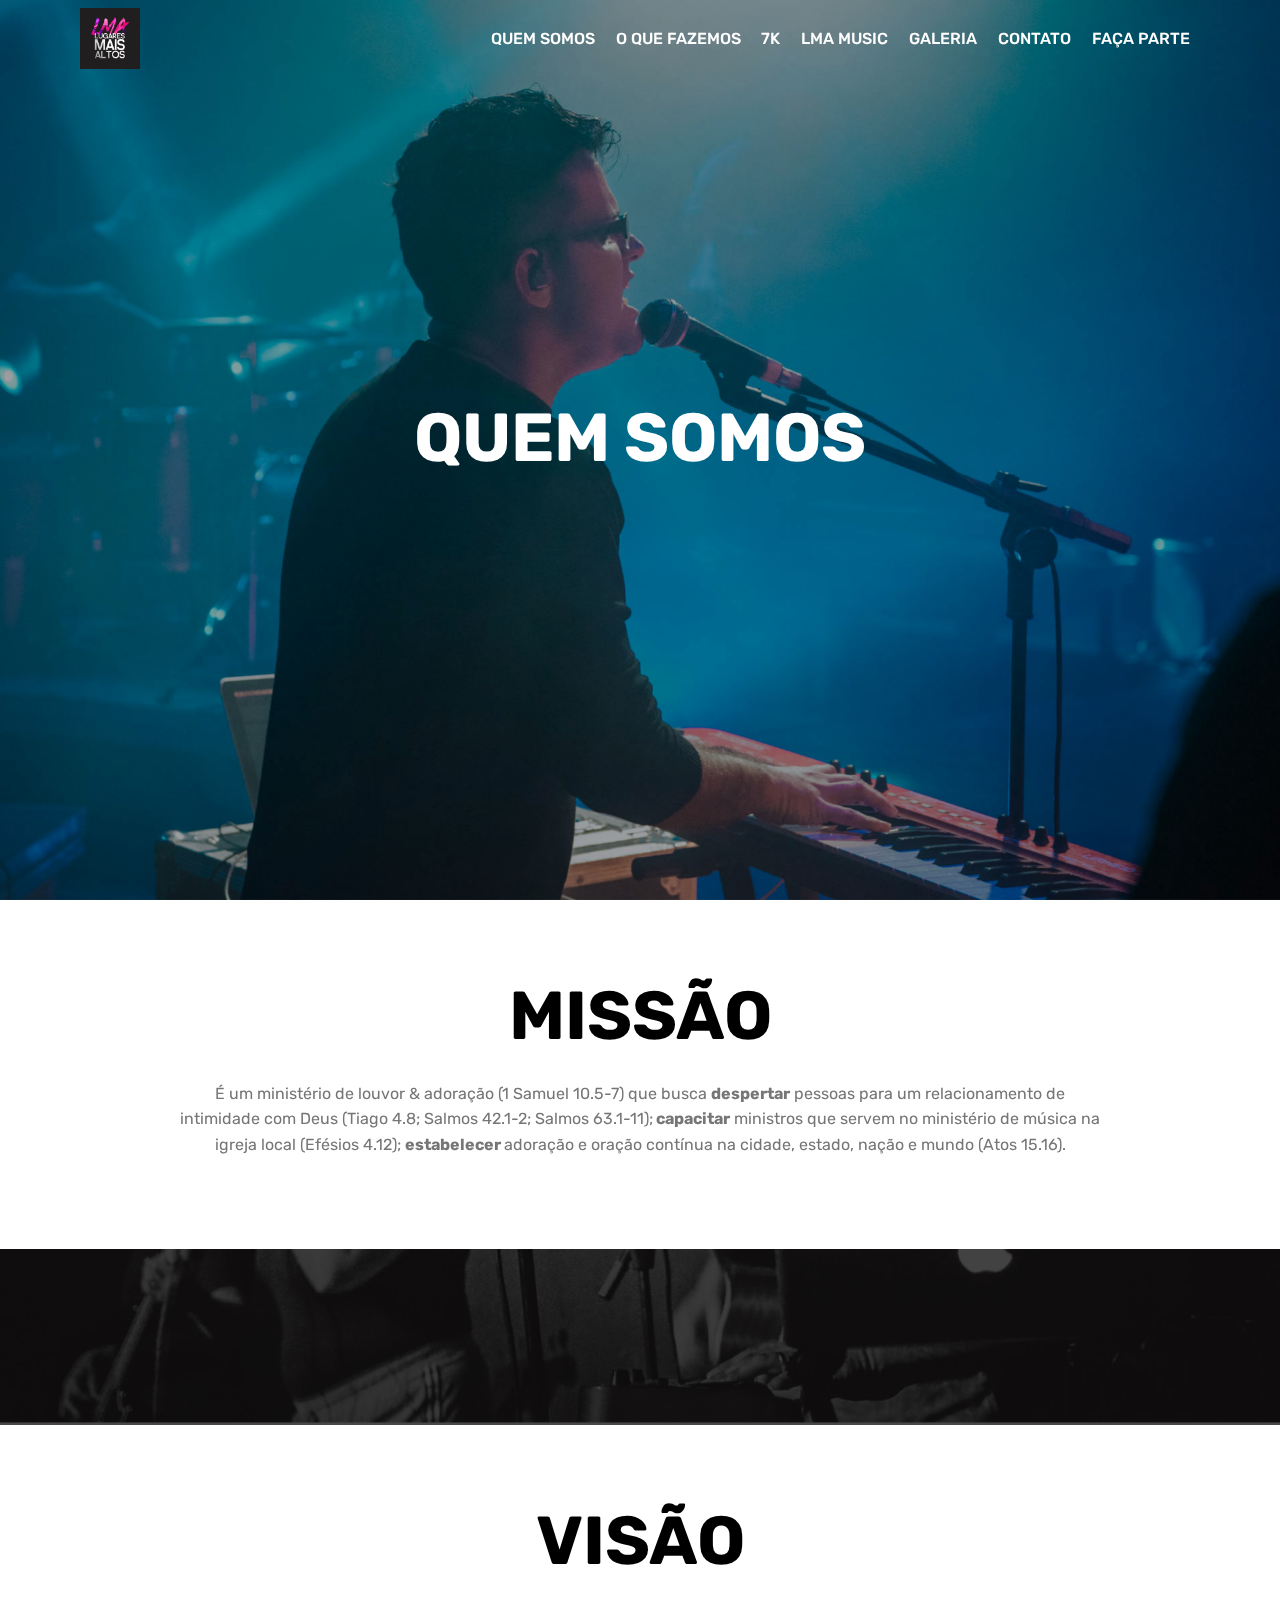
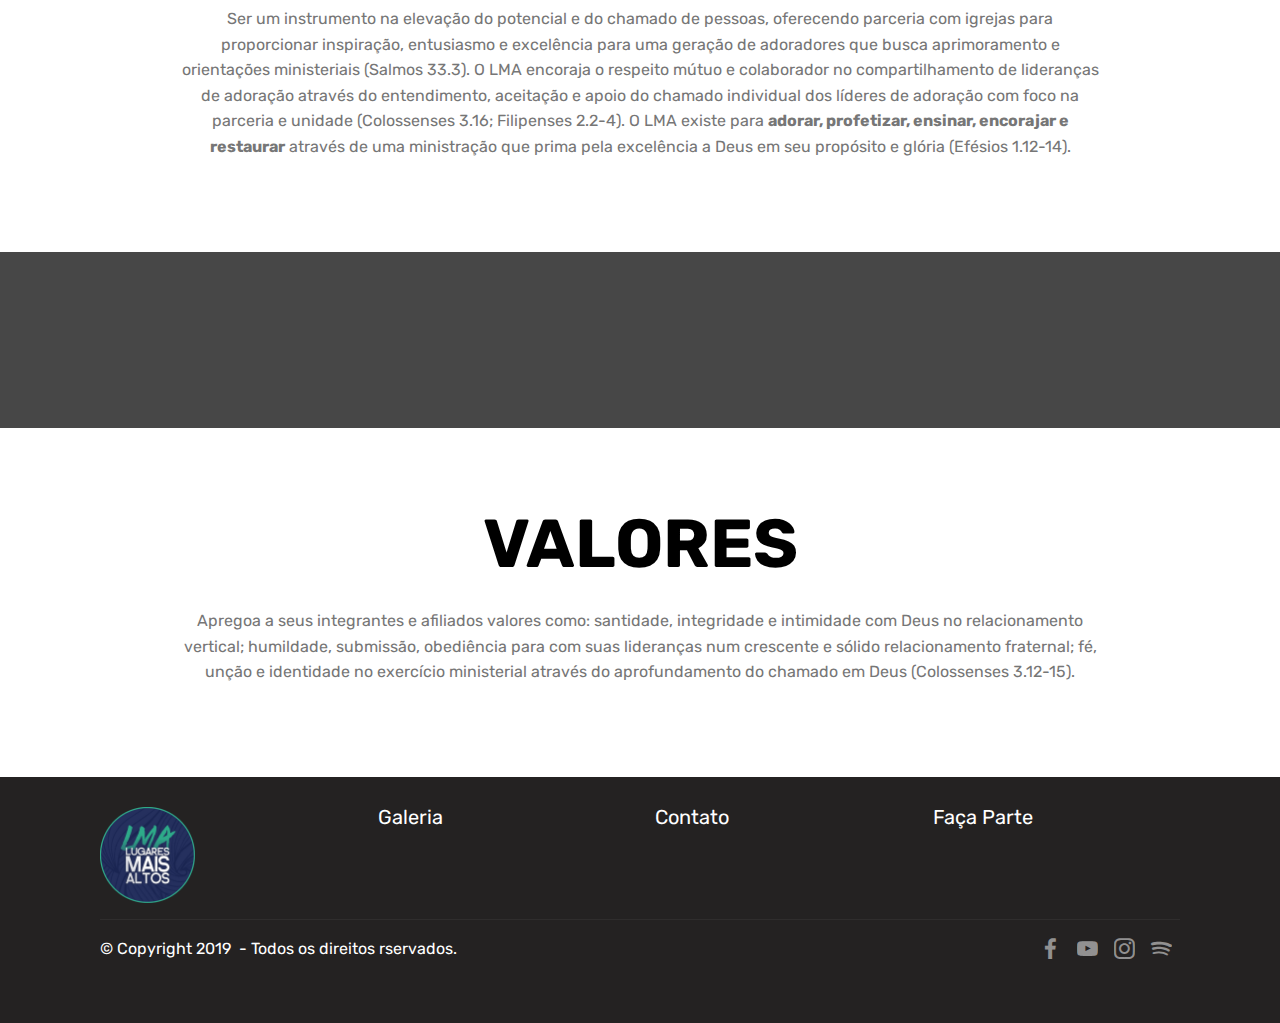
==== page1.html @ 35eae483 "create github pages" ====
<!DOCTYPE html>
<html >
<head>
  <!-- Site made with Mobirise Website Builder v4.8.6, https://mobirise.com -->
  <meta charset="UTF-8">
  <meta http-equiv="X-UA-Compatible" content="IE=edge">
  <meta name="generator" content="Mobirise v4.8.6, mobirise.com">
  <meta name="viewport" content="width=device-width, initial-scale=1, minimum-scale=1">
  <link rel="shortcut icon" href="assets/images/lma-2016-logo-96x97.png" type="image/x-icon">
  <meta name="description" content="Falando sobre o LMA.">
  <title>Quem Somos</title>
  <link rel="stylesheet" href="assets/web/assets/mobirise-icons/mobirise-icons.css">
  <link rel="stylesheet" href="assets/tether/tether.min.css">
  <link rel="stylesheet" href="assets/soundcloud-plugin/style.css">
  <link rel="stylesheet" href="assets/bootstrap/css/bootstrap.min.css">
  <link rel="stylesheet" href="assets/bootstrap/css/bootstrap-grid.min.css">
  <link rel="stylesheet" href="assets/bootstrap/css/bootstrap-reboot.min.css">
  <link rel="stylesheet" href="assets/dropdown/css/style.css">
  <link rel="stylesheet" href="assets/socicon/css/styles.css">
  <link rel="stylesheet" href="assets/theme/css/style.css">
  <link rel="stylesheet" href="assets/mobirise/css/mbr-additional.css" type="text/css">
  
  
  
</head>
<body>
  <section class="menu cid-rlL7C9WPtw" once="menu" id="menu1-f">

    

    <nav class="navbar navbar-expand beta-menu navbar-dropdown align-items-center navbar-fixed-top navbar-toggleable-sm bg-color transparent">
        <button class="navbar-toggler navbar-toggler-right" type="button" data-toggle="collapse" data-target="#navbarSupportedContent" aria-controls="navbarSupportedContent" aria-expanded="false" aria-label="Toggle navigation">
            <div class="hamburger">
                <span></span>
                <span></span>
                <span></span>
                <span></span>
            </div>
        </button>
        <div class="menu-logo">
            <div class="navbar-brand">
                <span class="navbar-logo">
                    <a href="index.html">
                         <img src="assets/images/lma-2016-logo-96x97.png" alt="Mobirise" title="" style="height: 3.8rem;">
                    </a>
                </span>
                
            </div>
        </div>
        <div class="collapse navbar-collapse" id="navbarSupportedContent">
            <ul class="navbar-nav nav-dropdown nav-right" data-app-modern-menu="true"><li class="nav-item">
                    <a class="nav-link link text-white display-4" href="page1.html">
                        
                        QUEM SOMOS</a>
                </li>
                <li class="nav-item">
                    <a class="nav-link link text-white display-4" href="page2.html">
                        
                        O QUE FAZEMOS<br></a>
                </li><li class="nav-item"><a class="nav-link link text-white display-4" href="page8.html">7K</a></li><li class="nav-item"><a class="nav-link link text-white display-4" href="page3.html">
                        
                        LMA MUSIC</a></li><li class="nav-item"><a class="nav-link link text-white display-4" href="page4.html">
                        
                        GALERIA</a></li><li class="nav-item"><a class="nav-link link text-white display-4" href="page6.html">
                        
                        CONTATO</a></li><li class="nav-item"><a class="nav-link link text-white display-4" href="page7.html">
                        
                        FAÇA PARTE</a></li></ul>
            
        </div>
    </nav>
</section>

<section class="engine"><a href="https://mobirise.info/c">site builder</a></section><section class="header1 cid-rlL8clQP1W mbr-fullscreen mbr-parallax-background" id="header1-k">

    

    <div class="mbr-overlay" style="opacity: 0.3; background-color: rgb(0, 0, 0);">
    </div>

    <div class="container">
        <div class="row justify-content-md-center">
            <div class="mbr-white col-md-10">
                <h1 class="mbr-section-title align-center mbr-bold pb-3 mbr-fonts-style display-1">
                    QUEM SOMOS</h1>
                
                
                
            </div>
        </div>
    </div>

</section>

<section class="header1 cid-rsIRTrzYFs" id="header16-2f">

    

    

    <div class="container">
        <div class="row justify-content-md-center">
            <div class="col-md-10 align-center">
                <h1 class="mbr-section-title mbr-bold pb-3 mbr-fonts-style display-1">
                    MISSÃO
                </h1>
                
                <p class="mbr-text pb-3 mbr-fonts-style display-5">É um ministério de louvor &amp; adoração (1 Samuel 10.5-7) que busca <strong>despertar</strong> pessoas para um relacionamento de intimidade com Deus (Tiago 4.8; Salmos 42.1-2; Salmos 63.1-11);<strong> capacitar</strong> ministros que servem no ministério de música na igreja local (Efésios 4.12); <strong>estabelecer </strong>adoração e oração contínua na cidade, estado, nação e mundo (Atos 15.16).
                </p>
                
            </div>
        </div>
    </div>

</section>

<section class="header9 cid-rlQyrSdmOv mbr-parallax-background" id="header9-14">

    

    <div class="mbr-overlay" style="opacity: 0.7; background-color: rgb(0, 0, 0);">
    </div>

    <div class="container">
        <div class="media-container-column mbr-white col-md-8">
            <h1 class="mbr-section-title align-left mbr-bold pb-3 mbr-fonts-style display-1"></h1>
            
            <p class="mbr-text align-left pb-3 mbr-fonts-style display-5"></p>
            
        </div>
    </div>

    
</section>

<section class="header1 cid-rsISDkRSPp" id="header16-2g">

    

    

    <div class="container">
        <div class="row justify-content-md-center">
            <div class="col-md-10 align-center">
                <h1 class="mbr-section-title mbr-bold pb-3 mbr-fonts-style display-1">
                    VISÃO
                </h1>
                
                <p class="mbr-text pb-3 mbr-fonts-style display-5">
                    Ser um instrumento na elevação do potencial e do chamado de pessoas, oferecendo parceria com igrejas para proporcionar inspiração, entusiasmo e excelência para uma geração de adoradores que busca aprimoramento e orientações ministeriais (Salmos 33.3). O LMA encoraja o respeito mútuo e colaborador no compartilhamento de lideranças de adoração através do entendimento, aceitação e apoio do chamado individual dos líderes de adoração com foco na parceria e unidade (Colossenses 3.16; Filipenses 2.2-4). O LMA existe para <strong>adorar, profetizar, ensinar, encorajar e restaurar</strong> através de uma ministração que prima pela excelência a Deus em seu propósito e glória (Efésios 1.12-14).
                </p>
                
            </div>
        </div>
    </div>

</section>

<section class="header9 cid-rsITzGrJyi mbr-parallax-background" id="header9-2h">

    

    <div class="mbr-overlay" style="opacity: 0.7; background-color: rgb(0, 0, 0);">
    </div>

    <div class="container">
        <div class="media-container-column mbr-white col-md-8">
            <h1 class="mbr-section-title align-left mbr-bold pb-3 mbr-fonts-style display-1"></h1>
            
            <p class="mbr-text align-left pb-3 mbr-fonts-style display-5"></p>
            
        </div>
    </div>

    
</section>

<section class="header1 cid-rsITAOKcMz" id="header16-2i">

    

    

    <div class="container">
        <div class="row justify-content-md-center">
            <div class="col-md-10 align-center">
                <h1 class="mbr-section-title mbr-bold pb-3 mbr-fonts-style display-1">
                    VALORES
                </h1>
                
                <p class="mbr-text pb-3 mbr-fonts-style display-5">Apregoa a seus integrantes e afiliados valores como: santidade, integridade e intimidade com Deus no relacionamento vertical; humildade, submissão, obediência para com suas lideranças num crescente e sólido relacionamento fraternal; fé, unção e identidade no exercício ministerial através do aprofundamento do chamado em Deus (Colossenses 3.12-15).
                </p>
                
            </div>
        </div>
    </div>

</section>

<section class="cid-rlL7FS3324" id="footer1-g">

    

    

    <div class="container">
        <div class="media-container-row content text-white">
            <div class="col-12 col-md-3">
                <div class="media-wrap">
                    <a href="#top">
                        <img src="assets/images/logo1-192x194.png" alt="Mobirise" title="">
                    </a>
                </div>
            </div>
            <div class="col-12 col-md-3 mbr-fonts-style display-7">
                <h5 class="pb-3"><a href="page4.html" class="text-white">Galeria</a></h5>
                <p class="mbr-text"></p>
            </div>
            <div class="col-12 col-md-3 mbr-fonts-style display-7">
                <h5 class="pb-3"><a href="page6.html" class="text-white">Contato</a></h5>
                <p class="mbr-text"></p>
            </div>
            <div class="col-12 col-md-3 mbr-fonts-style display-7">
                <h5 class="pb-3"><a href="page7.html" class="text-white">
                    Faça Parte</a></h5>
                <p class="mbr-text"></p>
            </div>
        </div>
        <div class="footer-lower">
            <div class="media-container-row">
                <div class="col-sm-12">
                    <hr>
                </div>
            </div>
            <div class="media-container-row mbr-white">
                <div class="col-sm-6 copyright">
                    <p class="mbr-text mbr-fonts-style display-7">
                        © Copyright 2019 &nbsp;- Todos os direitos rservados.</p>
                </div>
                <div class="col-md-6">
                    <div class="social-list align-right">
                        <div class="soc-item">
                            <a href="https://www.facebook.com/lugaresmaisaltos" target="_blank">
                                <span class="mbr-iconfont mbr-iconfont-social socicon-facebook socicon"></span>
                            </a>
                        </div>
                        <div class="soc-item">
                            <a href="https://www.youtube.com/channel/UCrJoLCJeQw2ZOof-l8lA-vQ" target="_blank">
                                <span class="mbr-iconfont mbr-iconfont-social socicon-youtube socicon"></span>
                            </a>
                        </div>
                        <div class="soc-item">
                            <a href="https://www.instagram.com/lugaresmaisaltos/" target="_blank">
                                <span class="mbr-iconfont mbr-iconfont-social socicon-instagram socicon"></span>
                            </a>
                        </div>
                        <div class="soc-item">
                            <a href="https://open.spotify.com/album/7Lgj5XxE2x2XbTmu85QAVK" target="_blank">
                                <span class="mbr-iconfont mbr-iconfont-social socicon-spotify socicon"></span>
                            </a>
                        </div>
                        
                        
                    </div>
                </div>
            </div>
        </div>
    </div>
</section>


  <script src="assets/web/assets/jquery/jquery.min.js"></script>
  <script src="assets/popper/popper.min.js"></script>
  <script src="assets/tether/tether.min.js"></script>
  <script src="assets/bootstrap/js/bootstrap.min.js"></script>
  <script src="assets/smoothscroll/smooth-scroll.js"></script>
  <script src="assets/dropdown/js/script.min.js"></script>
  <script src="assets/touchswipe/jquery.touch-swipe.min.js"></script>
  <script src="assets/parallax/jarallax.min.js"></script>
  <script src="assets/theme/js/script.js"></script>
  
  
 <div id="scrollToTop" class="scrollToTop mbr-arrow-up"><a style="text-align: center;"><i></i></a></div>
  </body>
</html>
---- assets/web/assets/mobirise-icons/mobirise-icons.css ----
@font-face {
  font-family: 'MobiriseIcons';
  src:  url('mobirise-icons.eot?spat4u');
  src:  url('mobirise-icons.eot?spat4u#iefix') format('embedded-opentype'),
    url('mobirise-icons.ttf?spat4u') format('truetype'),
    url('mobirise-icons.woff?spat4u') format('woff'),
    url('mobirise-icons.svg?spat4u#MobiriseIcons') format('svg');
  font-weight: normal;
  font-style: normal;
}

[class^="mbri-"], [class*=" mbri-"] {
  /* use !important to prevent issues with browser extensions that change fonts */
  font-family: MobiriseIcons !important;
  speak: none;
  font-style: normal;
  font-weight: normal;
  font-variant: normal;
  text-transform: none;
  line-height: 1;

  /* Better Font Rendering =========== */
  -webkit-font-smoothing: antialiased;
  -moz-osx-font-smoothing: grayscale;
}

.mbri-add-submenu:before {
  content: "\e900";
}
.mbri-alert:before {
  content: "\e901";
}
.mbri-align-center:before {
  content: "\e902";
}
.mbri-align-justify:before {
  content: "\e903";
}
.mbri-align-left:before {
  content: "\e904";
}
.mbri-align-right:before {
  content: "\e905";
}
.mbri-android:before {
  content: "\e906";
}
.mbri-apple:before {
  content: "\e907";
}
.mbri-arrow-down:before {
  content: "\e908";
}
.mbri-arrow-next:before {
  content: "\e909";
}
.mbri-arrow-prev:before {
  content: "\e90a";
}
.mbri-arrow-up:before {
  content: "\e90b";
}
.mbri-bold:before {
  content: "\e90c";
}
.mbri-bookmark:before {
  content: "\e90d";
}
.mbri-bootstrap:before {
  content: "\e90e";
}
.mbri-briefcase:before {
  content: "\e90f";
}
.mbri-browse:before {
  content: "\e910";
}
.mbri-bulleted-list:before {
  content: "\e911";
}
.mbri-calendar:before {
  content: "\e912";
}
.mbri-camera:before {
  content: "\e913";
}
.mbri-cart-add:before {
  content: "\e914";
}
.mbri-cart-full:before {
  content: "\e915";
}
.mbri-cash:before {
  content: "\e916";
}
.mbri-change-style:before {
  content: "\e917";
}
.mbri-chat:before {
  content: "\e918";
}
.mbri-clock:before {
  content: "\e919";
}
.mbri-close:before {
  content: "\e91a";
}
.mbri-cloud:before {
  content: "\e91b";
}
.mbri-code:before {
  content: "\e91c";
}
.mbri-contact-form:before {
  content: "\e91d";
}
.mbri-credit-card:before {
  content: "\e91e";
}
.mbri-cursor-click:before {
  content: "\e91f";
}
.mbri-cust-feedback:before {
  content: "\e920";
}
.mbri-database:before {
  content: "\e921";
}
.mbri-delivery:before {
  content: "\e922";
}
.mbri-desktop:before {
  content: "\e923";
}
.mbri-devices:before {
  content: "\e924";
}
.mbri-down:before {
  content: "\e925";
}
.mbri-download:before {
  content: "\e989";
}
.mbri-drag-n-drop:before {
  content: "\e927";
}
.mbri-drag-n-drop2:before {
  content: "\e928";
}
.mbri-edit:before {
  content: "\e929";
}
.mbri-edit2:before {
  content: "\e92a";
}
.mbri-error:before {
  content: "\e92b";
}
.mbri-extension:before {
  content: "\e92c";
}
.mbri-features:before {
  content: "\e92d";
}
.mbri-file:before {
  content: "\e92e";
}
.mbri-flag:before {
  content: "\e92f";
}
.mbri-folder:before {
  content: "\e930";
}
.mbri-gift:before {
  content: "\e931";
}
.mbri-github:before {
  content: "\e932";
}
.mbri-globe:before {
  content: "\e933";
}
.mbri-globe-2:before {
  content: "\e934";
}
.mbri-growing-chart:before {
  content: "\e935";
}
.mbri-hearth:before {
  content: "\e936";
}
.mbri-help:before {
  content: "\e937";
}
.mbri-home:before {
  content: "\e938";
}
.mbri-hot-cup:before {
  content: "\e939";
}
.mbri-idea:before {
  content: "\e93a";
}
.mbri-image-gallery:before {
  content: "\e93b";
}
.mbri-image-slider:before {
  content: "\e93c";
}
.mbri-info:before {
  content: "\e93d";
}
.mbri-italic:before {
  content: "\e93e";
}
.mbri-key:before {
  content: "\e93f";
}
.mbri-laptop:before {
  content: "\e940";
}
.mbri-layers:before {
  content: "\e941";
}
.mbri-left-right:before {
  content: "\e942";
}
.mbri-left:before {
  content: "\e943";
}
.mbri-letter:before {
  content: "\e944";
}
.mbri-like:before {
  content: "\e945";
}
.mbri-link:before {
  content: "\e946";
}
.mbri-lock:before {
  content: "\e947";
}
.mbri-login:before {
  content: "\e948";
}
.mbri-logout:before {
  content: "\e949";
}
.mbri-magic-stick:before {
  content: "\e94a";
}
.mbri-map-pin:before {
  content: "\e94b";
}
.mbri-menu:before {
  content: "\e94c";
}
.mbri-mobile:before {
  content: "\e94d";
}
.mbri-mobile2:before {
  content: "\e94e";
}
.mbri-mobirise:before {
  content: "\e94f";
}
.mbri-more-horizontal:before {
  content: "\e950";
}
.mbri-more-vertical:before {
  content: "\e951";
}
.mbri-music:before {
  content: "\e952";
}
.mbri-new-file:before {
  content: "\e953";
}
.mbri-numbered-list:before {
  content: "\e954";
}
.mbri-opened-folder:before {
  content: "\e955";
}
.mbri-pages:before {
  content: "\e956";
}
.mbri-paper-plane:before {
  content: "\e957";
}
.mbri-paperclip:before {
  content: "\e958";
}
.mbri-photo:before {
  content: "\e959";
}
.mbri-photos:before {
  content: "\e95a";
}
.mbri-pin:before {
  content: "\e95b";
}
.mbri-play:before {
  content: "\e95c";
}
.mbri-plus:before {
  content: "\e95d";
}
.mbri-preview:before {
  content: "\e95e";
}
.mbri-print:before {
  content: "\e95f";
}
.mbri-protect:before {
  content: "\e960";
}
.mbri-question:before {
  content: "\e961";
}
.mbri-quote-left:before {
  content: "\e962";
}
.mbri-quote-right:before {
  content: "\e963";
}
.mbri-refresh:before {
  content: "\e964";
}
.mbri-responsive:before {
  content: "\e965";
}
.mbri-right:before {
  content: "\e966";
}
.mbri-rocket:before {
  content: "\e967";
}
.mbri-sad-face:before {
  content: "\e968";
}
.mbri-sale:before {
  content: "\e969";
}
.mbri-save:before {
  content: "\e96a";
}
.mbri-search:before {
  content: "\e96b";
}
.mbri-setting:before {
  content: "\e96c";
}
.mbri-setting2:before {
  content: "\e96d";
}
.mbri-setting3:before {
  content: "\e96e";
}
.mbri-share:before {
  content: "\e96f";
}
.mbri-shopping-bag:before {
  content: "\e970";
}
.mbri-shopping-basket:before {
  content: "\e971";
}
.mbri-shopping-cart:before {
  content: "\e972";
}
.mbri-sites:before {
  content: "\e973";
}
.mbri-smile-face:before {
  content: "\e974";
}
.mbri-speed:before {
  content: "\e975";
}
.mbri-star:before {
  content: "\e976";
}
.mbri-success:before {
  content: "\e977";
}
.mbri-sun:before {
  content: "\e978";
}
.mbri-sun2:before {
  content: "\e979";
}
.mbri-tablet:before {
  content: "\e97a";
}
.mbri-tablet-vertical:before {
  content: "\e97b";
}
.mbri-target:before {
  content: "\e97c";
}
.mbri-timer:before {
  content: "\e97d";
}
.mbri-to-ftp:before {
  content: "\e97e";
}
.mbri-to-local-drive:before {
  content: "\e97f";
}
.mbri-touch-swipe:before {
  content: "\e980";
}
.mbri-touch:before {
  content: "\e981";
}
.mbri-trash:before {
  content: "\e982";
}
.mbri-underline:before {
  content: "\e983";
}
.mbri-unlink:before {
  content: "\e984";
}
.mbri-unlock:before {
  content: "\e985";
}
.mbri-up-down:before {
  content: "\e986";
}
.mbri-up:before {
  content: "\e987";
}
.mbri-update:before {
  content: "\e988";
}
.mbri-upload:before {
 content: "\e926"; 
}
.mbri-user:before {
  content: "\e98a";
}
.mbri-user2:before {
  content: "\e98b";
}
.mbri-users:before {
  content: "\e98c";
}
.mbri-video:before {
  content: "\e98d";
}
.mbri-video-play:before {
  content: "\e98e";
}
.mbri-watch:before {
  content: "\e98f";
}
.mbri-website-theme:before {
  content: "\e990";
}
.mbri-wifi:before {
  content: "\e991";
}
.mbri-windows:before {
  content: "\e992";
}
.mbri-zoom-out:before {
  content: "\e993";
}
.mbri-redo:before {
  content: "\e994";
}
.mbri-undo:before {
  content: "\e995";
}
---- assets/soundcloud-plugin/style.css ----
.addons-container {
  position: relative;
  margin-left: auto;
  margin-right: auto;
  padding-right: 15px;
  padding-left: 15px; }
  @media (min-width: 576px) {
    .addons-container {
      padding-right: 15px;
      padding-left: 15px; } }
  @media (min-width: 768px) {
    .addons-container {
      padding-right: 15px;
      padding-left: 15px; } }
  @media (min-width: 992px) {
    .addons-container {
      padding-right: 15px;
      padding-left: 15px; } }
  @media (min-width: 1200px) {
    .addons-container {
      padding-right: 15px;
      padding-left: 15px; } }
  @media (min-width: 576px) {
    .addons-container {
      width: 540px;
      max-width: 100%; } }
  @media (min-width: 768px) {
    .addons-container {
      width: 720px;
      max-width: 100%; } }
  @media (min-width: 992px) {
    .addons-container {
      width: 960px;
      max-width: 100%; } }
  @media (min-width: 1200px) {
    .addons-container {
      width: 1140px;
      max-width: 100%; } }

.addons-container-inner{
    position: relative;
    width: 100%;
    min-height: 1px;
    padding-right: 15px;
    padding-left: 15px;
}
@media (min-width: 567px) {
    .addons-container-inner{
        -ms-flex: 0 0 66.666667%;
        flex: 0 0 66.666667%;
        max-width: 66.666667%;
    }
}
.addons-row{
    display: flex;
    justify-content:center;
}
---- assets/dropdown/css/style.css ----
.navbar-dropdown {
  left: 0;
  padding: 0;
  position: absolute;
  right: 0;
  top: 0;
  transition: all 0.45s ease;
  z-index: 1030;
  background: #282828; }
  .navbar-dropdown .navbar-logo {
    margin-right: 0.8rem;
    transition: margin 0.3s ease-in-out;
    vertical-align: middle; }
    .navbar-dropdown .navbar-logo img {
      height: 3.125rem;
      transition: all 0.3s ease-in-out; }
    .navbar-dropdown .navbar-logo.mbr-iconfont {
      font-size: 3.125rem;
      line-height: 3.125rem; }
  .navbar-dropdown .navbar-caption {
    font-weight: 700;
    white-space: normal;
    vertical-align: -4px;
    line-height: 3.125rem !important; }
    .navbar-dropdown .navbar-caption, .navbar-dropdown .navbar-caption:hover {
      color: inherit;
      text-decoration: none; }
  .navbar-dropdown .mbr-iconfont + .navbar-caption {
    vertical-align: -1px; }
  .navbar-dropdown.navbar-fixed-top {
    position: fixed; }
  .navbar-dropdown .navbar-brand span {
    vertical-align: -4px; }
  .navbar-dropdown.bg-color.transparent {
    background: none; }
  .navbar-dropdown.navbar-short .navbar-brand {
    padding: 0.625rem 0; }
    .navbar-dropdown.navbar-short .navbar-brand span {
      vertical-align: -1px; }
  .navbar-dropdown.navbar-short .navbar-caption {
    line-height: 2.375rem !important;
    vertical-align: -2px; }
  .navbar-dropdown.navbar-short .navbar-logo {
    margin-right: 0.5rem; }
    .navbar-dropdown.navbar-short .navbar-logo img {
      height: 2.375rem; }
    .navbar-dropdown.navbar-short .navbar-logo.mbr-iconfont {
      font-size: 2.375rem;
      line-height: 2.375rem; }
  .navbar-dropdown.navbar-short .mbr-table-cell {
    height: 3.625rem; }
  .navbar-dropdown .navbar-close {
    left: 0.6875rem;
    position: fixed;
    top: 0.75rem;
    z-index: 1000; }
  .navbar-dropdown .hamburger-icon {
    content: "";
    display: inline-block;
    vertical-align: middle;
    width: 16px;
    -webkit-box-shadow: 0 -6px 0 1px #282828,0 0 0 1px #282828,0 6px 0 1px #282828;
    -moz-box-shadow: 0 -6px 0 1px #282828,0 0 0 1px #282828,0 6px 0 1px #282828;
    box-shadow: 0 -6px 0 1px #282828,0 0 0 1px #282828,0 6px 0 1px #282828; }

.dropdown-menu .dropdown-toggle[data-toggle="dropdown-submenu"]::after {
  border-bottom: 0.35em solid transparent;
  border-left: 0.35em solid;
  border-right: 0;
  border-top: 0.35em solid transparent;
  margin-left: 0.3rem; }

.dropdown-menu .dropdown-item:focus {
  outline: 0; }

.nav-dropdown {
  font-size: 0.75rem;
  font-weight: 500;
  height: auto !important; }
  .nav-dropdown .nav-btn {
    padding-left: 1rem; }
  .nav-dropdown .link {
    margin: .667em 1.667em;
    font-weight: 500;
    padding: 0;
    transition: color .2s ease-in-out; }
    .nav-dropdown .link.dropdown-toggle {
      margin-right: 2.583em; }
      .nav-dropdown .link.dropdown-toggle::after {
        margin-left: .25rem;
        border-top: 0.35em solid;
        border-right: 0.35em solid transparent;
        border-left: 0.35em solid transparent;
        border-bottom: 0; }
      .nav-dropdown .link.dropdown-toggle[aria-expanded="true"] {
        margin: 0;
        padding: 0.667em 3.263em  0.667em 1.667em; }
  .nav-dropdown .link::after,
  .nav-dropdown .dropdown-item::after {
    color: inherit; }
  .nav-dropdown .btn {
    font-size: 0.75rem;
    font-weight: 700;
    letter-spacing: 0;
    margin-bottom: 0;
    padding-left: 1.25rem;
    padding-right: 1.25rem; }
  .nav-dropdown .dropdown-menu {
    border-radius: 0;
    border: 0;
    left: 0;
    margin: 0;
    padding-bottom: 1.25rem;
    padding-top: 1.25rem;
    position: relative; }
  .nav-dropdown .dropdown-submenu {
    margin-left: 0.125rem;
    top: 0; }
  .nav-dropdown .dropdown-item {
    font-weight: 500;
    line-height: 2;
    padding: 0.3846em 4.615em 0.3846em 1.5385em;
    position: relative;
    transition: color .2s ease-in-out, background-color .2s ease-in-out; }
    .nav-dropdown .dropdown-item::after {
      margin-top: -0.3077em;
      position: absolute;
      right: 1.1538em;
      top: 50%; }
    .nav-dropdown .dropdown-item:focus, .nav-dropdown .dropdown-item:hover {
      background: none; }

@media (max-width: 767px) {
  .nav-dropdown.navbar-toggleable-sm {
    bottom: 0;
    display: none;
    left: 0;
    overflow-x: hidden;
    position: fixed;
    top: 0;
    transform: translateX(-100%);
    -ms-transform: translateX(-100%);
    -webkit-transform: translateX(-100%);
    width: 18.75rem;
    z-index: 999; } }
.nav-dropdown.navbar-toggleable-xl {
  bottom: 0;
  display: none;
  left: 0;
  overflow-x: hidden;
  position: fixed;
  top: 0;
  transform: translateX(-100%);
  -ms-transform: translateX(-100%);
  -webkit-transform: translateX(-100%);
  width: 18.75rem;
  z-index: 999; }

.nav-dropdown-sm {
  display: block !important;
  overflow-x: hidden;
  overflow: auto;
  padding-top: 3.875rem; }
  .nav-dropdown-sm::after {
    content: "";
    display: block;
    height: 3rem;
    width: 100%; }
  .nav-dropdown-sm.collapse.in ~ .navbar-close {
    display: block !important; }
  .nav-dropdown-sm.collapsing, .nav-dropdown-sm.collapse.in {
    transform: translateX(0);
    -ms-transform: translateX(0);
    -webkit-transform: translateX(0);
    transition: all 0.25s ease-out;
    -webkit-transition: all 0.25s ease-out;
    background: #282828; }
  .nav-dropdown-sm.collapsing[aria-expanded="false"] {
    transform: translateX(-100%);
    -ms-transform: translateX(-100%);
    -webkit-transform: translateX(-100%); }
  .nav-dropdown-sm .nav-item {
    display: block;
    margin-left: 0 !important;
    padding-left: 0; }
  .nav-dropdown-sm .link,
  .nav-dropdown-sm .dropdown-item {
    border-top: 1px dotted rgba(255, 255, 255, 0.1);
    font-size: 0.8125rem;
    line-height: 1.6;
    margin: 0 !important;
    padding: 0.875rem 2.4rem 0.875rem 1.5625rem !important;
    position: relative;
    white-space: normal; }
    .nav-dropdown-sm .link:focus, .nav-dropdown-sm .link:hover,
    .nav-dropdown-sm .dropdown-item:focus,
    .nav-dropdown-sm .dropdown-item:hover {
      background: rgba(0, 0, 0, 0.2) !important;
      color: #c0a375; }
  .nav-dropdown-sm .nav-btn {
    position: relative;
    padding: 1.5625rem 1.5625rem 0 1.5625rem; }
    .nav-dropdown-sm .nav-btn::before {
      border-top: 1px dotted rgba(255, 255, 255, 0.1);
      content: "";
      left: 0;
      position: absolute;
      top: 0;
      width: 100%; }
    .nav-dropdown-sm .nav-btn + .nav-btn {
      padding-top: 0.625rem; }
      .nav-dropdown-sm .nav-btn + .nav-btn::before {
        display: none; }
  .nav-dropdown-sm .btn {
    padding: 0.625rem 0; }
  .nav-dropdown-sm .dropdown-toggle[data-toggle="dropdown-submenu"]::after {
    margin-left: .25rem;
    border-top: 0.35em solid;
    border-right: 0.35em solid transparent;
    border-left: 0.35em solid transparent;
    border-bottom: 0; }
  .nav-dropdown-sm .dropdown-toggle[data-toggle="dropdown-submenu"][aria-expanded="true"]::after {
    border-top: 0;
    border-right: 0.35em solid transparent;
    border-left: 0.35em solid transparent;
    border-bottom: 0.35em solid; }
  .nav-dropdown-sm .dropdown-menu {
    margin: 0;
    padding: 0;
    position: relative;
    top: 0;
    left: 0;
    width: 100%;
    border: 0;
    float: none;
    border-radius: 0;
    background: none; }
  .nav-dropdown-sm .dropdown-submenu {
    left: 100%;
    margin-left: 0.125rem;
    margin-top: -1.25rem;
    top: 0; }

.navbar-toggleable-sm .nav-dropdown .dropdown-menu {
  position: absolute; }

.navbar-toggleable-sm .nav-dropdown .dropdown-submenu {
  left: 100%;
  margin-left: 0.125rem;
  margin-top: -1.25rem;
  top: 0; }

.navbar-toggleable-sm.opened .nav-dropdown .dropdown-menu {
  position: relative; }

.navbar-toggleable-sm.opened .nav-dropdown .dropdown-submenu {
  left: 0;
  margin-left: 00rem;
  margin-top: 0rem;
  top: 0; }

.is-builder .nav-dropdown.collapsing {
  transition: none !important; }

/*# sourceMappingURL=style.css.map */
---- assets/socicon/css/styles.css ----
@charset "UTF-8";

@font-face {
  font-family: "socicon";
  src:url("../fonts/socicon.eot");
  src:url("../fonts/socicon.eot?#iefix") format("embedded-opentype"),
    url("../fonts/socicon.woff") format("woff"),
    url("../fonts/socicon.ttf") format("truetype"),
    url("../fonts/socicon.svg#socicon") format("svg");
  font-weight: normal;
  font-style: normal;

}

[data-icon]:before {
  font-family: "socicon" !important;
  content: attr(data-icon);
  font-style: normal !important;
  font-weight: normal !important;
  font-variant: normal !important;
  text-transform: none !important;
  speak: none;
  line-height: 1;
  -webkit-font-smoothing: antialiased;
  -moz-osx-font-smoothing: grayscale;
}

[class^="socicon-"]:before,
[class*=" socicon-"]:before {
  font-family: "socicon" !important;
  font-style: normal !important;
  font-weight: normal !important;
  font-variant: normal !important;
  text-transform: none !important;
  speak: none;
  line-height: 1;
  -webkit-font-smoothing: antialiased;
  -moz-osx-font-smoothing: grayscale;
}

.socicon-modelmayhem:before {
  content: "\e000";
}
.socicon-mixcloud:before {
  content: "\e001";
}
.socicon-drupal:before {
  content: "\e002";
}
.socicon-swarm:before {
  content: "\e003";
}
.socicon-istock:before {
  content: "\e004";
}
.socicon-yammer:before {
  content: "\e005";
}
.socicon-ello:before {
  content: "\e006";
}
.socicon-stackoverflow:before {
  content: "\e007";
}
.socicon-persona:before {
  content: "\e008";
}
.socicon-triplej:before {
  content: "\e009";
}
.socicon-houzz:before {
  content: "\e00a";
}
.socicon-rss:before {
  content: "\e00b";
}
.socicon-paypal:before {
  content: "\e00c";
}
.socicon-odnoklassniki:before {
  content: "\e00d";
}
.socicon-airbnb:before {
  content: "\e00e";
}
.socicon-periscope:before {
  content: "\e00f";
}
.socicon-outlook:before {
  content: "\e010";
}
.socicon-coderwall:before {
  content: "\e011";
}
.socicon-tripadvisor:before {
  content: "\e012";
}
.socicon-appnet:before {
  content: "\e013";
}
.socicon-goodreads:before {
  content: "\e014";
}
.socicon-tripit:before {
  content: "\e015";
}
.socicon-lanyrd:before {
  content: "\e016";
}
.socicon-slideshare:before {
  content: "\e017";
}
.socicon-buffer:before {
  content: "\e018";
}
.socicon-disqus:before {
  content: "\e019";
}
.socicon-vkontakte:before {
  content: "\e01a";
}
.socicon-whatsapp:before {
  content: "\e01b";
}
.socicon-patreon:before {
  content: "\e01c";
}
.socicon-storehouse:before {
  content: "\e01d";
}
.socicon-pocket:before {
  content: "\e01e";
}
.socicon-mail:before {
  content: "\e01f";
}
.socicon-blogger:before {
  content: "\e020";
}
.socicon-technorati:before {
  content: "\e021";
}
.socicon-reddit:before {
  content: "\e022";
}
.socicon-dribbble:before {
  content: "\e023";
}
.socicon-stumbleupon:before {
  content: "\e024";
}
.socicon-digg:before {
  content: "\e025";
}
.socicon-envato:before {
  content: "\e026";
}
.socicon-behance:before {
  content: "\e027";
}
.socicon-delicious:before {
  content: "\e028";
}
.socicon-deviantart:before {
  content: "\e029";
}
.socicon-forrst:before {
  content: "\e02a";
}
.socicon-play:before {
  content: "\e02b";
}
.socicon-zerply:before {
  content: "\e02c";
}
.socicon-wikipedia:before {
  content: "\e02d";
}
.socicon-apple:before {
  content: "\e02e";
}
.socicon-flattr:before {
  content: "\e02f";
}
.socicon-github:before {
  content: "\e030";
}
.socicon-renren:before {
  content: "\e031";
}
.socicon-friendfeed:before {
  content: "\e032";
}
.socicon-newsvine:before {
  content: "\e033";
}
.socicon-identica:before {
  content: "\e034";
}
.socicon-bebo:before {
  content: "\e035";
}
.socicon-zynga:before {
  content: "\e036";
}
.socicon-steam:before {
  content: "\e037";
}
.socicon-xbox:before {
  content: "\e038";
}
.socicon-windows:before {
  content: "\e039";
}
.socicon-qq:before {
  content: "\e03a";
}
.socicon-douban:before {
  content: "\e03b";
}
.socicon-meetup:before {
  content: "\e03c";
}
.socicon-playstation:before {
  content: "\e03d";
}
.socicon-android:before {
  content: "\e03e";
}
.socicon-snapchat:before {
  content: "\e03f";
}
.socicon-twitter:before {
  content: "\e040";
}
.socicon-facebook:before {
  content: "\e041";
}
.socicon-googleplus:before {
  content: "\e042";
}
.socicon-pinterest:before {
  content: "\e043";
}
.socicon-foursquare:before {
  content: "\e044";
}
.socicon-yahoo:before {
  content: "\e045";
}
.socicon-skype:before {
  content: "\e046";
}
.socicon-yelp:before {
  content: "\e047";
}
.socicon-feedburner:before {
  content: "\e048";
}
.socicon-linkedin:before {
  content: "\e049";
}
.socicon-viadeo:before {
  content: "\e04a";
}
.socicon-xing:before {
  content: "\e04b";
}
.socicon-myspace:before {
  content: "\e04c";
}
.socicon-soundcloud:before {
  content: "\e04d";
}
.socicon-spotify:before {
  content: "\e04e";
}
.socicon-grooveshark:before {
  content: "\e04f";
}
.socicon-lastfm:before {
  content: "\e050";
}
.socicon-youtube:before {
  content: "\e051";
}
.socicon-vimeo:before {
  content: "\e052";
}
.socicon-dailymotion:before {
  content: "\e053";
}
.socicon-vine:before {
  content: "\e054";
}
.socicon-flickr:before {
  content: "\e055";
}
.socicon-500px:before {
  content: "\e056";
}
.socicon-wordpress:before {
  content: "\e058";
}
.socicon-tumblr:before {
  content: "\e059";
}
.socicon-twitch:before {
  content: "\e05a";
}
.socicon-8tracks:before {
  content: "\e05b";
}
.socicon-amazon:before {
  content: "\e05c";
}
.socicon-icq:before {
  content: "\e05d";
}
.socicon-smugmug:before {
  content: "\e05e";
}
.socicon-ravelry:before {
  content: "\e05f";
}
.socicon-weibo:before {
  content: "\e060";
}
.socicon-baidu:before {
  content: "\e061";
}
.socicon-angellist:before {
  content: "\e062";
}
.socicon-ebay:before {
  content: "\e063";
}
.socicon-imdb:before {
  content: "\e064";
}
.socicon-stayfriends:before {
  content: "\e065";
}
.socicon-residentadvisor:before {
  content: "\e066";
}
.socicon-google:before {
  content: "\e067";
}
.socicon-yandex:before {
  content: "\e068";
}
.socicon-sharethis:before {
  content: "\e069";
}
.socicon-bandcamp:before {
  content: "\e06a";
}
.socicon-itunes:before {
  content: "\e06b";
}
.socicon-deezer:before {
  content: "\e06c";
}
.socicon-telegram:before {
  content: "\e06e";
}
.socicon-openid:before {
  content: "\e06f";
}
.socicon-amplement:before {
  content: "\e070";
}
.socicon-viber:before {
  content: "\e071";
}
.socicon-zomato:before {
  content: "\e072";
}
.socicon-draugiem:before {
  content: "\e074";
}
.socicon-endomodo:before {
  content: "\e075";
}
.socicon-filmweb:before {
  content: "\e076";
}
.socicon-stackexchange:before {
  content: "\e077";
}
.socicon-wykop:before {
  content: "\e078";
}
.socicon-teamspeak:before {
  content: "\e079";
}
.socicon-teamviewer:before {
  content: "\e07a";
}
.socicon-ventrilo:before {
  content: "\e07b";
}
.socicon-younow:before {
  content: "\e07c";
}
.socicon-raidcall:before {
  content: "\e07d";
}
.socicon-mumble:before {
  content: "\e07e";
}
.socicon-medium:before {
  content: "\e06d";
}
.socicon-bebee:before {
  content: "\e07f";
}
.socicon-hitbox:before {
  content: "\e080";
}
.socicon-reverbnation:before {
  content: "\e081";
}
.socicon-formulr:before {
  content: "\e082";
}
.socicon-instagram:before {
  content: "\e057";
}
.socicon-battlenet:before {
  content: "\e083";
}
.socicon-chrome:before {
  content: "\e084";
}
.socicon-discord:before {
  content: "\e086";
}
.socicon-issuu:before {
  content: "\e087";
}
.socicon-macos:before {
  content: "\e088";
}
.socicon-firefox:before {
  content: "\e089";
}
.socicon-opera:before {
  content: "\e08d";
}
.socicon-keybase:before {
  content: "\e090";
}
.socicon-alliance:before {
  content: "\e091";
}
.socicon-livejournal:before {
  content: "\e092";
}
.socicon-googlephotos:before {
  content: "\e093";
}
.socicon-horde:before {
  content: "\e094";
}
.socicon-etsy:before {
  content: "\e095";
}
.socicon-zapier:before {
  content: "\e096";
}
.socicon-google-scholar:before {
  content: "\e097";
}
.socicon-researchgate:before {
  content: "\e098";
}
.socicon-wechat:before {
  content: "\e099";
}
.socicon-strava:before {
  content: "\e09a";
}
.socicon-line:before {
  content: "\e09b";
}
.socicon-lyft:before {
  content: "\e09c";
}
.socicon-uber:before {
  content: "\e09d";
}
.socicon-songkick:before {
  content: "\e09e";
}
.socicon-viewbug:before {
  content: "\e09f";
}
.socicon-googlegroups:before {
  content: "\e0a0";
}
.socicon-quora:before {
  content: "\e073";
}
.socicon-diablo:before {
  content: "\e085";
}
.socicon-blizzard:before {
  content: "\e0a1";
}
.socicon-hearthstone:before {
  content: "\e08b";
}
.socicon-heroes:before {
  content: "\e08a";
}
.socicon-overwatch:before {
  content: "\e08c";
}
.socicon-warcraft:before {
  content: "\e08e";
}
.socicon-starcraft:before {
  content: "\e08f";
}
.socicon-beam:before {
  content: "\e0a2";
}
.socicon-curse:before {
  content: "\e0a3";
}
.socicon-player:before {
  content: "\e0a4";
}
.socicon-streamjar:before {
  content: "\e0a5";
}
.socicon-nintendo:before {
  content: "\e0a6";
}
.socicon-hellocoton:before {
  content: "\e0a7";
}
---- assets/theme/css/style.css ----
/*!
 * Mobirise v4 theme (https://mobirise.com/)
 * Copyright 2017 Mobirise
 */section{background-color:#eeeeee}section,.container,.container-fluid{position:relative;word-wrap:break-word}a.mbr-iconfont:hover{text-decoration:none}.article .lead p,.article .lead ul,.article .lead ol,.article .lead pre,.article .lead blockquote{margin-bottom:0}a{font-style:normal;font-weight:400;cursor:pointer}a,a:hover{text-decoration:none}figure{margin-bottom:0}body{color:#232323}h1,h2,h3,h4,h5,h6,.h1,.h2,.h3,.h4,.h5,.h6,.display-1,.display-2,.display-3,.display-4{line-height:1;word-break:break-word;word-wrap:break-word}b,strong{font-weight:bold}blockquote{padding:10px 0 10px 20px;position:relative;border-left:2px solid;border-color:#ff3366}input:-webkit-autofill,input:-webkit-autofill:hover,input:-webkit-autofill:focus,input:-webkit-autofill:active{transition-delay:9999s;transition-property:background-color, color}textarea[type="hidden"]{display:none}body{position:relative}section{background-position:50% 50%;background-repeat:no-repeat;background-size:cover}section .mbr-background-video,section .mbr-background-video-preview{position:absolute;bottom:0;left:0;right:0;top:0}.hidden{visibility:hidden}.mbr-z-index20{z-index:20}/*! Base colors */.mbr-white{color:#ffffff}.mbr-black{color:#000000}.mbr-bg-white{background-color:#ffffff}.mbr-bg-black{background-color:#000000}/*! Text-aligns */.align-left{text-align:left}.align-center{text-align:center}.align-right{text-align:right}@media (max-width: 767px){.align-left,.align-center,.align-right,.mbr-section-btn,.mbr-section-title{text-align:center}}/*! Font-weight  */.mbr-light{font-weight:300}.mbr-regular{font-weight:400}.mbr-semibold{font-weight:500}.mbr-bold{font-weight:700}/*! Media  */.media-size-item{-webkit-flex:1 1 auto;-moz-flex:1 1 auto;-ms-flex:1 1 auto;-o-flex:1 1 auto;flex:1 1 auto}.media-content{-webkit-flex-basis:100%;flex-basis:100%}.media-container-row{display:-ms-flexbox;display:-webkit-flex;display:flex;-webkit-flex-direction:row;-ms-flex-direction:row;flex-direction:row;-webkit-flex-wrap:wrap;-ms-flex-wrap:wrap;flex-wrap:wrap;-webkit-justify-content:center;-ms-flex-pack:center;justify-content:center;-webkit-align-content:center;-ms-flex-line-pack:center;align-content:center;-webkit-align-items:start;-ms-flex-align:start;align-items:start}.media-container-row .media-size-item{width:400px}.media-container-column{display:-ms-flexbox;display:-webkit-flex;display:flex;-webkit-flex-direction:column;-ms-flex-direction:column;flex-direction:column;-webkit-flex-wrap:wrap;-ms-flex-wrap:wrap;flex-wrap:wrap;-webkit-justify-content:center;-ms-flex-pack:center;justify-content:center;-webkit-align-content:center;-ms-flex-line-pack:center;align-content:center;-webkit-align-items:stretch;-ms-flex-align:stretch;align-items:stretch}.media-container-column>*{width:100%}@media (min-width: 992px){.media-container-row{-webkit-flex-wrap:nowrap;-ms-flex-wrap:nowrap;flex-wrap:nowrap}}figure{overflow:hidden}figure[mbr-media-size]{transition:width 0.1s}.mbr-figure img,.mbr-figure iframe{display:block;width:100%}.card{background-color:transparent;border:none}.card-img{text-align:center;flex-shrink:0;-webkit-flex-shrink:0}.media{max-width:100%;margin:0 auto}.mbr-figure{-ms-flex-item-align:center;-ms-grid-row-align:center;-webkit-align-self:center;align-self:center}.media-container>div{max-width:100%}.mbr-figure img,.card-img img{width:100%}@media (max-width: 991px){.media-size-item{width:auto !important}.media{width:auto}.mbr-figure{width:100% !important}}/*! Buttons */.mbr-section-btn{margin-left:-.25rem;margin-right:-.25rem;font-size:0}nav .mbr-section-btn{margin-left:0rem;margin-right:0rem}/*! Btn icon margin */.btn .mbr-iconfont,.btn.btn-sm .mbr-iconfont{cursor:pointer;margin-right:0.5rem}.btn.btn-md .mbr-iconfont,.btn.btn-md .mbr-iconfont{margin-right:0.8rem}.mbr-regular{font-weight:400}.mbr-semibold{font-weight:500}.mbr-bold{font-weight:700}[type="submit"]{-webkit-appearance:none}/*! Full-screen */.mbr-fullscreen .mbr-overlay{min-height:100vh}.mbr-fullscreen{display:flex;display:-webkit-flex;display:-moz-flex;display:-ms-flex;display:-o-flex;align-items:center;-webkit-align-items:center;min-height:100vh;padding-top:3rem;padding-bottom:3rem}/*! Map */.map{height:25rem;position:relative}.map iframe{width:100%;height:100%}.form-asterisk{font-family:initial;position:absolute;top:-2px;font-weight:normal}/*! Scroll to top arrow */.mbr-arrow-up{bottom:25px;right:90px;position:fixed;text-align:right;z-index:5000;color:#ffffff;font-size:32px;transform:rotate(180deg);-webkit-transform:rotate(180deg)}.mbr-arrow-up a{background:rgba(0,0,0,0.2);border-radius:3px;color:#fff;display:inline-block;height:60px;width:60px;outline-style:none !important;position:relative;text-decoration:none;transition:all .3s ease-in-out;cursor:pointer;text-align:center}.mbr-arrow-up a:hover{background-color:rgba(0,0,0,0.4)}.mbr-arrow-up a i{line-height:60px}.mbr-arrow-up-icon{display:block;color:#fff}.mbr-arrow-up-icon::before{content:"\203a";display:inline-block;font-family:serif;font-size:32px;line-height:1;font-style:normal;position:relative;top:6px;left:-4px;-webkit-transform:rotate(-90deg);transform:rotate(-90deg)}/*! Arrow Down */.mbr-arrow{position:absolute;bottom:45px;left:50%;width:60px;height:60px;cursor:pointer;background-color:rgba(80,80,80,0.5);border-radius:50%;-webkit-transform:translateX(-50%);transform:translateX(-50%)}.mbr-arrow>a{display:inline-block;text-decoration:none;outline-style:none;-webkit-animation:arrowdown 1.7s ease-in-out infinite;animation:arrowdown 1.7s ease-in-out infinite}.mbr-arrow>a>i{position:absolute;top:-2px;left:15px;font-size:2rem}@keyframes arrowdown{0%{transform:translateY(0px);-webkit-transform:translateY(0px)}50%{transform:translateY(-5px);-webkit-transform:translateY(-5px)}100%{transform:translateY(0px);-webkit-transform:translateY(0px)}}@-webkit-keyframes arrowdown{0%{transform:translateY(0px);-webkit-transform:translateY(0px)}50%{transform:translateY(-5px);-webkit-transform:translateY(-5px)}100%{transform:translateY(0px);-webkit-transform:translateY(0px)}}@media (max-width: 500px){.mbr-arrow-up{left:50%;right:auto;transform:translateX(-50%) rotate(180deg);-webkit-transform:translateX(-50%) rotate(180deg)}}@keyframes gradient-animation{from{background-position:0% 100%;animation-timing-function:ease-in-out}to{background-position:100% 0%;animation-timing-function:ease-in-out}}@-webkit-keyframes gradient-animation{from{background-position:0% 100%;animation-timing-function:ease-in-out}to{background-position:100% 0%;animation-timing-function:ease-in-out}}.bg-gradient{background-size:200% 200%;animation:gradient-animation 5s infinite alternate;-webkit-animation:gradient-animation 5s infinite alternate}.menu .navbar-brand{display:-webkit-flex}.menu .navbar-brand span{display:flex;display:-webkit-flex}.menu .navbar-brand .navbar-caption-wrap{display:-webkit-flex}.menu .navbar-brand .navbar-logo img{display:-webkit-flex}@media (min-width: 768px) and (max-width: 991px){.menu .navbar-toggleable-sm .navbar-nav{display:-webkit-box;display:-webkit-flex;display:-ms-flexbox}}@media (min-width: 992px){.menu .navbar-nav.nav-dropdown{display:-webkit-flex}.menu .navbar-toggleable-sm .navbar-collapse{display:-webkit-flex !important}}.navbar{display:-webkit-flex;-webkit-flex-wrap:wrap;-webkit-align-items:center;-webkit-justify-content:space-between}.navbar-collapse{-webkit-flex-basis:100%;-webkit-flex-grow:1;-webkit-align-items:center}.nav-dropdown .link{padding:.667em 1.667em !important;margin:0 !important}.nav{display:-webkit-flex;-webkit-flex-wrap:wrap}.row{display:-webkit-flex;-webkit-flex-wrap:wrap}.justify-content-center{-webkit-justify-content:center}.form-inline{display:-webkit-flex;-webkit-flex-flow:row wrap;-webkit-align-items:center}.card-wrapper{flex:1;-webkit-flex:1}.carousel-control{display:-webkit-flex;-webkit-align-items:center;-webkit-justify-content:center}.carousel-controls{display:-webkit-flex}.media{display:-webkit-flex}
/*# sourceMappingURL=style.css.map */
.engine {
	position: absolute;
	text-indent: -2400px;
	text-align: center;
	padding: 0;
	top: 0;
	left: -2400px;
}
---- assets/mobirise/css/mbr-additional.css ----
@import url(https://fonts.googleapis.com/css?family=Rubik:300,300i,400,400i,500,500i,700,700i,900,900i);





body {
  font-style: normal;
  line-height: 1.5;
}
.mbr-section-title {
  font-style: normal;
  line-height: 1.2;
}
.mbr-section-subtitle {
  line-height: 1.3;
}
.mbr-text {
  font-style: normal;
  line-height: 1.6;
}
.display-1 {
  font-family: 'Rubik', sans-serif;
  font-size: 4.25rem;
}
.display-1 > .mbr-iconfont {
  font-size: 6.8rem;
}
.display-2 {
  font-family: 'Rubik', sans-serif;
  font-size: 3rem;
}
.display-2 > .mbr-iconfont {
  font-size: 4.8rem;
}
.display-4 {
  font-family: 'Rubik', sans-serif;
  font-size: 1rem;
}
.display-4 > .mbr-iconfont {
  font-size: 1.6rem;
}
.display-5 {
  font-family: 'Rubik', sans-serif;
  font-size: 1rem;
}
.display-5 > .mbr-iconfont {
  font-size: 1.6rem;
}
.display-7 {
  font-family: 'Rubik', sans-serif;
  font-size: 1rem;
}
.display-7 > .mbr-iconfont {
  font-size: 1.6rem;
}
/* ---- Fluid typography for mobile devices ---- */
/* 1.4 - font scale ratio ( bootstrap == 1.42857 ) */
/* 100vw - current viewport width */
/* (48 - 20)  48 == 48rem == 768px, 20 == 20rem == 320px(minimal supported viewport) */
/* 0.65 - min scale variable, may vary */
@media (max-width: 768px) {
  .display-1 {
    font-size: 3.4rem;
    font-size: calc( 2.1374999999999997rem + (4.25 - 2.1374999999999997) * ((100vw - 20rem) / (48 - 20)));
    line-height: calc( 1.4 * (2.1374999999999997rem + (4.25 - 2.1374999999999997) * ((100vw - 20rem) / (48 - 20))));
  }
  .display-2 {
    font-size: 2.4rem;
    font-size: calc( 1.7rem + (3 - 1.7) * ((100vw - 20rem) / (48 - 20)));
    line-height: calc( 1.4 * (1.7rem + (3 - 1.7) * ((100vw - 20rem) / (48 - 20))));
  }
  .display-4 {
    font-size: 0.8rem;
    font-size: calc( 1rem + (1 - 1) * ((100vw - 20rem) / (48 - 20)));
    line-height: calc( 1.4 * (1rem + (1 - 1) * ((100vw - 20rem) / (48 - 20))));
  }
  .display-5 {
    font-size: 0.8rem;
    font-size: calc( 1rem + (1 - 1) * ((100vw - 20rem) / (48 - 20)));
    line-height: calc( 1.4 * (1rem + (1 - 1) * ((100vw - 20rem) / (48 - 20))));
  }
}
/* Buttons */
.btn {
  font-weight: 500;
  border-width: 2px;
  font-style: normal;
  letter-spacing: 1px;
  margin: .4rem .8rem;
  white-space: normal;
  -webkit-transition: all 0.3s ease-in-out;
  -moz-transition: all 0.3s ease-in-out;
  transition: all 0.3s ease-in-out;
  display: inline-flex;
  align-items: center;
  justify-content: center;
  word-break: break-word;
  -webkit-align-items: center;
  -webkit-justify-content: center;
  display: -webkit-inline-flex;
  padding: 1rem 3rem;
  border-radius: 3px;
}
.btn-sm {
  font-weight: 500;
  letter-spacing: 1px;
  -webkit-transition: all 0.3s ease-in-out;
  -moz-transition: all 0.3s ease-in-out;
  transition: all 0.3s ease-in-out;
  padding: 0.6rem 1.5rem;
  border-radius: 3px;
}
.btn-md {
  font-weight: 500;
  letter-spacing: 1px;
  margin: .4rem .8rem !important;
  -webkit-transition: all 0.3s ease-in-out;
  -moz-transition: all 0.3s ease-in-out;
  transition: all 0.3s ease-in-out;
  padding: 1rem 3rem;
  border-radius: 3px;
}
.btn-lg {
  font-weight: 500;
  letter-spacing: 1px;
  margin: .4rem .8rem !important;
  -webkit-transition: all 0.3s ease-in-out;
  -moz-transition: all 0.3s ease-in-out;
  transition: all 0.3s ease-in-out;
  padding: 1.2rem 3.2rem;
  border-radius: 3px;
}
.bg-primary {
  background-color: #149dcc !important;
}
.bg-success {
  background-color: #f7ed4a !important;
}
.bg-info {
  background-color: #82786e !important;
}
.bg-warning {
  background-color: #879a9f !important;
}
.bg-danger {
  background-color: #b1a374 !important;
}
.btn-primary,
.btn-primary:active {
  background-color: #149dcc !important;
  border-color: #149dcc !important;
  color: #ffffff !important;
}
.btn-primary:hover,
.btn-primary:focus,
.btn-primary.focus,
.btn-primary.active {
  color: #ffffff !important;
  background-color: #0d6786 !important;
  border-color: #0d6786 !important;
}
.btn-primary.disabled,
.btn-primary:disabled {
  color: #ffffff !important;
  background-color: #0d6786 !important;
  border-color: #0d6786 !important;
}
.btn-secondary,
.btn-secondary:active {
  background-color: #ff3366 !important;
  border-color: #ff3366 !important;
  color: #ffffff !important;
}
.btn-secondary:hover,
.btn-secondary:focus,
.btn-secondary.focus,
.btn-secondary.active {
  color: #ffffff !important;
  background-color: #e50039 !important;
  border-color: #e50039 !important;
}
.btn-secondary.disabled,
.btn-secondary:disabled {
  color: #ffffff !important;
  background-color: #e50039 !important;
  border-color: #e50039 !important;
}
.btn-info,
.btn-info:active {
  background-color: #82786e !important;
  border-color: #82786e !important;
  color: #ffffff !important;
}
.btn-info:hover,
.btn-info:focus,
.btn-info.focus,
.btn-info.active {
  color: #ffffff !important;
  background-color: #59524b !important;
  border-color: #59524b !important;
}
.btn-info.disabled,
.btn-info:disabled {
  color: #ffffff !important;
  background-color: #59524b !important;
  border-color: #59524b !important;
}
.btn-success,
.btn-success:active {
  background-color: #f7ed4a !important;
  border-color: #f7ed4a !important;
  color: #3f3c03 !important;
}
.btn-success:hover,
.btn-success:focus,
.btn-success.focus,
.btn-success.active {
  color: #3f3c03 !important;
  background-color: #eadd0a !important;
  border-color: #eadd0a !important;
}
.btn-success.disabled,
.btn-success:disabled {
  color: #3f3c03 !important;
  background-color: #eadd0a !important;
  border-color: #eadd0a !important;
}
.btn-warning,
.btn-warning:active {
  background-color: #879a9f !important;
  border-color: #879a9f !important;
  color: #ffffff !important;
}
.btn-warning:hover,
.btn-warning:focus,
.btn-warning.focus,
.btn-warning.active {
  color: #ffffff !important;
  background-color: #617479 !important;
  border-color: #617479 !important;
}
.btn-warning.disabled,
.btn-warning:disabled {
  color: #ffffff !important;
  background-color: #617479 !important;
  border-color: #617479 !important;
}
.btn-danger,
.btn-danger:active {
  background-color: #b1a374 !important;
  border-color: #b1a374 !important;
  color: #ffffff !important;
}
.btn-danger:hover,
.btn-danger:focus,
.btn-danger.focus,
.btn-danger.active {
  color: #ffffff !important;
  background-color: #8b7d4e !important;
  border-color: #8b7d4e !important;
}
.btn-danger.disabled,
.btn-danger:disabled {
  color: #ffffff !important;
  background-color: #8b7d4e !important;
  border-color: #8b7d4e !important;
}
.btn-white {
  color: #333333 !important;
}
.btn-white,
.btn-white:active {
  background-color: #ffffff !important;
  border-color: #ffffff !important;
  color: #808080 !important;
}
.btn-white:hover,
.btn-white:focus,
.btn-white.focus,
.btn-white.active {
  color: #808080 !important;
  background-color: #d9d9d9 !important;
  border-color: #d9d9d9 !important;
}
.btn-white.disabled,
.btn-white:disabled {
  color: #808080 !important;
  background-color: #d9d9d9 !important;
  border-color: #d9d9d9 !important;
}
.btn-black,
.btn-black:active {
  background-color: #333333 !important;
  border-color: #333333 !important;
  color: #ffffff !important;
}
.btn-black:hover,
.btn-black:focus,
.btn-black.focus,
.btn-black.active {
  color: #ffffff !important;
  background-color: #0d0d0d !important;
  border-color: #0d0d0d !important;
}
.btn-black.disabled,
.btn-black:disabled {
  color: #ffffff !important;
  background-color: #0d0d0d !important;
  border-color: #0d0d0d !important;
}
.btn-primary-outline,
.btn-primary-outline:active {
  background: none;
  border-color: #0b566f;
  color: #0b566f;
}
.btn-primary-outline:hover,
.btn-primary-outline:focus,
.btn-primary-outline.focus,
.btn-primary-outline.active {
  color: #ffffff;
  background-color: #149dcc;
  border-color: #149dcc;
}
.btn-primary-outline.disabled,
.btn-primary-outline:disabled {
  color: #ffffff !important;
  background-color: #149dcc !important;
  border-color: #149dcc !important;
}
.btn-secondary-outline,
.btn-secondary-outline:active {
  background: none;
  border-color: #cc0033;
  color: #cc0033;
}
.btn-secondary-outline:hover,
.btn-secondary-outline:focus,
.btn-secondary-outline.focus,
.btn-secondary-outline.active {
  color: #ffffff;
  background-color: #ff3366;
  border-color: #ff3366;
}
.btn-secondary-outline.disabled,
.btn-secondary-outline:disabled {
  color: #ffffff !important;
  background-color: #ff3366 !important;
  border-color: #ff3366 !important;
}
.btn-info-outline,
.btn-info-outline:active {
  background: none;
  border-color: #4b453f;
  color: #4b453f;
}
.btn-info-outline:hover,
.btn-info-outline:focus,
.btn-info-outline.focus,
.btn-info-outline.active {
  color: #ffffff;
  background-color: #82786e;
  border-color: #82786e;
}
.btn-info-outline.disabled,
.btn-info-outline:disabled {
  color: #ffffff !important;
  background-color: #82786e !important;
  border-color: #82786e !important;
}
.btn-success-outline,
.btn-success-outline:active {
  background: none;
  border-color: #d2c609;
  color: #d2c609;
}
.btn-success-outline:hover,
.btn-success-outline:focus,
.btn-success-outline.focus,
.btn-success-outline.active {
  color: #3f3c03;
  background-color: #f7ed4a;
  border-color: #f7ed4a;
}
.btn-success-outline.disabled,
.btn-success-outline:disabled {
  color: #3f3c03 !important;
  background-color: #f7ed4a !important;
  border-color: #f7ed4a !important;
}
.btn-warning-outline,
.btn-warning-outline:active {
  background: none;
  border-color: #55666b;
  color: #55666b;
}
.btn-warning-outline:hover,
.btn-warning-outline:focus,
.btn-warning-outline.focus,
.btn-warning-outline.active {
  color: #ffffff;
  background-color: #879a9f;
  border-color: #879a9f;
}
.btn-warning-outline.disabled,
.btn-warning-outline:disabled {
  color: #ffffff !important;
  background-color: #879a9f !important;
  border-color: #879a9f !important;
}
.btn-danger-outline,
.btn-danger-outline:active {
  background: none;
  border-color: #7a6e45;
  color: #7a6e45;
}
.btn-danger-outline:hover,
.btn-danger-outline:focus,
.btn-danger-outline.focus,
.btn-danger-outline.active {
  color: #ffffff;
  background-color: #b1a374;
  border-color: #b1a374;
}
.btn-danger-outline.disabled,
.btn-danger-outline:disabled {
  color: #ffffff !important;
  background-color: #b1a374 !important;
  border-color: #b1a374 !important;
}
.btn-black-outline,
.btn-black-outline:active {
  background: none;
  border-color: #000000;
  color: #000000;
}
.btn-black-outline:hover,
.btn-black-outline:focus,
.btn-black-outline.focus,
.btn-black-outline.active {
  color: #ffffff;
  background-color: #333333;
  border-color: #333333;
}
.btn-black-outline.disabled,
.btn-black-outline:disabled {
  color: #ffffff !important;
  background-color: #333333 !important;
  border-color: #333333 !important;
}
.btn-white-outline,
.btn-white-outline:active,
.btn-white-outline.active {
  background: none;
  border-color: #ffffff;
  color: #ffffff;
}
.btn-white-outline:hover,
.btn-white-outline:focus,
.btn-white-outline.focus {
  color: #333333;
  background-color: #ffffff;
  border-color: #ffffff;
}
.text-primary {
  color: #149dcc !important;
}
.text-secondary {
  color: #ff3366 !important;
}
.text-success {
  color: #f7ed4a !important;
}
.text-info {
  color: #82786e !important;
}
.text-warning {
  color: #879a9f !important;
}
.text-danger {
  color: #b1a374 !important;
}
.text-white {
  color: #ffffff !important;
}
.text-black {
  color: #000000 !important;
}
a.text-primary:hover,
a.text-primary:focus {
  color: #0b566f !important;
}
a.text-secondary:hover,
a.text-secondary:focus {
  color: #cc0033 !important;
}
a.text-success:hover,
a.text-success:focus {
  color: #d2c609 !important;
}
a.text-info:hover,
a.text-info:focus {
  color: #4b453f !important;
}
a.text-warning:hover,
a.text-warning:focus {
  color: #55666b !important;
}
a.text-danger:hover,
a.text-danger:focus {
  color: #7a6e45 !important;
}
a.text-white:hover,
a.text-white:focus {
  color: #b3b3b3 !important;
}
a.text-black:hover,
a.text-black:focus {
  color: #4d4d4d !important;
}
.alert-success {
  background-color: #70c770;
}
.alert-info {
  background-color: #82786e;
}
.alert-warning {
  background-color: #879a9f;
}
.alert-danger {
  background-color: #b1a374;
}
.mbr-section-btn a.btn:not(.btn-form):hover,
.mbr-section-btn a.btn:not(.btn-form):focus {
  box-shadow: none !important;
}
.mbr-gallery-filter li.active .btn {
  background-color: #149dcc;
  border-color: #149dcc;
  color: #ffffff;
}
.mbr-gallery-filter li.active .btn:focus {
  box-shadow: none;
}
.btn-form {
  border-radius: 0;
}
.btn-form:hover {
  cursor: pointer;
}
a,
a:hover {
  color: #149dcc;
}
.mbr-plan-header.bg-primary .mbr-plan-subtitle,
.mbr-plan-header.bg-primary .mbr-plan-price-desc {
  color: #b4e6f8;
}
.mbr-plan-header.bg-success .mbr-plan-subtitle,
.mbr-plan-header.bg-success .mbr-plan-price-desc {
  color: #ffffff;
}
.mbr-plan-header.bg-info .mbr-plan-subtitle,
.mbr-plan-header.bg-info .mbr-plan-price-desc {
  color: #beb8b2;
}
.mbr-plan-header.bg-warning .mbr-plan-subtitle,
.mbr-plan-header.bg-warning .mbr-plan-price-desc {
  color: #ced6d8;
}
.mbr-plan-header.bg-danger .mbr-plan-subtitle,
.mbr-plan-header.bg-danger .mbr-plan-price-desc {
  color: #dfd9c6;
}
/* Scroll to top button*/
#scrollToTop a i:before {
  content: '';
  position: absolute;
  height: 40%;
  top: 25%;
  background: #fff;
  width: 2px;
  left: calc(50% - 1px);
}
#scrollToTop a i:after {
  content: '';
  position: absolute;
  display: block;
  border-top: 2px solid #fff;
  border-right: 2px solid #fff;
  width: 40%;
  height: 40%;
  left: 30%;
  bottom: 30%;
  transform: rotate(135deg);
  -webkit-transform: rotate(135deg);
}
/* Others*/
.note-check a[data-value=Rubik] {
  font-style: normal;
}
.mbr-arrow a {
  color: #ffffff;
}
@media (max-width: 767px) {
  .mbr-arrow {
    display: none;
  }
}
.form-control-label {
  position: relative;
  cursor: pointer;
  margin-bottom: .357em;
  padding: 0;
}
.alert {
  color: #ffffff;
  border-radius: 0;
  border: 0;
  font-size: .875rem;
  line-height: 1.5;
  margin-bottom: 1.875rem;
  padding: 1.25rem;
  position: relative;
}
.alert.alert-form::after {
  background-color: inherit;
  bottom: -7px;
  content: "";
  display: block;
  height: 14px;
  left: 50%;
  margin-left: -7px;
  position: absolute;
  transform: rotate(45deg);
  width: 14px;
  -webkit-transform: rotate(45deg);
}
.form-control {
  background-color: #f5f5f5;
  box-shadow: none;
  color: #565656;
  font-family: 'Rubik', sans-serif;
  font-size: 1rem;
  line-height: 1.43;
  min-height: 3.5em;
  padding: 1.07em .5em;
}
.form-control > .mbr-iconfont {
  font-size: 1.6rem;
}
.form-control,
.form-control:focus {
  border: 1px solid #e8e8e8;
}
.form-active .form-control:invalid {
  border-color: red;
}
.mbr-overlay {
  background-color: #000;
  bottom: 0;
  left: 0;
  opacity: .5;
  position: absolute;
  right: 0;
  top: 0;
  z-index: 0;
}
blockquote {
  font-style: italic;
  padding: 10px 0 10px 20px;
  font-size: 1.09rem;
  position: relative;
  border-color: #149dcc;
  border-width: 3px;
}
ul,
ol,
pre,
blockquote {
  margin-bottom: 2.3125rem;
}
pre {
  background: #f4f4f4;
  padding: 10px 24px;
  white-space: pre-wrap;
}
.inactive {
  -webkit-user-select: none;
  -moz-user-select: none;
  -ms-user-select: none;
  user-select: none;
  pointer-events: none;
  -webkit-user-drag: none;
  user-drag: none;
}
.mbr-section__comments .row {
  justify-content: center;
  -webkit-justify-content: center;
}
/* Forms */
.mbr-form .btn {
  margin: .4rem 0;
}
@media (max-width: 767px) {
  .btn {
    font-size: .75rem !important;
  }
  .btn .mbr-iconfont {
    font-size: 1rem !important;
  }
}
/* Social block */
.btn-social {
  font-size: 20px;
  border-radius: 50%;
  padding: 0;
  width: 44px;
  height: 44px;
  line-height: 44px;
  text-align: center;
  position: relative;
  border: 2px solid #c0a375;
  border-color: #149dcc;
  color: #232323;
  cursor: pointer;
}
.btn-social i {
  top: 0;
  line-height: 44px;
  width: 44px;
}
.btn-social:hover {
  color: #fff;
  background: #149dcc;
}
.btn-social + .btn {
  margin-left: .1rem;
}
/* Footer */
.mbr-footer-content li::before,
.mbr-footer .mbr-contacts li::before {
  background: #149dcc;
}
.mbr-footer-content li a:hover,
.mbr-footer .mbr-contacts li a:hover {
  color: #149dcc;
}
/* Headers*/
.offset-1 {
  margin-left: 8.33333%;
}
.offset-2 {
  margin-left: 16.66667%;
}
.offset-3 {
  margin-left: 25%;
}
.offset-4 {
  margin-left: 33.33333%;
}
.offset-5 {
  margin-left: 41.66667%;
}
.offset-6 {
  margin-left: 50%;
}
.offset-7 {
  margin-left: 58.33333%;
}
.offset-8 {
  margin-left: 66.66667%;
}
.offset-9 {
  margin-left: 75%;
}
.offset-10 {
  margin-left: 83.33333%;
}
.offset-11 {
  margin-left: 91.66667%;
}
@media (min-width: 576px) {
  .offset-sm-0 {
    margin-left: 0%;
  }
  .offset-sm-1 {
    margin-left: 8.33333%;
  }
  .offset-sm-2 {
    margin-left: 16.66667%;
  }
  .offset-sm-3 {
    margin-left: 25%;
  }
  .offset-sm-4 {
    margin-left: 33.33333%;
  }
  .offset-sm-5 {
    margin-left: 41.66667%;
  }
  .offset-sm-6 {
    margin-left: 50%;
  }
  .offset-sm-7 {
    margin-left: 58.33333%;
  }
  .offset-sm-8 {
    margin-left: 66.66667%;
  }
  .offset-sm-9 {
    margin-left: 75%;
  }
  .offset-sm-10 {
    margin-left: 83.33333%;
  }
  .offset-sm-11 {
    margin-left: 91.66667%;
  }
}
@media (min-width: 768px) {
  .offset-md-0 {
    margin-left: 0%;
  }
  .offset-md-1 {
    margin-left: 8.33333%;
  }
  .offset-md-2 {
    margin-left: 16.66667%;
  }
  .offset-md-3 {
    margin-left: 25%;
  }
  .offset-md-4 {
    margin-left: 33.33333%;
  }
  .offset-md-5 {
    margin-left: 41.66667%;
  }
  .offset-md-6 {
    margin-left: 50%;
  }
  .offset-md-7 {
    margin-left: 58.33333%;
  }
  .offset-md-8 {
    margin-left: 66.66667%;
  }
  .offset-md-9 {
    margin-left: 75%;
  }
  .offset-md-10 {
    margin-left: 83.33333%;
  }
  .offset-md-11 {
    margin-left: 91.66667%;
  }
}
@media (min-width: 992px) {
  .offset-lg-0 {
    margin-left: 0%;
  }
  .offset-lg-1 {
    margin-left: 8.33333%;
  }
  .offset-lg-2 {
    margin-left: 16.66667%;
  }
  .offset-lg-3 {
    margin-left: 25%;
  }
  .offset-lg-4 {
    margin-left: 33.33333%;
  }
  .offset-lg-5 {
    margin-left: 41.66667%;
  }
  .offset-lg-6 {
    margin-left: 50%;
  }
  .offset-lg-7 {
    margin-left: 58.33333%;
  }
  .offset-lg-8 {
    margin-left: 66.66667%;
  }
  .offset-lg-9 {
    margin-left: 75%;
  }
  .offset-lg-10 {
    margin-left: 83.33333%;
  }
  .offset-lg-11 {
    margin-left: 91.66667%;
  }
}
@media (min-width: 1200px) {
  .offset-xl-0 {
    margin-left: 0%;
  }
  .offset-xl-1 {
    margin-left: 8.33333%;
  }
  .offset-xl-2 {
    margin-left: 16.66667%;
  }
  .offset-xl-3 {
    margin-left: 25%;
  }
  .offset-xl-4 {
    margin-left: 33.33333%;
  }
  .offset-xl-5 {
    margin-left: 41.66667%;
  }
  .offset-xl-6 {
    margin-left: 50%;
  }
  .offset-xl-7 {
    margin-left: 58.33333%;
  }
  .offset-xl-8 {
    margin-left: 66.66667%;
  }
  .offset-xl-9 {
    margin-left: 75%;
  }
  .offset-xl-10 {
    margin-left: 83.33333%;
  }
  .offset-xl-11 {
    margin-left: 91.66667%;
  }
}
.navbar-toggler {
  -webkit-align-self: flex-start;
  -ms-flex-item-align: start;
  align-self: flex-start;
  padding: 0.25rem 0.75rem;
  font-size: 1.25rem;
  line-height: 1;
  background: transparent;
  border: 1px solid transparent;
  -webkit-border-radius: 0.25rem;
  border-radius: 0.25rem;
}
.navbar-toggler:focus,
.navbar-toggler:hover {
  text-decoration: none;
}
.navbar-toggler-icon {
  display: inline-block;
  width: 1.5em;
  height: 1.5em;
  vertical-align: middle;
  content: "";
  background: no-repeat center center;
  -webkit-background-size: 100% 100%;
  -o-background-size: 100% 100%;
  background-size: 100% 100%;
}
.navbar-toggler-left {
  position: absolute;
  left: 1rem;
}
.navbar-toggler-right {
  position: absolute;
  right: 1rem;
}
@media (max-width: 575px) {
  .navbar-toggleable .navbar-nav .dropdown-menu {
    position: static;
    float: none;
  }
  .navbar-toggleable > .container {
    padding-right: 0;
    padding-left: 0;
  }
}
@media (min-width: 576px) {
  .navbar-toggleable {
    -webkit-box-orient: horizontal;
    -webkit-box-direction: normal;
    -webkit-flex-direction: row;
    -ms-flex-direction: row;
    flex-direction: row;
    -webkit-flex-wrap: nowrap;
    -ms-flex-wrap: nowrap;
    flex-wrap: nowrap;
    -webkit-box-align: center;
    -webkit-align-items: center;
    -ms-flex-align: center;
    align-items: center;
  }
  .navbar-toggleable .navbar-nav {
    -webkit-box-orient: horizontal;
    -webkit-box-direction: normal;
    -webkit-flex-direction: row;
    -ms-flex-direction: row;
    flex-direction: row;
  }
  .navbar-toggleable .navbar-nav .nav-link {
    padding-right: .5rem;
    padding-left: .5rem;
  }
  .navbar-toggleable > .container {
    display: -webkit-box;
    display: -webkit-flex;
    display: -ms-flexbox;
    display: flex;
    -webkit-flex-wrap: nowrap;
    -ms-flex-wrap: nowrap;
    flex-wrap: nowrap;
    -webkit-box-align: center;
    -webkit-align-items: center;
    -ms-flex-align: center;
    align-items: center;
  }
  .navbar-toggleable .navbar-collapse {
    display: -webkit-box !important;
    display: -webkit-flex !important;
    display: -ms-flexbox !important;
    display: flex !important;
    width: 100%;
  }
  .navbar-toggleable .navbar-toggler {
    display: none;
  }
}
@media (max-width: 767px) {
  .navbar-toggleable-sm .navbar-nav .dropdown-menu {
    position: static;
    float: none;
  }
  .navbar-toggleable-sm > .container {
    padding-right: 0;
    padding-left: 0;
  }
}
@media (min-width: 768px) {
  .navbar-toggleable-sm {
    -webkit-box-orient: horizontal;
    -webkit-box-direction: normal;
    -webkit-flex-direction: row;
    -ms-flex-direction: row;
    flex-direction: row;
    -webkit-flex-wrap: nowrap;
    -ms-flex-wrap: nowrap;
    flex-wrap: nowrap;
    -webkit-box-align: center;
    -webkit-align-items: center;
    -ms-flex-align: center;
    align-items: center;
  }
  .navbar-toggleable-sm .navbar-nav {
    -webkit-box-orient: horizontal;
    -webkit-box-direction: normal;
    -webkit-flex-direction: row;
    -ms-flex-direction: row;
    flex-direction: row;
  }
  .navbar-toggleable-sm .navbar-nav .nav-link {
    padding-right: .5rem;
    padding-left: .5rem;
  }
  .navbar-toggleable-sm > .container {
    display: -webkit-box;
    display: -webkit-flex;
    display: -ms-flexbox;
    display: flex;
    -webkit-flex-wrap: nowrap;
    -ms-flex-wrap: nowrap;
    flex-wrap: nowrap;
    -webkit-box-align: center;
    -webkit-align-items: center;
    -ms-flex-align: center;
    align-items: center;
  }
  .navbar-toggleable-sm .navbar-collapse {
    display: none;
    width: 100%;
  }
  .navbar-toggleable-sm .navbar-toggler {
    display: none;
  }
}
@media (max-width: 991px) {
  .navbar-toggleable-md .navbar-nav .dropdown-menu {
    position: static;
    float: none;
  }
  .navbar-toggleable-md > .container {
    padding-right: 0;
    padding-left: 0;
  }
}
@media (min-width: 992px) {
  .navbar-toggleable-md {
    -webkit-box-orient: horizontal;
    -webkit-box-direction: normal;
    -webkit-flex-direction: row;
    -ms-flex-direction: row;
    flex-direction: row;
    -webkit-flex-wrap: nowrap;
    -ms-flex-wrap: nowrap;
    flex-wrap: nowrap;
    -webkit-box-align: center;
    -webkit-align-items: center;
    -ms-flex-align: center;
    align-items: center;
  }
  .navbar-toggleable-md .navbar-nav {
    -webkit-box-orient: horizontal;
    -webkit-box-direction: normal;
    -webkit-flex-direction: row;
    -ms-flex-direction: row;
    flex-direction: row;
  }
  .navbar-toggleable-md .navbar-nav .nav-link {
    padding-right: .5rem;
    padding-left: .5rem;
  }
  .navbar-toggleable-md > .container {
    display: -webkit-box;
    display: -webkit-flex;
    display: -ms-flexbox;
    display: flex;
    -webkit-flex-wrap: nowrap;
    -ms-flex-wrap: nowrap;
    flex-wrap: nowrap;
    -webkit-box-align: center;
    -webkit-align-items: center;
    -ms-flex-align: center;
    align-items: center;
  }
  .navbar-toggleable-md .navbar-collapse {
    display: -webkit-box !important;
    display: -webkit-flex !important;
    display: -ms-flexbox !important;
    display: flex !important;
    width: 100%;
  }
  .navbar-toggleable-md .navbar-toggler {
    display: none;
  }
}
@media (max-width: 1199px) {
  .navbar-toggleable-lg .navbar-nav .dropdown-menu {
    position: static;
    float: none;
  }
  .navbar-toggleable-lg > .container {
    padding-right: 0;
    padding-left: 0;
  }
}
@media (min-width: 1200px) {
  .navbar-toggleable-lg {
    -webkit-box-orient: horizontal;
    -webkit-box-direction: normal;
    -webkit-flex-direction: row;
    -ms-flex-direction: row;
    flex-direction: row;
    -webkit-flex-wrap: nowrap;
    -ms-flex-wrap: nowrap;
    flex-wrap: nowrap;
    -webkit-box-align: center;
    -webkit-align-items: center;
    -ms-flex-align: center;
    align-items: center;
  }
  .navbar-toggleable-lg .navbar-nav {
    -webkit-box-orient: horizontal;
    -webkit-box-direction: normal;
    -webkit-flex-direction: row;
    -ms-flex-direction: row;
    flex-direction: row;
  }
  .navbar-toggleable-lg .navbar-nav .nav-link {
    padding-right: .5rem;
    padding-left: .5rem;
  }
  .navbar-toggleable-lg > .container {
    display: -webkit-box;
    display: -webkit-flex;
    display: -ms-flexbox;
    display: flex;
    -webkit-flex-wrap: nowrap;
    -ms-flex-wrap: nowrap;
    flex-wrap: nowrap;
    -webkit-box-align: center;
    -webkit-align-items: center;
    -ms-flex-align: center;
    align-items: center;
  }
  .navbar-toggleable-lg .navbar-collapse {
    display: -webkit-box !important;
    display: -webkit-flex !important;
    display: -ms-flexbox !important;
    display: flex !important;
    width: 100%;
  }
  .navbar-toggleable-lg .navbar-toggler {
    display: none;
  }
}
.navbar-toggleable-xl {
  -webkit-box-orient: horizontal;
  -webkit-box-direction: normal;
  -webkit-flex-direction: row;
  -ms-flex-direction: row;
  flex-direction: row;
  -webkit-flex-wrap: nowrap;
  -ms-flex-wrap: nowrap;
  flex-wrap: nowrap;
  -webkit-box-align: center;
  -webkit-align-items: center;
  -ms-flex-align: center;
  align-items: center;
}
.navbar-toggleable-xl .navbar-nav .dropdown-menu {
  position: static;
  float: none;
}
.navbar-toggleable-xl > .container {
  padding-right: 0;
  padding-left: 0;
}
.navbar-toggleable-xl .navbar-nav {
  -webkit-box-orient: horizontal;
  -webkit-box-direction: normal;
  -webkit-flex-direction: row;
  -ms-flex-direction: row;
  flex-direction: row;
}
.navbar-toggleable-xl .navbar-nav .nav-link {
  padding-right: .5rem;
  padding-left: .5rem;
}
.navbar-toggleable-xl > .container {
  display: -webkit-box;
  display: -webkit-flex;
  display: -ms-flexbox;
  display: flex;
  -webkit-flex-wrap: nowrap;
  -ms-flex-wrap: nowrap;
  flex-wrap: nowrap;
  -webkit-box-align: center;
  -webkit-align-items: center;
  -ms-flex-align: center;
  align-items: center;
}
.navbar-toggleable-xl .navbar-collapse {
  display: -webkit-box !important;
  display: -webkit-flex !important;
  display: -ms-flexbox !important;
  display: flex !important;
  width: 100%;
}
.navbar-toggleable-xl .navbar-toggler {
  display: none;
}
.card-img {
  width: auto;
}
.menu .navbar.collapsed:not(.beta-menu) {
  flex-direction: column;
  -webkit-flex-direction: column;
}
.carousel-item.active,
.carousel-item-next,
.carousel-item-prev {
  display: -webkit-box;
  display: -webkit-flex;
  display: -ms-flexbox;
  display: flex;
}
.note-air-layout .dropup .dropdown-menu,
.note-air-layout .navbar-fixed-bottom .dropdown .dropdown-menu {
  bottom: initial !important;
}
html,
body {
  height: auto;
  min-height: 100vh;
}
.dropup .dropdown-toggle::after {
  display: none;
}
.cid-qTkzRZLJNu .navbar {
  padding: .5rem 0;
  background: #333333;
  transition: none;
  min-height: 77px;
}
.cid-qTkzRZLJNu .navbar-dropdown.bg-color.transparent.opened {
  background: #333333;
}
.cid-qTkzRZLJNu a {
  font-style: normal;
}
.cid-qTkzRZLJNu .nav-item span {
  padding-right: 0.4em;
  line-height: 0.5em;
  vertical-align: text-bottom;
  position: relative;
  text-decoration: none;
}
.cid-qTkzRZLJNu .nav-item a {
  display: flex;
  align-items: center;
  justify-content: center;
  padding: 0.7rem 0 !important;
  margin: 0rem .65rem !important;
}
.cid-qTkzRZLJNu .nav-item:focus,
.cid-qTkzRZLJNu .nav-link:focus {
  outline: none;
}
.cid-qTkzRZLJNu .btn {
  padding: 0.4rem 1.5rem;
  display: inline-flex;
  align-items: center;
}
.cid-qTkzRZLJNu .btn .mbr-iconfont {
  font-size: 1.6rem;
}
.cid-qTkzRZLJNu .menu-logo {
  margin-right: auto;
}
.cid-qTkzRZLJNu .menu-logo .navbar-brand {
  display: flex;
  margin-left: 5rem;
  padding: 0;
  transition: padding .2s;
  min-height: 3.8rem;
  align-items: center;
}
.cid-qTkzRZLJNu .menu-logo .navbar-brand .navbar-caption-wrap {
  display: -webkit-flex;
  -webkit-align-items: center;
  align-items: center;
  word-break: break-word;
  min-width: 7rem;
  margin: .3rem 0;
}
.cid-qTkzRZLJNu .menu-logo .navbar-brand .navbar-caption-wrap .navbar-caption {
  line-height: 1.2rem !important;
  padding-right: 2rem;
}
.cid-qTkzRZLJNu .menu-logo .navbar-brand .navbar-logo {
  font-size: 4rem;
  transition: font-size 0.25s;
}
.cid-qTkzRZLJNu .menu-logo .navbar-brand .navbar-logo img {
  display: flex;
}
.cid-qTkzRZLJNu .menu-logo .navbar-brand .navbar-logo .mbr-iconfont {
  transition: font-size 0.25s;
}
.cid-qTkzRZLJNu .navbar-toggleable-sm .navbar-collapse {
  justify-content: flex-end;
  -webkit-justify-content: flex-end;
  padding-right: 5rem;
  width: auto;
}
.cid-qTkzRZLJNu .navbar-toggleable-sm .navbar-collapse .navbar-nav {
  flex-wrap: wrap;
  -webkit-flex-wrap: wrap;
  padding-left: 0;
}
.cid-qTkzRZLJNu .navbar-toggleable-sm .navbar-collapse .navbar-nav .nav-item {
  -webkit-align-self: center;
  align-self: center;
}
.cid-qTkzRZLJNu .navbar-toggleable-sm .navbar-collapse .navbar-buttons {
  padding-left: 0;
  padding-bottom: 0;
}
.cid-qTkzRZLJNu .dropdown .dropdown-menu {
  background: #333333;
  display: none;
  position: absolute;
  min-width: 5rem;
  padding-top: 1.4rem;
  padding-bottom: 1.4rem;
  text-align: left;
}
.cid-qTkzRZLJNu .dropdown .dropdown-menu .dropdown-item {
  width: auto;
  padding: 0.235em 1.5385em 0.235em 1.5385em !important;
}
.cid-qTkzRZLJNu .dropdown .dropdown-menu .dropdown-item::after {
  right: 0.5rem;
}
.cid-qTkzRZLJNu .dropdown .dropdown-menu .dropdown-submenu {
  margin: 0;
}
.cid-qTkzRZLJNu .dropdown.open > .dropdown-menu {
  display: block;
}
.cid-qTkzRZLJNu .navbar-toggleable-sm.opened:after {
  position: absolute;
  width: 100vw;
  height: 100vh;
  content: '';
  background-color: rgba(0, 0, 0, 0.1);
  left: 0;
  bottom: 0;
  transform: translateY(100%);
  -webkit-transform: translateY(100%);
  z-index: 1000;
}
.cid-qTkzRZLJNu .navbar.navbar-short {
  min-height: 60px;
  transition: all .2s;
}
.cid-qTkzRZLJNu .navbar.navbar-short .navbar-toggler-right {
  top: 20px;
}
.cid-qTkzRZLJNu .navbar.navbar-short .navbar-logo a {
  font-size: 2.5rem !important;
  line-height: 2.5rem;
  transition: font-size 0.25s;
}
.cid-qTkzRZLJNu .navbar.navbar-short .navbar-logo a .mbr-iconfont {
  font-size: 2.5rem !important;
}
.cid-qTkzRZLJNu .navbar.navbar-short .navbar-logo a img {
  height: 3rem !important;
}
.cid-qTkzRZLJNu .navbar.navbar-short .navbar-brand {
  min-height: 3rem;
}
.cid-qTkzRZLJNu button.navbar-toggler {
  width: 31px;
  height: 18px;
  cursor: pointer;
  transition: all .2s;
  top: 1.5rem;
  right: 1rem;
}
.cid-qTkzRZLJNu button.navbar-toggler:focus {
  outline: none;
}
.cid-qTkzRZLJNu button.navbar-toggler .hamburger span {
  position: absolute;
  right: 0;
  width: 30px;
  height: 2px;
  border-right: 5px;
  background-color: #ffffff;
}
.cid-qTkzRZLJNu button.navbar-toggler .hamburger span:nth-child(1) {
  top: 0;
  transition: all .2s;
}
.cid-qTkzRZLJNu button.navbar-toggler .hamburger span:nth-child(2) {
  top: 8px;
  transition: all .15s;
}
.cid-qTkzRZLJNu button.navbar-toggler .hamburger span:nth-child(3) {
  top: 8px;
  transition: all .15s;
}
.cid-qTkzRZLJNu button.navbar-toggler .hamburger span:nth-child(4) {
  top: 16px;
  transition: all .2s;
}
.cid-qTkzRZLJNu nav.opened .hamburger span:nth-child(1) {
  top: 8px;
  width: 0;
  opacity: 0;
  right: 50%;
  transition: all .2s;
}
.cid-qTkzRZLJNu nav.opened .hamburger span:nth-child(2) {
  -webkit-transform: rotate(45deg);
  transform: rotate(45deg);
  transition: all .25s;
}
.cid-qTkzRZLJNu nav.opened .hamburger span:nth-child(3) {
  -webkit-transform: rotate(-45deg);
  transform: rotate(-45deg);
  transition: all .25s;
}
.cid-qTkzRZLJNu nav.opened .hamburger span:nth-child(4) {
  top: 8px;
  width: 0;
  opacity: 0;
  right: 50%;
  transition: all .2s;
}
.cid-qTkzRZLJNu .collapsed.navbar-expand {
  flex-direction: column;
}
.cid-qTkzRZLJNu .collapsed .btn {
  display: flex;
}
.cid-qTkzRZLJNu .collapsed .navbar-collapse {
  display: none !important;
  padding-right: 0 !important;
}
.cid-qTkzRZLJNu .collapsed .navbar-collapse.collapsing,
.cid-qTkzRZLJNu .collapsed .navbar-collapse.show {
  display: block !important;
}
.cid-qTkzRZLJNu .collapsed .navbar-collapse.collapsing .navbar-nav,
.cid-qTkzRZLJNu .collapsed .navbar-collapse.show .navbar-nav {
  display: block;
  text-align: center;
}
.cid-qTkzRZLJNu .collapsed .navbar-collapse.collapsing .navbar-nav .nav-item,
.cid-qTkzRZLJNu .collapsed .navbar-collapse.show .navbar-nav .nav-item {
  clear: both;
}
.cid-qTkzRZLJNu .collapsed .navbar-collapse.collapsing .navbar-nav .nav-item:last-child,
.cid-qTkzRZLJNu .collapsed .navbar-collapse.show .navbar-nav .nav-item:last-child {
  margin-bottom: 1rem;
}
.cid-qTkzRZLJNu .collapsed .navbar-collapse.collapsing .navbar-buttons,
.cid-qTkzRZLJNu .collapsed .navbar-collapse.show .navbar-buttons {
  text-align: center;
}
.cid-qTkzRZLJNu .collapsed .navbar-collapse.collapsing .navbar-buttons:last-child,
.cid-qTkzRZLJNu .collapsed .navbar-collapse.show .navbar-buttons:last-child {
  margin-bottom: 1rem;
}
.cid-qTkzRZLJNu .collapsed button.navbar-toggler {
  display: block;
}
.cid-qTkzRZLJNu .collapsed .navbar-brand {
  margin-left: 1rem !important;
}
.cid-qTkzRZLJNu .collapsed .navbar-toggleable-sm {
  flex-direction: column;
  -webkit-flex-direction: column;
}
.cid-qTkzRZLJNu .collapsed .dropdown .dropdown-menu {
  width: 100%;
  text-align: center;
  position: relative;
  opacity: 0;
  display: block;
  height: 0;
  visibility: hidden;
  padding: 0;
  transition-duration: .5s;
  transition-property: opacity,padding,height;
}
.cid-qTkzRZLJNu .collapsed .dropdown.open > .dropdown-menu {
  position: relative;
  opacity: 1;
  height: auto;
  padding: 1.4rem 0;
  visibility: visible;
}
.cid-qTkzRZLJNu .collapsed .dropdown .dropdown-submenu {
  left: 0;
  text-align: center;
  width: 100%;
}
.cid-qTkzRZLJNu .collapsed .dropdown .dropdown-toggle[data-toggle="dropdown-submenu"]::after {
  margin-top: 0;
  position: inherit;
  right: 0;
  top: 50%;
  display: inline-block;
  width: 0;
  height: 0;
  margin-left: .3em;
  vertical-align: middle;
  content: "";
  border-top: .30em solid;
  border-right: .30em solid transparent;
  border-left: .30em solid transparent;
}
@media (max-width: 991px) {
  .cid-qTkzRZLJNu .navbar-expand {
    flex-direction: column;
  }
  .cid-qTkzRZLJNu img {
    height: 3.8rem !important;
  }
  .cid-qTkzRZLJNu .btn {
    display: flex;
  }
  .cid-qTkzRZLJNu button.navbar-toggler {
    display: block;
  }
  .cid-qTkzRZLJNu .navbar-brand {
    margin-left: 1rem !important;
  }
  .cid-qTkzRZLJNu .navbar-toggleable-sm {
    flex-direction: column;
    -webkit-flex-direction: column;
  }
  .cid-qTkzRZLJNu .navbar-collapse {
    display: none !important;
    padding-right: 0 !important;
  }
  .cid-qTkzRZLJNu .navbar-collapse.collapsing,
  .cid-qTkzRZLJNu .navbar-collapse.show {
    display: block !important;
  }
  .cid-qTkzRZLJNu .navbar-collapse.collapsing .navbar-nav,
  .cid-qTkzRZLJNu .navbar-collapse.show .navbar-nav {
    display: block;
    text-align: center;
  }
  .cid-qTkzRZLJNu .navbar-collapse.collapsing .navbar-nav .nav-item,
  .cid-qTkzRZLJNu .navbar-collapse.show .navbar-nav .nav-item {
    clear: both;
  }
  .cid-qTkzRZLJNu .navbar-collapse.collapsing .navbar-nav .nav-item:last-child,
  .cid-qTkzRZLJNu .navbar-collapse.show .navbar-nav .nav-item:last-child {
    margin-bottom: 1rem;
  }
  .cid-qTkzRZLJNu .navbar-collapse.collapsing .navbar-buttons,
  .cid-qTkzRZLJNu .navbar-collapse.show .navbar-buttons {
    text-align: center;
  }
  .cid-qTkzRZLJNu .navbar-collapse.collapsing .navbar-buttons:last-child,
  .cid-qTkzRZLJNu .navbar-collapse.show .navbar-buttons:last-child {
    margin-bottom: 1rem;
  }
  .cid-qTkzRZLJNu .dropdown .dropdown-menu {
    width: 100%;
    text-align: center;
    position: relative;
    opacity: 0;
    display: block;
    height: 0;
    visibility: hidden;
    padding: 0;
    transition-duration: .5s;
    transition-property: opacity,padding,height;
  }
  .cid-qTkzRZLJNu .dropdown.open > .dropdown-menu {
    position: relative;
    opacity: 1;
    height: auto;
    padding: 1.4rem 0;
    visibility: visible;
  }
  .cid-qTkzRZLJNu .dropdown .dropdown-submenu {
    left: 0;
    text-align: center;
    width: 100%;
  }
  .cid-qTkzRZLJNu .dropdown .dropdown-toggle[data-toggle="dropdown-submenu"]::after {
    margin-top: 0;
    position: inherit;
    right: 0;
    top: 50%;
    display: inline-block;
    width: 0;
    height: 0;
    margin-left: .3em;
    vertical-align: middle;
    content: "";
    border-top: .30em solid;
    border-right: .30em solid transparent;
    border-left: .30em solid transparent;
  }
}
@media (min-width: 767px) {
  .cid-qTkzRZLJNu .menu-logo {
    flex-shrink: 0;
  }
}
.cid-qTkzRZLJNu .navbar-collapse {
  flex-basis: auto;
}
.cid-qTkzRZLJNu .nav-link:hover,
.cid-qTkzRZLJNu .dropdown-item:hover {
  color: #c1c1c1 !important;
}
.cid-rsJAoOtQws {
  padding-top: 60px;
  padding-bottom: 45px;
  background-color: #ffffff;
}
.cid-rsJAoOtQws P {
  color: #767676;
}
.cid-rsJAoOtQws .mbr-text,
.cid-rsJAoOtQws .mbr-section-btn {
  color: #000000;
}
.cid-rsIJt8bteF {
  padding-top: 60px;
  padding-bottom: 30px;
  background-color: #000000;
}
.cid-rsIJt8bteF H2 {
  color: #ffffff;
}
.cid-rsJyzVpB35 {
  background: #149dcc;
  background: linear-gradient(0deg, #149dcc, #ffffff);
}
.cid-rsJyzVpB35 .video-block {
  margin: auto;
  width: 100% !important;
}
@media (max-width: 768px) {
  .cid-rsJyzVpB35 .video-block {
    width: 100% !important;
  }
}
.cid-rsJyCt2bXz {
  padding-top: 45px;
  padding-bottom: 45px;
  background-image: url("../../../assets/images/axf1655-2000x1335.jpg");
}
.cid-rsJyCt2bXz .mbr-section-subtitle {
  color: #767676;
}
.cid-rsJyCt2bXz .mbr-text {
  color: #767676;
}
.cid-rsJyCt2bXz .card {
  display: -webkit-flex;
  position: relative;
  justify-content: center;
  -webkit-justify-content: center;
}
.cid-rsJyCt2bXz .card-wrapper {
  height: 100%;
  box-shadow: 0px 0px 0px 0px rgba(0, 0, 0, 0);
  transition: box-shadow 0.3s;
}
.cid-rsJyCt2bXz .card-wrapper .card-img {
  display: -webkit-flex;
  flex-direction: column;
  align-items: center;
  justify-content: center;
  position: relative;
  overflow: hidden;
  border-bottom-right-radius: 0;
  border-bottom-left-radius: 0;
  -webkit-flex-direction: column;
  -webkit-align-items: center;
  -webkit-justify-content: center;
}
.cid-rsJyCt2bXz .card-wrapper .card-img .mbr-overlay {
  background-color: #efefef;
  display: none;
  transition: opacity .3s;
}
.cid-rsJyCt2bXz .card-wrapper .card-img .mbr-section-btn {
  display: -webkit-flex;
  position: absolute;
  transition: opacity .3s;
  width: 100%;
  margin: auto;
  left: 0;
  justify-content: center;
  align-items: center;
  -webkit-justify-content: center;
  -webkit-align-items: center;
}
.cid-rsJyCt2bXz .card-wrapper .card-img img {
  width: 100%;
}
.cid-rsJyCt2bXz .card-wrapper .card-box {
  background-color: #232323;
  padding: 0 2rem 2rem 2rem;
  border-bottom-left-radius: 0;
  border-bottom-right-radius: 0;
}
.cid-rsJyCt2bXz .card-wrapper .card-box h4 {
  font-weight: 500;
  margin-bottom: 0;
  padding-top: 2rem;
}
.cid-rsJyCt2bXz .card-wrapper .card-box p {
  margin-bottom: 0;
  padding-top: 1.5rem;
  padding-top: 2rem;
}
.cid-rsJyCt2bXz .card-wrapper:hover {
  box-shadow: 0px 0px 30px 0px rgba(0, 0, 0, 0.05);
  transition: box-shadow 0.3s;
}
.cid-rsJyCt2bXz .popup-btn .mbr-overlay {
  display: block !important;
  opacity: 0;
}
.cid-rsJyCt2bXz .popup-btn .mbr-section-btn {
  height: 100%;
  display: -webkit-flex !important;
  opacity: 0;
}
.cid-rsJyCt2bXz .popup-btn:hover .mbr-overlay {
  opacity: .5;
}
.cid-rsJyCt2bXz .popup-btn:hover .mbr-section-btn {
  opacity: 1;
}
.cid-rsJyCt2bXz .mbr-section-title {
  color: #ffffff;
}
.cid-qTkAaeaxX5 {
  padding-top: 30px;
  padding-bottom: 0px;
  background-color: #000000;
}
@media (max-width: 767px) {
  .cid-qTkAaeaxX5 .content {
    text-align: center;
  }
  .cid-qTkAaeaxX5 .content > div:not(:last-child) {
    margin-bottom: 2rem;
  }
}
@media (max-width: 767px) {
  .cid-qTkAaeaxX5 .media-wrap {
    margin-bottom: 1rem;
  }
}
.cid-qTkAaeaxX5 .media-wrap .mbr-iconfont-logo {
  font-size: 7.5rem;
  color: #f36;
}
.cid-qTkAaeaxX5 .media-wrap img {
  height: 6rem;
}
@media (max-width: 767px) {
  .cid-qTkAaeaxX5 .footer-lower .copyright {
    margin-bottom: 1rem;
    text-align: center;
  }
}
.cid-qTkAaeaxX5 .footer-lower hr {
  margin: 1rem 0;
  border-color: #fff;
  opacity: .05;
}
.cid-qTkAaeaxX5 .footer-lower .social-list {
  padding-left: 0;
  margin-bottom: 0;
  list-style: none;
  display: flex;
  flex-wrap: wrap;
  justify-content: flex-end;
  -webkit-justify-content: flex-end;
}
.cid-qTkAaeaxX5 .footer-lower .social-list .mbr-iconfont-social {
  font-size: 1.3rem;
  color: #fff;
}
.cid-qTkAaeaxX5 .footer-lower .social-list .soc-item {
  margin: 0 .5rem;
}
.cid-qTkAaeaxX5 .footer-lower .social-list a {
  margin: 0;
  opacity: .5;
  -webkit-transition: .2s linear;
  transition: .2s linear;
}
.cid-qTkAaeaxX5 .footer-lower .social-list a:hover {
  opacity: 1;
}
@media (max-width: 767px) {
  .cid-qTkAaeaxX5 .footer-lower .social-list {
    justify-content: center;
    -webkit-justify-content: center;
  }
}
.cid-rlL7C9WPtw .navbar {
  padding: .5rem 0;
  background: #333333;
  transition: none;
  min-height: 77px;
}
.cid-rlL7C9WPtw .navbar-dropdown.bg-color.transparent.opened {
  background: #333333;
}
.cid-rlL7C9WPtw a {
  font-style: normal;
}
.cid-rlL7C9WPtw .nav-item span {
  padding-right: 0.4em;
  line-height: 0.5em;
  vertical-align: text-bottom;
  position: relative;
  text-decoration: none;
}
.cid-rlL7C9WPtw .nav-item a {
  display: flex;
  align-items: center;
  justify-content: center;
  padding: 0.7rem 0 !important;
  margin: 0rem .65rem !important;
}
.cid-rlL7C9WPtw .nav-item:focus,
.cid-rlL7C9WPtw .nav-link:focus {
  outline: none;
}
.cid-rlL7C9WPtw .btn {
  padding: 0.4rem 1.5rem;
  display: inline-flex;
  align-items: center;
}
.cid-rlL7C9WPtw .btn .mbr-iconfont {
  font-size: 1.6rem;
}
.cid-rlL7C9WPtw .menu-logo {
  margin-right: auto;
}
.cid-rlL7C9WPtw .menu-logo .navbar-brand {
  display: flex;
  margin-left: 5rem;
  padding: 0;
  transition: padding .2s;
  min-height: 3.8rem;
  align-items: center;
}
.cid-rlL7C9WPtw .menu-logo .navbar-brand .navbar-caption-wrap {
  display: -webkit-flex;
  -webkit-align-items: center;
  align-items: center;
  word-break: break-word;
  min-width: 7rem;
  margin: .3rem 0;
}
.cid-rlL7C9WPtw .menu-logo .navbar-brand .navbar-caption-wrap .navbar-caption {
  line-height: 1.2rem !important;
  padding-right: 2rem;
}
.cid-rlL7C9WPtw .menu-logo .navbar-brand .navbar-logo {
  font-size: 4rem;
  transition: font-size 0.25s;
}
.cid-rlL7C9WPtw .menu-logo .navbar-brand .navbar-logo img {
  display: flex;
}
.cid-rlL7C9WPtw .menu-logo .navbar-brand .navbar-logo .mbr-iconfont {
  transition: font-size 0.25s;
}
.cid-rlL7C9WPtw .navbar-toggleable-sm .navbar-collapse {
  justify-content: flex-end;
  -webkit-justify-content: flex-end;
  padding-right: 5rem;
  width: auto;
}
.cid-rlL7C9WPtw .navbar-toggleable-sm .navbar-collapse .navbar-nav {
  flex-wrap: wrap;
  -webkit-flex-wrap: wrap;
  padding-left: 0;
}
.cid-rlL7C9WPtw .navbar-toggleable-sm .navbar-collapse .navbar-nav .nav-item {
  -webkit-align-self: center;
  align-self: center;
}
.cid-rlL7C9WPtw .navbar-toggleable-sm .navbar-collapse .navbar-buttons {
  padding-left: 0;
  padding-bottom: 0;
}
.cid-rlL7C9WPtw .dropdown .dropdown-menu {
  background: #333333;
  display: none;
  position: absolute;
  min-width: 5rem;
  padding-top: 1.4rem;
  padding-bottom: 1.4rem;
  text-align: left;
}
.cid-rlL7C9WPtw .dropdown .dropdown-menu .dropdown-item {
  width: auto;
  padding: 0.235em 1.5385em 0.235em 1.5385em !important;
}
.cid-rlL7C9WPtw .dropdown .dropdown-menu .dropdown-item::after {
  right: 0.5rem;
}
.cid-rlL7C9WPtw .dropdown .dropdown-menu .dropdown-submenu {
  margin: 0;
}
.cid-rlL7C9WPtw .dropdown.open > .dropdown-menu {
  display: block;
}
.cid-rlL7C9WPtw .navbar-toggleable-sm.opened:after {
  position: absolute;
  width: 100vw;
  height: 100vh;
  content: '';
  background-color: rgba(0, 0, 0, 0.1);
  left: 0;
  bottom: 0;
  transform: translateY(100%);
  -webkit-transform: translateY(100%);
  z-index: 1000;
}
.cid-rlL7C9WPtw .navbar.navbar-short {
  min-height: 60px;
  transition: all .2s;
}
.cid-rlL7C9WPtw .navbar.navbar-short .navbar-toggler-right {
  top: 20px;
}
.cid-rlL7C9WPtw .navbar.navbar-short .navbar-logo a {
  font-size: 2.5rem !important;
  line-height: 2.5rem;
  transition: font-size 0.25s;
}
.cid-rlL7C9WPtw .navbar.navbar-short .navbar-logo a .mbr-iconfont {
  font-size: 2.5rem !important;
}
.cid-rlL7C9WPtw .navbar.navbar-short .navbar-logo a img {
  height: 3rem !important;
}
.cid-rlL7C9WPtw .navbar.navbar-short .navbar-brand {
  min-height: 3rem;
}
.cid-rlL7C9WPtw button.navbar-toggler {
  width: 31px;
  height: 18px;
  cursor: pointer;
  transition: all .2s;
  top: 1.5rem;
  right: 1rem;
}
.cid-rlL7C9WPtw button.navbar-toggler:focus {
  outline: none;
}
.cid-rlL7C9WPtw button.navbar-toggler .hamburger span {
  position: absolute;
  right: 0;
  width: 30px;
  height: 2px;
  border-right: 5px;
  background-color: #ffffff;
}
.cid-rlL7C9WPtw button.navbar-toggler .hamburger span:nth-child(1) {
  top: 0;
  transition: all .2s;
}
.cid-rlL7C9WPtw button.navbar-toggler .hamburger span:nth-child(2) {
  top: 8px;
  transition: all .15s;
}
.cid-rlL7C9WPtw button.navbar-toggler .hamburger span:nth-child(3) {
  top: 8px;
  transition: all .15s;
}
.cid-rlL7C9WPtw button.navbar-toggler .hamburger span:nth-child(4) {
  top: 16px;
  transition: all .2s;
}
.cid-rlL7C9WPtw nav.opened .hamburger span:nth-child(1) {
  top: 8px;
  width: 0;
  opacity: 0;
  right: 50%;
  transition: all .2s;
}
.cid-rlL7C9WPtw nav.opened .hamburger span:nth-child(2) {
  -webkit-transform: rotate(45deg);
  transform: rotate(45deg);
  transition: all .25s;
}
.cid-rlL7C9WPtw nav.opened .hamburger span:nth-child(3) {
  -webkit-transform: rotate(-45deg);
  transform: rotate(-45deg);
  transition: all .25s;
}
.cid-rlL7C9WPtw nav.opened .hamburger span:nth-child(4) {
  top: 8px;
  width: 0;
  opacity: 0;
  right: 50%;
  transition: all .2s;
}
.cid-rlL7C9WPtw .collapsed.navbar-expand {
  flex-direction: column;
}
.cid-rlL7C9WPtw .collapsed .btn {
  display: flex;
}
.cid-rlL7C9WPtw .collapsed .navbar-collapse {
  display: none !important;
  padding-right: 0 !important;
}
.cid-rlL7C9WPtw .collapsed .navbar-collapse.collapsing,
.cid-rlL7C9WPtw .collapsed .navbar-collapse.show {
  display: block !important;
}
.cid-rlL7C9WPtw .collapsed .navbar-collapse.collapsing .navbar-nav,
.cid-rlL7C9WPtw .collapsed .navbar-collapse.show .navbar-nav {
  display: block;
  text-align: center;
}
.cid-rlL7C9WPtw .collapsed .navbar-collapse.collapsing .navbar-nav .nav-item,
.cid-rlL7C9WPtw .collapsed .navbar-collapse.show .navbar-nav .nav-item {
  clear: both;
}
.cid-rlL7C9WPtw .collapsed .navbar-collapse.collapsing .navbar-nav .nav-item:last-child,
.cid-rlL7C9WPtw .collapsed .navbar-collapse.show .navbar-nav .nav-item:last-child {
  margin-bottom: 1rem;
}
.cid-rlL7C9WPtw .collapsed .navbar-collapse.collapsing .navbar-buttons,
.cid-rlL7C9WPtw .collapsed .navbar-collapse.show .navbar-buttons {
  text-align: center;
}
.cid-rlL7C9WPtw .collapsed .navbar-collapse.collapsing .navbar-buttons:last-child,
.cid-rlL7C9WPtw .collapsed .navbar-collapse.show .navbar-buttons:last-child {
  margin-bottom: 1rem;
}
.cid-rlL7C9WPtw .collapsed button.navbar-toggler {
  display: block;
}
.cid-rlL7C9WPtw .collapsed .navbar-brand {
  margin-left: 1rem !important;
}
.cid-rlL7C9WPtw .collapsed .navbar-toggleable-sm {
  flex-direction: column;
  -webkit-flex-direction: column;
}
.cid-rlL7C9WPtw .collapsed .dropdown .dropdown-menu {
  width: 100%;
  text-align: center;
  position: relative;
  opacity: 0;
  display: block;
  height: 0;
  visibility: hidden;
  padding: 0;
  transition-duration: .5s;
  transition-property: opacity,padding,height;
}
.cid-rlL7C9WPtw .collapsed .dropdown.open > .dropdown-menu {
  position: relative;
  opacity: 1;
  height: auto;
  padding: 1.4rem 0;
  visibility: visible;
}
.cid-rlL7C9WPtw .collapsed .dropdown .dropdown-submenu {
  left: 0;
  text-align: center;
  width: 100%;
}
.cid-rlL7C9WPtw .collapsed .dropdown .dropdown-toggle[data-toggle="dropdown-submenu"]::after {
  margin-top: 0;
  position: inherit;
  right: 0;
  top: 50%;
  display: inline-block;
  width: 0;
  height: 0;
  margin-left: .3em;
  vertical-align: middle;
  content: "";
  border-top: .30em solid;
  border-right: .30em solid transparent;
  border-left: .30em solid transparent;
}
@media (max-width: 991px) {
  .cid-rlL7C9WPtw .navbar-expand {
    flex-direction: column;
  }
  .cid-rlL7C9WPtw img {
    height: 3.8rem !important;
  }
  .cid-rlL7C9WPtw .btn {
    display: flex;
  }
  .cid-rlL7C9WPtw button.navbar-toggler {
    display: block;
  }
  .cid-rlL7C9WPtw .navbar-brand {
    margin-left: 1rem !important;
  }
  .cid-rlL7C9WPtw .navbar-toggleable-sm {
    flex-direction: column;
    -webkit-flex-direction: column;
  }
  .cid-rlL7C9WPtw .navbar-collapse {
    display: none !important;
    padding-right: 0 !important;
  }
  .cid-rlL7C9WPtw .navbar-collapse.collapsing,
  .cid-rlL7C9WPtw .navbar-collapse.show {
    display: block !important;
  }
  .cid-rlL7C9WPtw .navbar-collapse.collapsing .navbar-nav,
  .cid-rlL7C9WPtw .navbar-collapse.show .navbar-nav {
    display: block;
    text-align: center;
  }
  .cid-rlL7C9WPtw .navbar-collapse.collapsing .navbar-nav .nav-item,
  .cid-rlL7C9WPtw .navbar-collapse.show .navbar-nav .nav-item {
    clear: both;
  }
  .cid-rlL7C9WPtw .navbar-collapse.collapsing .navbar-nav .nav-item:last-child,
  .cid-rlL7C9WPtw .navbar-collapse.show .navbar-nav .nav-item:last-child {
    margin-bottom: 1rem;
  }
  .cid-rlL7C9WPtw .navbar-collapse.collapsing .navbar-buttons,
  .cid-rlL7C9WPtw .navbar-collapse.show .navbar-buttons {
    text-align: center;
  }
  .cid-rlL7C9WPtw .navbar-collapse.collapsing .navbar-buttons:last-child,
  .cid-rlL7C9WPtw .navbar-collapse.show .navbar-buttons:last-child {
    margin-bottom: 1rem;
  }
  .cid-rlL7C9WPtw .dropdown .dropdown-menu {
    width: 100%;
    text-align: center;
    position: relative;
    opacity: 0;
    display: block;
    height: 0;
    visibility: hidden;
    padding: 0;
    transition-duration: .5s;
    transition-property: opacity,padding,height;
  }
  .cid-rlL7C9WPtw .dropdown.open > .dropdown-menu {
    position: relative;
    opacity: 1;
    height: auto;
    padding: 1.4rem 0;
    visibility: visible;
  }
  .cid-rlL7C9WPtw .dropdown .dropdown-submenu {
    left: 0;
    text-align: center;
    width: 100%;
  }
  .cid-rlL7C9WPtw .dropdown .dropdown-toggle[data-toggle="dropdown-submenu"]::after {
    margin-top: 0;
    position: inherit;
    right: 0;
    top: 50%;
    display: inline-block;
    width: 0;
    height: 0;
    margin-left: .3em;
    vertical-align: middle;
    content: "";
    border-top: .30em solid;
    border-right: .30em solid transparent;
    border-left: .30em solid transparent;
  }
}
@media (min-width: 767px) {
  .cid-rlL7C9WPtw .menu-logo {
    flex-shrink: 0;
  }
}
.cid-rlL7C9WPtw .navbar-collapse {
  flex-basis: auto;
}
.cid-rlL7C9WPtw .nav-link:hover,
.cid-rlL7C9WPtw .dropdown-item:hover {
  color: #c1c1c1 !important;
}
.cid-rlL8clQP1W {
  background-image: url("../../../assets/images/axf1610-2000x13350.jpg");
}
.cid-rsIRTrzYFs {
  padding-top: 75px;
  padding-bottom: 60px;
  background-color: #ffffff;
}
.cid-rsIRTrzYFs P {
  color: #767676;
}
.cid-rsIRTrzYFs H1 {
  color: #000000;
}
.cid-rlQyrSdmOv {
  padding-top: 60px;
  padding-bottom: 60px;
  background-image: url("../../../assets/images/2019-02-12-23.01.02-2000x1376.jpg");
}
.cid-rlQyrSdmOv h1 {
  color: #616161;
}
.cid-rlQyrSdmOv h2,
.cid-rlQyrSdmOv h3,
.cid-rlQyrSdmOv p {
  color: #767676;
}
.cid-rlQyrSdmOv .mbr-section-subtitle {
  font-style: italic;
}
.cid-rlQyrSdmOv P {
  color: #ffffff;
}
.cid-rlQyrSdmOv H1 {
  color: #ffffff;
}
.cid-rsISDkRSPp {
  padding-top: 75px;
  padding-bottom: 60px;
  background-color: #ffffff;
}
.cid-rsISDkRSPp P {
  color: #767676;
}
.cid-rsISDkRSPp H1 {
  color: #000000;
}
.cid-rsITzGrJyi {
  padding-top: 60px;
  padding-bottom: 60px;
  background-image: url("../../../assets/images/2018-10-23-12.30.35-1334x890.jpg");
}
.cid-rsITzGrJyi h1 {
  color: #616161;
}
.cid-rsITzGrJyi h2,
.cid-rsITzGrJyi h3,
.cid-rsITzGrJyi p {
  color: #767676;
}
.cid-rsITzGrJyi .mbr-section-subtitle {
  font-style: italic;
}
.cid-rsITzGrJyi P {
  color: #ffffff;
}
.cid-rsITzGrJyi H1 {
  color: #ffffff;
}
.cid-rsITAOKcMz {
  padding-top: 75px;
  padding-bottom: 60px;
  background-color: #ffffff;
}
.cid-rsITAOKcMz P {
  color: #767676;
}
.cid-rsITAOKcMz H1 {
  color: #000000;
}
.cid-rlL7FS3324 {
  padding-top: 30px;
  padding-bottom: 45px;
  background-color: #242222;
}
@media (max-width: 767px) {
  .cid-rlL7FS3324 .content {
    text-align: center;
  }
  .cid-rlL7FS3324 .content > div:not(:last-child) {
    margin-bottom: 2rem;
  }
}
@media (max-width: 767px) {
  .cid-rlL7FS3324 .media-wrap {
    margin-bottom: 1rem;
  }
}
.cid-rlL7FS3324 .media-wrap .mbr-iconfont-logo {
  font-size: 7.5rem;
  color: #f36;
}
.cid-rlL7FS3324 .media-wrap img {
  height: 6rem;
}
@media (max-width: 767px) {
  .cid-rlL7FS3324 .footer-lower .copyright {
    margin-bottom: 1rem;
    text-align: center;
  }
}
.cid-rlL7FS3324 .footer-lower hr {
  margin: 1rem 0;
  border-color: #fff;
  opacity: .05;
}
.cid-rlL7FS3324 .footer-lower .social-list {
  padding-left: 0;
  margin-bottom: 0;
  list-style: none;
  display: flex;
  flex-wrap: wrap;
  justify-content: flex-end;
  -webkit-justify-content: flex-end;
}
.cid-rlL7FS3324 .footer-lower .social-list .mbr-iconfont-social {
  font-size: 1.3rem;
  color: #fff;
}
.cid-rlL7FS3324 .footer-lower .social-list .soc-item {
  margin: 0 .5rem;
}
.cid-rlL7FS3324 .footer-lower .social-list a {
  margin: 0;
  opacity: .5;
  -webkit-transition: .2s linear;
  transition: .2s linear;
}
.cid-rlL7FS3324 .footer-lower .social-list a:hover {
  opacity: 1;
}
@media (max-width: 767px) {
  .cid-rlL7FS3324 .footer-lower .social-list {
    justify-content: center;
    -webkit-justify-content: center;
  }
}
.cid-rlQCru3ZbL .navbar {
  padding: .5rem 0;
  background: #333333;
  transition: none;
  min-height: 77px;
}
.cid-rlQCru3ZbL .navbar-dropdown.bg-color.transparent.opened {
  background: #333333;
}
.cid-rlQCru3ZbL a {
  font-style: normal;
}
.cid-rlQCru3ZbL .nav-item span {
  padding-right: 0.4em;
  line-height: 0.5em;
  vertical-align: text-bottom;
  position: relative;
  text-decoration: none;
}
.cid-rlQCru3ZbL .nav-item a {
  display: flex;
  align-items: center;
  justify-content: center;
  padding: 0.7rem 0 !important;
  margin: 0rem .65rem !important;
}
.cid-rlQCru3ZbL .nav-item:focus,
.cid-rlQCru3ZbL .nav-link:focus {
  outline: none;
}
.cid-rlQCru3ZbL .btn {
  padding: 0.4rem 1.5rem;
  display: inline-flex;
  align-items: center;
}
.cid-rlQCru3ZbL .btn .mbr-iconfont {
  font-size: 1.6rem;
}
.cid-rlQCru3ZbL .menu-logo {
  margin-right: auto;
}
.cid-rlQCru3ZbL .menu-logo .navbar-brand {
  display: flex;
  margin-left: 5rem;
  padding: 0;
  transition: padding .2s;
  min-height: 3.8rem;
  align-items: center;
}
.cid-rlQCru3ZbL .menu-logo .navbar-brand .navbar-caption-wrap {
  display: -webkit-flex;
  -webkit-align-items: center;
  align-items: center;
  word-break: break-word;
  min-width: 7rem;
  margin: .3rem 0;
}
.cid-rlQCru3ZbL .menu-logo .navbar-brand .navbar-caption-wrap .navbar-caption {
  line-height: 1.2rem !important;
  padding-right: 2rem;
}
.cid-rlQCru3ZbL .menu-logo .navbar-brand .navbar-logo {
  font-size: 4rem;
  transition: font-size 0.25s;
}
.cid-rlQCru3ZbL .menu-logo .navbar-brand .navbar-logo img {
  display: flex;
}
.cid-rlQCru3ZbL .menu-logo .navbar-brand .navbar-logo .mbr-iconfont {
  transition: font-size 0.25s;
}
.cid-rlQCru3ZbL .navbar-toggleable-sm .navbar-collapse {
  justify-content: flex-end;
  -webkit-justify-content: flex-end;
  padding-right: 5rem;
  width: auto;
}
.cid-rlQCru3ZbL .navbar-toggleable-sm .navbar-collapse .navbar-nav {
  flex-wrap: wrap;
  -webkit-flex-wrap: wrap;
  padding-left: 0;
}
.cid-rlQCru3ZbL .navbar-toggleable-sm .navbar-collapse .navbar-nav .nav-item {
  -webkit-align-self: center;
  align-self: center;
}
.cid-rlQCru3ZbL .navbar-toggleable-sm .navbar-collapse .navbar-buttons {
  padding-left: 0;
  padding-bottom: 0;
}
.cid-rlQCru3ZbL .dropdown .dropdown-menu {
  background: #333333;
  display: none;
  position: absolute;
  min-width: 5rem;
  padding-top: 1.4rem;
  padding-bottom: 1.4rem;
  text-align: left;
}
.cid-rlQCru3ZbL .dropdown .dropdown-menu .dropdown-item {
  width: auto;
  padding: 0.235em 1.5385em 0.235em 1.5385em !important;
}
.cid-rlQCru3ZbL .dropdown .dropdown-menu .dropdown-item::after {
  right: 0.5rem;
}
.cid-rlQCru3ZbL .dropdown .dropdown-menu .dropdown-submenu {
  margin: 0;
}
.cid-rlQCru3ZbL .dropdown.open > .dropdown-menu {
  display: block;
}
.cid-rlQCru3ZbL .navbar-toggleable-sm.opened:after {
  position: absolute;
  width: 100vw;
  height: 100vh;
  content: '';
  background-color: rgba(0, 0, 0, 0.1);
  left: 0;
  bottom: 0;
  transform: translateY(100%);
  -webkit-transform: translateY(100%);
  z-index: 1000;
}
.cid-rlQCru3ZbL .navbar.navbar-short {
  min-height: 60px;
  transition: all .2s;
}
.cid-rlQCru3ZbL .navbar.navbar-short .navbar-toggler-right {
  top: 20px;
}
.cid-rlQCru3ZbL .navbar.navbar-short .navbar-logo a {
  font-size: 2.5rem !important;
  line-height: 2.5rem;
  transition: font-size 0.25s;
}
.cid-rlQCru3ZbL .navbar.navbar-short .navbar-logo a .mbr-iconfont {
  font-size: 2.5rem !important;
}
.cid-rlQCru3ZbL .navbar.navbar-short .navbar-logo a img {
  height: 3rem !important;
}
.cid-rlQCru3ZbL .navbar.navbar-short .navbar-brand {
  min-height: 3rem;
}
.cid-rlQCru3ZbL button.navbar-toggler {
  width: 31px;
  height: 18px;
  cursor: pointer;
  transition: all .2s;
  top: 1.5rem;
  right: 1rem;
}
.cid-rlQCru3ZbL button.navbar-toggler:focus {
  outline: none;
}
.cid-rlQCru3ZbL button.navbar-toggler .hamburger span {
  position: absolute;
  right: 0;
  width: 30px;
  height: 2px;
  border-right: 5px;
  background-color: #ffffff;
}
.cid-rlQCru3ZbL button.navbar-toggler .hamburger span:nth-child(1) {
  top: 0;
  transition: all .2s;
}
.cid-rlQCru3ZbL button.navbar-toggler .hamburger span:nth-child(2) {
  top: 8px;
  transition: all .15s;
}
.cid-rlQCru3ZbL button.navbar-toggler .hamburger span:nth-child(3) {
  top: 8px;
  transition: all .15s;
}
.cid-rlQCru3ZbL button.navbar-toggler .hamburger span:nth-child(4) {
  top: 16px;
  transition: all .2s;
}
.cid-rlQCru3ZbL nav.opened .hamburger span:nth-child(1) {
  top: 8px;
  width: 0;
  opacity: 0;
  right: 50%;
  transition: all .2s;
}
.cid-rlQCru3ZbL nav.opened .hamburger span:nth-child(2) {
  -webkit-transform: rotate(45deg);
  transform: rotate(45deg);
  transition: all .25s;
}
.cid-rlQCru3ZbL nav.opened .hamburger span:nth-child(3) {
  -webkit-transform: rotate(-45deg);
  transform: rotate(-45deg);
  transition: all .25s;
}
.cid-rlQCru3ZbL nav.opened .hamburger span:nth-child(4) {
  top: 8px;
  width: 0;
  opacity: 0;
  right: 50%;
  transition: all .2s;
}
.cid-rlQCru3ZbL .collapsed.navbar-expand {
  flex-direction: column;
}
.cid-rlQCru3ZbL .collapsed .btn {
  display: flex;
}
.cid-rlQCru3ZbL .collapsed .navbar-collapse {
  display: none !important;
  padding-right: 0 !important;
}
.cid-rlQCru3ZbL .collapsed .navbar-collapse.collapsing,
.cid-rlQCru3ZbL .collapsed .navbar-collapse.show {
  display: block !important;
}
.cid-rlQCru3ZbL .collapsed .navbar-collapse.collapsing .navbar-nav,
.cid-rlQCru3ZbL .collapsed .navbar-collapse.show .navbar-nav {
  display: block;
  text-align: center;
}
.cid-rlQCru3ZbL .collapsed .navbar-collapse.collapsing .navbar-nav .nav-item,
.cid-rlQCru3ZbL .collapsed .navbar-collapse.show .navbar-nav .nav-item {
  clear: both;
}
.cid-rlQCru3ZbL .collapsed .navbar-collapse.collapsing .navbar-nav .nav-item:last-child,
.cid-rlQCru3ZbL .collapsed .navbar-collapse.show .navbar-nav .nav-item:last-child {
  margin-bottom: 1rem;
}
.cid-rlQCru3ZbL .collapsed .navbar-collapse.collapsing .navbar-buttons,
.cid-rlQCru3ZbL .collapsed .navbar-collapse.show .navbar-buttons {
  text-align: center;
}
.cid-rlQCru3ZbL .collapsed .navbar-collapse.collapsing .navbar-buttons:last-child,
.cid-rlQCru3ZbL .collapsed .navbar-collapse.show .navbar-buttons:last-child {
  margin-bottom: 1rem;
}
.cid-rlQCru3ZbL .collapsed button.navbar-toggler {
  display: block;
}
.cid-rlQCru3ZbL .collapsed .navbar-brand {
  margin-left: 1rem !important;
}
.cid-rlQCru3ZbL .collapsed .navbar-toggleable-sm {
  flex-direction: column;
  -webkit-flex-direction: column;
}
.cid-rlQCru3ZbL .collapsed .dropdown .dropdown-menu {
  width: 100%;
  text-align: center;
  position: relative;
  opacity: 0;
  display: block;
  height: 0;
  visibility: hidden;
  padding: 0;
  transition-duration: .5s;
  transition-property: opacity,padding,height;
}
.cid-rlQCru3ZbL .collapsed .dropdown.open > .dropdown-menu {
  position: relative;
  opacity: 1;
  height: auto;
  padding: 1.4rem 0;
  visibility: visible;
}
.cid-rlQCru3ZbL .collapsed .dropdown .dropdown-submenu {
  left: 0;
  text-align: center;
  width: 100%;
}
.cid-rlQCru3ZbL .collapsed .dropdown .dropdown-toggle[data-toggle="dropdown-submenu"]::after {
  margin-top: 0;
  position: inherit;
  right: 0;
  top: 50%;
  display: inline-block;
  width: 0;
  height: 0;
  margin-left: .3em;
  vertical-align: middle;
  content: "";
  border-top: .30em solid;
  border-right: .30em solid transparent;
  border-left: .30em solid transparent;
}
@media (max-width: 991px) {
  .cid-rlQCru3ZbL .navbar-expand {
    flex-direction: column;
  }
  .cid-rlQCru3ZbL img {
    height: 3.8rem !important;
  }
  .cid-rlQCru3ZbL .btn {
    display: flex;
  }
  .cid-rlQCru3ZbL button.navbar-toggler {
    display: block;
  }
  .cid-rlQCru3ZbL .navbar-brand {
    margin-left: 1rem !important;
  }
  .cid-rlQCru3ZbL .navbar-toggleable-sm {
    flex-direction: column;
    -webkit-flex-direction: column;
  }
  .cid-rlQCru3ZbL .navbar-collapse {
    display: none !important;
    padding-right: 0 !important;
  }
  .cid-rlQCru3ZbL .navbar-collapse.collapsing,
  .cid-rlQCru3ZbL .navbar-collapse.show {
    display: block !important;
  }
  .cid-rlQCru3ZbL .navbar-collapse.collapsing .navbar-nav,
  .cid-rlQCru3ZbL .navbar-collapse.show .navbar-nav {
    display: block;
    text-align: center;
  }
  .cid-rlQCru3ZbL .navbar-collapse.collapsing .navbar-nav .nav-item,
  .cid-rlQCru3ZbL .navbar-collapse.show .navbar-nav .nav-item {
    clear: both;
  }
  .cid-rlQCru3ZbL .navbar-collapse.collapsing .navbar-nav .nav-item:last-child,
  .cid-rlQCru3ZbL .navbar-collapse.show .navbar-nav .nav-item:last-child {
    margin-bottom: 1rem;
  }
  .cid-rlQCru3ZbL .navbar-collapse.collapsing .navbar-buttons,
  .cid-rlQCru3ZbL .navbar-collapse.show .navbar-buttons {
    text-align: center;
  }
  .cid-rlQCru3ZbL .navbar-collapse.collapsing .navbar-buttons:last-child,
  .cid-rlQCru3ZbL .navbar-collapse.show .navbar-buttons:last-child {
    margin-bottom: 1rem;
  }
  .cid-rlQCru3ZbL .dropdown .dropdown-menu {
    width: 100%;
    text-align: center;
    position: relative;
    opacity: 0;
    display: block;
    height: 0;
    visibility: hidden;
    padding: 0;
    transition-duration: .5s;
    transition-property: opacity,padding,height;
  }
  .cid-rlQCru3ZbL .dropdown.open > .dropdown-menu {
    position: relative;
    opacity: 1;
    height: auto;
    padding: 1.4rem 0;
    visibility: visible;
  }
  .cid-rlQCru3ZbL .dropdown .dropdown-submenu {
    left: 0;
    text-align: center;
    width: 100%;
  }
  .cid-rlQCru3ZbL .dropdown .dropdown-toggle[data-toggle="dropdown-submenu"]::after {
    margin-top: 0;
    position: inherit;
    right: 0;
    top: 50%;
    display: inline-block;
    width: 0;
    height: 0;
    margin-left: .3em;
    vertical-align: middle;
    content: "";
    border-top: .30em solid;
    border-right: .30em solid transparent;
    border-left: .30em solid transparent;
  }
}
@media (min-width: 767px) {
  .cid-rlQCru3ZbL .menu-logo {
    flex-shrink: 0;
  }
}
.cid-rlQCru3ZbL .navbar-collapse {
  flex-basis: auto;
}
.cid-rlQCru3ZbL .nav-link:hover,
.cid-rlQCru3ZbL .dropdown-item:hover {
  color: #c1c1c1 !important;
}
.cid-rlQNfkQNvh {
  background-image: url("../../../assets/images/2019-02-12-23.00.48-2000x138911.jpg");
}
.cid-rsJrdO9PIB {
  padding-top: 75px;
  padding-bottom: 60px;
  background-color: #ffffff;
}
.cid-rsJrdO9PIB P {
  color: #767676;
}
.cid-rsJrdO9PIB H1 {
  color: #000000;
}
.cid-rsJrYhwQdn {
  padding-top: 75px;
  padding-bottom: 75px;
  background-image: url("../../../assets/images/2016-06-08-12.16.39-640x640.jpg");
}
.cid-rsJrYhwQdn h1 {
  color: #616161;
}
.cid-rsJrYhwQdn h2,
.cid-rsJrYhwQdn h3,
.cid-rsJrYhwQdn p {
  color: #767676;
}
.cid-rsJrYhwQdn .mbr-section-subtitle {
  font-style: italic;
}
.cid-rsJrYhwQdn P {
  color: #ffffff;
}
.cid-rsJrYhwQdn H1 {
  color: #ffffff;
}
.cid-rsJreGTFt2 {
  padding-top: 75px;
  padding-bottom: 60px;
  background-color: #ffffff;
}
.cid-rsJreGTFt2 P {
  color: #767676;
}
.cid-rsJreGTFt2 H1 {
  color: #000000;
}
.cid-rlQNkByway {
  padding-top: 90px;
  padding-bottom: 90px;
  background-color: #262222;
}
@media (min-width: 992px) {
  .cid-rlQNkByway .mbr-figure {
    padding-right: 4rem;
  }
}
@media (max-width: 991px) {
  .cid-rlQNkByway .mbr-figure {
    padding-bottom: 3rem;
  }
}
@media (max-width: 767px) {
  .cid-rlQNkByway .mbr-text {
    text-align: center;
  }
}
.cid-rlQNj4NvJe {
  padding-top: 90px;
  padding-bottom: 90px;
  background-color: #262222;
}
.cid-rlQNj4NvJe .media-container-row {
  flex-direction: row-reverse;
  -webkit-flex-direction: row-reverse;
}
@media (min-width: 992px) {
  .cid-rlQNj4NvJe .mbr-figure {
    padding-right: 4rem;
    padding-right: 0;
    padding-left: 4rem;
  }
}
@media (max-width: 991px) {
  .cid-rlQNj4NvJe .mbr-figure {
    padding-bottom: 3rem;
  }
}
@media (max-width: 767px) {
  .cid-rlQNj4NvJe .mbr-text {
    text-align: center;
  }
}
.cid-rsJrfuBxMH {
  padding-top: 75px;
  padding-bottom: 60px;
  background-color: #ffffff;
}
.cid-rsJrfuBxMH P {
  color: #767676;
}
.cid-rsJrfuBxMH H1 {
  color: #000000;
}
.cid-rlQXVFgIPX {
  padding-top: 90px;
  padding-bottom: 90px;
  background-color: #262222;
}
.cid-rlQXVFgIPX .media-container-row {
  flex-direction: row-reverse;
  -webkit-flex-direction: row-reverse;
}
@media (min-width: 992px) {
  .cid-rlQXVFgIPX .mbr-figure {
    padding-right: 4rem;
    padding-right: 0;
    padding-left: 4rem;
  }
}
@media (max-width: 991px) {
  .cid-rlQXVFgIPX .mbr-figure {
    padding-bottom: 3rem;
  }
}
@media (max-width: 767px) {
  .cid-rlQXVFgIPX .mbr-text {
    text-align: center;
  }
}
.cid-rsIX7D0Q6j {
  padding-top: 60px;
  padding-bottom: 60px;
  background-color: #000000;
}
@media (max-width: 767px) {
  .cid-rsIX7D0Q6j .content {
    text-align: center;
  }
  .cid-rsIX7D0Q6j .content > div:not(:last-child) {
    margin-bottom: 2rem;
  }
}
@media (max-width: 767px) {
  .cid-rsIX7D0Q6j .media-wrap {
    margin-bottom: 1rem;
  }
}
.cid-rsIX7D0Q6j .media-wrap .mbr-iconfont-logo {
  font-size: 7.5rem;
  color: #f36;
}
.cid-rsIX7D0Q6j .media-wrap img {
  height: 6rem;
}
@media (max-width: 767px) {
  .cid-rsIX7D0Q6j .footer-lower .copyright {
    margin-bottom: 1rem;
    text-align: center;
  }
}
.cid-rsIX7D0Q6j .footer-lower hr {
  margin: 1rem 0;
  border-color: #fff;
  opacity: .05;
}
.cid-rsIX7D0Q6j .footer-lower .social-list {
  padding-left: 0;
  margin-bottom: 0;
  list-style: none;
  display: flex;
  -webkit-flex-wrap: wrap;
  flex-wrap: wrap;
  -webkit-justify-content: flex-end;
  justify-content: flex-end;
}
.cid-rsIX7D0Q6j .footer-lower .social-list .mbr-iconfont-social {
  font-size: 1.3rem;
  color: #fff;
}
.cid-rsIX7D0Q6j .footer-lower .social-list .soc-item {
  margin: 0 .5rem;
}
.cid-rsIX7D0Q6j .footer-lower .social-list a {
  margin: 0;
  opacity: .5;
  -webkit-transition: .2s linear;
  transition: .2s linear;
}
.cid-rsIX7D0Q6j .footer-lower .social-list a:hover {
  opacity: 1;
}
@media (max-width: 767px) {
  .cid-rsIX7D0Q6j .footer-lower .social-list {
    -webkit-justify-content: center;
    justify-content: center;
  }
}
.cid-rlLgAjOTc4 .navbar {
  padding: .5rem 0;
  background: #333333;
  transition: none;
  min-height: 77px;
}
.cid-rlLgAjOTc4 .navbar-dropdown.bg-color.transparent.opened {
  background: #333333;
}
.cid-rlLgAjOTc4 a {
  font-style: normal;
}
.cid-rlLgAjOTc4 .nav-item span {
  padding-right: 0.4em;
  line-height: 0.5em;
  vertical-align: text-bottom;
  position: relative;
  text-decoration: none;
}
.cid-rlLgAjOTc4 .nav-item a {
  display: flex;
  align-items: center;
  justify-content: center;
  padding: 0.7rem 0 !important;
  margin: 0rem .65rem !important;
}
.cid-rlLgAjOTc4 .nav-item:focus,
.cid-rlLgAjOTc4 .nav-link:focus {
  outline: none;
}
.cid-rlLgAjOTc4 .btn {
  padding: 0.4rem 1.5rem;
  display: inline-flex;
  align-items: center;
}
.cid-rlLgAjOTc4 .btn .mbr-iconfont {
  font-size: 1.6rem;
}
.cid-rlLgAjOTc4 .menu-logo {
  margin-right: auto;
}
.cid-rlLgAjOTc4 .menu-logo .navbar-brand {
  display: flex;
  margin-left: 5rem;
  padding: 0;
  transition: padding .2s;
  min-height: 3.8rem;
  align-items: center;
}
.cid-rlLgAjOTc4 .menu-logo .navbar-brand .navbar-caption-wrap {
  display: -webkit-flex;
  -webkit-align-items: center;
  align-items: center;
  word-break: break-word;
  min-width: 7rem;
  margin: .3rem 0;
}
.cid-rlLgAjOTc4 .menu-logo .navbar-brand .navbar-caption-wrap .navbar-caption {
  line-height: 1.2rem !important;
  padding-right: 2rem;
}
.cid-rlLgAjOTc4 .menu-logo .navbar-brand .navbar-logo {
  font-size: 4rem;
  transition: font-size 0.25s;
}
.cid-rlLgAjOTc4 .menu-logo .navbar-brand .navbar-logo img {
  display: flex;
}
.cid-rlLgAjOTc4 .menu-logo .navbar-brand .navbar-logo .mbr-iconfont {
  transition: font-size 0.25s;
}
.cid-rlLgAjOTc4 .navbar-toggleable-sm .navbar-collapse {
  justify-content: flex-end;
  -webkit-justify-content: flex-end;
  padding-right: 5rem;
  width: auto;
}
.cid-rlLgAjOTc4 .navbar-toggleable-sm .navbar-collapse .navbar-nav {
  flex-wrap: wrap;
  -webkit-flex-wrap: wrap;
  padding-left: 0;
}
.cid-rlLgAjOTc4 .navbar-toggleable-sm .navbar-collapse .navbar-nav .nav-item {
  -webkit-align-self: center;
  align-self: center;
}
.cid-rlLgAjOTc4 .navbar-toggleable-sm .navbar-collapse .navbar-buttons {
  padding-left: 0;
  padding-bottom: 0;
}
.cid-rlLgAjOTc4 .dropdown .dropdown-menu {
  background: #333333;
  display: none;
  position: absolute;
  min-width: 5rem;
  padding-top: 1.4rem;
  padding-bottom: 1.4rem;
  text-align: left;
}
.cid-rlLgAjOTc4 .dropdown .dropdown-menu .dropdown-item {
  width: auto;
  padding: 0.235em 1.5385em 0.235em 1.5385em !important;
}
.cid-rlLgAjOTc4 .dropdown .dropdown-menu .dropdown-item::after {
  right: 0.5rem;
}
.cid-rlLgAjOTc4 .dropdown .dropdown-menu .dropdown-submenu {
  margin: 0;
}
.cid-rlLgAjOTc4 .dropdown.open > .dropdown-menu {
  display: block;
}
.cid-rlLgAjOTc4 .navbar-toggleable-sm.opened:after {
  position: absolute;
  width: 100vw;
  height: 100vh;
  content: '';
  background-color: rgba(0, 0, 0, 0.1);
  left: 0;
  bottom: 0;
  transform: translateY(100%);
  -webkit-transform: translateY(100%);
  z-index: 1000;
}
.cid-rlLgAjOTc4 .navbar.navbar-short {
  min-height: 60px;
  transition: all .2s;
}
.cid-rlLgAjOTc4 .navbar.navbar-short .navbar-toggler-right {
  top: 20px;
}
.cid-rlLgAjOTc4 .navbar.navbar-short .navbar-logo a {
  font-size: 2.5rem !important;
  line-height: 2.5rem;
  transition: font-size 0.25s;
}
.cid-rlLgAjOTc4 .navbar.navbar-short .navbar-logo a .mbr-iconfont {
  font-size: 2.5rem !important;
}
.cid-rlLgAjOTc4 .navbar.navbar-short .navbar-logo a img {
  height: 3rem !important;
}
.cid-rlLgAjOTc4 .navbar.navbar-short .navbar-brand {
  min-height: 3rem;
}
.cid-rlLgAjOTc4 button.navbar-toggler {
  width: 31px;
  height: 18px;
  cursor: pointer;
  transition: all .2s;
  top: 1.5rem;
  right: 1rem;
}
.cid-rlLgAjOTc4 button.navbar-toggler:focus {
  outline: none;
}
.cid-rlLgAjOTc4 button.navbar-toggler .hamburger span {
  position: absolute;
  right: 0;
  width: 30px;
  height: 2px;
  border-right: 5px;
  background-color: #ffffff;
}
.cid-rlLgAjOTc4 button.navbar-toggler .hamburger span:nth-child(1) {
  top: 0;
  transition: all .2s;
}
.cid-rlLgAjOTc4 button.navbar-toggler .hamburger span:nth-child(2) {
  top: 8px;
  transition: all .15s;
}
.cid-rlLgAjOTc4 button.navbar-toggler .hamburger span:nth-child(3) {
  top: 8px;
  transition: all .15s;
}
.cid-rlLgAjOTc4 button.navbar-toggler .hamburger span:nth-child(4) {
  top: 16px;
  transition: all .2s;
}
.cid-rlLgAjOTc4 nav.opened .hamburger span:nth-child(1) {
  top: 8px;
  width: 0;
  opacity: 0;
  right: 50%;
  transition: all .2s;
}
.cid-rlLgAjOTc4 nav.opened .hamburger span:nth-child(2) {
  -webkit-transform: rotate(45deg);
  transform: rotate(45deg);
  transition: all .25s;
}
.cid-rlLgAjOTc4 nav.opened .hamburger span:nth-child(3) {
  -webkit-transform: rotate(-45deg);
  transform: rotate(-45deg);
  transition: all .25s;
}
.cid-rlLgAjOTc4 nav.opened .hamburger span:nth-child(4) {
  top: 8px;
  width: 0;
  opacity: 0;
  right: 50%;
  transition: all .2s;
}
.cid-rlLgAjOTc4 .collapsed.navbar-expand {
  flex-direction: column;
}
.cid-rlLgAjOTc4 .collapsed .btn {
  display: flex;
}
.cid-rlLgAjOTc4 .collapsed .navbar-collapse {
  display: none !important;
  padding-right: 0 !important;
}
.cid-rlLgAjOTc4 .collapsed .navbar-collapse.collapsing,
.cid-rlLgAjOTc4 .collapsed .navbar-collapse.show {
  display: block !important;
}
.cid-rlLgAjOTc4 .collapsed .navbar-collapse.collapsing .navbar-nav,
.cid-rlLgAjOTc4 .collapsed .navbar-collapse.show .navbar-nav {
  display: block;
  text-align: center;
}
.cid-rlLgAjOTc4 .collapsed .navbar-collapse.collapsing .navbar-nav .nav-item,
.cid-rlLgAjOTc4 .collapsed .navbar-collapse.show .navbar-nav .nav-item {
  clear: both;
}
.cid-rlLgAjOTc4 .collapsed .navbar-collapse.collapsing .navbar-nav .nav-item:last-child,
.cid-rlLgAjOTc4 .collapsed .navbar-collapse.show .navbar-nav .nav-item:last-child {
  margin-bottom: 1rem;
}
.cid-rlLgAjOTc4 .collapsed .navbar-collapse.collapsing .navbar-buttons,
.cid-rlLgAjOTc4 .collapsed .navbar-collapse.show .navbar-buttons {
  text-align: center;
}
.cid-rlLgAjOTc4 .collapsed .navbar-collapse.collapsing .navbar-buttons:last-child,
.cid-rlLgAjOTc4 .collapsed .navbar-collapse.show .navbar-buttons:last-child {
  margin-bottom: 1rem;
}
.cid-rlLgAjOTc4 .collapsed button.navbar-toggler {
  display: block;
}
.cid-rlLgAjOTc4 .collapsed .navbar-brand {
  margin-left: 1rem !important;
}
.cid-rlLgAjOTc4 .collapsed .navbar-toggleable-sm {
  flex-direction: column;
  -webkit-flex-direction: column;
}
.cid-rlLgAjOTc4 .collapsed .dropdown .dropdown-menu {
  width: 100%;
  text-align: center;
  position: relative;
  opacity: 0;
  display: block;
  height: 0;
  visibility: hidden;
  padding: 0;
  transition-duration: .5s;
  transition-property: opacity,padding,height;
}
.cid-rlLgAjOTc4 .collapsed .dropdown.open > .dropdown-menu {
  position: relative;
  opacity: 1;
  height: auto;
  padding: 1.4rem 0;
  visibility: visible;
}
.cid-rlLgAjOTc4 .collapsed .dropdown .dropdown-submenu {
  left: 0;
  text-align: center;
  width: 100%;
}
.cid-rlLgAjOTc4 .collapsed .dropdown .dropdown-toggle[data-toggle="dropdown-submenu"]::after {
  margin-top: 0;
  position: inherit;
  right: 0;
  top: 50%;
  display: inline-block;
  width: 0;
  height: 0;
  margin-left: .3em;
  vertical-align: middle;
  content: "";
  border-top: .30em solid;
  border-right: .30em solid transparent;
  border-left: .30em solid transparent;
}
@media (max-width: 991px) {
  .cid-rlLgAjOTc4 .navbar-expand {
    flex-direction: column;
  }
  .cid-rlLgAjOTc4 img {
    height: 3.8rem !important;
  }
  .cid-rlLgAjOTc4 .btn {
    display: flex;
  }
  .cid-rlLgAjOTc4 button.navbar-toggler {
    display: block;
  }
  .cid-rlLgAjOTc4 .navbar-brand {
    margin-left: 1rem !important;
  }
  .cid-rlLgAjOTc4 .navbar-toggleable-sm {
    flex-direction: column;
    -webkit-flex-direction: column;
  }
  .cid-rlLgAjOTc4 .navbar-collapse {
    display: none !important;
    padding-right: 0 !important;
  }
  .cid-rlLgAjOTc4 .navbar-collapse.collapsing,
  .cid-rlLgAjOTc4 .navbar-collapse.show {
    display: block !important;
  }
  .cid-rlLgAjOTc4 .navbar-collapse.collapsing .navbar-nav,
  .cid-rlLgAjOTc4 .navbar-collapse.show .navbar-nav {
    display: block;
    text-align: center;
  }
  .cid-rlLgAjOTc4 .navbar-collapse.collapsing .navbar-nav .nav-item,
  .cid-rlLgAjOTc4 .navbar-collapse.show .navbar-nav .nav-item {
    clear: both;
  }
  .cid-rlLgAjOTc4 .navbar-collapse.collapsing .navbar-nav .nav-item:last-child,
  .cid-rlLgAjOTc4 .navbar-collapse.show .navbar-nav .nav-item:last-child {
    margin-bottom: 1rem;
  }
  .cid-rlLgAjOTc4 .navbar-collapse.collapsing .navbar-buttons,
  .cid-rlLgAjOTc4 .navbar-collapse.show .navbar-buttons {
    text-align: center;
  }
  .cid-rlLgAjOTc4 .navbar-collapse.collapsing .navbar-buttons:last-child,
  .cid-rlLgAjOTc4 .navbar-collapse.show .navbar-buttons:last-child {
    margin-bottom: 1rem;
  }
  .cid-rlLgAjOTc4 .dropdown .dropdown-menu {
    width: 100%;
    text-align: center;
    position: relative;
    opacity: 0;
    display: block;
    height: 0;
    visibility: hidden;
    padding: 0;
    transition-duration: .5s;
    transition-property: opacity,padding,height;
  }
  .cid-rlLgAjOTc4 .dropdown.open > .dropdown-menu {
    position: relative;
    opacity: 1;
    height: auto;
    padding: 1.4rem 0;
    visibility: visible;
  }
  .cid-rlLgAjOTc4 .dropdown .dropdown-submenu {
    left: 0;
    text-align: center;
    width: 100%;
  }
  .cid-rlLgAjOTc4 .dropdown .dropdown-toggle[data-toggle="dropdown-submenu"]::after {
    margin-top: 0;
    position: inherit;
    right: 0;
    top: 50%;
    display: inline-block;
    width: 0;
    height: 0;
    margin-left: .3em;
    vertical-align: middle;
    content: "";
    border-top: .30em solid;
    border-right: .30em solid transparent;
    border-left: .30em solid transparent;
  }
}
@media (min-width: 767px) {
  .cid-rlLgAjOTc4 .menu-logo {
    flex-shrink: 0;
  }
}
.cid-rlLgAjOTc4 .navbar-collapse {
  flex-basis: auto;
}
.cid-rlLgAjOTc4 .nav-link:hover,
.cid-rlLgAjOTc4 .dropdown-item:hover {
  color: #c1c1c1 !important;
}
.cid-rlR1q091Ts .modal-body .close {
  background: #1b1b1b;
}
.cid-rlR1q091Ts .modal-body .close span {
  font-style: normal;
}
.cid-rlR1q091Ts .carousel-inner > .active,
.cid-rlR1q091Ts .carousel-inner > .next,
.cid-rlR1q091Ts .carousel-inner > .prev {
  display: table;
}
.cid-rlR1q091Ts .carousel-control .icon-next,
.cid-rlR1q091Ts .carousel-control .icon-prev {
  margin-top: -18px;
  font-size: 40px;
  line-height: 27px;
}
.cid-rlR1q091Ts .carousel-control:hover {
  background: #1b1b1b;
  color: #fff;
  opacity: 1;
}
@media (max-width: 767px) {
  .cid-rlR1q091Ts .container .carousel-control {
    margin-bottom: 0;
  }
}
.cid-rlR1q091Ts .boxed-slider {
  position: relative;
  padding: 93px 0;
}
.cid-rlR1q091Ts .boxed-slider > div {
  position: relative;
}
.cid-rlR1q091Ts .container img {
  width: 100%;
}
.cid-rlR1q091Ts .container img + .row {
  position: absolute;
  top: 50%;
  left: 0;
  right: 0;
  -webkit-transform: translateY(-50%);
  -moz-transform: translateY(-50%);
  transform: translateY(-50%);
  z-index: 2;
}
.cid-rlR1q091Ts .mbr-section {
  padding: 0;
  background-attachment: scroll;
}
.cid-rlR1q091Ts .mbr-table-cell {
  padding: 0;
}
.cid-rlR1q091Ts .container .carousel-indicators {
  margin-bottom: 3px;
}
.cid-rlR1q091Ts .carousel-caption {
  top: 50%;
  right: 0;
  bottom: auto;
  left: 0;
  display: -webkit-flex;
  align-items: center;
  -webkit-transform: translateY(-50%);
  transform: translateY(-50%);
  -webkit-align-items: center;
}
.cid-rlR1q091Ts .mbr-overlay {
  z-index: 1;
}
.cid-rlR1q091Ts .container-slide.container {
  min-width: 100%;
  min-height: 100vh;
  padding: 0;
}
.cid-rlR1q091Ts .carousel-item {
  background-position: 50% 50%;
  background-repeat: no-repeat;
  background-size: cover;
  -o-transition: -o-transform 0.6s ease-in-out;
  -webkit-transition: -webkit-transform 0.6s ease-in-out;
  transition: transform 0.6s ease-in-out, -webkit-transform 0.6s ease-in-out, -o-transform 0.6s ease-in-out;
  -webkit-backface-visibility: hidden;
  backface-visibility: hidden;
  -webkit-perspective: 1000px;
  perspective: 1000px;
}
@media (max-width: 576px) {
  .cid-rlR1q091Ts .carousel-item .container {
    width: 100%;
  }
}
.cid-rlR1q091Ts .carousel-item-next.carousel-item-left,
.cid-rlR1q091Ts .carousel-item-prev.carousel-item-right {
  -webkit-transform: translate3d(0, 0, 0);
  transform: translate3d(0, 0, 0);
}
.cid-rlR1q091Ts .active.carousel-item-right,
.cid-rlR1q091Ts .carousel-item-next {
  -webkit-transform: translate3d(100%, 0, 0);
  transform: translate3d(100%, 0, 0);
}
.cid-rlR1q091Ts .active.carousel-item-left,
.cid-rlR1q091Ts .carousel-item-prev {
  -webkit-transform: translate3d(-100%, 0, 0);
  transform: translate3d(-100%, 0, 0);
}
.cid-rlR1q091Ts .mbr-slider .carousel-control {
  top: 50%;
  width: 70px;
  height: 70px;
  margin-top: -1.5rem;
  font-size: 35px;
  background-color: rgba(0, 0, 0, 0.5);
  border: 2px solid #fff;
  border-radius: 50%;
  transition: all .3s;
}
.cid-rlR1q091Ts .mbr-slider .carousel-control.carousel-control-prev {
  left: 0;
  margin-left: 2.5rem;
}
.cid-rlR1q091Ts .mbr-slider .carousel-control.carousel-control-next {
  right: 0;
  margin-right: 2.5rem;
}
.cid-rlR1q091Ts .mbr-slider .carousel-control .mbr-iconfont {
  font-size: 2rem;
}
@media (max-width: 767px) {
  .cid-rlR1q091Ts .mbr-slider .carousel-control {
    top: auto;
    bottom: 1rem;
  }
}
.cid-rlR1q091Ts .mbr-slider .carousel-indicators {
  position: absolute;
  bottom: 0;
  margin-bottom: 1.5rem !important;
}
.cid-rlR1q091Ts .mbr-slider .carousel-indicators li {
  max-width: 20px;
  width: 20px;
  height: 20px;
  max-height: 20px;
  margin: 3px;
  background-color: rgba(0, 0, 0, 0.5);
  border: 2px solid #fff;
  border-radius: 50%;
  opacity: .5;
  transition: all .3s;
}
.cid-rlR1q091Ts .mbr-slider .carousel-indicators li.active,
.cid-rlR1q091Ts .mbr-slider .carousel-indicators li:hover {
  opacity: .9;
}
.cid-rlR1q091Ts .mbr-slider .carousel-indicators li::after,
.cid-rlR1q091Ts .mbr-slider .carousel-indicators li::before {
  content: none;
}
.cid-rlR1q091Ts .mbr-slider .carousel-indicators.ie-fix {
  left: 50%;
  display: block;
  width: 60%;
  margin-left: -30%;
  text-align: center;
}
@media (max-width: 576px) {
  .cid-rlR1q091Ts .mbr-slider .carousel-indicators {
    display: none !important;
  }
}
.cid-rlR1q091Ts .mbr-slider > .container img {
  width: 100%;
}
.cid-rlR1q091Ts .mbr-slider > .container img + .row {
  position: absolute;
  top: 50%;
  right: 0;
  left: 0;
  z-index: 2;
  -moz-transform: translateY(-50%);
  -webkit-transform: translateY(-50%);
  transform: translateY(-50%);
}
.cid-rlR1q091Ts .mbr-slider > .container .carousel-indicators {
  margin-bottom: 3px;
}
@media (max-width: 576px) {
  .cid-rlR1q091Ts .mbr-slider > .container .carousel-control {
    margin-bottom: 0;
  }
}
.cid-rlR1q091Ts .mbr-slider .mbr-section {
  padding: 0;
  background-attachment: scroll;
}
.cid-rlR1q091Ts .mbr-slider .mbr-table-cell {
  padding: 0;
}
.cid-rlR1q091Ts .carousel-item .container.container-slide {
  position: initial;
  width: auto;
  min-height: 0;
}
.cid-rlR1q091Ts .full-screen .slider-fullscreen-image {
  min-height: 100vh;
  background-repeat: no-repeat;
  background-position: 50% 50%;
  background-size: cover;
}
.cid-rlR1q091Ts .full-screen .slider-fullscreen-image.active {
  display: -o-flex;
}
.cid-rlR1q091Ts .full-screen .container {
  width: auto;
  padding-right: 0;
  padding-left: 0;
}
.cid-rlR1q091Ts .full-screen .carousel-item .container.container-slide {
  width: 100%;
  min-height: 100vh;
  padding: 0;
}
.cid-rlR1q091Ts .full-screen .carousel-item .container.container-slide img {
  display: none;
}
.cid-rlR1q091Ts .mbr-background-video-preview {
  position: absolute;
  top: 0;
  right: 0;
  bottom: 0;
  left: 0;
}
.cid-rlR1q091Ts .mbr-overlay ~ .container-slide {
  z-index: auto;
}
.cid-rsJUhfqYRl {
  padding-top: 90px;
  padding-bottom: 90px;
  background-color: #ffffff;
}
.cid-rsJUhfqYRl h4 {
  font-weight: 500;
  margin-bottom: 0;
  text-align: left;
  padding-top: 2rem;
}
.cid-rsJUhfqYRl p {
  margin-bottom: 0;
  text-align: left;
  padding-top: 1.5rem;
}
.cid-rsJUhfqYRl .mbr-section-btn {
  padding-top: 2.5rem;
}
.cid-rsJUhfqYRl .mbr-section-btn a {
  margin: 0;
}
.cid-rsJUhfqYRl .mbr-text {
  color: #767676;
}
.cid-rsJUhfqYRl .card-wrapper {
  height: 100%;
}
@media (max-width: 767px) {
  .cid-rsJUhfqYRl .card:not(.last-child) {
    padding-bottom: 2rem;
  }
}
.cid-rsJUhfqYRl H2 {
  text-align: center;
}
.cid-rsJUhfqYRl .mbr-section-subtitle {
  text-align: center;
}
.cid-rsJYc7O8Jw {
  padding-top: 45px;
  padding-bottom: 45px;
  background-color: #2e2e2e;
}
@media (max-width: 767px) {
  .cid-rsJYc7O8Jw .content {
    text-align: center;
  }
  .cid-rsJYc7O8Jw .content > div:not(:last-child) {
    margin-bottom: 2rem;
  }
}
.cid-rsJYc7O8Jw .img-logo img {
  height: 6rem;
}
.cid-rsJYc7O8Jw .form-group,
.cid-rsJYc7O8Jw .input-group-btn {
  padding: 0;
}
.cid-rsJYc7O8Jw .form-control {
  font-size: .75rem;
  text-align: center;
  min-width: 150px;
}
.cid-rsJYc7O8Jw .input-group-btn .btn {
  padding: .75rem 1.5625rem !important;
  margin-left: .625rem;
  text-transform: none;
  color: #fff;
  text-align: center;
}
.cid-rsJYc7O8Jw .social-list {
  padding-left: 0;
  margin-bottom: 0;
  list-style: none;
  display: flex;
  -webkit-flex-wrap: wrap;
  flex-wrap: wrap;
}
.cid-rsJYc7O8Jw .social-list .mbr-iconfont-social {
  font-size: 1.3rem;
  color: #fff;
}
.cid-rsJYc7O8Jw .social-list .soc-item {
  margin: 0 .5rem;
}
.cid-rsJYc7O8Jw .social-list a {
  margin: 0;
  opacity: .5;
  -webkit-transition: .2s linear;
  transition: .2s linear;
}
.cid-rsJYc7O8Jw .social-list a:hover {
  opacity: 1;
}
@media (max-width: 767px) {
  .cid-rsJYc7O8Jw .social-list {
    -webkit-justify-content: center;
    justify-content: center;
  }
}
@media (max-width: 767px) {
  .cid-rsJYc7O8Jw .footer-lower .copyright {
    margin-bottom: 1rem;
    text-align: center;
  }
}
.cid-rsJYc7O8Jw .footer-lower hr {
  margin: 1rem 0;
  border-color: #fff;
  opacity: .05;
}
.cid-rsJYc7O8Jw .form-group {
  margin: 0;
}
@media (max-width: 767px) {
  .cid-rsJYc7O8Jw .foot-logo {
    text-align: center !important;
  }
  .cid-rsJYc7O8Jw .foot-title {
    text-align: center !important;
  }
  .cid-rsJYc7O8Jw .mbr-text {
    text-align: center !important;
  }
  .cid-rsJYc7O8Jw .form-group {
    margin: 0;
  }
}
.cid-rlRcHbQtvB .navbar {
  padding: .5rem 0;
  background: #333333;
  transition: none;
  min-height: 77px;
}
.cid-rlRcHbQtvB .navbar-dropdown.bg-color.transparent.opened {
  background: #333333;
}
.cid-rlRcHbQtvB a {
  font-style: normal;
}
.cid-rlRcHbQtvB .nav-item span {
  padding-right: 0.4em;
  line-height: 0.5em;
  vertical-align: text-bottom;
  position: relative;
  text-decoration: none;
}
.cid-rlRcHbQtvB .nav-item a {
  display: flex;
  align-items: center;
  justify-content: center;
  padding: 0.7rem 0 !important;
  margin: 0rem .65rem !important;
}
.cid-rlRcHbQtvB .nav-item:focus,
.cid-rlRcHbQtvB .nav-link:focus {
  outline: none;
}
.cid-rlRcHbQtvB .btn {
  padding: 0.4rem 1.5rem;
  display: inline-flex;
  align-items: center;
}
.cid-rlRcHbQtvB .btn .mbr-iconfont {
  font-size: 1.6rem;
}
.cid-rlRcHbQtvB .menu-logo {
  margin-right: auto;
}
.cid-rlRcHbQtvB .menu-logo .navbar-brand {
  display: flex;
  margin-left: 5rem;
  padding: 0;
  transition: padding .2s;
  min-height: 3.8rem;
  align-items: center;
}
.cid-rlRcHbQtvB .menu-logo .navbar-brand .navbar-caption-wrap {
  display: -webkit-flex;
  -webkit-align-items: center;
  align-items: center;
  word-break: break-word;
  min-width: 7rem;
  margin: .3rem 0;
}
.cid-rlRcHbQtvB .menu-logo .navbar-brand .navbar-caption-wrap .navbar-caption {
  line-height: 1.2rem !important;
  padding-right: 2rem;
}
.cid-rlRcHbQtvB .menu-logo .navbar-brand .navbar-logo {
  font-size: 4rem;
  transition: font-size 0.25s;
}
.cid-rlRcHbQtvB .menu-logo .navbar-brand .navbar-logo img {
  display: flex;
}
.cid-rlRcHbQtvB .menu-logo .navbar-brand .navbar-logo .mbr-iconfont {
  transition: font-size 0.25s;
}
.cid-rlRcHbQtvB .navbar-toggleable-sm .navbar-collapse {
  justify-content: flex-end;
  -webkit-justify-content: flex-end;
  padding-right: 5rem;
  width: auto;
}
.cid-rlRcHbQtvB .navbar-toggleable-sm .navbar-collapse .navbar-nav {
  flex-wrap: wrap;
  -webkit-flex-wrap: wrap;
  padding-left: 0;
}
.cid-rlRcHbQtvB .navbar-toggleable-sm .navbar-collapse .navbar-nav .nav-item {
  -webkit-align-self: center;
  align-self: center;
}
.cid-rlRcHbQtvB .navbar-toggleable-sm .navbar-collapse .navbar-buttons {
  padding-left: 0;
  padding-bottom: 0;
}
.cid-rlRcHbQtvB .dropdown .dropdown-menu {
  background: #333333;
  display: none;
  position: absolute;
  min-width: 5rem;
  padding-top: 1.4rem;
  padding-bottom: 1.4rem;
  text-align: left;
}
.cid-rlRcHbQtvB .dropdown .dropdown-menu .dropdown-item {
  width: auto;
  padding: 0.235em 1.5385em 0.235em 1.5385em !important;
}
.cid-rlRcHbQtvB .dropdown .dropdown-menu .dropdown-item::after {
  right: 0.5rem;
}
.cid-rlRcHbQtvB .dropdown .dropdown-menu .dropdown-submenu {
  margin: 0;
}
.cid-rlRcHbQtvB .dropdown.open > .dropdown-menu {
  display: block;
}
.cid-rlRcHbQtvB .navbar-toggleable-sm.opened:after {
  position: absolute;
  width: 100vw;
  height: 100vh;
  content: '';
  background-color: rgba(0, 0, 0, 0.1);
  left: 0;
  bottom: 0;
  transform: translateY(100%);
  -webkit-transform: translateY(100%);
  z-index: 1000;
}
.cid-rlRcHbQtvB .navbar.navbar-short {
  min-height: 60px;
  transition: all .2s;
}
.cid-rlRcHbQtvB .navbar.navbar-short .navbar-toggler-right {
  top: 20px;
}
.cid-rlRcHbQtvB .navbar.navbar-short .navbar-logo a {
  font-size: 2.5rem !important;
  line-height: 2.5rem;
  transition: font-size 0.25s;
}
.cid-rlRcHbQtvB .navbar.navbar-short .navbar-logo a .mbr-iconfont {
  font-size: 2.5rem !important;
}
.cid-rlRcHbQtvB .navbar.navbar-short .navbar-logo a img {
  height: 3rem !important;
}
.cid-rlRcHbQtvB .navbar.navbar-short .navbar-brand {
  min-height: 3rem;
}
.cid-rlRcHbQtvB button.navbar-toggler {
  width: 31px;
  height: 18px;
  cursor: pointer;
  transition: all .2s;
  top: 1.5rem;
  right: 1rem;
}
.cid-rlRcHbQtvB button.navbar-toggler:focus {
  outline: none;
}
.cid-rlRcHbQtvB button.navbar-toggler .hamburger span {
  position: absolute;
  right: 0;
  width: 30px;
  height: 2px;
  border-right: 5px;
  background-color: #ffffff;
}
.cid-rlRcHbQtvB button.navbar-toggler .hamburger span:nth-child(1) {
  top: 0;
  transition: all .2s;
}
.cid-rlRcHbQtvB button.navbar-toggler .hamburger span:nth-child(2) {
  top: 8px;
  transition: all .15s;
}
.cid-rlRcHbQtvB button.navbar-toggler .hamburger span:nth-child(3) {
  top: 8px;
  transition: all .15s;
}
.cid-rlRcHbQtvB button.navbar-toggler .hamburger span:nth-child(4) {
  top: 16px;
  transition: all .2s;
}
.cid-rlRcHbQtvB nav.opened .hamburger span:nth-child(1) {
  top: 8px;
  width: 0;
  opacity: 0;
  right: 50%;
  transition: all .2s;
}
.cid-rlRcHbQtvB nav.opened .hamburger span:nth-child(2) {
  -webkit-transform: rotate(45deg);
  transform: rotate(45deg);
  transition: all .25s;
}
.cid-rlRcHbQtvB nav.opened .hamburger span:nth-child(3) {
  -webkit-transform: rotate(-45deg);
  transform: rotate(-45deg);
  transition: all .25s;
}
.cid-rlRcHbQtvB nav.opened .hamburger span:nth-child(4) {
  top: 8px;
  width: 0;
  opacity: 0;
  right: 50%;
  transition: all .2s;
}
.cid-rlRcHbQtvB .collapsed.navbar-expand {
  flex-direction: column;
}
.cid-rlRcHbQtvB .collapsed .btn {
  display: flex;
}
.cid-rlRcHbQtvB .collapsed .navbar-collapse {
  display: none !important;
  padding-right: 0 !important;
}
.cid-rlRcHbQtvB .collapsed .navbar-collapse.collapsing,
.cid-rlRcHbQtvB .collapsed .navbar-collapse.show {
  display: block !important;
}
.cid-rlRcHbQtvB .collapsed .navbar-collapse.collapsing .navbar-nav,
.cid-rlRcHbQtvB .collapsed .navbar-collapse.show .navbar-nav {
  display: block;
  text-align: center;
}
.cid-rlRcHbQtvB .collapsed .navbar-collapse.collapsing .navbar-nav .nav-item,
.cid-rlRcHbQtvB .collapsed .navbar-collapse.show .navbar-nav .nav-item {
  clear: both;
}
.cid-rlRcHbQtvB .collapsed .navbar-collapse.collapsing .navbar-nav .nav-item:last-child,
.cid-rlRcHbQtvB .collapsed .navbar-collapse.show .navbar-nav .nav-item:last-child {
  margin-bottom: 1rem;
}
.cid-rlRcHbQtvB .collapsed .navbar-collapse.collapsing .navbar-buttons,
.cid-rlRcHbQtvB .collapsed .navbar-collapse.show .navbar-buttons {
  text-align: center;
}
.cid-rlRcHbQtvB .collapsed .navbar-collapse.collapsing .navbar-buttons:last-child,
.cid-rlRcHbQtvB .collapsed .navbar-collapse.show .navbar-buttons:last-child {
  margin-bottom: 1rem;
}
.cid-rlRcHbQtvB .collapsed button.navbar-toggler {
  display: block;
}
.cid-rlRcHbQtvB .collapsed .navbar-brand {
  margin-left: 1rem !important;
}
.cid-rlRcHbQtvB .collapsed .navbar-toggleable-sm {
  flex-direction: column;
  -webkit-flex-direction: column;
}
.cid-rlRcHbQtvB .collapsed .dropdown .dropdown-menu {
  width: 100%;
  text-align: center;
  position: relative;
  opacity: 0;
  display: block;
  height: 0;
  visibility: hidden;
  padding: 0;
  transition-duration: .5s;
  transition-property: opacity,padding,height;
}
.cid-rlRcHbQtvB .collapsed .dropdown.open > .dropdown-menu {
  position: relative;
  opacity: 1;
  height: auto;
  padding: 1.4rem 0;
  visibility: visible;
}
.cid-rlRcHbQtvB .collapsed .dropdown .dropdown-submenu {
  left: 0;
  text-align: center;
  width: 100%;
}
.cid-rlRcHbQtvB .collapsed .dropdown .dropdown-toggle[data-toggle="dropdown-submenu"]::after {
  margin-top: 0;
  position: inherit;
  right: 0;
  top: 50%;
  display: inline-block;
  width: 0;
  height: 0;
  margin-left: .3em;
  vertical-align: middle;
  content: "";
  border-top: .30em solid;
  border-right: .30em solid transparent;
  border-left: .30em solid transparent;
}
@media (max-width: 991px) {
  .cid-rlRcHbQtvB .navbar-expand {
    flex-direction: column;
  }
  .cid-rlRcHbQtvB img {
    height: 3.8rem !important;
  }
  .cid-rlRcHbQtvB .btn {
    display: flex;
  }
  .cid-rlRcHbQtvB button.navbar-toggler {
    display: block;
  }
  .cid-rlRcHbQtvB .navbar-brand {
    margin-left: 1rem !important;
  }
  .cid-rlRcHbQtvB .navbar-toggleable-sm {
    flex-direction: column;
    -webkit-flex-direction: column;
  }
  .cid-rlRcHbQtvB .navbar-collapse {
    display: none !important;
    padding-right: 0 !important;
  }
  .cid-rlRcHbQtvB .navbar-collapse.collapsing,
  .cid-rlRcHbQtvB .navbar-collapse.show {
    display: block !important;
  }
  .cid-rlRcHbQtvB .navbar-collapse.collapsing .navbar-nav,
  .cid-rlRcHbQtvB .navbar-collapse.show .navbar-nav {
    display: block;
    text-align: center;
  }
  .cid-rlRcHbQtvB .navbar-collapse.collapsing .navbar-nav .nav-item,
  .cid-rlRcHbQtvB .navbar-collapse.show .navbar-nav .nav-item {
    clear: both;
  }
  .cid-rlRcHbQtvB .navbar-collapse.collapsing .navbar-nav .nav-item:last-child,
  .cid-rlRcHbQtvB .navbar-collapse.show .navbar-nav .nav-item:last-child {
    margin-bottom: 1rem;
  }
  .cid-rlRcHbQtvB .navbar-collapse.collapsing .navbar-buttons,
  .cid-rlRcHbQtvB .navbar-collapse.show .navbar-buttons {
    text-align: center;
  }
  .cid-rlRcHbQtvB .navbar-collapse.collapsing .navbar-buttons:last-child,
  .cid-rlRcHbQtvB .navbar-collapse.show .navbar-buttons:last-child {
    margin-bottom: 1rem;
  }
  .cid-rlRcHbQtvB .dropdown .dropdown-menu {
    width: 100%;
    text-align: center;
    position: relative;
    opacity: 0;
    display: block;
    height: 0;
    visibility: hidden;
    padding: 0;
    transition-duration: .5s;
    transition-property: opacity,padding,height;
  }
  .cid-rlRcHbQtvB .dropdown.open > .dropdown-menu {
    position: relative;
    opacity: 1;
    height: auto;
    padding: 1.4rem 0;
    visibility: visible;
  }
  .cid-rlRcHbQtvB .dropdown .dropdown-submenu {
    left: 0;
    text-align: center;
    width: 100%;
  }
  .cid-rlRcHbQtvB .dropdown .dropdown-toggle[data-toggle="dropdown-submenu"]::after {
    margin-top: 0;
    position: inherit;
    right: 0;
    top: 50%;
    display: inline-block;
    width: 0;
    height: 0;
    margin-left: .3em;
    vertical-align: middle;
    content: "";
    border-top: .30em solid;
    border-right: .30em solid transparent;
    border-left: .30em solid transparent;
  }
}
@media (min-width: 767px) {
  .cid-rlRcHbQtvB .menu-logo {
    flex-shrink: 0;
  }
}
.cid-rlRcHbQtvB .navbar-collapse {
  flex-basis: auto;
}
.cid-rlRcHbQtvB .nav-link:hover,
.cid-rlRcHbQtvB .dropdown-item:hover {
  color: #c1c1c1 !important;
}
.cid-rlLhl58ZqL {
  background-image: url("../../../assets/images/axf1631-2000x1335.jpg");
}
.cid-rlLhwf3yCN {
  padding-top: 90px;
  padding-bottom: 90px;
  background-color: #000000;
}
.cid-rlLhwf3yCN .mbr-slider .carousel-control {
  background: #1b1b1b;
}
.cid-rlLhwf3yCN .mbr-slider .carousel-control-prev {
  left: 0;
  margin-left: 2.5rem;
}
.cid-rlLhwf3yCN .mbr-slider .carousel-control-next {
  right: 0;
  margin-right: 2.5rem;
}
.cid-rlLhwf3yCN .mbr-slider .modal-body .close {
  background: #1b1b1b;
}
.cid-rlLhwf3yCN .mbr-gallery-item > div::before {
  content: '';
  position: absolute;
  left: 0;
  top: 0;
  width: 100%;
  height: 100%;
  background: #615858;
  opacity: 0;
  -webkit-transition: 0.2s opacity ease-in-out;
  transition: 0.2s opacity ease-in-out;
  background: linear-gradient(to left, #615858, #000000) !important;
}
.cid-rlLhwf3yCN .mbr-gallery-item > div:hover .mbr-gallery-title::before {
  background: transparent !important;
}
.cid-rlLhwf3yCN .mbr-gallery-item > div:hover:before {
  opacity: 0.4 !important;
}
.cid-rlLhwf3yCN .mbr-gallery-title {
  font-size: .9em;
  position: absolute;
  display: block;
  width: 100%;
  bottom: 0;
  padding: 1rem;
  color: #fff;
  z-index: 2;
}
.cid-rlLhwf3yCN .mbr-gallery-title:before {
  content: " ";
  width: 100%;
  height: 100%;
  top: 0;
  left: 0;
  z-index: -1;
  position: absolute;
  background: #615858 !important;
  opacity: 0.4;
  -webkit-transition: 0.2s background ease-in-out;
  transition: 0.2s background ease-in-out;
  background: linear-gradient(to left, #615858, #000000) !important;
}
.cid-rlLhyAlqnS {
  padding-top: 30px;
  padding-bottom: 0px;
  background-color: #2e2e2e;
}
@media (max-width: 767px) {
  .cid-rlLhyAlqnS .content {
    text-align: center;
  }
  .cid-rlLhyAlqnS .content > div:not(:last-child) {
    margin-bottom: 2rem;
  }
}
@media (max-width: 767px) {
  .cid-rlLhyAlqnS .media-wrap {
    margin-bottom: 1rem;
  }
}
.cid-rlLhyAlqnS .media-wrap .mbr-iconfont-logo {
  font-size: 7.5rem;
  color: #f36;
}
.cid-rlLhyAlqnS .media-wrap img {
  height: 6rem;
}
@media (max-width: 767px) {
  .cid-rlLhyAlqnS .footer-lower .copyright {
    margin-bottom: 1rem;
    text-align: center;
  }
}
.cid-rlLhyAlqnS .footer-lower hr {
  margin: 1rem 0;
  border-color: #fff;
  opacity: .05;
}
.cid-rlLhyAlqnS .footer-lower .social-list {
  padding-left: 0;
  margin-bottom: 0;
  list-style: none;
  display: flex;
  flex-wrap: wrap;
  justify-content: flex-end;
  -webkit-justify-content: flex-end;
}
.cid-rlLhyAlqnS .footer-lower .social-list .mbr-iconfont-social {
  font-size: 1.3rem;
  color: #fff;
}
.cid-rlLhyAlqnS .footer-lower .social-list .soc-item {
  margin: 0 .5rem;
}
.cid-rlLhyAlqnS .footer-lower .social-list a {
  margin: 0;
  opacity: .5;
  -webkit-transition: .2s linear;
  transition: .2s linear;
}
.cid-rlLhyAlqnS .footer-lower .social-list a:hover {
  opacity: 1;
}
@media (max-width: 767px) {
  .cid-rlLhyAlqnS .footer-lower .social-list {
    justify-content: center;
    -webkit-justify-content: center;
  }
}
.cid-qTkzRZLJNu .navbar {
  padding: .5rem 0;
  background: #333333;
  transition: none;
  min-height: 77px;
}
.cid-qTkzRZLJNu .navbar-dropdown.bg-color.transparent.opened {
  background: #333333;
}
.cid-qTkzRZLJNu a {
  font-style: normal;
}
.cid-qTkzRZLJNu .nav-item span {
  padding-right: 0.4em;
  line-height: 0.5em;
  vertical-align: text-bottom;
  position: relative;
  text-decoration: none;
}
.cid-qTkzRZLJNu .nav-item a {
  display: flex;
  align-items: center;
  justify-content: center;
  padding: 0.7rem 0 !important;
  margin: 0rem .65rem !important;
}
.cid-qTkzRZLJNu .nav-item:focus,
.cid-qTkzRZLJNu .nav-link:focus {
  outline: none;
}
.cid-qTkzRZLJNu .btn {
  padding: 0.4rem 1.5rem;
  display: inline-flex;
  align-items: center;
}
.cid-qTkzRZLJNu .btn .mbr-iconfont {
  font-size: 1.6rem;
}
.cid-qTkzRZLJNu .menu-logo {
  margin-right: auto;
}
.cid-qTkzRZLJNu .menu-logo .navbar-brand {
  display: flex;
  margin-left: 5rem;
  padding: 0;
  transition: padding .2s;
  min-height: 3.8rem;
  align-items: center;
}
.cid-qTkzRZLJNu .menu-logo .navbar-brand .navbar-caption-wrap {
  display: -webkit-flex;
  -webkit-align-items: center;
  align-items: center;
  word-break: break-word;
  min-width: 7rem;
  margin: .3rem 0;
}
.cid-qTkzRZLJNu .menu-logo .navbar-brand .navbar-caption-wrap .navbar-caption {
  line-height: 1.2rem !important;
  padding-right: 2rem;
}
.cid-qTkzRZLJNu .menu-logo .navbar-brand .navbar-logo {
  font-size: 4rem;
  transition: font-size 0.25s;
}
.cid-qTkzRZLJNu .menu-logo .navbar-brand .navbar-logo img {
  display: flex;
}
.cid-qTkzRZLJNu .menu-logo .navbar-brand .navbar-logo .mbr-iconfont {
  transition: font-size 0.25s;
}
.cid-qTkzRZLJNu .navbar-toggleable-sm .navbar-collapse {
  justify-content: flex-end;
  -webkit-justify-content: flex-end;
  padding-right: 5rem;
  width: auto;
}
.cid-qTkzRZLJNu .navbar-toggleable-sm .navbar-collapse .navbar-nav {
  flex-wrap: wrap;
  -webkit-flex-wrap: wrap;
  padding-left: 0;
}
.cid-qTkzRZLJNu .navbar-toggleable-sm .navbar-collapse .navbar-nav .nav-item {
  -webkit-align-self: center;
  align-self: center;
}
.cid-qTkzRZLJNu .navbar-toggleable-sm .navbar-collapse .navbar-buttons {
  padding-left: 0;
  padding-bottom: 0;
}
.cid-qTkzRZLJNu .dropdown .dropdown-menu {
  background: #333333;
  display: none;
  position: absolute;
  min-width: 5rem;
  padding-top: 1.4rem;
  padding-bottom: 1.4rem;
  text-align: left;
}
.cid-qTkzRZLJNu .dropdown .dropdown-menu .dropdown-item {
  width: auto;
  padding: 0.235em 1.5385em 0.235em 1.5385em !important;
}
.cid-qTkzRZLJNu .dropdown .dropdown-menu .dropdown-item::after {
  right: 0.5rem;
}
.cid-qTkzRZLJNu .dropdown .dropdown-menu .dropdown-submenu {
  margin: 0;
}
.cid-qTkzRZLJNu .dropdown.open > .dropdown-menu {
  display: block;
}
.cid-qTkzRZLJNu .navbar-toggleable-sm.opened:after {
  position: absolute;
  width: 100vw;
  height: 100vh;
  content: '';
  background-color: rgba(0, 0, 0, 0.1);
  left: 0;
  bottom: 0;
  transform: translateY(100%);
  -webkit-transform: translateY(100%);
  z-index: 1000;
}
.cid-qTkzRZLJNu .navbar.navbar-short {
  min-height: 60px;
  transition: all .2s;
}
.cid-qTkzRZLJNu .navbar.navbar-short .navbar-toggler-right {
  top: 20px;
}
.cid-qTkzRZLJNu .navbar.navbar-short .navbar-logo a {
  font-size: 2.5rem !important;
  line-height: 2.5rem;
  transition: font-size 0.25s;
}
.cid-qTkzRZLJNu .navbar.navbar-short .navbar-logo a .mbr-iconfont {
  font-size: 2.5rem !important;
}
.cid-qTkzRZLJNu .navbar.navbar-short .navbar-logo a img {
  height: 3rem !important;
}
.cid-qTkzRZLJNu .navbar.navbar-short .navbar-brand {
  min-height: 3rem;
}
.cid-qTkzRZLJNu button.navbar-toggler {
  width: 31px;
  height: 18px;
  cursor: pointer;
  transition: all .2s;
  top: 1.5rem;
  right: 1rem;
}
.cid-qTkzRZLJNu button.navbar-toggler:focus {
  outline: none;
}
.cid-qTkzRZLJNu button.navbar-toggler .hamburger span {
  position: absolute;
  right: 0;
  width: 30px;
  height: 2px;
  border-right: 5px;
  background-color: #ffffff;
}
.cid-qTkzRZLJNu button.navbar-toggler .hamburger span:nth-child(1) {
  top: 0;
  transition: all .2s;
}
.cid-qTkzRZLJNu button.navbar-toggler .hamburger span:nth-child(2) {
  top: 8px;
  transition: all .15s;
}
.cid-qTkzRZLJNu button.navbar-toggler .hamburger span:nth-child(3) {
  top: 8px;
  transition: all .15s;
}
.cid-qTkzRZLJNu button.navbar-toggler .hamburger span:nth-child(4) {
  top: 16px;
  transition: all .2s;
}
.cid-qTkzRZLJNu nav.opened .hamburger span:nth-child(1) {
  top: 8px;
  width: 0;
  opacity: 0;
  right: 50%;
  transition: all .2s;
}
.cid-qTkzRZLJNu nav.opened .hamburger span:nth-child(2) {
  -webkit-transform: rotate(45deg);
  transform: rotate(45deg);
  transition: all .25s;
}
.cid-qTkzRZLJNu nav.opened .hamburger span:nth-child(3) {
  -webkit-transform: rotate(-45deg);
  transform: rotate(-45deg);
  transition: all .25s;
}
.cid-qTkzRZLJNu nav.opened .hamburger span:nth-child(4) {
  top: 8px;
  width: 0;
  opacity: 0;
  right: 50%;
  transition: all .2s;
}
.cid-qTkzRZLJNu .collapsed.navbar-expand {
  flex-direction: column;
}
.cid-qTkzRZLJNu .collapsed .btn {
  display: flex;
}
.cid-qTkzRZLJNu .collapsed .navbar-collapse {
  display: none !important;
  padding-right: 0 !important;
}
.cid-qTkzRZLJNu .collapsed .navbar-collapse.collapsing,
.cid-qTkzRZLJNu .collapsed .navbar-collapse.show {
  display: block !important;
}
.cid-qTkzRZLJNu .collapsed .navbar-collapse.collapsing .navbar-nav,
.cid-qTkzRZLJNu .collapsed .navbar-collapse.show .navbar-nav {
  display: block;
  text-align: center;
}
.cid-qTkzRZLJNu .collapsed .navbar-collapse.collapsing .navbar-nav .nav-item,
.cid-qTkzRZLJNu .collapsed .navbar-collapse.show .navbar-nav .nav-item {
  clear: both;
}
.cid-qTkzRZLJNu .collapsed .navbar-collapse.collapsing .navbar-nav .nav-item:last-child,
.cid-qTkzRZLJNu .collapsed .navbar-collapse.show .navbar-nav .nav-item:last-child {
  margin-bottom: 1rem;
}
.cid-qTkzRZLJNu .collapsed .navbar-collapse.collapsing .navbar-buttons,
.cid-qTkzRZLJNu .collapsed .navbar-collapse.show .navbar-buttons {
  text-align: center;
}
.cid-qTkzRZLJNu .collapsed .navbar-collapse.collapsing .navbar-buttons:last-child,
.cid-qTkzRZLJNu .collapsed .navbar-collapse.show .navbar-buttons:last-child {
  margin-bottom: 1rem;
}
.cid-qTkzRZLJNu .collapsed button.navbar-toggler {
  display: block;
}
.cid-qTkzRZLJNu .collapsed .navbar-brand {
  margin-left: 1rem !important;
}
.cid-qTkzRZLJNu .collapsed .navbar-toggleable-sm {
  flex-direction: column;
  -webkit-flex-direction: column;
}
.cid-qTkzRZLJNu .collapsed .dropdown .dropdown-menu {
  width: 100%;
  text-align: center;
  position: relative;
  opacity: 0;
  display: block;
  height: 0;
  visibility: hidden;
  padding: 0;
  transition-duration: .5s;
  transition-property: opacity,padding,height;
}
.cid-qTkzRZLJNu .collapsed .dropdown.open > .dropdown-menu {
  position: relative;
  opacity: 1;
  height: auto;
  padding: 1.4rem 0;
  visibility: visible;
}
.cid-qTkzRZLJNu .collapsed .dropdown .dropdown-submenu {
  left: 0;
  text-align: center;
  width: 100%;
}
.cid-qTkzRZLJNu .collapsed .dropdown .dropdown-toggle[data-toggle="dropdown-submenu"]::after {
  margin-top: 0;
  position: inherit;
  right: 0;
  top: 50%;
  display: inline-block;
  width: 0;
  height: 0;
  margin-left: .3em;
  vertical-align: middle;
  content: "";
  border-top: .30em solid;
  border-right: .30em solid transparent;
  border-left: .30em solid transparent;
}
@media (max-width: 991px) {
  .cid-qTkzRZLJNu .navbar-expand {
    flex-direction: column;
  }
  .cid-qTkzRZLJNu img {
    height: 3.8rem !important;
  }
  .cid-qTkzRZLJNu .btn {
    display: flex;
  }
  .cid-qTkzRZLJNu button.navbar-toggler {
    display: block;
  }
  .cid-qTkzRZLJNu .navbar-brand {
    margin-left: 1rem !important;
  }
  .cid-qTkzRZLJNu .navbar-toggleable-sm {
    flex-direction: column;
    -webkit-flex-direction: column;
  }
  .cid-qTkzRZLJNu .navbar-collapse {
    display: none !important;
    padding-right: 0 !important;
  }
  .cid-qTkzRZLJNu .navbar-collapse.collapsing,
  .cid-qTkzRZLJNu .navbar-collapse.show {
    display: block !important;
  }
  .cid-qTkzRZLJNu .navbar-collapse.collapsing .navbar-nav,
  .cid-qTkzRZLJNu .navbar-collapse.show .navbar-nav {
    display: block;
    text-align: center;
  }
  .cid-qTkzRZLJNu .navbar-collapse.collapsing .navbar-nav .nav-item,
  .cid-qTkzRZLJNu .navbar-collapse.show .navbar-nav .nav-item {
    clear: both;
  }
  .cid-qTkzRZLJNu .navbar-collapse.collapsing .navbar-nav .nav-item:last-child,
  .cid-qTkzRZLJNu .navbar-collapse.show .navbar-nav .nav-item:last-child {
    margin-bottom: 1rem;
  }
  .cid-qTkzRZLJNu .navbar-collapse.collapsing .navbar-buttons,
  .cid-qTkzRZLJNu .navbar-collapse.show .navbar-buttons {
    text-align: center;
  }
  .cid-qTkzRZLJNu .navbar-collapse.collapsing .navbar-buttons:last-child,
  .cid-qTkzRZLJNu .navbar-collapse.show .navbar-buttons:last-child {
    margin-bottom: 1rem;
  }
  .cid-qTkzRZLJNu .dropdown .dropdown-menu {
    width: 100%;
    text-align: center;
    position: relative;
    opacity: 0;
    display: block;
    height: 0;
    visibility: hidden;
    padding: 0;
    transition-duration: .5s;
    transition-property: opacity,padding,height;
  }
  .cid-qTkzRZLJNu .dropdown.open > .dropdown-menu {
    position: relative;
    opacity: 1;
    height: auto;
    padding: 1.4rem 0;
    visibility: visible;
  }
  .cid-qTkzRZLJNu .dropdown .dropdown-submenu {
    left: 0;
    text-align: center;
    width: 100%;
  }
  .cid-qTkzRZLJNu .dropdown .dropdown-toggle[data-toggle="dropdown-submenu"]::after {
    margin-top: 0;
    position: inherit;
    right: 0;
    top: 50%;
    display: inline-block;
    width: 0;
    height: 0;
    margin-left: .3em;
    vertical-align: middle;
    content: "";
    border-top: .30em solid;
    border-right: .30em solid transparent;
    border-left: .30em solid transparent;
  }
}
@media (min-width: 767px) {
  .cid-qTkzRZLJNu .menu-logo {
    flex-shrink: 0;
  }
}
.cid-qTkzRZLJNu .navbar-collapse {
  flex-basis: auto;
}
.cid-qTkzRZLJNu .nav-link:hover,
.cid-qTkzRZLJNu .dropdown-item:hover {
  color: #c1c1c1 !important;
}
.cid-rlRoIc0dNv {
  background-image: url("../../../assets/images/img-2534-2000x1333.jpg");
}
.cid-rsK0TC8bqg {
  padding-top: 90px;
  padding-bottom: 90px;
  background-color: #ffffff;
}
.cid-rsK0TC8bqg .title {
  margin-bottom: 2rem;
}
.cid-rsK0TC8bqg .mbr-section-subtitle {
  color: #767676;
}
.cid-rsK0TC8bqg a:not([href]):not([tabindex]) {
  color: #fff;
  border-radius: 3px;
}
.cid-rsK0TC8bqg a.btn-white:not([href]):not([tabindex]) {
  color: #333;
}
.cid-rsK0TC8bqg textarea.form-control {
  min-height: 188px;
}
.cid-rlRqOErZ35 {
  padding-top: 30px;
  padding-bottom: 45px;
  background-color: #242222;
}
@media (max-width: 767px) {
  .cid-rlRqOErZ35 .content {
    text-align: center;
  }
  .cid-rlRqOErZ35 .content > div:not(:last-child) {
    margin-bottom: 2rem;
  }
}
@media (max-width: 767px) {
  .cid-rlRqOErZ35 .media-wrap {
    margin-bottom: 1rem;
  }
}
.cid-rlRqOErZ35 .media-wrap .mbr-iconfont-logo {
  font-size: 7.5rem;
  color: #f36;
}
.cid-rlRqOErZ35 .media-wrap img {
  height: 6rem;
}
@media (max-width: 767px) {
  .cid-rlRqOErZ35 .footer-lower .copyright {
    margin-bottom: 1rem;
    text-align: center;
  }
}
.cid-rlRqOErZ35 .footer-lower hr {
  margin: 1rem 0;
  border-color: #fff;
  opacity: .05;
}
.cid-rlRqOErZ35 .footer-lower .social-list {
  padding-left: 0;
  margin-bottom: 0;
  list-style: none;
  display: flex;
  flex-wrap: wrap;
  justify-content: flex-end;
  -webkit-justify-content: flex-end;
}
.cid-rlRqOErZ35 .footer-lower .social-list .mbr-iconfont-social {
  font-size: 1.3rem;
  color: #fff;
}
.cid-rlRqOErZ35 .footer-lower .social-list .soc-item {
  margin: 0 .5rem;
}
.cid-rlRqOErZ35 .footer-lower .social-list a {
  margin: 0;
  opacity: .5;
  -webkit-transition: .2s linear;
  transition: .2s linear;
}
.cid-rlRqOErZ35 .footer-lower .social-list a:hover {
  opacity: 1;
}
@media (max-width: 767px) {
  .cid-rlRqOErZ35 .footer-lower .social-list {
    justify-content: center;
    -webkit-justify-content: center;
  }
}
.cid-rlRrPa6UGP .navbar {
  padding: .5rem 0;
  background: #333333;
  transition: none;
  min-height: 77px;
}
.cid-rlRrPa6UGP .navbar-dropdown.bg-color.transparent.opened {
  background: #333333;
}
.cid-rlRrPa6UGP a {
  font-style: normal;
}
.cid-rlRrPa6UGP .nav-item span {
  padding-right: 0.4em;
  line-height: 0.5em;
  vertical-align: text-bottom;
  position: relative;
  text-decoration: none;
}
.cid-rlRrPa6UGP .nav-item a {
  display: flex;
  align-items: center;
  justify-content: center;
  padding: 0.7rem 0 !important;
  margin: 0rem .65rem !important;
}
.cid-rlRrPa6UGP .nav-item:focus,
.cid-rlRrPa6UGP .nav-link:focus {
  outline: none;
}
.cid-rlRrPa6UGP .btn {
  padding: 0.4rem 1.5rem;
  display: inline-flex;
  align-items: center;
}
.cid-rlRrPa6UGP .btn .mbr-iconfont {
  font-size: 1.6rem;
}
.cid-rlRrPa6UGP .menu-logo {
  margin-right: auto;
}
.cid-rlRrPa6UGP .menu-logo .navbar-brand {
  display: flex;
  margin-left: 5rem;
  padding: 0;
  transition: padding .2s;
  min-height: 3.8rem;
  align-items: center;
}
.cid-rlRrPa6UGP .menu-logo .navbar-brand .navbar-caption-wrap {
  display: -webkit-flex;
  -webkit-align-items: center;
  align-items: center;
  word-break: break-word;
  min-width: 7rem;
  margin: .3rem 0;
}
.cid-rlRrPa6UGP .menu-logo .navbar-brand .navbar-caption-wrap .navbar-caption {
  line-height: 1.2rem !important;
  padding-right: 2rem;
}
.cid-rlRrPa6UGP .menu-logo .navbar-brand .navbar-logo {
  font-size: 4rem;
  transition: font-size 0.25s;
}
.cid-rlRrPa6UGP .menu-logo .navbar-brand .navbar-logo img {
  display: flex;
}
.cid-rlRrPa6UGP .menu-logo .navbar-brand .navbar-logo .mbr-iconfont {
  transition: font-size 0.25s;
}
.cid-rlRrPa6UGP .navbar-toggleable-sm .navbar-collapse {
  justify-content: flex-end;
  -webkit-justify-content: flex-end;
  padding-right: 5rem;
  width: auto;
}
.cid-rlRrPa6UGP .navbar-toggleable-sm .navbar-collapse .navbar-nav {
  flex-wrap: wrap;
  -webkit-flex-wrap: wrap;
  padding-left: 0;
}
.cid-rlRrPa6UGP .navbar-toggleable-sm .navbar-collapse .navbar-nav .nav-item {
  -webkit-align-self: center;
  align-self: center;
}
.cid-rlRrPa6UGP .navbar-toggleable-sm .navbar-collapse .navbar-buttons {
  padding-left: 0;
  padding-bottom: 0;
}
.cid-rlRrPa6UGP .dropdown .dropdown-menu {
  background: #333333;
  display: none;
  position: absolute;
  min-width: 5rem;
  padding-top: 1.4rem;
  padding-bottom: 1.4rem;
  text-align: left;
}
.cid-rlRrPa6UGP .dropdown .dropdown-menu .dropdown-item {
  width: auto;
  padding: 0.235em 1.5385em 0.235em 1.5385em !important;
}
.cid-rlRrPa6UGP .dropdown .dropdown-menu .dropdown-item::after {
  right: 0.5rem;
}
.cid-rlRrPa6UGP .dropdown .dropdown-menu .dropdown-submenu {
  margin: 0;
}
.cid-rlRrPa6UGP .dropdown.open > .dropdown-menu {
  display: block;
}
.cid-rlRrPa6UGP .navbar-toggleable-sm.opened:after {
  position: absolute;
  width: 100vw;
  height: 100vh;
  content: '';
  background-color: rgba(0, 0, 0, 0.1);
  left: 0;
  bottom: 0;
  transform: translateY(100%);
  -webkit-transform: translateY(100%);
  z-index: 1000;
}
.cid-rlRrPa6UGP .navbar.navbar-short {
  min-height: 60px;
  transition: all .2s;
}
.cid-rlRrPa6UGP .navbar.navbar-short .navbar-toggler-right {
  top: 20px;
}
.cid-rlRrPa6UGP .navbar.navbar-short .navbar-logo a {
  font-size: 2.5rem !important;
  line-height: 2.5rem;
  transition: font-size 0.25s;
}
.cid-rlRrPa6UGP .navbar.navbar-short .navbar-logo a .mbr-iconfont {
  font-size: 2.5rem !important;
}
.cid-rlRrPa6UGP .navbar.navbar-short .navbar-logo a img {
  height: 3rem !important;
}
.cid-rlRrPa6UGP .navbar.navbar-short .navbar-brand {
  min-height: 3rem;
}
.cid-rlRrPa6UGP button.navbar-toggler {
  width: 31px;
  height: 18px;
  cursor: pointer;
  transition: all .2s;
  top: 1.5rem;
  right: 1rem;
}
.cid-rlRrPa6UGP button.navbar-toggler:focus {
  outline: none;
}
.cid-rlRrPa6UGP button.navbar-toggler .hamburger span {
  position: absolute;
  right: 0;
  width: 30px;
  height: 2px;
  border-right: 5px;
  background-color: #ffffff;
}
.cid-rlRrPa6UGP button.navbar-toggler .hamburger span:nth-child(1) {
  top: 0;
  transition: all .2s;
}
.cid-rlRrPa6UGP button.navbar-toggler .hamburger span:nth-child(2) {
  top: 8px;
  transition: all .15s;
}
.cid-rlRrPa6UGP button.navbar-toggler .hamburger span:nth-child(3) {
  top: 8px;
  transition: all .15s;
}
.cid-rlRrPa6UGP button.navbar-toggler .hamburger span:nth-child(4) {
  top: 16px;
  transition: all .2s;
}
.cid-rlRrPa6UGP nav.opened .hamburger span:nth-child(1) {
  top: 8px;
  width: 0;
  opacity: 0;
  right: 50%;
  transition: all .2s;
}
.cid-rlRrPa6UGP nav.opened .hamburger span:nth-child(2) {
  -webkit-transform: rotate(45deg);
  transform: rotate(45deg);
  transition: all .25s;
}
.cid-rlRrPa6UGP nav.opened .hamburger span:nth-child(3) {
  -webkit-transform: rotate(-45deg);
  transform: rotate(-45deg);
  transition: all .25s;
}
.cid-rlRrPa6UGP nav.opened .hamburger span:nth-child(4) {
  top: 8px;
  width: 0;
  opacity: 0;
  right: 50%;
  transition: all .2s;
}
.cid-rlRrPa6UGP .collapsed.navbar-expand {
  flex-direction: column;
}
.cid-rlRrPa6UGP .collapsed .btn {
  display: flex;
}
.cid-rlRrPa6UGP .collapsed .navbar-collapse {
  display: none !important;
  padding-right: 0 !important;
}
.cid-rlRrPa6UGP .collapsed .navbar-collapse.collapsing,
.cid-rlRrPa6UGP .collapsed .navbar-collapse.show {
  display: block !important;
}
.cid-rlRrPa6UGP .collapsed .navbar-collapse.collapsing .navbar-nav,
.cid-rlRrPa6UGP .collapsed .navbar-collapse.show .navbar-nav {
  display: block;
  text-align: center;
}
.cid-rlRrPa6UGP .collapsed .navbar-collapse.collapsing .navbar-nav .nav-item,
.cid-rlRrPa6UGP .collapsed .navbar-collapse.show .navbar-nav .nav-item {
  clear: both;
}
.cid-rlRrPa6UGP .collapsed .navbar-collapse.collapsing .navbar-nav .nav-item:last-child,
.cid-rlRrPa6UGP .collapsed .navbar-collapse.show .navbar-nav .nav-item:last-child {
  margin-bottom: 1rem;
}
.cid-rlRrPa6UGP .collapsed .navbar-collapse.collapsing .navbar-buttons,
.cid-rlRrPa6UGP .collapsed .navbar-collapse.show .navbar-buttons {
  text-align: center;
}
.cid-rlRrPa6UGP .collapsed .navbar-collapse.collapsing .navbar-buttons:last-child,
.cid-rlRrPa6UGP .collapsed .navbar-collapse.show .navbar-buttons:last-child {
  margin-bottom: 1rem;
}
.cid-rlRrPa6UGP .collapsed button.navbar-toggler {
  display: block;
}
.cid-rlRrPa6UGP .collapsed .navbar-brand {
  margin-left: 1rem !important;
}
.cid-rlRrPa6UGP .collapsed .navbar-toggleable-sm {
  flex-direction: column;
  -webkit-flex-direction: column;
}
.cid-rlRrPa6UGP .collapsed .dropdown .dropdown-menu {
  width: 100%;
  text-align: center;
  position: relative;
  opacity: 0;
  display: block;
  height: 0;
  visibility: hidden;
  padding: 0;
  transition-duration: .5s;
  transition-property: opacity,padding,height;
}
.cid-rlRrPa6UGP .collapsed .dropdown.open > .dropdown-menu {
  position: relative;
  opacity: 1;
  height: auto;
  padding: 1.4rem 0;
  visibility: visible;
}
.cid-rlRrPa6UGP .collapsed .dropdown .dropdown-submenu {
  left: 0;
  text-align: center;
  width: 100%;
}
.cid-rlRrPa6UGP .collapsed .dropdown .dropdown-toggle[data-toggle="dropdown-submenu"]::after {
  margin-top: 0;
  position: inherit;
  right: 0;
  top: 50%;
  display: inline-block;
  width: 0;
  height: 0;
  margin-left: .3em;
  vertical-align: middle;
  content: "";
  border-top: .30em solid;
  border-right: .30em solid transparent;
  border-left: .30em solid transparent;
}
@media (max-width: 991px) {
  .cid-rlRrPa6UGP .navbar-expand {
    flex-direction: column;
  }
  .cid-rlRrPa6UGP img {
    height: 3.8rem !important;
  }
  .cid-rlRrPa6UGP .btn {
    display: flex;
  }
  .cid-rlRrPa6UGP button.navbar-toggler {
    display: block;
  }
  .cid-rlRrPa6UGP .navbar-brand {
    margin-left: 1rem !important;
  }
  .cid-rlRrPa6UGP .navbar-toggleable-sm {
    flex-direction: column;
    -webkit-flex-direction: column;
  }
  .cid-rlRrPa6UGP .navbar-collapse {
    display: none !important;
    padding-right: 0 !important;
  }
  .cid-rlRrPa6UGP .navbar-collapse.collapsing,
  .cid-rlRrPa6UGP .navbar-collapse.show {
    display: block !important;
  }
  .cid-rlRrPa6UGP .navbar-collapse.collapsing .navbar-nav,
  .cid-rlRrPa6UGP .navbar-collapse.show .navbar-nav {
    display: block;
    text-align: center;
  }
  .cid-rlRrPa6UGP .navbar-collapse.collapsing .navbar-nav .nav-item,
  .cid-rlRrPa6UGP .navbar-collapse.show .navbar-nav .nav-item {
    clear: both;
  }
  .cid-rlRrPa6UGP .navbar-collapse.collapsing .navbar-nav .nav-item:last-child,
  .cid-rlRrPa6UGP .navbar-collapse.show .navbar-nav .nav-item:last-child {
    margin-bottom: 1rem;
  }
  .cid-rlRrPa6UGP .navbar-collapse.collapsing .navbar-buttons,
  .cid-rlRrPa6UGP .navbar-collapse.show .navbar-buttons {
    text-align: center;
  }
  .cid-rlRrPa6UGP .navbar-collapse.collapsing .navbar-buttons:last-child,
  .cid-rlRrPa6UGP .navbar-collapse.show .navbar-buttons:last-child {
    margin-bottom: 1rem;
  }
  .cid-rlRrPa6UGP .dropdown .dropdown-menu {
    width: 100%;
    text-align: center;
    position: relative;
    opacity: 0;
    display: block;
    height: 0;
    visibility: hidden;
    padding: 0;
    transition-duration: .5s;
    transition-property: opacity,padding,height;
  }
  .cid-rlRrPa6UGP .dropdown.open > .dropdown-menu {
    position: relative;
    opacity: 1;
    height: auto;
    padding: 1.4rem 0;
    visibility: visible;
  }
  .cid-rlRrPa6UGP .dropdown .dropdown-submenu {
    left: 0;
    text-align: center;
    width: 100%;
  }
  .cid-rlRrPa6UGP .dropdown .dropdown-toggle[data-toggle="dropdown-submenu"]::after {
    margin-top: 0;
    position: inherit;
    right: 0;
    top: 50%;
    display: inline-block;
    width: 0;
    height: 0;
    margin-left: .3em;
    vertical-align: middle;
    content: "";
    border-top: .30em solid;
    border-right: .30em solid transparent;
    border-left: .30em solid transparent;
  }
}
@media (min-width: 767px) {
  .cid-rlRrPa6UGP .menu-logo {
    flex-shrink: 0;
  }
}
.cid-rlRrPa6UGP .navbar-collapse {
  flex-basis: auto;
}
.cid-rlRrPa6UGP .nav-link:hover,
.cid-rlRrPa6UGP .dropdown-item:hover {
  color: #c1c1c1 !important;
}
.cid-rlRrTbHyMz {
  background-image: url("../../../assets/images/2019-02-12-23.01.12-2000x1460.jpg");
}
.cid-rlRvz2xgA7 {
  padding-top: 90px;
  padding-bottom: 90px;
  background-image: url("../../../assets/images/2019-02-12-23.01.12-2000x1460.jpg");
}
.cid-rlRvz2xgA7 .mbr-text {
  color: #232323;
}
.cid-rlRvz2xgA7 h4 {
  text-align: center;
}
.cid-rlRvz2xgA7 p {
  text-align: center;
}
.cid-rlRvz2xgA7 .card-img span {
  font-size: 96px;
  color: #149dcc;
}
.cid-rlRrQQiNqd {
  padding-top: 30px;
  padding-bottom: 45px;
  background-color: #242222;
}
@media (max-width: 767px) {
  .cid-rlRrQQiNqd .content {
    text-align: center;
  }
  .cid-rlRrQQiNqd .content > div:not(:last-child) {
    margin-bottom: 2rem;
  }
}
@media (max-width: 767px) {
  .cid-rlRrQQiNqd .media-wrap {
    margin-bottom: 1rem;
  }
}
.cid-rlRrQQiNqd .media-wrap .mbr-iconfont-logo {
  font-size: 7.5rem;
  color: #f36;
}
.cid-rlRrQQiNqd .media-wrap img {
  height: 6rem;
}
@media (max-width: 767px) {
  .cid-rlRrQQiNqd .footer-lower .copyright {
    margin-bottom: 1rem;
    text-align: center;
  }
}
.cid-rlRrQQiNqd .footer-lower hr {
  margin: 1rem 0;
  border-color: #fff;
  opacity: .05;
}
.cid-rlRrQQiNqd .footer-lower .social-list {
  padding-left: 0;
  margin-bottom: 0;
  list-style: none;
  display: flex;
  flex-wrap: wrap;
  justify-content: flex-end;
  -webkit-justify-content: flex-end;
}
.cid-rlRrQQiNqd .footer-lower .social-list .mbr-iconfont-social {
  font-size: 1.3rem;
  color: #fff;
}
.cid-rlRrQQiNqd .footer-lower .social-list .soc-item {
  margin: 0 .5rem;
}
.cid-rlRrQQiNqd .footer-lower .social-list a {
  margin: 0;
  opacity: .5;
  -webkit-transition: .2s linear;
  transition: .2s linear;
}
.cid-rlRrQQiNqd .footer-lower .social-list a:hover {
  opacity: 1;
}
@media (max-width: 767px) {
  .cid-rlRrQQiNqd .footer-lower .social-list {
    justify-content: center;
    -webkit-justify-content: center;
  }
}
.cid-rlRjx7uJ1o .navbar {
  padding: .5rem 0;
  background: #333333;
  transition: none;
  min-height: 77px;
}
.cid-rlRjx7uJ1o .navbar-dropdown.bg-color.transparent.opened {
  background: #333333;
}
.cid-rlRjx7uJ1o a {
  font-style: normal;
}
.cid-rlRjx7uJ1o .nav-item span {
  padding-right: 0.4em;
  line-height: 0.5em;
  vertical-align: text-bottom;
  position: relative;
  text-decoration: none;
}
.cid-rlRjx7uJ1o .nav-item a {
  display: flex;
  align-items: center;
  justify-content: center;
  padding: 0.7rem 0 !important;
  margin: 0rem .65rem !important;
}
.cid-rlRjx7uJ1o .nav-item:focus,
.cid-rlRjx7uJ1o .nav-link:focus {
  outline: none;
}
.cid-rlRjx7uJ1o .btn {
  padding: 0.4rem 1.5rem;
  display: inline-flex;
  align-items: center;
}
.cid-rlRjx7uJ1o .btn .mbr-iconfont {
  font-size: 1.6rem;
}
.cid-rlRjx7uJ1o .menu-logo {
  margin-right: auto;
}
.cid-rlRjx7uJ1o .menu-logo .navbar-brand {
  display: flex;
  margin-left: 5rem;
  padding: 0;
  transition: padding .2s;
  min-height: 3.8rem;
  align-items: center;
}
.cid-rlRjx7uJ1o .menu-logo .navbar-brand .navbar-caption-wrap {
  display: -webkit-flex;
  -webkit-align-items: center;
  align-items: center;
  word-break: break-word;
  min-width: 7rem;
  margin: .3rem 0;
}
.cid-rlRjx7uJ1o .menu-logo .navbar-brand .navbar-caption-wrap .navbar-caption {
  line-height: 1.2rem !important;
  padding-right: 2rem;
}
.cid-rlRjx7uJ1o .menu-logo .navbar-brand .navbar-logo {
  font-size: 4rem;
  transition: font-size 0.25s;
}
.cid-rlRjx7uJ1o .menu-logo .navbar-brand .navbar-logo img {
  display: flex;
}
.cid-rlRjx7uJ1o .menu-logo .navbar-brand .navbar-logo .mbr-iconfont {
  transition: font-size 0.25s;
}
.cid-rlRjx7uJ1o .navbar-toggleable-sm .navbar-collapse {
  justify-content: flex-end;
  -webkit-justify-content: flex-end;
  padding-right: 5rem;
  width: auto;
}
.cid-rlRjx7uJ1o .navbar-toggleable-sm .navbar-collapse .navbar-nav {
  flex-wrap: wrap;
  -webkit-flex-wrap: wrap;
  padding-left: 0;
}
.cid-rlRjx7uJ1o .navbar-toggleable-sm .navbar-collapse .navbar-nav .nav-item {
  -webkit-align-self: center;
  align-self: center;
}
.cid-rlRjx7uJ1o .navbar-toggleable-sm .navbar-collapse .navbar-buttons {
  padding-left: 0;
  padding-bottom: 0;
}
.cid-rlRjx7uJ1o .dropdown .dropdown-menu {
  background: #333333;
  display: none;
  position: absolute;
  min-width: 5rem;
  padding-top: 1.4rem;
  padding-bottom: 1.4rem;
  text-align: left;
}
.cid-rlRjx7uJ1o .dropdown .dropdown-menu .dropdown-item {
  width: auto;
  padding: 0.235em 1.5385em 0.235em 1.5385em !important;
}
.cid-rlRjx7uJ1o .dropdown .dropdown-menu .dropdown-item::after {
  right: 0.5rem;
}
.cid-rlRjx7uJ1o .dropdown .dropdown-menu .dropdown-submenu {
  margin: 0;
}
.cid-rlRjx7uJ1o .dropdown.open > .dropdown-menu {
  display: block;
}
.cid-rlRjx7uJ1o .navbar-toggleable-sm.opened:after {
  position: absolute;
  width: 100vw;
  height: 100vh;
  content: '';
  background-color: rgba(0, 0, 0, 0.1);
  left: 0;
  bottom: 0;
  transform: translateY(100%);
  -webkit-transform: translateY(100%);
  z-index: 1000;
}
.cid-rlRjx7uJ1o .navbar.navbar-short {
  min-height: 60px;
  transition: all .2s;
}
.cid-rlRjx7uJ1o .navbar.navbar-short .navbar-toggler-right {
  top: 20px;
}
.cid-rlRjx7uJ1o .navbar.navbar-short .navbar-logo a {
  font-size: 2.5rem !important;
  line-height: 2.5rem;
  transition: font-size 0.25s;
}
.cid-rlRjx7uJ1o .navbar.navbar-short .navbar-logo a .mbr-iconfont {
  font-size: 2.5rem !important;
}
.cid-rlRjx7uJ1o .navbar.navbar-short .navbar-logo a img {
  height: 3rem !important;
}
.cid-rlRjx7uJ1o .navbar.navbar-short .navbar-brand {
  min-height: 3rem;
}
.cid-rlRjx7uJ1o button.navbar-toggler {
  width: 31px;
  height: 18px;
  cursor: pointer;
  transition: all .2s;
  top: 1.5rem;
  right: 1rem;
}
.cid-rlRjx7uJ1o button.navbar-toggler:focus {
  outline: none;
}
.cid-rlRjx7uJ1o button.navbar-toggler .hamburger span {
  position: absolute;
  right: 0;
  width: 30px;
  height: 2px;
  border-right: 5px;
  background-color: #ffffff;
}
.cid-rlRjx7uJ1o button.navbar-toggler .hamburger span:nth-child(1) {
  top: 0;
  transition: all .2s;
}
.cid-rlRjx7uJ1o button.navbar-toggler .hamburger span:nth-child(2) {
  top: 8px;
  transition: all .15s;
}
.cid-rlRjx7uJ1o button.navbar-toggler .hamburger span:nth-child(3) {
  top: 8px;
  transition: all .15s;
}
.cid-rlRjx7uJ1o button.navbar-toggler .hamburger span:nth-child(4) {
  top: 16px;
  transition: all .2s;
}
.cid-rlRjx7uJ1o nav.opened .hamburger span:nth-child(1) {
  top: 8px;
  width: 0;
  opacity: 0;
  right: 50%;
  transition: all .2s;
}
.cid-rlRjx7uJ1o nav.opened .hamburger span:nth-child(2) {
  -webkit-transform: rotate(45deg);
  transform: rotate(45deg);
  transition: all .25s;
}
.cid-rlRjx7uJ1o nav.opened .hamburger span:nth-child(3) {
  -webkit-transform: rotate(-45deg);
  transform: rotate(-45deg);
  transition: all .25s;
}
.cid-rlRjx7uJ1o nav.opened .hamburger span:nth-child(4) {
  top: 8px;
  width: 0;
  opacity: 0;
  right: 50%;
  transition: all .2s;
}
.cid-rlRjx7uJ1o .collapsed.navbar-expand {
  flex-direction: column;
}
.cid-rlRjx7uJ1o .collapsed .btn {
  display: flex;
}
.cid-rlRjx7uJ1o .collapsed .navbar-collapse {
  display: none !important;
  padding-right: 0 !important;
}
.cid-rlRjx7uJ1o .collapsed .navbar-collapse.collapsing,
.cid-rlRjx7uJ1o .collapsed .navbar-collapse.show {
  display: block !important;
}
.cid-rlRjx7uJ1o .collapsed .navbar-collapse.collapsing .navbar-nav,
.cid-rlRjx7uJ1o .collapsed .navbar-collapse.show .navbar-nav {
  display: block;
  text-align: center;
}
.cid-rlRjx7uJ1o .collapsed .navbar-collapse.collapsing .navbar-nav .nav-item,
.cid-rlRjx7uJ1o .collapsed .navbar-collapse.show .navbar-nav .nav-item {
  clear: both;
}
.cid-rlRjx7uJ1o .collapsed .navbar-collapse.collapsing .navbar-nav .nav-item:last-child,
.cid-rlRjx7uJ1o .collapsed .navbar-collapse.show .navbar-nav .nav-item:last-child {
  margin-bottom: 1rem;
}
.cid-rlRjx7uJ1o .collapsed .navbar-collapse.collapsing .navbar-buttons,
.cid-rlRjx7uJ1o .collapsed .navbar-collapse.show .navbar-buttons {
  text-align: center;
}
.cid-rlRjx7uJ1o .collapsed .navbar-collapse.collapsing .navbar-buttons:last-child,
.cid-rlRjx7uJ1o .collapsed .navbar-collapse.show .navbar-buttons:last-child {
  margin-bottom: 1rem;
}
.cid-rlRjx7uJ1o .collapsed button.navbar-toggler {
  display: block;
}
.cid-rlRjx7uJ1o .collapsed .navbar-brand {
  margin-left: 1rem !important;
}
.cid-rlRjx7uJ1o .collapsed .navbar-toggleable-sm {
  flex-direction: column;
  -webkit-flex-direction: column;
}
.cid-rlRjx7uJ1o .collapsed .dropdown .dropdown-menu {
  width: 100%;
  text-align: center;
  position: relative;
  opacity: 0;
  display: block;
  height: 0;
  visibility: hidden;
  padding: 0;
  transition-duration: .5s;
  transition-property: opacity,padding,height;
}
.cid-rlRjx7uJ1o .collapsed .dropdown.open > .dropdown-menu {
  position: relative;
  opacity: 1;
  height: auto;
  padding: 1.4rem 0;
  visibility: visible;
}
.cid-rlRjx7uJ1o .collapsed .dropdown .dropdown-submenu {
  left: 0;
  text-align: center;
  width: 100%;
}
.cid-rlRjx7uJ1o .collapsed .dropdown .dropdown-toggle[data-toggle="dropdown-submenu"]::after {
  margin-top: 0;
  position: inherit;
  right: 0;
  top: 50%;
  display: inline-block;
  width: 0;
  height: 0;
  margin-left: .3em;
  vertical-align: middle;
  content: "";
  border-top: .30em solid;
  border-right: .30em solid transparent;
  border-left: .30em solid transparent;
}
@media (max-width: 991px) {
  .cid-rlRjx7uJ1o .navbar-expand {
    flex-direction: column;
  }
  .cid-rlRjx7uJ1o img {
    height: 3.8rem !important;
  }
  .cid-rlRjx7uJ1o .btn {
    display: flex;
  }
  .cid-rlRjx7uJ1o button.navbar-toggler {
    display: block;
  }
  .cid-rlRjx7uJ1o .navbar-brand {
    margin-left: 1rem !important;
  }
  .cid-rlRjx7uJ1o .navbar-toggleable-sm {
    flex-direction: column;
    -webkit-flex-direction: column;
  }
  .cid-rlRjx7uJ1o .navbar-collapse {
    display: none !important;
    padding-right: 0 !important;
  }
  .cid-rlRjx7uJ1o .navbar-collapse.collapsing,
  .cid-rlRjx7uJ1o .navbar-collapse.show {
    display: block !important;
  }
  .cid-rlRjx7uJ1o .navbar-collapse.collapsing .navbar-nav,
  .cid-rlRjx7uJ1o .navbar-collapse.show .navbar-nav {
    display: block;
    text-align: center;
  }
  .cid-rlRjx7uJ1o .navbar-collapse.collapsing .navbar-nav .nav-item,
  .cid-rlRjx7uJ1o .navbar-collapse.show .navbar-nav .nav-item {
    clear: both;
  }
  .cid-rlRjx7uJ1o .navbar-collapse.collapsing .navbar-nav .nav-item:last-child,
  .cid-rlRjx7uJ1o .navbar-collapse.show .navbar-nav .nav-item:last-child {
    margin-bottom: 1rem;
  }
  .cid-rlRjx7uJ1o .navbar-collapse.collapsing .navbar-buttons,
  .cid-rlRjx7uJ1o .navbar-collapse.show .navbar-buttons {
    text-align: center;
  }
  .cid-rlRjx7uJ1o .navbar-collapse.collapsing .navbar-buttons:last-child,
  .cid-rlRjx7uJ1o .navbar-collapse.show .navbar-buttons:last-child {
    margin-bottom: 1rem;
  }
  .cid-rlRjx7uJ1o .dropdown .dropdown-menu {
    width: 100%;
    text-align: center;
    position: relative;
    opacity: 0;
    display: block;
    height: 0;
    visibility: hidden;
    padding: 0;
    transition-duration: .5s;
    transition-property: opacity,padding,height;
  }
  .cid-rlRjx7uJ1o .dropdown.open > .dropdown-menu {
    position: relative;
    opacity: 1;
    height: auto;
    padding: 1.4rem 0;
    visibility: visible;
  }
  .cid-rlRjx7uJ1o .dropdown .dropdown-submenu {
    left: 0;
    text-align: center;
    width: 100%;
  }
  .cid-rlRjx7uJ1o .dropdown .dropdown-toggle[data-toggle="dropdown-submenu"]::after {
    margin-top: 0;
    position: inherit;
    right: 0;
    top: 50%;
    display: inline-block;
    width: 0;
    height: 0;
    margin-left: .3em;
    vertical-align: middle;
    content: "";
    border-top: .30em solid;
    border-right: .30em solid transparent;
    border-left: .30em solid transparent;
  }
}
@media (min-width: 767px) {
  .cid-rlRjx7uJ1o .menu-logo {
    flex-shrink: 0;
  }
}
.cid-rlRjx7uJ1o .navbar-collapse {
  flex-basis: auto;
}
.cid-rlRjx7uJ1o .nav-link:hover,
.cid-rlRjx7uJ1o .dropdown-item:hover {
  color: #c1c1c1 !important;
}
.cid-rsJhzkSLjv {
  background-image: url("../../../assets/images/axf1667-3-2000x1335.jpg");
}
.cid-rsJkwMoHTK {
  padding-top: 90px;
  padding-bottom: 60px;
  background-color: #ffffff;
}
.cid-rsJkwMoHTK P {
  color: #767676;
}
.cid-rsJkwMoHTK H1 {
  color: #000000;
}
.cid-rlRiSOzc7W {
  padding-top: 120px;
  padding-bottom: 120px;
  background-image: url("../../../assets/images/2018-07-21-14.40.39-1280x8531.jpg");
}
.cid-rlRiSOzc7W .mbr-section-subtitle {
  letter-spacing: .2rem;
}
.cid-rlRiSOzc7W H1 {
  text-align: center;
}
.cid-rlRiSOzc7W .mbr-text,
.cid-rlRiSOzc7W .mbr-section-btn {
  text-align: right;
}
.cid-rlRlo22uAb {
  padding-top: 90px;
  padding-bottom: 90px;
  background-color: #ffffff;
}
.cid-rlRlo22uAb .card-box {
  background-color: #efefef;
  padding: 2rem;
}
.cid-rlRlo22uAb h4 {
  font-weight: 500;
  margin-bottom: 0;
  text-align: left;
}
.cid-rlRlo22uAb p {
  color: #767676;
  text-align: left;
}
.cid-rlRlo22uAb .card-wrapper {
  position: relative;
  box-shadow: 0px 0px 0px 0px rgba(0, 0, 0, 0);
  transition: box-shadow 0.3s;
}
.cid-rlRlo22uAb .card-wrapper:hover {
  box-shadow: 0px 0px 30px 0px rgba(0, 0, 0, 0.05);
  transition: box-shadow 0.3s;
}
.cid-rlRlo22uAb .card-img {
  position: absolute;
  top: 0;
  left: 0;
  width: 100%;
  overflow: hidden;
}
.cid-rlRlTLn54r {
  background: linear-gradient(45deg, #465052, #000000);
}
.cid-rlRlTLn54r .mbr-text,
.cid-rlRlTLn54r .mbr-section-btn {
  text-align: left;
}
.cid-rlRjKvnRY1 {
  padding-top: 30px;
  padding-bottom: 45px;
  background-color: #242222;
}
@media (max-width: 767px) {
  .cid-rlRjKvnRY1 .content {
    text-align: center;
  }
  .cid-rlRjKvnRY1 .content > div:not(:last-child) {
    margin-bottom: 2rem;
  }
}
@media (max-width: 767px) {
  .cid-rlRjKvnRY1 .media-wrap {
    margin-bottom: 1rem;
  }
}
.cid-rlRjKvnRY1 .media-wrap .mbr-iconfont-logo {
  font-size: 7.5rem;
  color: #f36;
}
.cid-rlRjKvnRY1 .media-wrap img {
  height: 6rem;
}
@media (max-width: 767px) {
  .cid-rlRjKvnRY1 .footer-lower .copyright {
    margin-bottom: 1rem;
    text-align: center;
  }
}
.cid-rlRjKvnRY1 .footer-lower hr {
  margin: 1rem 0;
  border-color: #fff;
  opacity: .05;
}
.cid-rlRjKvnRY1 .footer-lower .social-list {
  padding-left: 0;
  margin-bottom: 0;
  list-style: none;
  display: flex;
  flex-wrap: wrap;
  justify-content: flex-end;
  -webkit-justify-content: flex-end;
}
.cid-rlRjKvnRY1 .footer-lower .social-list .mbr-iconfont-social {
  font-size: 1.3rem;
  color: #fff;
}
.cid-rlRjKvnRY1 .footer-lower .social-list .soc-item {
  margin: 0 .5rem;
}
.cid-rlRjKvnRY1 .footer-lower .social-list a {
  margin: 0;
  opacity: .5;
  -webkit-transition: .2s linear;
  transition: .2s linear;
}
.cid-rlRjKvnRY1 .footer-lower .social-list a:hover {
  opacity: 1;
}
@media (max-width: 767px) {
  .cid-rlRjKvnRY1 .footer-lower .social-list {
    justify-content: center;
    -webkit-justify-content: center;
  }
}
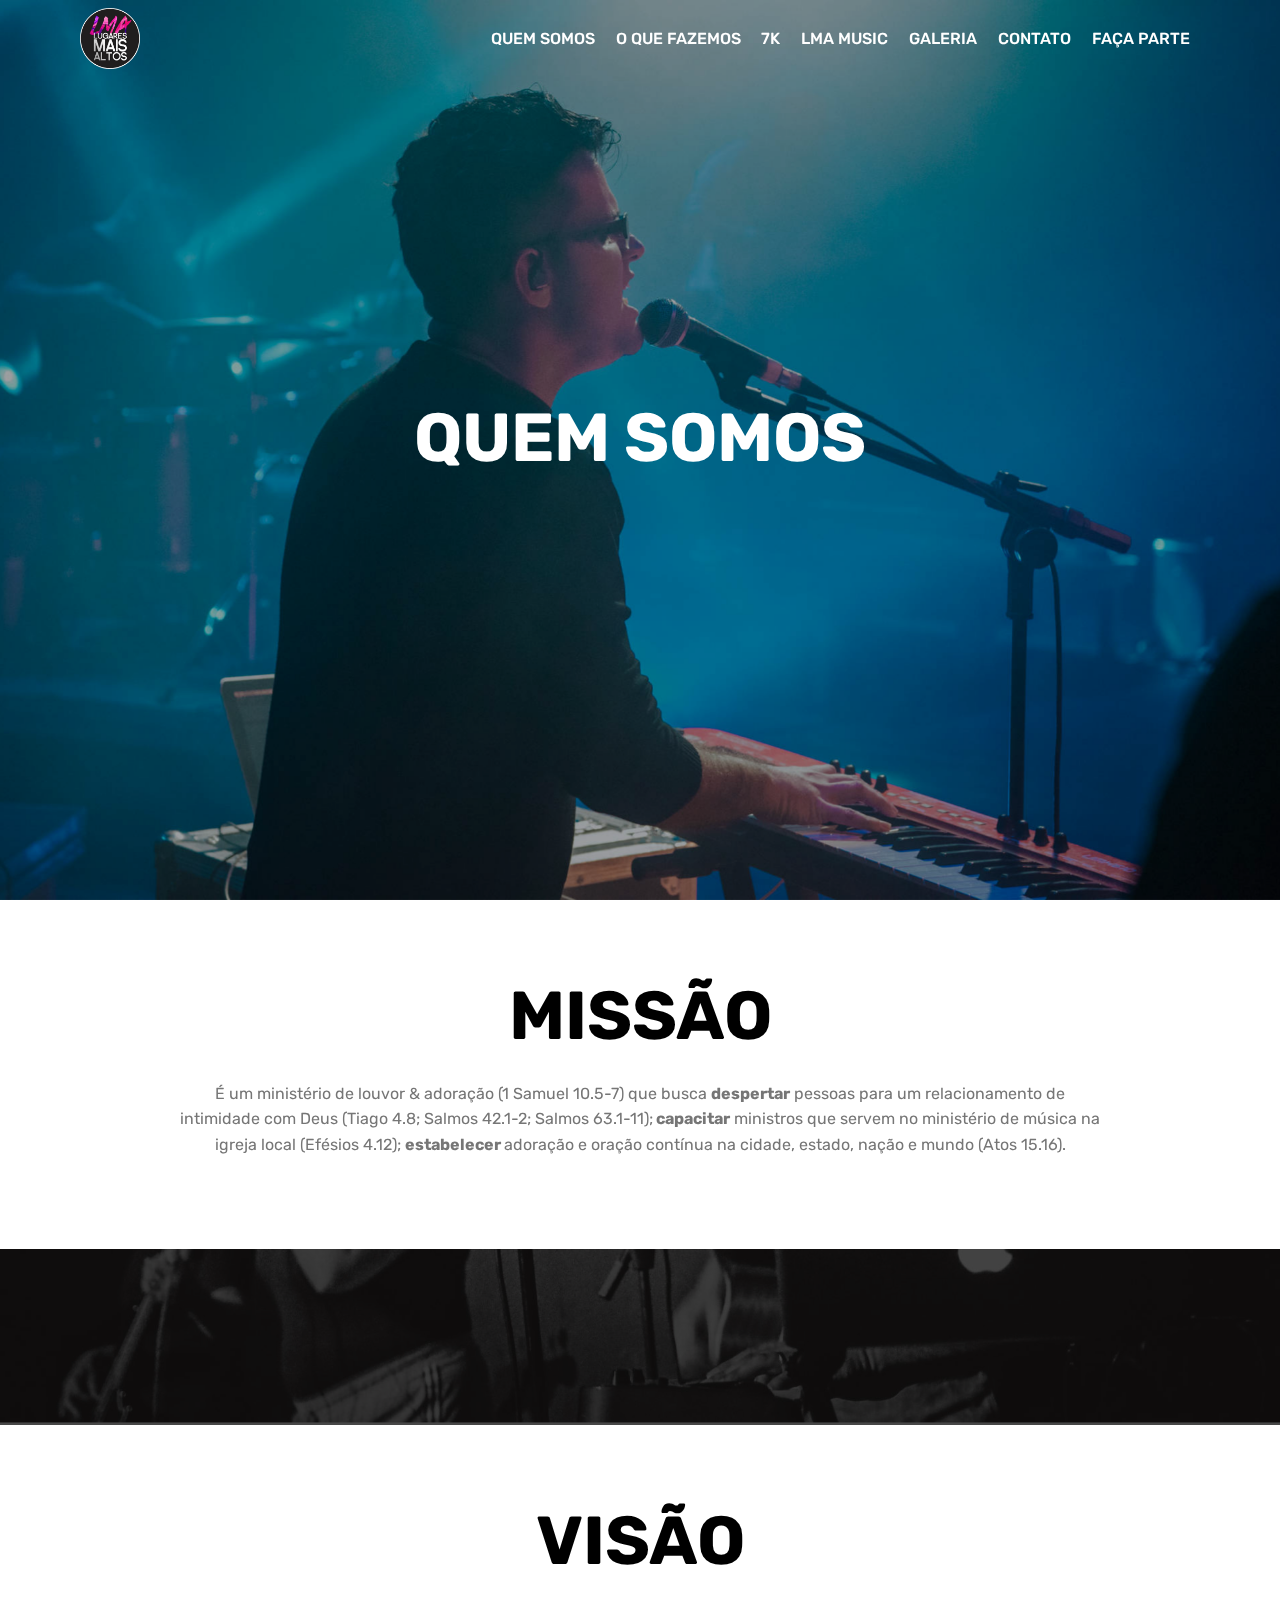
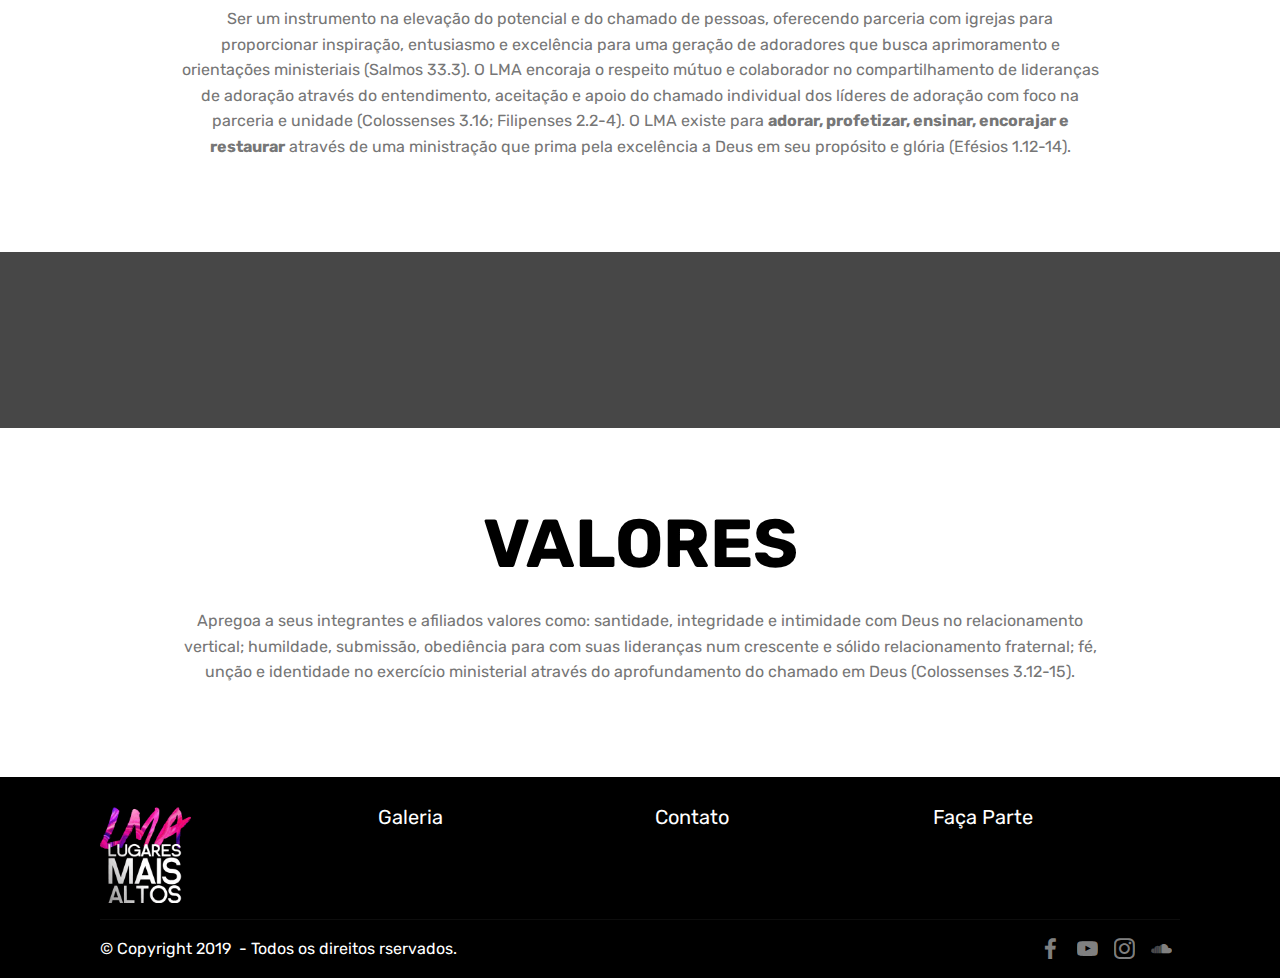
==== commit b8c3e239: "create github pages" ====
--- a/page1.html
+++ b/page1.html
@@ -6,7 +6,7 @@
   <meta http-equiv="X-UA-Compatible" content="IE=edge">
   <meta name="generator" content="Mobirise v4.8.6, mobirise.com">
   <meta name="viewport" content="width=device-width, initial-scale=1, minimum-scale=1">
-  <link rel="shortcut icon" href="assets/images/lma-2016-logo-96x97.png" type="image/x-icon">
+  <link rel="shortcut icon" href="assets/images/logo-114x115.png" type="image/x-icon">
   <meta name="description" content="Falando sobre o LMA.">
   <title>Quem Somos</title>
   <link rel="stylesheet" href="assets/web/assets/mobirise-icons/mobirise-icons.css">
@@ -24,7 +24,7 @@
   
 </head>
 <body>
-  <section class="menu cid-rlL7C9WPtw" once="menu" id="menu1-f">
+  <section class="menu cid-rtgoYfyivD" once="menu" id="menu1-38">
 
     
 
@@ -41,7 +41,7 @@
             <div class="navbar-brand">
                 <span class="navbar-logo">
                     <a href="index.html">
-                         <img src="assets/images/lma-2016-logo-96x97.png" alt="Mobirise" title="" style="height: 3.8rem;">
+                         <img src="assets/images/logo-114x115.png" alt="Mobirise" title="" style="height: 3.8rem;">
                     </a>
                 </span>
                 
@@ -71,7 +71,7 @@
     </nav>
 </section>
 
-<section class="engine"><a href="https://mobirise.info/c">site builder</a></section><section class="header1 cid-rlL8clQP1W mbr-fullscreen mbr-parallax-background" id="header1-k">
+<section class="engine"><a href="https://mobirise.info/x">free css templates</a></section><section class="header1 cid-rlL8clQP1W mbr-fullscreen mbr-parallax-background" id="header1-k">
 
     
 
@@ -197,7 +197,7 @@
 
 </section>
 
-<section class="cid-rlL7FS3324" id="footer1-g">
+<section class="cid-rtgp1ESZuG" id="footer1-39">
 
     
 
@@ -208,7 +208,7 @@
             <div class="col-12 col-md-3">
                 <div class="media-wrap">
                     <a href="#top">
-                        <img src="assets/images/logo1-192x194.png" alt="Mobirise" title="">
+                        <img src="assets/images/lma-logo-132x140.png" alt="Mobirise" title="">
                     </a>
                 </div>
             </div>
@@ -255,8 +255,8 @@
                             </a>
                         </div>
                         <div class="soc-item">
-                            <a href="https://open.spotify.com/album/7Lgj5XxE2x2XbTmu85QAVK" target="_blank">
-                                <span class="mbr-iconfont mbr-iconfont-social socicon-spotify socicon"></span>
+                            <a href="https://soundcloud.com/lma-lugaresmaisaltos" target="_blank">
+                                <span class="mbr-iconfont mbr-iconfont-social socicon-soundcloud socicon"></span>
                             </a>
                         </div>
                         
--- a/assets/mobirise/css/mbr-additional.css
+++ b/assets/mobirise/css/mbr-additional.css
@@ -1290,12 +1290,12 @@
 }
 .cid-qTkzRZLJNu .navbar {
   padding: .5rem 0;
-  background: #333333;
+  background: #000000;
   transition: none;
   min-height: 77px;
 }
 .cid-qTkzRZLJNu .navbar-dropdown.bg-color.transparent.opened {
-  background: #333333;
+  background: #000000;
 }
 .cid-qTkzRZLJNu a {
   font-style: normal;
@@ -1379,7 +1379,7 @@
   padding-bottom: 0;
 }
 .cid-qTkzRZLJNu .dropdown .dropdown-menu {
-  background: #333333;
+  background: #000000;
   display: none;
   position: absolute;
   min-width: 5rem;
@@ -1766,7 +1766,7 @@
   width: 100%;
 }
 .cid-rsJyCt2bXz .card-wrapper .card-box {
-  background-color: #232323;
+  background-color: #212531;
   padding: 0 2rem 2rem 2rem;
   border-bottom-left-radius: 0;
   border-bottom-right-radius: 0;
@@ -1870,48 +1870,48 @@
     -webkit-justify-content: center;
   }
 }
-.cid-rlL7C9WPtw .navbar {
+.cid-rtgp7wep13 .navbar {
   padding: .5rem 0;
-  background: #333333;
+  background: #000000;
   transition: none;
   min-height: 77px;
 }
-.cid-rlL7C9WPtw .navbar-dropdown.bg-color.transparent.opened {
-  background: #333333;
-}
-.cid-rlL7C9WPtw a {
+.cid-rtgp7wep13 .navbar-dropdown.bg-color.transparent.opened {
+  background: #000000;
+}
+.cid-rtgp7wep13 a {
   font-style: normal;
 }
-.cid-rlL7C9WPtw .nav-item span {
+.cid-rtgp7wep13 .nav-item span {
   padding-right: 0.4em;
   line-height: 0.5em;
   vertical-align: text-bottom;
   position: relative;
   text-decoration: none;
 }
-.cid-rlL7C9WPtw .nav-item a {
+.cid-rtgp7wep13 .nav-item a {
   display: flex;
   align-items: center;
   justify-content: center;
   padding: 0.7rem 0 !important;
   margin: 0rem .65rem !important;
 }
-.cid-rlL7C9WPtw .nav-item:focus,
-.cid-rlL7C9WPtw .nav-link:focus {
+.cid-rtgp7wep13 .nav-item:focus,
+.cid-rtgp7wep13 .nav-link:focus {
   outline: none;
 }
-.cid-rlL7C9WPtw .btn {
+.cid-rtgp7wep13 .btn {
   padding: 0.4rem 1.5rem;
   display: inline-flex;
   align-items: center;
 }
-.cid-rlL7C9WPtw .btn .mbr-iconfont {
+.cid-rtgp7wep13 .btn .mbr-iconfont {
   font-size: 1.6rem;
 }
-.cid-rlL7C9WPtw .menu-logo {
+.cid-rtgp7wep13 .menu-logo {
   margin-right: auto;
 }
-.cid-rlL7C9WPtw .menu-logo .navbar-brand {
+.cid-rtgp7wep13 .menu-logo .navbar-brand {
   display: flex;
   margin-left: 5rem;
   padding: 0;
@@ -1919,7 +1919,7 @@
   min-height: 3.8rem;
   align-items: center;
 }
-.cid-rlL7C9WPtw .menu-logo .navbar-brand .navbar-caption-wrap {
+.cid-rtgp7wep13 .menu-logo .navbar-brand .navbar-caption-wrap {
   display: -webkit-flex;
   -webkit-align-items: center;
   align-items: center;
@@ -1927,41 +1927,41 @@
   min-width: 7rem;
   margin: .3rem 0;
 }
-.cid-rlL7C9WPtw .menu-logo .navbar-brand .navbar-caption-wrap .navbar-caption {
+.cid-rtgp7wep13 .menu-logo .navbar-brand .navbar-caption-wrap .navbar-caption {
   line-height: 1.2rem !important;
   padding-right: 2rem;
 }
-.cid-rlL7C9WPtw .menu-logo .navbar-brand .navbar-logo {
+.cid-rtgp7wep13 .menu-logo .navbar-brand .navbar-logo {
   font-size: 4rem;
   transition: font-size 0.25s;
 }
-.cid-rlL7C9WPtw .menu-logo .navbar-brand .navbar-logo img {
+.cid-rtgp7wep13 .menu-logo .navbar-brand .navbar-logo img {
   display: flex;
 }
-.cid-rlL7C9WPtw .menu-logo .navbar-brand .navbar-logo .mbr-iconfont {
+.cid-rtgp7wep13 .menu-logo .navbar-brand .navbar-logo .mbr-iconfont {
   transition: font-size 0.25s;
 }
-.cid-rlL7C9WPtw .navbar-toggleable-sm .navbar-collapse {
+.cid-rtgp7wep13 .navbar-toggleable-sm .navbar-collapse {
   justify-content: flex-end;
   -webkit-justify-content: flex-end;
   padding-right: 5rem;
   width: auto;
 }
-.cid-rlL7C9WPtw .navbar-toggleable-sm .navbar-collapse .navbar-nav {
+.cid-rtgp7wep13 .navbar-toggleable-sm .navbar-collapse .navbar-nav {
   flex-wrap: wrap;
   -webkit-flex-wrap: wrap;
   padding-left: 0;
 }
-.cid-rlL7C9WPtw .navbar-toggleable-sm .navbar-collapse .navbar-nav .nav-item {
+.cid-rtgp7wep13 .navbar-toggleable-sm .navbar-collapse .navbar-nav .nav-item {
   -webkit-align-self: center;
   align-self: center;
 }
-.cid-rlL7C9WPtw .navbar-toggleable-sm .navbar-collapse .navbar-buttons {
+.cid-rtgp7wep13 .navbar-toggleable-sm .navbar-collapse .navbar-buttons {
   padding-left: 0;
   padding-bottom: 0;
 }
-.cid-rlL7C9WPtw .dropdown .dropdown-menu {
-  background: #333333;
+.cid-rtgp7wep13 .dropdown .dropdown-menu {
+  background: #000000;
   display: none;
   position: absolute;
   min-width: 5rem;
@@ -1969,20 +1969,20 @@
   padding-bottom: 1.4rem;
   text-align: left;
 }
-.cid-rlL7C9WPtw .dropdown .dropdown-menu .dropdown-item {
+.cid-rtgp7wep13 .dropdown .dropdown-menu .dropdown-item {
   width: auto;
   padding: 0.235em 1.5385em 0.235em 1.5385em !important;
 }
-.cid-rlL7C9WPtw .dropdown .dropdown-menu .dropdown-item::after {
+.cid-rtgp7wep13 .dropdown .dropdown-menu .dropdown-item::after {
   right: 0.5rem;
 }
-.cid-rlL7C9WPtw .dropdown .dropdown-menu .dropdown-submenu {
+.cid-rtgp7wep13 .dropdown .dropdown-menu .dropdown-submenu {
   margin: 0;
 }
-.cid-rlL7C9WPtw .dropdown.open > .dropdown-menu {
+.cid-rtgp7wep13 .dropdown.open > .dropdown-menu {
   display: block;
 }
-.cid-rlL7C9WPtw .navbar-toggleable-sm.opened:after {
+.cid-rtgp7wep13 .navbar-toggleable-sm.opened:after {
   position: absolute;
   width: 100vw;
   height: 100vh;
@@ -1994,28 +1994,28 @@
   -webkit-transform: translateY(100%);
   z-index: 1000;
 }
-.cid-rlL7C9WPtw .navbar.navbar-short {
+.cid-rtgp7wep13 .navbar.navbar-short {
   min-height: 60px;
   transition: all .2s;
 }
-.cid-rlL7C9WPtw .navbar.navbar-short .navbar-toggler-right {
+.cid-rtgp7wep13 .navbar.navbar-short .navbar-toggler-right {
   top: 20px;
 }
-.cid-rlL7C9WPtw .navbar.navbar-short .navbar-logo a {
+.cid-rtgp7wep13 .navbar.navbar-short .navbar-logo a {
   font-size: 2.5rem !important;
   line-height: 2.5rem;
   transition: font-size 0.25s;
 }
-.cid-rlL7C9WPtw .navbar.navbar-short .navbar-logo a .mbr-iconfont {
+.cid-rtgp7wep13 .navbar.navbar-short .navbar-logo a .mbr-iconfont {
   font-size: 2.5rem !important;
 }
-.cid-rlL7C9WPtw .navbar.navbar-short .navbar-logo a img {
+.cid-rtgp7wep13 .navbar.navbar-short .navbar-logo a img {
   height: 3rem !important;
 }
-.cid-rlL7C9WPtw .navbar.navbar-short .navbar-brand {
+.cid-rtgp7wep13 .navbar.navbar-short .navbar-brand {
   min-height: 3rem;
 }
-.cid-rlL7C9WPtw button.navbar-toggler {
+.cid-rtgp7wep13 button.navbar-toggler {
   width: 31px;
   height: 18px;
   cursor: pointer;
@@ -2023,10 +2023,10 @@
   top: 1.5rem;
   right: 1rem;
 }
-.cid-rlL7C9WPtw button.navbar-toggler:focus {
+.cid-rtgp7wep13 button.navbar-toggler:focus {
   outline: none;
 }
-.cid-rlL7C9WPtw button.navbar-toggler .hamburger span {
+.cid-rtgp7wep13 button.navbar-toggler .hamburger span {
   position: absolute;
   right: 0;
   width: 30px;
@@ -2034,92 +2034,92 @@
   border-right: 5px;
   background-color: #ffffff;
 }
-.cid-rlL7C9WPtw button.navbar-toggler .hamburger span:nth-child(1) {
+.cid-rtgp7wep13 button.navbar-toggler .hamburger span:nth-child(1) {
   top: 0;
   transition: all .2s;
 }
-.cid-rlL7C9WPtw button.navbar-toggler .hamburger span:nth-child(2) {
+.cid-rtgp7wep13 button.navbar-toggler .hamburger span:nth-child(2) {
   top: 8px;
   transition: all .15s;
 }
-.cid-rlL7C9WPtw button.navbar-toggler .hamburger span:nth-child(3) {
+.cid-rtgp7wep13 button.navbar-toggler .hamburger span:nth-child(3) {
   top: 8px;
   transition: all .15s;
 }
-.cid-rlL7C9WPtw button.navbar-toggler .hamburger span:nth-child(4) {
+.cid-rtgp7wep13 button.navbar-toggler .hamburger span:nth-child(4) {
   top: 16px;
   transition: all .2s;
 }
-.cid-rlL7C9WPtw nav.opened .hamburger span:nth-child(1) {
+.cid-rtgp7wep13 nav.opened .hamburger span:nth-child(1) {
   top: 8px;
   width: 0;
   opacity: 0;
   right: 50%;
   transition: all .2s;
 }
-.cid-rlL7C9WPtw nav.opened .hamburger span:nth-child(2) {
+.cid-rtgp7wep13 nav.opened .hamburger span:nth-child(2) {
   -webkit-transform: rotate(45deg);
   transform: rotate(45deg);
   transition: all .25s;
 }
-.cid-rlL7C9WPtw nav.opened .hamburger span:nth-child(3) {
+.cid-rtgp7wep13 nav.opened .hamburger span:nth-child(3) {
   -webkit-transform: rotate(-45deg);
   transform: rotate(-45deg);
   transition: all .25s;
 }
-.cid-rlL7C9WPtw nav.opened .hamburger span:nth-child(4) {
+.cid-rtgp7wep13 nav.opened .hamburger span:nth-child(4) {
   top: 8px;
   width: 0;
   opacity: 0;
   right: 50%;
   transition: all .2s;
 }
-.cid-rlL7C9WPtw .collapsed.navbar-expand {
+.cid-rtgp7wep13 .collapsed.navbar-expand {
   flex-direction: column;
 }
-.cid-rlL7C9WPtw .collapsed .btn {
+.cid-rtgp7wep13 .collapsed .btn {
   display: flex;
 }
-.cid-rlL7C9WPtw .collapsed .navbar-collapse {
+.cid-rtgp7wep13 .collapsed .navbar-collapse {
   display: none !important;
   padding-right: 0 !important;
 }
-.cid-rlL7C9WPtw .collapsed .navbar-collapse.collapsing,
-.cid-rlL7C9WPtw .collapsed .navbar-collapse.show {
+.cid-rtgp7wep13 .collapsed .navbar-collapse.collapsing,
+.cid-rtgp7wep13 .collapsed .navbar-collapse.show {
   display: block !important;
 }
-.cid-rlL7C9WPtw .collapsed .navbar-collapse.collapsing .navbar-nav,
-.cid-rlL7C9WPtw .collapsed .navbar-collapse.show .navbar-nav {
+.cid-rtgp7wep13 .collapsed .navbar-collapse.collapsing .navbar-nav,
+.cid-rtgp7wep13 .collapsed .navbar-collapse.show .navbar-nav {
   display: block;
   text-align: center;
 }
-.cid-rlL7C9WPtw .collapsed .navbar-collapse.collapsing .navbar-nav .nav-item,
-.cid-rlL7C9WPtw .collapsed .navbar-collapse.show .navbar-nav .nav-item {
+.cid-rtgp7wep13 .collapsed .navbar-collapse.collapsing .navbar-nav .nav-item,
+.cid-rtgp7wep13 .collapsed .navbar-collapse.show .navbar-nav .nav-item {
   clear: both;
 }
-.cid-rlL7C9WPtw .collapsed .navbar-collapse.collapsing .navbar-nav .nav-item:last-child,
-.cid-rlL7C9WPtw .collapsed .navbar-collapse.show .navbar-nav .nav-item:last-child {
+.cid-rtgp7wep13 .collapsed .navbar-collapse.collapsing .navbar-nav .nav-item:last-child,
+.cid-rtgp7wep13 .collapsed .navbar-collapse.show .navbar-nav .nav-item:last-child {
   margin-bottom: 1rem;
 }
-.cid-rlL7C9WPtw .collapsed .navbar-collapse.collapsing .navbar-buttons,
-.cid-rlL7C9WPtw .collapsed .navbar-collapse.show .navbar-buttons {
+.cid-rtgp7wep13 .collapsed .navbar-collapse.collapsing .navbar-buttons,
+.cid-rtgp7wep13 .collapsed .navbar-collapse.show .navbar-buttons {
   text-align: center;
 }
-.cid-rlL7C9WPtw .collapsed .navbar-collapse.collapsing .navbar-buttons:last-child,
-.cid-rlL7C9WPtw .collapsed .navbar-collapse.show .navbar-buttons:last-child {
+.cid-rtgp7wep13 .collapsed .navbar-collapse.collapsing .navbar-buttons:last-child,
+.cid-rtgp7wep13 .collapsed .navbar-collapse.show .navbar-buttons:last-child {
   margin-bottom: 1rem;
 }
-.cid-rlL7C9WPtw .collapsed button.navbar-toggler {
+.cid-rtgp7wep13 .collapsed button.navbar-toggler {
   display: block;
 }
-.cid-rlL7C9WPtw .collapsed .navbar-brand {
+.cid-rtgp7wep13 .collapsed .navbar-brand {
   margin-left: 1rem !important;
 }
-.cid-rlL7C9WPtw .collapsed .navbar-toggleable-sm {
+.cid-rtgp7wep13 .collapsed .navbar-toggleable-sm {
   flex-direction: column;
   -webkit-flex-direction: column;
 }
-.cid-rlL7C9WPtw .collapsed .dropdown .dropdown-menu {
+.cid-rtgp7wep13 .collapsed .dropdown .dropdown-menu {
   width: 100%;
   text-align: center;
   position: relative;
@@ -2131,19 +2131,19 @@
   transition-duration: .5s;
   transition-property: opacity,padding,height;
 }
-.cid-rlL7C9WPtw .collapsed .dropdown.open > .dropdown-menu {
+.cid-rtgp7wep13 .collapsed .dropdown.open > .dropdown-menu {
   position: relative;
   opacity: 1;
   height: auto;
   padding: 1.4rem 0;
   visibility: visible;
 }
-.cid-rlL7C9WPtw .collapsed .dropdown .dropdown-submenu {
+.cid-rtgp7wep13 .collapsed .dropdown .dropdown-submenu {
   left: 0;
   text-align: center;
   width: 100%;
 }
-.cid-rlL7C9WPtw .collapsed .dropdown .dropdown-toggle[data-toggle="dropdown-submenu"]::after {
+.cid-rtgp7wep13 .collapsed .dropdown .dropdown-toggle[data-toggle="dropdown-submenu"]::after {
   margin-top: 0;
   position: inherit;
   right: 0;
@@ -2159,55 +2159,55 @@
   border-left: .30em solid transparent;
 }
 @media (max-width: 991px) {
-  .cid-rlL7C9WPtw .navbar-expand {
+  .cid-rtgp7wep13 .navbar-expand {
     flex-direction: column;
   }
-  .cid-rlL7C9WPtw img {
+  .cid-rtgp7wep13 img {
     height: 3.8rem !important;
   }
-  .cid-rlL7C9WPtw .btn {
+  .cid-rtgp7wep13 .btn {
     display: flex;
   }
-  .cid-rlL7C9WPtw button.navbar-toggler {
+  .cid-rtgp7wep13 button.navbar-toggler {
     display: block;
   }
-  .cid-rlL7C9WPtw .navbar-brand {
+  .cid-rtgp7wep13 .navbar-brand {
     margin-left: 1rem !important;
   }
-  .cid-rlL7C9WPtw .navbar-toggleable-sm {
+  .cid-rtgp7wep13 .navbar-toggleable-sm {
     flex-direction: column;
     -webkit-flex-direction: column;
   }
-  .cid-rlL7C9WPtw .navbar-collapse {
+  .cid-rtgp7wep13 .navbar-collapse {
     display: none !important;
     padding-right: 0 !important;
   }
-  .cid-rlL7C9WPtw .navbar-collapse.collapsing,
-  .cid-rlL7C9WPtw .navbar-collapse.show {
+  .cid-rtgp7wep13 .navbar-collapse.collapsing,
+  .cid-rtgp7wep13 .navbar-collapse.show {
     display: block !important;
   }
-  .cid-rlL7C9WPtw .navbar-collapse.collapsing .navbar-nav,
-  .cid-rlL7C9WPtw .navbar-collapse.show .navbar-nav {
+  .cid-rtgp7wep13 .navbar-collapse.collapsing .navbar-nav,
+  .cid-rtgp7wep13 .navbar-collapse.show .navbar-nav {
     display: block;
     text-align: center;
   }
-  .cid-rlL7C9WPtw .navbar-collapse.collapsing .navbar-nav .nav-item,
-  .cid-rlL7C9WPtw .navbar-collapse.show .navbar-nav .nav-item {
+  .cid-rtgp7wep13 .navbar-collapse.collapsing .navbar-nav .nav-item,
+  .cid-rtgp7wep13 .navbar-collapse.show .navbar-nav .nav-item {
     clear: both;
   }
-  .cid-rlL7C9WPtw .navbar-collapse.collapsing .navbar-nav .nav-item:last-child,
-  .cid-rlL7C9WPtw .navbar-collapse.show .navbar-nav .nav-item:last-child {
+  .cid-rtgp7wep13 .navbar-collapse.collapsing .navbar-nav .nav-item:last-child,
+  .cid-rtgp7wep13 .navbar-collapse.show .navbar-nav .nav-item:last-child {
     margin-bottom: 1rem;
   }
-  .cid-rlL7C9WPtw .navbar-collapse.collapsing .navbar-buttons,
-  .cid-rlL7C9WPtw .navbar-collapse.show .navbar-buttons {
+  .cid-rtgp7wep13 .navbar-collapse.collapsing .navbar-buttons,
+  .cid-rtgp7wep13 .navbar-collapse.show .navbar-buttons {
     text-align: center;
   }
-  .cid-rlL7C9WPtw .navbar-collapse.collapsing .navbar-buttons:last-child,
-  .cid-rlL7C9WPtw .navbar-collapse.show .navbar-buttons:last-child {
+  .cid-rtgp7wep13 .navbar-collapse.collapsing .navbar-buttons:last-child,
+  .cid-rtgp7wep13 .navbar-collapse.show .navbar-buttons:last-child {
     margin-bottom: 1rem;
   }
-  .cid-rlL7C9WPtw .dropdown .dropdown-menu {
+  .cid-rtgp7wep13 .dropdown .dropdown-menu {
     width: 100%;
     text-align: center;
     position: relative;
@@ -2219,19 +2219,19 @@
     transition-duration: .5s;
     transition-property: opacity,padding,height;
   }
-  .cid-rlL7C9WPtw .dropdown.open > .dropdown-menu {
+  .cid-rtgp7wep13 .dropdown.open > .dropdown-menu {
     position: relative;
     opacity: 1;
     height: auto;
     padding: 1.4rem 0;
     visibility: visible;
   }
-  .cid-rlL7C9WPtw .dropdown .dropdown-submenu {
+  .cid-rtgp7wep13 .dropdown .dropdown-submenu {
     left: 0;
     text-align: center;
     width: 100%;
   }
-  .cid-rlL7C9WPtw .dropdown .dropdown-toggle[data-toggle="dropdown-submenu"]::after {
+  .cid-rtgp7wep13 .dropdown .dropdown-toggle[data-toggle="dropdown-submenu"]::after {
     margin-top: 0;
     position: inherit;
     right: 0;
@@ -2248,134 +2248,184 @@
   }
 }
 @media (min-width: 767px) {
-  .cid-rlL7C9WPtw .menu-logo {
+  .cid-rtgp7wep13 .menu-logo {
     flex-shrink: 0;
   }
 }
-.cid-rlL7C9WPtw .navbar-collapse {
+.cid-rtgp7wep13 .navbar-collapse {
   flex-basis: auto;
 }
-.cid-rlL7C9WPtw .nav-link:hover,
-.cid-rlL7C9WPtw .dropdown-item:hover {
+.cid-rtgp7wep13 .nav-link:hover,
+.cid-rtgp7wep13 .dropdown-item:hover {
   color: #c1c1c1 !important;
 }
-.cid-rlL8clQP1W {
-  background-image: url("../../../assets/images/axf1610-2000x13350.jpg");
-}
-.cid-rsIRTrzYFs {
+.cid-rlQNfkQNvh {
+  background-image: url("../../../assets/images/2019-02-12-23.00.48-2000x138911.jpg");
+}
+.cid-rsJrdO9PIB {
   padding-top: 75px;
   padding-bottom: 60px;
   background-color: #ffffff;
 }
-.cid-rsIRTrzYFs P {
+.cid-rsJrdO9PIB P {
   color: #767676;
 }
-.cid-rsIRTrzYFs H1 {
+.cid-rsJrdO9PIB H1 {
   color: #000000;
 }
-.cid-rlQyrSdmOv {
-  padding-top: 60px;
-  padding-bottom: 60px;
-  background-image: url("../../../assets/images/2019-02-12-23.01.02-2000x1376.jpg");
-}
-.cid-rlQyrSdmOv h1 {
+.cid-rsJrYhwQdn {
+  padding-top: 75px;
+  padding-bottom: 75px;
+  background-image: url("../../../assets/images/2016-06-08-12.16.39-640x640.jpg");
+}
+.cid-rsJrYhwQdn h1 {
   color: #616161;
 }
-.cid-rlQyrSdmOv h2,
-.cid-rlQyrSdmOv h3,
-.cid-rlQyrSdmOv p {
+.cid-rsJrYhwQdn h2,
+.cid-rsJrYhwQdn h3,
+.cid-rsJrYhwQdn p {
   color: #767676;
 }
-.cid-rlQyrSdmOv .mbr-section-subtitle {
+.cid-rsJrYhwQdn .mbr-section-subtitle {
   font-style: italic;
 }
-.cid-rlQyrSdmOv P {
+.cid-rsJrYhwQdn P {
   color: #ffffff;
 }
-.cid-rlQyrSdmOv H1 {
+.cid-rsJrYhwQdn H1 {
   color: #ffffff;
 }
-.cid-rsISDkRSPp {
+.cid-rsJreGTFt2 {
   padding-top: 75px;
   padding-bottom: 60px;
   background-color: #ffffff;
 }
-.cid-rsISDkRSPp P {
+.cid-rsJreGTFt2 P {
   color: #767676;
 }
-.cid-rsISDkRSPp H1 {
+.cid-rsJreGTFt2 H1 {
   color: #000000;
 }
-.cid-rsITzGrJyi {
-  padding-top: 60px;
-  padding-bottom: 60px;
-  background-image: url("../../../assets/images/2018-10-23-12.30.35-1334x890.jpg");
-}
-.cid-rsITzGrJyi h1 {
-  color: #616161;
-}
-.cid-rsITzGrJyi h2,
-.cid-rsITzGrJyi h3,
-.cid-rsITzGrJyi p {
-  color: #767676;
-}
-.cid-rsITzGrJyi .mbr-section-subtitle {
-  font-style: italic;
-}
-.cid-rsITzGrJyi P {
-  color: #ffffff;
-}
-.cid-rsITzGrJyi H1 {
-  color: #ffffff;
-}
-.cid-rsITAOKcMz {
+.cid-rlQNkByway {
+  padding-top: 90px;
+  padding-bottom: 90px;
+  background-color: #262222;
+}
+@media (min-width: 992px) {
+  .cid-rlQNkByway .mbr-figure {
+    padding-right: 4rem;
+  }
+}
+@media (max-width: 991px) {
+  .cid-rlQNkByway .mbr-figure {
+    padding-bottom: 3rem;
+  }
+}
+@media (max-width: 767px) {
+  .cid-rlQNkByway .mbr-text {
+    text-align: center;
+  }
+}
+.cid-rlQNj4NvJe {
+  padding-top: 90px;
+  padding-bottom: 90px;
+  background-color: #262222;
+}
+.cid-rlQNj4NvJe .media-container-row {
+  flex-direction: row-reverse;
+  -webkit-flex-direction: row-reverse;
+}
+@media (min-width: 992px) {
+  .cid-rlQNj4NvJe .mbr-figure {
+    padding-right: 4rem;
+    padding-right: 0;
+    padding-left: 4rem;
+  }
+}
+@media (max-width: 991px) {
+  .cid-rlQNj4NvJe .mbr-figure {
+    padding-bottom: 3rem;
+  }
+}
+@media (max-width: 767px) {
+  .cid-rlQNj4NvJe .mbr-text {
+    text-align: center;
+  }
+}
+.cid-rsJrfuBxMH {
   padding-top: 75px;
   padding-bottom: 60px;
   background-color: #ffffff;
 }
-.cid-rsITAOKcMz P {
+.cid-rsJrfuBxMH P {
   color: #767676;
 }
-.cid-rsITAOKcMz H1 {
+.cid-rsJrfuBxMH H1 {
   color: #000000;
 }
-.cid-rlL7FS3324 {
+.cid-rlQXVFgIPX {
+  padding-top: 90px;
+  padding-bottom: 90px;
+  background-color: #262222;
+}
+.cid-rlQXVFgIPX .media-container-row {
+  flex-direction: row-reverse;
+  -webkit-flex-direction: row-reverse;
+}
+@media (min-width: 992px) {
+  .cid-rlQXVFgIPX .mbr-figure {
+    padding-right: 4rem;
+    padding-right: 0;
+    padding-left: 4rem;
+  }
+}
+@media (max-width: 991px) {
+  .cid-rlQXVFgIPX .mbr-figure {
+    padding-bottom: 3rem;
+  }
+}
+@media (max-width: 767px) {
+  .cid-rlQXVFgIPX .mbr-text {
+    text-align: center;
+  }
+}
+.cid-rtgpaSoGpB {
   padding-top: 30px;
-  padding-bottom: 45px;
-  background-color: #242222;
+  padding-bottom: 0px;
+  background-color: #000000;
 }
 @media (max-width: 767px) {
-  .cid-rlL7FS3324 .content {
+  .cid-rtgpaSoGpB .content {
     text-align: center;
   }
-  .cid-rlL7FS3324 .content > div:not(:last-child) {
+  .cid-rtgpaSoGpB .content > div:not(:last-child) {
     margin-bottom: 2rem;
   }
 }
 @media (max-width: 767px) {
-  .cid-rlL7FS3324 .media-wrap {
+  .cid-rtgpaSoGpB .media-wrap {
     margin-bottom: 1rem;
   }
 }
-.cid-rlL7FS3324 .media-wrap .mbr-iconfont-logo {
+.cid-rtgpaSoGpB .media-wrap .mbr-iconfont-logo {
   font-size: 7.5rem;
   color: #f36;
 }
-.cid-rlL7FS3324 .media-wrap img {
+.cid-rtgpaSoGpB .media-wrap img {
   height: 6rem;
 }
 @media (max-width: 767px) {
-  .cid-rlL7FS3324 .footer-lower .copyright {
+  .cid-rtgpaSoGpB .footer-lower .copyright {
     margin-bottom: 1rem;
     text-align: center;
   }
 }
-.cid-rlL7FS3324 .footer-lower hr {
+.cid-rtgpaSoGpB .footer-lower hr {
   margin: 1rem 0;
   border-color: #fff;
   opacity: .05;
 }
-.cid-rlL7FS3324 .footer-lower .social-list {
+.cid-rtgpaSoGpB .footer-lower .social-list {
   padding-left: 0;
   margin-bottom: 0;
   list-style: none;
@@ -2384,623 +2434,36 @@
   justify-content: flex-end;
   -webkit-justify-content: flex-end;
 }
-.cid-rlL7FS3324 .footer-lower .social-list .mbr-iconfont-social {
+.cid-rtgpaSoGpB .footer-lower .social-list .mbr-iconfont-social {
   font-size: 1.3rem;
   color: #fff;
 }
-.cid-rlL7FS3324 .footer-lower .social-list .soc-item {
+.cid-rtgpaSoGpB .footer-lower .social-list .soc-item {
   margin: 0 .5rem;
 }
-.cid-rlL7FS3324 .footer-lower .social-list a {
+.cid-rtgpaSoGpB .footer-lower .social-list a {
   margin: 0;
   opacity: .5;
   -webkit-transition: .2s linear;
   transition: .2s linear;
 }
-.cid-rlL7FS3324 .footer-lower .social-list a:hover {
+.cid-rtgpaSoGpB .footer-lower .social-list a:hover {
   opacity: 1;
 }
 @media (max-width: 767px) {
-  .cid-rlL7FS3324 .footer-lower .social-list {
+  .cid-rtgpaSoGpB .footer-lower .social-list {
     justify-content: center;
     -webkit-justify-content: center;
   }
 }
-.cid-rlQCru3ZbL .navbar {
+.cid-rlLgAjOTc4 .navbar {
   padding: .5rem 0;
-  background: #333333;
+  background: #000000;
   transition: none;
   min-height: 77px;
 }
-.cid-rlQCru3ZbL .navbar-dropdown.bg-color.transparent.opened {
-  background: #333333;
-}
-.cid-rlQCru3ZbL a {
-  font-style: normal;
-}
-.cid-rlQCru3ZbL .nav-item span {
-  padding-right: 0.4em;
-  line-height: 0.5em;
-  vertical-align: text-bottom;
-  position: relative;
-  text-decoration: none;
-}
-.cid-rlQCru3ZbL .nav-item a {
-  display: flex;
-  align-items: center;
-  justify-content: center;
-  padding: 0.7rem 0 !important;
-  margin: 0rem .65rem !important;
-}
-.cid-rlQCru3ZbL .nav-item:focus,
-.cid-rlQCru3ZbL .nav-link:focus {
-  outline: none;
-}
-.cid-rlQCru3ZbL .btn {
-  padding: 0.4rem 1.5rem;
-  display: inline-flex;
-  align-items: center;
-}
-.cid-rlQCru3ZbL .btn .mbr-iconfont {
-  font-size: 1.6rem;
-}
-.cid-rlQCru3ZbL .menu-logo {
-  margin-right: auto;
-}
-.cid-rlQCru3ZbL .menu-logo .navbar-brand {
-  display: flex;
-  margin-left: 5rem;
-  padding: 0;
-  transition: padding .2s;
-  min-height: 3.8rem;
-  align-items: center;
-}
-.cid-rlQCru3ZbL .menu-logo .navbar-brand .navbar-caption-wrap {
-  display: -webkit-flex;
-  -webkit-align-items: center;
-  align-items: center;
-  word-break: break-word;
-  min-width: 7rem;
-  margin: .3rem 0;
-}
-.cid-rlQCru3ZbL .menu-logo .navbar-brand .navbar-caption-wrap .navbar-caption {
-  line-height: 1.2rem !important;
-  padding-right: 2rem;
-}
-.cid-rlQCru3ZbL .menu-logo .navbar-brand .navbar-logo {
-  font-size: 4rem;
-  transition: font-size 0.25s;
-}
-.cid-rlQCru3ZbL .menu-logo .navbar-brand .navbar-logo img {
-  display: flex;
-}
-.cid-rlQCru3ZbL .menu-logo .navbar-brand .navbar-logo .mbr-iconfont {
-  transition: font-size 0.25s;
-}
-.cid-rlQCru3ZbL .navbar-toggleable-sm .navbar-collapse {
-  justify-content: flex-end;
-  -webkit-justify-content: flex-end;
-  padding-right: 5rem;
-  width: auto;
-}
-.cid-rlQCru3ZbL .navbar-toggleable-sm .navbar-collapse .navbar-nav {
-  flex-wrap: wrap;
-  -webkit-flex-wrap: wrap;
-  padding-left: 0;
-}
-.cid-rlQCru3ZbL .navbar-toggleable-sm .navbar-collapse .navbar-nav .nav-item {
-  -webkit-align-self: center;
-  align-self: center;
-}
-.cid-rlQCru3ZbL .navbar-toggleable-sm .navbar-collapse .navbar-buttons {
-  padding-left: 0;
-  padding-bottom: 0;
-}
-.cid-rlQCru3ZbL .dropdown .dropdown-menu {
-  background: #333333;
-  display: none;
-  position: absolute;
-  min-width: 5rem;
-  padding-top: 1.4rem;
-  padding-bottom: 1.4rem;
-  text-align: left;
-}
-.cid-rlQCru3ZbL .dropdown .dropdown-menu .dropdown-item {
-  width: auto;
-  padding: 0.235em 1.5385em 0.235em 1.5385em !important;
-}
-.cid-rlQCru3ZbL .dropdown .dropdown-menu .dropdown-item::after {
-  right: 0.5rem;
-}
-.cid-rlQCru3ZbL .dropdown .dropdown-menu .dropdown-submenu {
-  margin: 0;
-}
-.cid-rlQCru3ZbL .dropdown.open > .dropdown-menu {
-  display: block;
-}
-.cid-rlQCru3ZbL .navbar-toggleable-sm.opened:after {
-  position: absolute;
-  width: 100vw;
-  height: 100vh;
-  content: '';
-  background-color: rgba(0, 0, 0, 0.1);
-  left: 0;
-  bottom: 0;
-  transform: translateY(100%);
-  -webkit-transform: translateY(100%);
-  z-index: 1000;
-}
-.cid-rlQCru3ZbL .navbar.navbar-short {
-  min-height: 60px;
-  transition: all .2s;
-}
-.cid-rlQCru3ZbL .navbar.navbar-short .navbar-toggler-right {
-  top: 20px;
-}
-.cid-rlQCru3ZbL .navbar.navbar-short .navbar-logo a {
-  font-size: 2.5rem !important;
-  line-height: 2.5rem;
-  transition: font-size 0.25s;
-}
-.cid-rlQCru3ZbL .navbar.navbar-short .navbar-logo a .mbr-iconfont {
-  font-size: 2.5rem !important;
-}
-.cid-rlQCru3ZbL .navbar.navbar-short .navbar-logo a img {
-  height: 3rem !important;
-}
-.cid-rlQCru3ZbL .navbar.navbar-short .navbar-brand {
-  min-height: 3rem;
-}
-.cid-rlQCru3ZbL button.navbar-toggler {
-  width: 31px;
-  height: 18px;
-  cursor: pointer;
-  transition: all .2s;
-  top: 1.5rem;
-  right: 1rem;
-}
-.cid-rlQCru3ZbL button.navbar-toggler:focus {
-  outline: none;
-}
-.cid-rlQCru3ZbL button.navbar-toggler .hamburger span {
-  position: absolute;
-  right: 0;
-  width: 30px;
-  height: 2px;
-  border-right: 5px;
-  background-color: #ffffff;
-}
-.cid-rlQCru3ZbL button.navbar-toggler .hamburger span:nth-child(1) {
-  top: 0;
-  transition: all .2s;
-}
-.cid-rlQCru3ZbL button.navbar-toggler .hamburger span:nth-child(2) {
-  top: 8px;
-  transition: all .15s;
-}
-.cid-rlQCru3ZbL button.navbar-toggler .hamburger span:nth-child(3) {
-  top: 8px;
-  transition: all .15s;
-}
-.cid-rlQCru3ZbL button.navbar-toggler .hamburger span:nth-child(4) {
-  top: 16px;
-  transition: all .2s;
-}
-.cid-rlQCru3ZbL nav.opened .hamburger span:nth-child(1) {
-  top: 8px;
-  width: 0;
-  opacity: 0;
-  right: 50%;
-  transition: all .2s;
-}
-.cid-rlQCru3ZbL nav.opened .hamburger span:nth-child(2) {
-  -webkit-transform: rotate(45deg);
-  transform: rotate(45deg);
-  transition: all .25s;
-}
-.cid-rlQCru3ZbL nav.opened .hamburger span:nth-child(3) {
-  -webkit-transform: rotate(-45deg);
-  transform: rotate(-45deg);
-  transition: all .25s;
-}
-.cid-rlQCru3ZbL nav.opened .hamburger span:nth-child(4) {
-  top: 8px;
-  width: 0;
-  opacity: 0;
-  right: 50%;
-  transition: all .2s;
-}
-.cid-rlQCru3ZbL .collapsed.navbar-expand {
-  flex-direction: column;
-}
-.cid-rlQCru3ZbL .collapsed .btn {
-  display: flex;
-}
-.cid-rlQCru3ZbL .collapsed .navbar-collapse {
-  display: none !important;
-  padding-right: 0 !important;
-}
-.cid-rlQCru3ZbL .collapsed .navbar-collapse.collapsing,
-.cid-rlQCru3ZbL .collapsed .navbar-collapse.show {
-  display: block !important;
-}
-.cid-rlQCru3ZbL .collapsed .navbar-collapse.collapsing .navbar-nav,
-.cid-rlQCru3ZbL .collapsed .navbar-collapse.show .navbar-nav {
-  display: block;
-  text-align: center;
-}
-.cid-rlQCru3ZbL .collapsed .navbar-collapse.collapsing .navbar-nav .nav-item,
-.cid-rlQCru3ZbL .collapsed .navbar-collapse.show .navbar-nav .nav-item {
-  clear: both;
-}
-.cid-rlQCru3ZbL .collapsed .navbar-collapse.collapsing .navbar-nav .nav-item:last-child,
-.cid-rlQCru3ZbL .collapsed .navbar-collapse.show .navbar-nav .nav-item:last-child {
-  margin-bottom: 1rem;
-}
-.cid-rlQCru3ZbL .collapsed .navbar-collapse.collapsing .navbar-buttons,
-.cid-rlQCru3ZbL .collapsed .navbar-collapse.show .navbar-buttons {
-  text-align: center;
-}
-.cid-rlQCru3ZbL .collapsed .navbar-collapse.collapsing .navbar-buttons:last-child,
-.cid-rlQCru3ZbL .collapsed .navbar-collapse.show .navbar-buttons:last-child {
-  margin-bottom: 1rem;
-}
-.cid-rlQCru3ZbL .collapsed button.navbar-toggler {
-  display: block;
-}
-.cid-rlQCru3ZbL .collapsed .navbar-brand {
-  margin-left: 1rem !important;
-}
-.cid-rlQCru3ZbL .collapsed .navbar-toggleable-sm {
-  flex-direction: column;
-  -webkit-flex-direction: column;
-}
-.cid-rlQCru3ZbL .collapsed .dropdown .dropdown-menu {
-  width: 100%;
-  text-align: center;
-  position: relative;
-  opacity: 0;
-  display: block;
-  height: 0;
-  visibility: hidden;
-  padding: 0;
-  transition-duration: .5s;
-  transition-property: opacity,padding,height;
-}
-.cid-rlQCru3ZbL .collapsed .dropdown.open > .dropdown-menu {
-  position: relative;
-  opacity: 1;
-  height: auto;
-  padding: 1.4rem 0;
-  visibility: visible;
-}
-.cid-rlQCru3ZbL .collapsed .dropdown .dropdown-submenu {
-  left: 0;
-  text-align: center;
-  width: 100%;
-}
-.cid-rlQCru3ZbL .collapsed .dropdown .dropdown-toggle[data-toggle="dropdown-submenu"]::after {
-  margin-top: 0;
-  position: inherit;
-  right: 0;
-  top: 50%;
-  display: inline-block;
-  width: 0;
-  height: 0;
-  margin-left: .3em;
-  vertical-align: middle;
-  content: "";
-  border-top: .30em solid;
-  border-right: .30em solid transparent;
-  border-left: .30em solid transparent;
-}
-@media (max-width: 991px) {
-  .cid-rlQCru3ZbL .navbar-expand {
-    flex-direction: column;
-  }
-  .cid-rlQCru3ZbL img {
-    height: 3.8rem !important;
-  }
-  .cid-rlQCru3ZbL .btn {
-    display: flex;
-  }
-  .cid-rlQCru3ZbL button.navbar-toggler {
-    display: block;
-  }
-  .cid-rlQCru3ZbL .navbar-brand {
-    margin-left: 1rem !important;
-  }
-  .cid-rlQCru3ZbL .navbar-toggleable-sm {
-    flex-direction: column;
-    -webkit-flex-direction: column;
-  }
-  .cid-rlQCru3ZbL .navbar-collapse {
-    display: none !important;
-    padding-right: 0 !important;
-  }
-  .cid-rlQCru3ZbL .navbar-collapse.collapsing,
-  .cid-rlQCru3ZbL .navbar-collapse.show {
-    display: block !important;
-  }
-  .cid-rlQCru3ZbL .navbar-collapse.collapsing .navbar-nav,
-  .cid-rlQCru3ZbL .navbar-collapse.show .navbar-nav {
-    display: block;
-    text-align: center;
-  }
-  .cid-rlQCru3ZbL .navbar-collapse.collapsing .navbar-nav .nav-item,
-  .cid-rlQCru3ZbL .navbar-collapse.show .navbar-nav .nav-item {
-    clear: both;
-  }
-  .cid-rlQCru3ZbL .navbar-collapse.collapsing .navbar-nav .nav-item:last-child,
-  .cid-rlQCru3ZbL .navbar-collapse.show .navbar-nav .nav-item:last-child {
-    margin-bottom: 1rem;
-  }
-  .cid-rlQCru3ZbL .navbar-collapse.collapsing .navbar-buttons,
-  .cid-rlQCru3ZbL .navbar-collapse.show .navbar-buttons {
-    text-align: center;
-  }
-  .cid-rlQCru3ZbL .navbar-collapse.collapsing .navbar-buttons:last-child,
-  .cid-rlQCru3ZbL .navbar-collapse.show .navbar-buttons:last-child {
-    margin-bottom: 1rem;
-  }
-  .cid-rlQCru3ZbL .dropdown .dropdown-menu {
-    width: 100%;
-    text-align: center;
-    position: relative;
-    opacity: 0;
-    display: block;
-    height: 0;
-    visibility: hidden;
-    padding: 0;
-    transition-duration: .5s;
-    transition-property: opacity,padding,height;
-  }
-  .cid-rlQCru3ZbL .dropdown.open > .dropdown-menu {
-    position: relative;
-    opacity: 1;
-    height: auto;
-    padding: 1.4rem 0;
-    visibility: visible;
-  }
-  .cid-rlQCru3ZbL .dropdown .dropdown-submenu {
-    left: 0;
-    text-align: center;
-    width: 100%;
-  }
-  .cid-rlQCru3ZbL .dropdown .dropdown-toggle[data-toggle="dropdown-submenu"]::after {
-    margin-top: 0;
-    position: inherit;
-    right: 0;
-    top: 50%;
-    display: inline-block;
-    width: 0;
-    height: 0;
-    margin-left: .3em;
-    vertical-align: middle;
-    content: "";
-    border-top: .30em solid;
-    border-right: .30em solid transparent;
-    border-left: .30em solid transparent;
-  }
-}
-@media (min-width: 767px) {
-  .cid-rlQCru3ZbL .menu-logo {
-    flex-shrink: 0;
-  }
-}
-.cid-rlQCru3ZbL .navbar-collapse {
-  flex-basis: auto;
-}
-.cid-rlQCru3ZbL .nav-link:hover,
-.cid-rlQCru3ZbL .dropdown-item:hover {
-  color: #c1c1c1 !important;
-}
-.cid-rlQNfkQNvh {
-  background-image: url("../../../assets/images/2019-02-12-23.00.48-2000x138911.jpg");
-}
-.cid-rsJrdO9PIB {
-  padding-top: 75px;
-  padding-bottom: 60px;
-  background-color: #ffffff;
-}
-.cid-rsJrdO9PIB P {
-  color: #767676;
-}
-.cid-rsJrdO9PIB H1 {
-  color: #000000;
-}
-.cid-rsJrYhwQdn {
-  padding-top: 75px;
-  padding-bottom: 75px;
-  background-image: url("../../../assets/images/2016-06-08-12.16.39-640x640.jpg");
-}
-.cid-rsJrYhwQdn h1 {
-  color: #616161;
-}
-.cid-rsJrYhwQdn h2,
-.cid-rsJrYhwQdn h3,
-.cid-rsJrYhwQdn p {
-  color: #767676;
-}
-.cid-rsJrYhwQdn .mbr-section-subtitle {
-  font-style: italic;
-}
-.cid-rsJrYhwQdn P {
-  color: #ffffff;
-}
-.cid-rsJrYhwQdn H1 {
-  color: #ffffff;
-}
-.cid-rsJreGTFt2 {
-  padding-top: 75px;
-  padding-bottom: 60px;
-  background-color: #ffffff;
-}
-.cid-rsJreGTFt2 P {
-  color: #767676;
-}
-.cid-rsJreGTFt2 H1 {
-  color: #000000;
-}
-.cid-rlQNkByway {
-  padding-top: 90px;
-  padding-bottom: 90px;
-  background-color: #262222;
-}
-@media (min-width: 992px) {
-  .cid-rlQNkByway .mbr-figure {
-    padding-right: 4rem;
-  }
-}
-@media (max-width: 991px) {
-  .cid-rlQNkByway .mbr-figure {
-    padding-bottom: 3rem;
-  }
-}
-@media (max-width: 767px) {
-  .cid-rlQNkByway .mbr-text {
-    text-align: center;
-  }
-}
-.cid-rlQNj4NvJe {
-  padding-top: 90px;
-  padding-bottom: 90px;
-  background-color: #262222;
-}
-.cid-rlQNj4NvJe .media-container-row {
-  flex-direction: row-reverse;
-  -webkit-flex-direction: row-reverse;
-}
-@media (min-width: 992px) {
-  .cid-rlQNj4NvJe .mbr-figure {
-    padding-right: 4rem;
-    padding-right: 0;
-    padding-left: 4rem;
-  }
-}
-@media (max-width: 991px) {
-  .cid-rlQNj4NvJe .mbr-figure {
-    padding-bottom: 3rem;
-  }
-}
-@media (max-width: 767px) {
-  .cid-rlQNj4NvJe .mbr-text {
-    text-align: center;
-  }
-}
-.cid-rsJrfuBxMH {
-  padding-top: 75px;
-  padding-bottom: 60px;
-  background-color: #ffffff;
-}
-.cid-rsJrfuBxMH P {
-  color: #767676;
-}
-.cid-rsJrfuBxMH H1 {
-  color: #000000;
-}
-.cid-rlQXVFgIPX {
-  padding-top: 90px;
-  padding-bottom: 90px;
-  background-color: #262222;
-}
-.cid-rlQXVFgIPX .media-container-row {
-  flex-direction: row-reverse;
-  -webkit-flex-direction: row-reverse;
-}
-@media (min-width: 992px) {
-  .cid-rlQXVFgIPX .mbr-figure {
-    padding-right: 4rem;
-    padding-right: 0;
-    padding-left: 4rem;
-  }
-}
-@media (max-width: 991px) {
-  .cid-rlQXVFgIPX .mbr-figure {
-    padding-bottom: 3rem;
-  }
-}
-@media (max-width: 767px) {
-  .cid-rlQXVFgIPX .mbr-text {
-    text-align: center;
-  }
-}
-.cid-rsIX7D0Q6j {
-  padding-top: 60px;
-  padding-bottom: 60px;
-  background-color: #000000;
-}
-@media (max-width: 767px) {
-  .cid-rsIX7D0Q6j .content {
-    text-align: center;
-  }
-  .cid-rsIX7D0Q6j .content > div:not(:last-child) {
-    margin-bottom: 2rem;
-  }
-}
-@media (max-width: 767px) {
-  .cid-rsIX7D0Q6j .media-wrap {
-    margin-bottom: 1rem;
-  }
-}
-.cid-rsIX7D0Q6j .media-wrap .mbr-iconfont-logo {
-  font-size: 7.5rem;
-  color: #f36;
-}
-.cid-rsIX7D0Q6j .media-wrap img {
-  height: 6rem;
-}
-@media (max-width: 767px) {
-  .cid-rsIX7D0Q6j .footer-lower .copyright {
-    margin-bottom: 1rem;
-    text-align: center;
-  }
-}
-.cid-rsIX7D0Q6j .footer-lower hr {
-  margin: 1rem 0;
-  border-color: #fff;
-  opacity: .05;
-}
-.cid-rsIX7D0Q6j .footer-lower .social-list {
-  padding-left: 0;
-  margin-bottom: 0;
-  list-style: none;
-  display: flex;
-  -webkit-flex-wrap: wrap;
-  flex-wrap: wrap;
-  -webkit-justify-content: flex-end;
-  justify-content: flex-end;
-}
-.cid-rsIX7D0Q6j .footer-lower .social-list .mbr-iconfont-social {
-  font-size: 1.3rem;
-  color: #fff;
-}
-.cid-rsIX7D0Q6j .footer-lower .social-list .soc-item {
-  margin: 0 .5rem;
-}
-.cid-rsIX7D0Q6j .footer-lower .social-list a {
-  margin: 0;
-  opacity: .5;
-  -webkit-transition: .2s linear;
-  transition: .2s linear;
-}
-.cid-rsIX7D0Q6j .footer-lower .social-list a:hover {
-  opacity: 1;
-}
-@media (max-width: 767px) {
-  .cid-rsIX7D0Q6j .footer-lower .social-list {
-    -webkit-justify-content: center;
-    justify-content: center;
-  }
-}
-.cid-rlLgAjOTc4 .navbar {
-  padding: .5rem 0;
-  background: #333333;
-  transition: none;
-  min-height: 77px;
-}
 .cid-rlLgAjOTc4 .navbar-dropdown.bg-color.transparent.opened {
-  background: #333333;
+  background: #000000;
 }
 .cid-rlLgAjOTc4 a {
   font-style: normal;
@@ -3084,7 +2547,7 @@
   padding-bottom: 0;
 }
 .cid-rlLgAjOTc4 .dropdown .dropdown-menu {
-  background: #333333;
+  background: #000000;
   display: none;
   position: absolute;
   min-width: 5rem;
@@ -3659,138 +3122,115 @@
 .cid-rsJUhfqYRl .mbr-section-subtitle {
   text-align: center;
 }
-.cid-rsJYc7O8Jw {
-  padding-top: 45px;
-  padding-bottom: 45px;
-  background-color: #2e2e2e;
+.cid-rtfRHCK0QW {
+  padding-top: 30px;
+  padding-bottom: 0px;
+  background-color: #000000;
 }
 @media (max-width: 767px) {
-  .cid-rsJYc7O8Jw .content {
+  .cid-rtfRHCK0QW .content {
     text-align: center;
   }
-  .cid-rsJYc7O8Jw .content > div:not(:last-child) {
+  .cid-rtfRHCK0QW .content > div:not(:last-child) {
     margin-bottom: 2rem;
   }
 }
-.cid-rsJYc7O8Jw .img-logo img {
+@media (max-width: 767px) {
+  .cid-rtfRHCK0QW .media-wrap {
+    margin-bottom: 1rem;
+  }
+}
+.cid-rtfRHCK0QW .media-wrap .mbr-iconfont-logo {
+  font-size: 7.5rem;
+  color: #f36;
+}
+.cid-rtfRHCK0QW .media-wrap img {
   height: 6rem;
 }
-.cid-rsJYc7O8Jw .form-group,
-.cid-rsJYc7O8Jw .input-group-btn {
-  padding: 0;
-}
-.cid-rsJYc7O8Jw .form-control {
-  font-size: .75rem;
-  text-align: center;
-  min-width: 150px;
-}
-.cid-rsJYc7O8Jw .input-group-btn .btn {
-  padding: .75rem 1.5625rem !important;
-  margin-left: .625rem;
-  text-transform: none;
-  color: #fff;
-  text-align: center;
-}
-.cid-rsJYc7O8Jw .social-list {
+@media (max-width: 767px) {
+  .cid-rtfRHCK0QW .footer-lower .copyright {
+    margin-bottom: 1rem;
+    text-align: center;
+  }
+}
+.cid-rtfRHCK0QW .footer-lower hr {
+  margin: 1rem 0;
+  border-color: #fff;
+  opacity: .05;
+}
+.cid-rtfRHCK0QW .footer-lower .social-list {
   padding-left: 0;
   margin-bottom: 0;
   list-style: none;
   display: flex;
-  -webkit-flex-wrap: wrap;
   flex-wrap: wrap;
-}
-.cid-rsJYc7O8Jw .social-list .mbr-iconfont-social {
+  justify-content: flex-end;
+  -webkit-justify-content: flex-end;
+}
+.cid-rtfRHCK0QW .footer-lower .social-list .mbr-iconfont-social {
   font-size: 1.3rem;
   color: #fff;
 }
-.cid-rsJYc7O8Jw .social-list .soc-item {
+.cid-rtfRHCK0QW .footer-lower .social-list .soc-item {
   margin: 0 .5rem;
 }
-.cid-rsJYc7O8Jw .social-list a {
+.cid-rtfRHCK0QW .footer-lower .social-list a {
   margin: 0;
   opacity: .5;
   -webkit-transition: .2s linear;
   transition: .2s linear;
 }
-.cid-rsJYc7O8Jw .social-list a:hover {
+.cid-rtfRHCK0QW .footer-lower .social-list a:hover {
   opacity: 1;
 }
 @media (max-width: 767px) {
-  .cid-rsJYc7O8Jw .social-list {
+  .cid-rtfRHCK0QW .footer-lower .social-list {
+    justify-content: center;
     -webkit-justify-content: center;
-    justify-content: center;
-  }
-}
-@media (max-width: 767px) {
-  .cid-rsJYc7O8Jw .footer-lower .copyright {
-    margin-bottom: 1rem;
-    text-align: center;
-  }
-}
-.cid-rsJYc7O8Jw .footer-lower hr {
-  margin: 1rem 0;
-  border-color: #fff;
-  opacity: .05;
-}
-.cid-rsJYc7O8Jw .form-group {
-  margin: 0;
-}
-@media (max-width: 767px) {
-  .cid-rsJYc7O8Jw .foot-logo {
-    text-align: center !important;
-  }
-  .cid-rsJYc7O8Jw .foot-title {
-    text-align: center !important;
-  }
-  .cid-rsJYc7O8Jw .mbr-text {
-    text-align: center !important;
-  }
-  .cid-rsJYc7O8Jw .form-group {
-    margin: 0;
-  }
-}
-.cid-rlRcHbQtvB .navbar {
+  }
+}
+.cid-rtgpKV0ilm .navbar {
   padding: .5rem 0;
-  background: #333333;
+  background: #000000;
   transition: none;
   min-height: 77px;
 }
-.cid-rlRcHbQtvB .navbar-dropdown.bg-color.transparent.opened {
-  background: #333333;
-}
-.cid-rlRcHbQtvB a {
+.cid-rtgpKV0ilm .navbar-dropdown.bg-color.transparent.opened {
+  background: #000000;
+}
+.cid-rtgpKV0ilm a {
   font-style: normal;
 }
-.cid-rlRcHbQtvB .nav-item span {
+.cid-rtgpKV0ilm .nav-item span {
   padding-right: 0.4em;
   line-height: 0.5em;
   vertical-align: text-bottom;
   position: relative;
   text-decoration: none;
 }
-.cid-rlRcHbQtvB .nav-item a {
+.cid-rtgpKV0ilm .nav-item a {
   display: flex;
   align-items: center;
   justify-content: center;
   padding: 0.7rem 0 !important;
   margin: 0rem .65rem !important;
 }
-.cid-rlRcHbQtvB .nav-item:focus,
-.cid-rlRcHbQtvB .nav-link:focus {
+.cid-rtgpKV0ilm .nav-item:focus,
+.cid-rtgpKV0ilm .nav-link:focus {
   outline: none;
 }
-.cid-rlRcHbQtvB .btn {
+.cid-rtgpKV0ilm .btn {
   padding: 0.4rem 1.5rem;
   display: inline-flex;
   align-items: center;
 }
-.cid-rlRcHbQtvB .btn .mbr-iconfont {
+.cid-rtgpKV0ilm .btn .mbr-iconfont {
   font-size: 1.6rem;
 }
-.cid-rlRcHbQtvB .menu-logo {
+.cid-rtgpKV0ilm .menu-logo {
   margin-right: auto;
 }
-.cid-rlRcHbQtvB .menu-logo .navbar-brand {
+.cid-rtgpKV0ilm .menu-logo .navbar-brand {
   display: flex;
   margin-left: 5rem;
   padding: 0;
@@ -3798,7 +3238,7 @@
   min-height: 3.8rem;
   align-items: center;
 }
-.cid-rlRcHbQtvB .menu-logo .navbar-brand .navbar-caption-wrap {
+.cid-rtgpKV0ilm .menu-logo .navbar-brand .navbar-caption-wrap {
   display: -webkit-flex;
   -webkit-align-items: center;
   align-items: center;
@@ -3806,41 +3246,41 @@
   min-width: 7rem;
   margin: .3rem 0;
 }
-.cid-rlRcHbQtvB .menu-logo .navbar-brand .navbar-caption-wrap .navbar-caption {
+.cid-rtgpKV0ilm .menu-logo .navbar-brand .navbar-caption-wrap .navbar-caption {
   line-height: 1.2rem !important;
   padding-right: 2rem;
 }
-.cid-rlRcHbQtvB .menu-logo .navbar-brand .navbar-logo {
+.cid-rtgpKV0ilm .menu-logo .navbar-brand .navbar-logo {
   font-size: 4rem;
   transition: font-size 0.25s;
 }
-.cid-rlRcHbQtvB .menu-logo .navbar-brand .navbar-logo img {
+.cid-rtgpKV0ilm .menu-logo .navbar-brand .navbar-logo img {
   display: flex;
 }
-.cid-rlRcHbQtvB .menu-logo .navbar-brand .navbar-logo .mbr-iconfont {
+.cid-rtgpKV0ilm .menu-logo .navbar-brand .navbar-logo .mbr-iconfont {
   transition: font-size 0.25s;
 }
-.cid-rlRcHbQtvB .navbar-toggleable-sm .navbar-collapse {
+.cid-rtgpKV0ilm .navbar-toggleable-sm .navbar-collapse {
   justify-content: flex-end;
   -webkit-justify-content: flex-end;
   padding-right: 5rem;
   width: auto;
 }
-.cid-rlRcHbQtvB .navbar-toggleable-sm .navbar-collapse .navbar-nav {
+.cid-rtgpKV0ilm .navbar-toggleable-sm .navbar-collapse .navbar-nav {
   flex-wrap: wrap;
   -webkit-flex-wrap: wrap;
   padding-left: 0;
 }
-.cid-rlRcHbQtvB .navbar-toggleable-sm .navbar-collapse .navbar-nav .nav-item {
+.cid-rtgpKV0ilm .navbar-toggleable-sm .navbar-collapse .navbar-nav .nav-item {
   -webkit-align-self: center;
   align-self: center;
 }
-.cid-rlRcHbQtvB .navbar-toggleable-sm .navbar-collapse .navbar-buttons {
+.cid-rtgpKV0ilm .navbar-toggleable-sm .navbar-collapse .navbar-buttons {
   padding-left: 0;
   padding-bottom: 0;
 }
-.cid-rlRcHbQtvB .dropdown .dropdown-menu {
-  background: #333333;
+.cid-rtgpKV0ilm .dropdown .dropdown-menu {
+  background: #000000;
   display: none;
   position: absolute;
   min-width: 5rem;
@@ -3848,20 +3288,20 @@
   padding-bottom: 1.4rem;
   text-align: left;
 }
-.cid-rlRcHbQtvB .dropdown .dropdown-menu .dropdown-item {
+.cid-rtgpKV0ilm .dropdown .dropdown-menu .dropdown-item {
   width: auto;
   padding: 0.235em 1.5385em 0.235em 1.5385em !important;
 }
-.cid-rlRcHbQtvB .dropdown .dropdown-menu .dropdown-item::after {
+.cid-rtgpKV0ilm .dropdown .dropdown-menu .dropdown-item::after {
   right: 0.5rem;
 }
-.cid-rlRcHbQtvB .dropdown .dropdown-menu .dropdown-submenu {
+.cid-rtgpKV0ilm .dropdown .dropdown-menu .dropdown-submenu {
   margin: 0;
 }
-.cid-rlRcHbQtvB .dropdown.open > .dropdown-menu {
+.cid-rtgpKV0ilm .dropdown.open > .dropdown-menu {
   display: block;
 }
-.cid-rlRcHbQtvB .navbar-toggleable-sm.opened:after {
+.cid-rtgpKV0ilm .navbar-toggleable-sm.opened:after {
   position: absolute;
   width: 100vw;
   height: 100vh;
@@ -3873,28 +3313,28 @@
   -webkit-transform: translateY(100%);
   z-index: 1000;
 }
-.cid-rlRcHbQtvB .navbar.navbar-short {
+.cid-rtgpKV0ilm .navbar.navbar-short {
   min-height: 60px;
   transition: all .2s;
 }
-.cid-rlRcHbQtvB .navbar.navbar-short .navbar-toggler-right {
+.cid-rtgpKV0ilm .navbar.navbar-short .navbar-toggler-right {
   top: 20px;
 }
-.cid-rlRcHbQtvB .navbar.navbar-short .navbar-logo a {
+.cid-rtgpKV0ilm .navbar.navbar-short .navbar-logo a {
   font-size: 2.5rem !important;
   line-height: 2.5rem;
   transition: font-size 0.25s;
 }
-.cid-rlRcHbQtvB .navbar.navbar-short .navbar-logo a .mbr-iconfont {
+.cid-rtgpKV0ilm .navbar.navbar-short .navbar-logo a .mbr-iconfont {
   font-size: 2.5rem !important;
 }
-.cid-rlRcHbQtvB .navbar.navbar-short .navbar-logo a img {
+.cid-rtgpKV0ilm .navbar.navbar-short .navbar-logo a img {
   height: 3rem !important;
 }
-.cid-rlRcHbQtvB .navbar.navbar-short .navbar-brand {
+.cid-rtgpKV0ilm .navbar.navbar-short .navbar-brand {
   min-height: 3rem;
 }
-.cid-rlRcHbQtvB button.navbar-toggler {
+.cid-rtgpKV0ilm button.navbar-toggler {
   width: 31px;
   height: 18px;
   cursor: pointer;
@@ -3902,10 +3342,10 @@
   top: 1.5rem;
   right: 1rem;
 }
-.cid-rlRcHbQtvB button.navbar-toggler:focus {
+.cid-rtgpKV0ilm button.navbar-toggler:focus {
   outline: none;
 }
-.cid-rlRcHbQtvB button.navbar-toggler .hamburger span {
+.cid-rtgpKV0ilm button.navbar-toggler .hamburger span {
   position: absolute;
   right: 0;
   width: 30px;
@@ -3913,92 +3353,92 @@
   border-right: 5px;
   background-color: #ffffff;
 }
-.cid-rlRcHbQtvB button.navbar-toggler .hamburger span:nth-child(1) {
+.cid-rtgpKV0ilm button.navbar-toggler .hamburger span:nth-child(1) {
   top: 0;
   transition: all .2s;
 }
-.cid-rlRcHbQtvB button.navbar-toggler .hamburger span:nth-child(2) {
+.cid-rtgpKV0ilm button.navbar-toggler .hamburger span:nth-child(2) {
   top: 8px;
   transition: all .15s;
 }
-.cid-rlRcHbQtvB button.navbar-toggler .hamburger span:nth-child(3) {
+.cid-rtgpKV0ilm button.navbar-toggler .hamburger span:nth-child(3) {
   top: 8px;
   transition: all .15s;
 }
-.cid-rlRcHbQtvB button.navbar-toggler .hamburger span:nth-child(4) {
+.cid-rtgpKV0ilm button.navbar-toggler .hamburger span:nth-child(4) {
   top: 16px;
   transition: all .2s;
 }
-.cid-rlRcHbQtvB nav.opened .hamburger span:nth-child(1) {
+.cid-rtgpKV0ilm nav.opened .hamburger span:nth-child(1) {
   top: 8px;
   width: 0;
   opacity: 0;
   right: 50%;
   transition: all .2s;
 }
-.cid-rlRcHbQtvB nav.opened .hamburger span:nth-child(2) {
+.cid-rtgpKV0ilm nav.opened .hamburger span:nth-child(2) {
   -webkit-transform: rotate(45deg);
   transform: rotate(45deg);
   transition: all .25s;
 }
-.cid-rlRcHbQtvB nav.opened .hamburger span:nth-child(3) {
+.cid-rtgpKV0ilm nav.opened .hamburger span:nth-child(3) {
   -webkit-transform: rotate(-45deg);
   transform: rotate(-45deg);
   transition: all .25s;
 }
-.cid-rlRcHbQtvB nav.opened .hamburger span:nth-child(4) {
+.cid-rtgpKV0ilm nav.opened .hamburger span:nth-child(4) {
   top: 8px;
   width: 0;
   opacity: 0;
   right: 50%;
   transition: all .2s;
 }
-.cid-rlRcHbQtvB .collapsed.navbar-expand {
+.cid-rtgpKV0ilm .collapsed.navbar-expand {
   flex-direction: column;
 }
-.cid-rlRcHbQtvB .collapsed .btn {
+.cid-rtgpKV0ilm .collapsed .btn {
   display: flex;
 }
-.cid-rlRcHbQtvB .collapsed .navbar-collapse {
+.cid-rtgpKV0ilm .collapsed .navbar-collapse {
   display: none !important;
   padding-right: 0 !important;
 }
-.cid-rlRcHbQtvB .collapsed .navbar-collapse.collapsing,
-.cid-rlRcHbQtvB .collapsed .navbar-collapse.show {
+.cid-rtgpKV0ilm .collapsed .navbar-collapse.collapsing,
+.cid-rtgpKV0ilm .collapsed .navbar-collapse.show {
   display: block !important;
 }
-.cid-rlRcHbQtvB .collapsed .navbar-collapse.collapsing .navbar-nav,
-.cid-rlRcHbQtvB .collapsed .navbar-collapse.show .navbar-nav {
+.cid-rtgpKV0ilm .collapsed .navbar-collapse.collapsing .navbar-nav,
+.cid-rtgpKV0ilm .collapsed .navbar-collapse.show .navbar-nav {
   display: block;
   text-align: center;
 }
-.cid-rlRcHbQtvB .collapsed .navbar-collapse.collapsing .navbar-nav .nav-item,
-.cid-rlRcHbQtvB .collapsed .navbar-collapse.show .navbar-nav .nav-item {
+.cid-rtgpKV0ilm .collapsed .navbar-collapse.collapsing .navbar-nav .nav-item,
+.cid-rtgpKV0ilm .collapsed .navbar-collapse.show .navbar-nav .nav-item {
   clear: both;
 }
-.cid-rlRcHbQtvB .collapsed .navbar-collapse.collapsing .navbar-nav .nav-item:last-child,
-.cid-rlRcHbQtvB .collapsed .navbar-collapse.show .navbar-nav .nav-item:last-child {
+.cid-rtgpKV0ilm .collapsed .navbar-collapse.collapsing .navbar-nav .nav-item:last-child,
+.cid-rtgpKV0ilm .collapsed .navbar-collapse.show .navbar-nav .nav-item:last-child {
   margin-bottom: 1rem;
 }
-.cid-rlRcHbQtvB .collapsed .navbar-collapse.collapsing .navbar-buttons,
-.cid-rlRcHbQtvB .collapsed .navbar-collapse.show .navbar-buttons {
+.cid-rtgpKV0ilm .collapsed .navbar-collapse.collapsing .navbar-buttons,
+.cid-rtgpKV0ilm .collapsed .navbar-collapse.show .navbar-buttons {
   text-align: center;
 }
-.cid-rlRcHbQtvB .collapsed .navbar-collapse.collapsing .navbar-buttons:last-child,
-.cid-rlRcHbQtvB .collapsed .navbar-collapse.show .navbar-buttons:last-child {
+.cid-rtgpKV0ilm .collapsed .navbar-collapse.collapsing .navbar-buttons:last-child,
+.cid-rtgpKV0ilm .collapsed .navbar-collapse.show .navbar-buttons:last-child {
   margin-bottom: 1rem;
 }
-.cid-rlRcHbQtvB .collapsed button.navbar-toggler {
+.cid-rtgpKV0ilm .collapsed button.navbar-toggler {
   display: block;
 }
-.cid-rlRcHbQtvB .collapsed .navbar-brand {
+.cid-rtgpKV0ilm .collapsed .navbar-brand {
   margin-left: 1rem !important;
 }
-.cid-rlRcHbQtvB .collapsed .navbar-toggleable-sm {
+.cid-rtgpKV0ilm .collapsed .navbar-toggleable-sm {
   flex-direction: column;
   -webkit-flex-direction: column;
 }
-.cid-rlRcHbQtvB .collapsed .dropdown .dropdown-menu {
+.cid-rtgpKV0ilm .collapsed .dropdown .dropdown-menu {
   width: 100%;
   text-align: center;
   position: relative;
@@ -4010,19 +3450,19 @@
   transition-duration: .5s;
   transition-property: opacity,padding,height;
 }
-.cid-rlRcHbQtvB .collapsed .dropdown.open > .dropdown-menu {
+.cid-rtgpKV0ilm .collapsed .dropdown.open > .dropdown-menu {
   position: relative;
   opacity: 1;
   height: auto;
   padding: 1.4rem 0;
   visibility: visible;
 }
-.cid-rlRcHbQtvB .collapsed .dropdown .dropdown-submenu {
+.cid-rtgpKV0ilm .collapsed .dropdown .dropdown-submenu {
   left: 0;
   text-align: center;
   width: 100%;
 }
-.cid-rlRcHbQtvB .collapsed .dropdown .dropdown-toggle[data-toggle="dropdown-submenu"]::after {
+.cid-rtgpKV0ilm .collapsed .dropdown .dropdown-toggle[data-toggle="dropdown-submenu"]::after {
   margin-top: 0;
   position: inherit;
   right: 0;
@@ -4038,55 +3478,55 @@
   border-left: .30em solid transparent;
 }
 @media (max-width: 991px) {
-  .cid-rlRcHbQtvB .navbar-expand {
+  .cid-rtgpKV0ilm .navbar-expand {
     flex-direction: column;
   }
-  .cid-rlRcHbQtvB img {
+  .cid-rtgpKV0ilm img {
     height: 3.8rem !important;
   }
-  .cid-rlRcHbQtvB .btn {
+  .cid-rtgpKV0ilm .btn {
     display: flex;
   }
-  .cid-rlRcHbQtvB button.navbar-toggler {
+  .cid-rtgpKV0ilm button.navbar-toggler {
     display: block;
   }
-  .cid-rlRcHbQtvB .navbar-brand {
+  .cid-rtgpKV0ilm .navbar-brand {
     margin-left: 1rem !important;
   }
-  .cid-rlRcHbQtvB .navbar-toggleable-sm {
+  .cid-rtgpKV0ilm .navbar-toggleable-sm {
     flex-direction: column;
     -webkit-flex-direction: column;
   }
-  .cid-rlRcHbQtvB .navbar-collapse {
+  .cid-rtgpKV0ilm .navbar-collapse {
     display: none !important;
     padding-right: 0 !important;
   }
-  .cid-rlRcHbQtvB .navbar-collapse.collapsing,
-  .cid-rlRcHbQtvB .navbar-collapse.show {
+  .cid-rtgpKV0ilm .navbar-collapse.collapsing,
+  .cid-rtgpKV0ilm .navbar-collapse.show {
     display: block !important;
   }
-  .cid-rlRcHbQtvB .navbar-collapse.collapsing .navbar-nav,
-  .cid-rlRcHbQtvB .navbar-collapse.show .navbar-nav {
+  .cid-rtgpKV0ilm .navbar-collapse.collapsing .navbar-nav,
+  .cid-rtgpKV0ilm .navbar-collapse.show .navbar-nav {
     display: block;
     text-align: center;
   }
-  .cid-rlRcHbQtvB .navbar-collapse.collapsing .navbar-nav .nav-item,
-  .cid-rlRcHbQtvB .navbar-collapse.show .navbar-nav .nav-item {
+  .cid-rtgpKV0ilm .navbar-collapse.collapsing .navbar-nav .nav-item,
+  .cid-rtgpKV0ilm .navbar-collapse.show .navbar-nav .nav-item {
     clear: both;
   }
-  .cid-rlRcHbQtvB .navbar-collapse.collapsing .navbar-nav .nav-item:last-child,
-  .cid-rlRcHbQtvB .navbar-collapse.show .navbar-nav .nav-item:last-child {
+  .cid-rtgpKV0ilm .navbar-collapse.collapsing .navbar-nav .nav-item:last-child,
+  .cid-rtgpKV0ilm .navbar-collapse.show .navbar-nav .nav-item:last-child {
     margin-bottom: 1rem;
   }
-  .cid-rlRcHbQtvB .navbar-collapse.collapsing .navbar-buttons,
-  .cid-rlRcHbQtvB .navbar-collapse.show .navbar-buttons {
+  .cid-rtgpKV0ilm .navbar-collapse.collapsing .navbar-buttons,
+  .cid-rtgpKV0ilm .navbar-collapse.show .navbar-buttons {
     text-align: center;
   }
-  .cid-rlRcHbQtvB .navbar-collapse.collapsing .navbar-buttons:last-child,
-  .cid-rlRcHbQtvB .navbar-collapse.show .navbar-buttons:last-child {
+  .cid-rtgpKV0ilm .navbar-collapse.collapsing .navbar-buttons:last-child,
+  .cid-rtgpKV0ilm .navbar-collapse.show .navbar-buttons:last-child {
     margin-bottom: 1rem;
   }
-  .cid-rlRcHbQtvB .dropdown .dropdown-menu {
+  .cid-rtgpKV0ilm .dropdown .dropdown-menu {
     width: 100%;
     text-align: center;
     position: relative;
@@ -4098,19 +3538,19 @@
     transition-duration: .5s;
     transition-property: opacity,padding,height;
   }
-  .cid-rlRcHbQtvB .dropdown.open > .dropdown-menu {
+  .cid-rtgpKV0ilm .dropdown.open > .dropdown-menu {
     position: relative;
     opacity: 1;
     height: auto;
     padding: 1.4rem 0;
     visibility: visible;
   }
-  .cid-rlRcHbQtvB .dropdown .dropdown-submenu {
+  .cid-rtgpKV0ilm .dropdown .dropdown-submenu {
     left: 0;
     text-align: center;
     width: 100%;
   }
-  .cid-rlRcHbQtvB .dropdown .dropdown-toggle[data-toggle="dropdown-submenu"]::after {
+  .cid-rtgpKV0ilm .dropdown .dropdown-toggle[data-toggle="dropdown-submenu"]::after {
     margin-top: 0;
     position: inherit;
     right: 0;
@@ -4127,15 +3567,15 @@
   }
 }
 @media (min-width: 767px) {
-  .cid-rlRcHbQtvB .menu-logo {
+  .cid-rtgpKV0ilm .menu-logo {
     flex-shrink: 0;
   }
 }
-.cid-rlRcHbQtvB .navbar-collapse {
+.cid-rtgpKV0ilm .navbar-collapse {
   flex-basis: auto;
 }
-.cid-rlRcHbQtvB .nav-link:hover,
-.cid-rlRcHbQtvB .dropdown-item:hover {
+.cid-rtgpKV0ilm .nav-link:hover,
+.cid-rtgpKV0ilm .dropdown-item:hover {
   color: #c1c1c1 !important;
 }
 .cid-rlLhl58ZqL {
@@ -4203,43 +3643,43 @@
   transition: 0.2s background ease-in-out;
   background: linear-gradient(to left, #615858, #000000) !important;
 }
-.cid-rlLhyAlqnS {
+.cid-rtgpHz7Rak {
   padding-top: 30px;
   padding-bottom: 0px;
-  background-color: #2e2e2e;
+  background-color: #000000;
 }
 @media (max-width: 767px) {
-  .cid-rlLhyAlqnS .content {
+  .cid-rtgpHz7Rak .content {
     text-align: center;
   }
-  .cid-rlLhyAlqnS .content > div:not(:last-child) {
+  .cid-rtgpHz7Rak .content > div:not(:last-child) {
     margin-bottom: 2rem;
   }
 }
 @media (max-width: 767px) {
-  .cid-rlLhyAlqnS .media-wrap {
+  .cid-rtgpHz7Rak .media-wrap {
     margin-bottom: 1rem;
   }
 }
-.cid-rlLhyAlqnS .media-wrap .mbr-iconfont-logo {
+.cid-rtgpHz7Rak .media-wrap .mbr-iconfont-logo {
   font-size: 7.5rem;
   color: #f36;
 }
-.cid-rlLhyAlqnS .media-wrap img {
+.cid-rtgpHz7Rak .media-wrap img {
   height: 6rem;
 }
 @media (max-width: 767px) {
-  .cid-rlLhyAlqnS .footer-lower .copyright {
+  .cid-rtgpHz7Rak .footer-lower .copyright {
     margin-bottom: 1rem;
     text-align: center;
   }
 }
-.cid-rlLhyAlqnS .footer-lower hr {
+.cid-rtgpHz7Rak .footer-lower hr {
   margin: 1rem 0;
   border-color: #fff;
   opacity: .05;
 }
-.cid-rlLhyAlqnS .footer-lower .social-list {
+.cid-rtgpHz7Rak .footer-lower .social-list {
   padding-left: 0;
   margin-bottom: 0;
   list-style: none;
@@ -4248,70 +3688,70 @@
   justify-content: flex-end;
   -webkit-justify-content: flex-end;
 }
-.cid-rlLhyAlqnS .footer-lower .social-list .mbr-iconfont-social {
+.cid-rtgpHz7Rak .footer-lower .social-list .mbr-iconfont-social {
   font-size: 1.3rem;
   color: #fff;
 }
-.cid-rlLhyAlqnS .footer-lower .social-list .soc-item {
+.cid-rtgpHz7Rak .footer-lower .social-list .soc-item {
   margin: 0 .5rem;
 }
-.cid-rlLhyAlqnS .footer-lower .social-list a {
+.cid-rtgpHz7Rak .footer-lower .social-list a {
   margin: 0;
   opacity: .5;
   -webkit-transition: .2s linear;
   transition: .2s linear;
 }
-.cid-rlLhyAlqnS .footer-lower .social-list a:hover {
+.cid-rtgpHz7Rak .footer-lower .social-list a:hover {
   opacity: 1;
 }
 @media (max-width: 767px) {
-  .cid-rlLhyAlqnS .footer-lower .social-list {
+  .cid-rtgpHz7Rak .footer-lower .social-list {
     justify-content: center;
     -webkit-justify-content: center;
   }
 }
-.cid-qTkzRZLJNu .navbar {
+.cid-rtgq7GMt6H .navbar {
   padding: .5rem 0;
-  background: #333333;
+  background: #000000;
   transition: none;
   min-height: 77px;
 }
-.cid-qTkzRZLJNu .navbar-dropdown.bg-color.transparent.opened {
-  background: #333333;
-}
-.cid-qTkzRZLJNu a {
+.cid-rtgq7GMt6H .navbar-dropdown.bg-color.transparent.opened {
+  background: #000000;
+}
+.cid-rtgq7GMt6H a {
   font-style: normal;
 }
-.cid-qTkzRZLJNu .nav-item span {
+.cid-rtgq7GMt6H .nav-item span {
   padding-right: 0.4em;
   line-height: 0.5em;
   vertical-align: text-bottom;
   position: relative;
   text-decoration: none;
 }
-.cid-qTkzRZLJNu .nav-item a {
+.cid-rtgq7GMt6H .nav-item a {
   display: flex;
   align-items: center;
   justify-content: center;
   padding: 0.7rem 0 !important;
   margin: 0rem .65rem !important;
 }
-.cid-qTkzRZLJNu .nav-item:focus,
-.cid-qTkzRZLJNu .nav-link:focus {
+.cid-rtgq7GMt6H .nav-item:focus,
+.cid-rtgq7GMt6H .nav-link:focus {
   outline: none;
 }
-.cid-qTkzRZLJNu .btn {
+.cid-rtgq7GMt6H .btn {
   padding: 0.4rem 1.5rem;
   display: inline-flex;
   align-items: center;
 }
-.cid-qTkzRZLJNu .btn .mbr-iconfont {
+.cid-rtgq7GMt6H .btn .mbr-iconfont {
   font-size: 1.6rem;
 }
-.cid-qTkzRZLJNu .menu-logo {
+.cid-rtgq7GMt6H .menu-logo {
   margin-right: auto;
 }
-.cid-qTkzRZLJNu .menu-logo .navbar-brand {
+.cid-rtgq7GMt6H .menu-logo .navbar-brand {
   display: flex;
   margin-left: 5rem;
   padding: 0;
@@ -4319,7 +3759,7 @@
   min-height: 3.8rem;
   align-items: center;
 }
-.cid-qTkzRZLJNu .menu-logo .navbar-brand .navbar-caption-wrap {
+.cid-rtgq7GMt6H .menu-logo .navbar-brand .navbar-caption-wrap {
   display: -webkit-flex;
   -webkit-align-items: center;
   align-items: center;
@@ -4327,41 +3767,41 @@
   min-width: 7rem;
   margin: .3rem 0;
 }
-.cid-qTkzRZLJNu .menu-logo .navbar-brand .navbar-caption-wrap .navbar-caption {
+.cid-rtgq7GMt6H .menu-logo .navbar-brand .navbar-caption-wrap .navbar-caption {
   line-height: 1.2rem !important;
   padding-right: 2rem;
 }
-.cid-qTkzRZLJNu .menu-logo .navbar-brand .navbar-logo {
+.cid-rtgq7GMt6H .menu-logo .navbar-brand .navbar-logo {
   font-size: 4rem;
   transition: font-size 0.25s;
 }
-.cid-qTkzRZLJNu .menu-logo .navbar-brand .navbar-logo img {
+.cid-rtgq7GMt6H .menu-logo .navbar-brand .navbar-logo img {
   display: flex;
 }
-.cid-qTkzRZLJNu .menu-logo .navbar-brand .navbar-logo .mbr-iconfont {
+.cid-rtgq7GMt6H .menu-logo .navbar-brand .navbar-logo .mbr-iconfont {
   transition: font-size 0.25s;
 }
-.cid-qTkzRZLJNu .navbar-toggleable-sm .navbar-collapse {
+.cid-rtgq7GMt6H .navbar-toggleable-sm .navbar-collapse {
   justify-content: flex-end;
   -webkit-justify-content: flex-end;
   padding-right: 5rem;
   width: auto;
 }
-.cid-qTkzRZLJNu .navbar-toggleable-sm .navbar-collapse .navbar-nav {
+.cid-rtgq7GMt6H .navbar-toggleable-sm .navbar-collapse .navbar-nav {
   flex-wrap: wrap;
   -webkit-flex-wrap: wrap;
   padding-left: 0;
 }
-.cid-qTkzRZLJNu .navbar-toggleable-sm .navbar-collapse .navbar-nav .nav-item {
+.cid-rtgq7GMt6H .navbar-toggleable-sm .navbar-collapse .navbar-nav .nav-item {
   -webkit-align-self: center;
   align-self: center;
 }
-.cid-qTkzRZLJNu .navbar-toggleable-sm .navbar-collapse .navbar-buttons {
+.cid-rtgq7GMt6H .navbar-toggleable-sm .navbar-collapse .navbar-buttons {
   padding-left: 0;
   padding-bottom: 0;
 }
-.cid-qTkzRZLJNu .dropdown .dropdown-menu {
-  background: #333333;
+.cid-rtgq7GMt6H .dropdown .dropdown-menu {
+  background: #000000;
   display: none;
   position: absolute;
   min-width: 5rem;
@@ -4369,20 +3809,20 @@
   padding-bottom: 1.4rem;
   text-align: left;
 }
-.cid-qTkzRZLJNu .dropdown .dropdown-menu .dropdown-item {
+.cid-rtgq7GMt6H .dropdown .dropdown-menu .dropdown-item {
   width: auto;
   padding: 0.235em 1.5385em 0.235em 1.5385em !important;
 }
-.cid-qTkzRZLJNu .dropdown .dropdown-menu .dropdown-item::after {
+.cid-rtgq7GMt6H .dropdown .dropdown-menu .dropdown-item::after {
   right: 0.5rem;
 }
-.cid-qTkzRZLJNu .dropdown .dropdown-menu .dropdown-submenu {
+.cid-rtgq7GMt6H .dropdown .dropdown-menu .dropdown-submenu {
   margin: 0;
 }
-.cid-qTkzRZLJNu .dropdown.open > .dropdown-menu {
+.cid-rtgq7GMt6H .dropdown.open > .dropdown-menu {
   display: block;
 }
-.cid-qTkzRZLJNu .navbar-toggleable-sm.opened:after {
+.cid-rtgq7GMt6H .navbar-toggleable-sm.opened:after {
   position: absolute;
   width: 100vw;
   height: 100vh;
@@ -4394,28 +3834,28 @@
   -webkit-transform: translateY(100%);
   z-index: 1000;
 }
-.cid-qTkzRZLJNu .navbar.navbar-short {
+.cid-rtgq7GMt6H .navbar.navbar-short {
   min-height: 60px;
   transition: all .2s;
 }
-.cid-qTkzRZLJNu .navbar.navbar-short .navbar-toggler-right {
+.cid-rtgq7GMt6H .navbar.navbar-short .navbar-toggler-right {
   top: 20px;
 }
-.cid-qTkzRZLJNu .navbar.navbar-short .navbar-logo a {
+.cid-rtgq7GMt6H .navbar.navbar-short .navbar-logo a {
   font-size: 2.5rem !important;
   line-height: 2.5rem;
   transition: font-size 0.25s;
 }
-.cid-qTkzRZLJNu .navbar.navbar-short .navbar-logo a .mbr-iconfont {
+.cid-rtgq7GMt6H .navbar.navbar-short .navbar-logo a .mbr-iconfont {
   font-size: 2.5rem !important;
 }
-.cid-qTkzRZLJNu .navbar.navbar-short .navbar-logo a img {
+.cid-rtgq7GMt6H .navbar.navbar-short .navbar-logo a img {
   height: 3rem !important;
 }
-.cid-qTkzRZLJNu .navbar.navbar-short .navbar-brand {
+.cid-rtgq7GMt6H .navbar.navbar-short .navbar-brand {
   min-height: 3rem;
 }
-.cid-qTkzRZLJNu button.navbar-toggler {
+.cid-rtgq7GMt6H button.navbar-toggler {
   width: 31px;
   height: 18px;
   cursor: pointer;
@@ -4423,10 +3863,10 @@
   top: 1.5rem;
   right: 1rem;
 }
-.cid-qTkzRZLJNu button.navbar-toggler:focus {
+.cid-rtgq7GMt6H button.navbar-toggler:focus {
   outline: none;
 }
-.cid-qTkzRZLJNu button.navbar-toggler .hamburger span {
+.cid-rtgq7GMt6H button.navbar-toggler .hamburger span {
   position: absolute;
   right: 0;
   width: 30px;
@@ -4434,92 +3874,92 @@
   border-right: 5px;
   background-color: #ffffff;
 }
-.cid-qTkzRZLJNu button.navbar-toggler .hamburger span:nth-child(1) {
+.cid-rtgq7GMt6H button.navbar-toggler .hamburger span:nth-child(1) {
   top: 0;
   transition: all .2s;
 }
-.cid-qTkzRZLJNu button.navbar-toggler .hamburger span:nth-child(2) {
+.cid-rtgq7GMt6H button.navbar-toggler .hamburger span:nth-child(2) {
   top: 8px;
   transition: all .15s;
 }
-.cid-qTkzRZLJNu button.navbar-toggler .hamburger span:nth-child(3) {
+.cid-rtgq7GMt6H button.navbar-toggler .hamburger span:nth-child(3) {
   top: 8px;
   transition: all .15s;
 }
-.cid-qTkzRZLJNu button.navbar-toggler .hamburger span:nth-child(4) {
+.cid-rtgq7GMt6H button.navbar-toggler .hamburger span:nth-child(4) {
   top: 16px;
   transition: all .2s;
 }
-.cid-qTkzRZLJNu nav.opened .hamburger span:nth-child(1) {
+.cid-rtgq7GMt6H nav.opened .hamburger span:nth-child(1) {
   top: 8px;
   width: 0;
   opacity: 0;
   right: 50%;
   transition: all .2s;
 }
-.cid-qTkzRZLJNu nav.opened .hamburger span:nth-child(2) {
+.cid-rtgq7GMt6H nav.opened .hamburger span:nth-child(2) {
   -webkit-transform: rotate(45deg);
   transform: rotate(45deg);
   transition: all .25s;
 }
-.cid-qTkzRZLJNu nav.opened .hamburger span:nth-child(3) {
+.cid-rtgq7GMt6H nav.opened .hamburger span:nth-child(3) {
   -webkit-transform: rotate(-45deg);
   transform: rotate(-45deg);
   transition: all .25s;
 }
-.cid-qTkzRZLJNu nav.opened .hamburger span:nth-child(4) {
+.cid-rtgq7GMt6H nav.opened .hamburger span:nth-child(4) {
   top: 8px;
   width: 0;
   opacity: 0;
   right: 50%;
   transition: all .2s;
 }
-.cid-qTkzRZLJNu .collapsed.navbar-expand {
+.cid-rtgq7GMt6H .collapsed.navbar-expand {
   flex-direction: column;
 }
-.cid-qTkzRZLJNu .collapsed .btn {
+.cid-rtgq7GMt6H .collapsed .btn {
   display: flex;
 }
-.cid-qTkzRZLJNu .collapsed .navbar-collapse {
+.cid-rtgq7GMt6H .collapsed .navbar-collapse {
   display: none !important;
   padding-right: 0 !important;
 }
-.cid-qTkzRZLJNu .collapsed .navbar-collapse.collapsing,
-.cid-qTkzRZLJNu .collapsed .navbar-collapse.show {
+.cid-rtgq7GMt6H .collapsed .navbar-collapse.collapsing,
+.cid-rtgq7GMt6H .collapsed .navbar-collapse.show {
   display: block !important;
 }
-.cid-qTkzRZLJNu .collapsed .navbar-collapse.collapsing .navbar-nav,
-.cid-qTkzRZLJNu .collapsed .navbar-collapse.show .navbar-nav {
+.cid-rtgq7GMt6H .collapsed .navbar-collapse.collapsing .navbar-nav,
+.cid-rtgq7GMt6H .collapsed .navbar-collapse.show .navbar-nav {
   display: block;
   text-align: center;
 }
-.cid-qTkzRZLJNu .collapsed .navbar-collapse.collapsing .navbar-nav .nav-item,
-.cid-qTkzRZLJNu .collapsed .navbar-collapse.show .navbar-nav .nav-item {
+.cid-rtgq7GMt6H .collapsed .navbar-collapse.collapsing .navbar-nav .nav-item,
+.cid-rtgq7GMt6H .collapsed .navbar-collapse.show .navbar-nav .nav-item {
   clear: both;
 }
-.cid-qTkzRZLJNu .collapsed .navbar-collapse.collapsing .navbar-nav .nav-item:last-child,
-.cid-qTkzRZLJNu .collapsed .navbar-collapse.show .navbar-nav .nav-item:last-child {
+.cid-rtgq7GMt6H .collapsed .navbar-collapse.collapsing .navbar-nav .nav-item:last-child,
+.cid-rtgq7GMt6H .collapsed .navbar-collapse.show .navbar-nav .nav-item:last-child {
   margin-bottom: 1rem;
 }
-.cid-qTkzRZLJNu .collapsed .navbar-collapse.collapsing .navbar-buttons,
-.cid-qTkzRZLJNu .collapsed .navbar-collapse.show .navbar-buttons {
+.cid-rtgq7GMt6H .collapsed .navbar-collapse.collapsing .navbar-buttons,
+.cid-rtgq7GMt6H .collapsed .navbar-collapse.show .navbar-buttons {
   text-align: center;
 }
-.cid-qTkzRZLJNu .collapsed .navbar-collapse.collapsing .navbar-buttons:last-child,
-.cid-qTkzRZLJNu .collapsed .navbar-collapse.show .navbar-buttons:last-child {
+.cid-rtgq7GMt6H .collapsed .navbar-collapse.collapsing .navbar-buttons:last-child,
+.cid-rtgq7GMt6H .collapsed .navbar-collapse.show .navbar-buttons:last-child {
   margin-bottom: 1rem;
 }
-.cid-qTkzRZLJNu .collapsed button.navbar-toggler {
+.cid-rtgq7GMt6H .collapsed button.navbar-toggler {
   display: block;
 }
-.cid-qTkzRZLJNu .collapsed .navbar-brand {
+.cid-rtgq7GMt6H .collapsed .navbar-brand {
   margin-left: 1rem !important;
 }
-.cid-qTkzRZLJNu .collapsed .navbar-toggleable-sm {
+.cid-rtgq7GMt6H .collapsed .navbar-toggleable-sm {
   flex-direction: column;
   -webkit-flex-direction: column;
 }
-.cid-qTkzRZLJNu .collapsed .dropdown .dropdown-menu {
+.cid-rtgq7GMt6H .collapsed .dropdown .dropdown-menu {
   width: 100%;
   text-align: center;
   position: relative;
@@ -4531,19 +3971,19 @@
   transition-duration: .5s;
   transition-property: opacity,padding,height;
 }
-.cid-qTkzRZLJNu .collapsed .dropdown.open > .dropdown-menu {
+.cid-rtgq7GMt6H .collapsed .dropdown.open > .dropdown-menu {
   position: relative;
   opacity: 1;
   height: auto;
   padding: 1.4rem 0;
   visibility: visible;
 }
-.cid-qTkzRZLJNu .collapsed .dropdown .dropdown-submenu {
+.cid-rtgq7GMt6H .collapsed .dropdown .dropdown-submenu {
   left: 0;
   text-align: center;
   width: 100%;
 }
-.cid-qTkzRZLJNu .collapsed .dropdown .dropdown-toggle[data-toggle="dropdown-submenu"]::after {
+.cid-rtgq7GMt6H .collapsed .dropdown .dropdown-toggle[data-toggle="dropdown-submenu"]::after {
   margin-top: 0;
   position: inherit;
   right: 0;
@@ -4559,55 +3999,55 @@
   border-left: .30em solid transparent;
 }
 @media (max-width: 991px) {
-  .cid-qTkzRZLJNu .navbar-expand {
+  .cid-rtgq7GMt6H .navbar-expand {
     flex-direction: column;
   }
-  .cid-qTkzRZLJNu img {
+  .cid-rtgq7GMt6H img {
     height: 3.8rem !important;
   }
-  .cid-qTkzRZLJNu .btn {
+  .cid-rtgq7GMt6H .btn {
     display: flex;
   }
-  .cid-qTkzRZLJNu button.navbar-toggler {
+  .cid-rtgq7GMt6H button.navbar-toggler {
     display: block;
   }
-  .cid-qTkzRZLJNu .navbar-brand {
+  .cid-rtgq7GMt6H .navbar-brand {
     margin-left: 1rem !important;
   }
-  .cid-qTkzRZLJNu .navbar-toggleable-sm {
+  .cid-rtgq7GMt6H .navbar-toggleable-sm {
     flex-direction: column;
     -webkit-flex-direction: column;
   }
-  .cid-qTkzRZLJNu .navbar-collapse {
+  .cid-rtgq7GMt6H .navbar-collapse {
     display: none !important;
     padding-right: 0 !important;
   }
-  .cid-qTkzRZLJNu .navbar-collapse.collapsing,
-  .cid-qTkzRZLJNu .navbar-collapse.show {
+  .cid-rtgq7GMt6H .navbar-collapse.collapsing,
+  .cid-rtgq7GMt6H .navbar-collapse.show {
     display: block !important;
   }
-  .cid-qTkzRZLJNu .navbar-collapse.collapsing .navbar-nav,
-  .cid-qTkzRZLJNu .navbar-collapse.show .navbar-nav {
+  .cid-rtgq7GMt6H .navbar-collapse.collapsing .navbar-nav,
+  .cid-rtgq7GMt6H .navbar-collapse.show .navbar-nav {
     display: block;
     text-align: center;
   }
-  .cid-qTkzRZLJNu .navbar-collapse.collapsing .navbar-nav .nav-item,
-  .cid-qTkzRZLJNu .navbar-collapse.show .navbar-nav .nav-item {
+  .cid-rtgq7GMt6H .navbar-collapse.collapsing .navbar-nav .nav-item,
+  .cid-rtgq7GMt6H .navbar-collapse.show .navbar-nav .nav-item {
     clear: both;
   }
-  .cid-qTkzRZLJNu .navbar-collapse.collapsing .navbar-nav .nav-item:last-child,
-  .cid-qTkzRZLJNu .navbar-collapse.show .navbar-nav .nav-item:last-child {
+  .cid-rtgq7GMt6H .navbar-collapse.collapsing .navbar-nav .nav-item:last-child,
+  .cid-rtgq7GMt6H .navbar-collapse.show .navbar-nav .nav-item:last-child {
     margin-bottom: 1rem;
   }
-  .cid-qTkzRZLJNu .navbar-collapse.collapsing .navbar-buttons,
-  .cid-qTkzRZLJNu .navbar-collapse.show .navbar-buttons {
+  .cid-rtgq7GMt6H .navbar-collapse.collapsing .navbar-buttons,
+  .cid-rtgq7GMt6H .navbar-collapse.show .navbar-buttons {
     text-align: center;
   }
-  .cid-qTkzRZLJNu .navbar-collapse.collapsing .navbar-buttons:last-child,
-  .cid-qTkzRZLJNu .navbar-collapse.show .navbar-buttons:last-child {
+  .cid-rtgq7GMt6H .navbar-collapse.collapsing .navbar-buttons:last-child,
+  .cid-rtgq7GMt6H .navbar-collapse.show .navbar-buttons:last-child {
     margin-bottom: 1rem;
   }
-  .cid-qTkzRZLJNu .dropdown .dropdown-menu {
+  .cid-rtgq7GMt6H .dropdown .dropdown-menu {
     width: 100%;
     text-align: center;
     position: relative;
@@ -4619,19 +4059,19 @@
     transition-duration: .5s;
     transition-property: opacity,padding,height;
   }
-  .cid-qTkzRZLJNu .dropdown.open > .dropdown-menu {
+  .cid-rtgq7GMt6H .dropdown.open > .dropdown-menu {
     position: relative;
     opacity: 1;
     height: auto;
     padding: 1.4rem 0;
     visibility: visible;
   }
-  .cid-qTkzRZLJNu .dropdown .dropdown-submenu {
+  .cid-rtgq7GMt6H .dropdown .dropdown-submenu {
     left: 0;
     text-align: center;
     width: 100%;
   }
-  .cid-qTkzRZLJNu .dropdown .dropdown-toggle[data-toggle="dropdown-submenu"]::after {
+  .cid-rtgq7GMt6H .dropdown .dropdown-toggle[data-toggle="dropdown-submenu"]::after {
     margin-top: 0;
     position: inherit;
     right: 0;
@@ -4648,15 +4088,15 @@
   }
 }
 @media (min-width: 767px) {
-  .cid-qTkzRZLJNu .menu-logo {
+  .cid-rtgq7GMt6H .menu-logo {
     flex-shrink: 0;
   }
 }
-.cid-qTkzRZLJNu .navbar-collapse {
+.cid-rtgq7GMt6H .navbar-collapse {
   flex-basis: auto;
 }
-.cid-qTkzRZLJNu .nav-link:hover,
-.cid-qTkzRZLJNu .dropdown-item:hover {
+.cid-rtgq7GMt6H .nav-link:hover,
+.cid-rtgq7GMt6H .dropdown-item:hover {
   color: #c1c1c1 !important;
 }
 .cid-rlRoIc0dNv {
@@ -4665,7 +4105,7 @@
 .cid-rsK0TC8bqg {
   padding-top: 90px;
   padding-bottom: 90px;
-  background-color: #ffffff;
+  background-color: #212020;
 }
 .cid-rsK0TC8bqg .title {
   margin-bottom: 2rem;
@@ -4683,43 +4123,49 @@
 .cid-rsK0TC8bqg textarea.form-control {
   min-height: 188px;
 }
-.cid-rlRqOErZ35 {
+.cid-rsK0TC8bqg B {
+  color: #ffffff;
+}
+.cid-rsK0TC8bqg LABEL {
+  color: #ffffff;
+}
+.cid-rtgpT2QTK2 {
   padding-top: 30px;
-  padding-bottom: 45px;
-  background-color: #242222;
+  padding-bottom: 0px;
+  background-color: #000000;
 }
 @media (max-width: 767px) {
-  .cid-rlRqOErZ35 .content {
+  .cid-rtgpT2QTK2 .content {
     text-align: center;
   }
-  .cid-rlRqOErZ35 .content > div:not(:last-child) {
+  .cid-rtgpT2QTK2 .content > div:not(:last-child) {
     margin-bottom: 2rem;
   }
 }
 @media (max-width: 767px) {
-  .cid-rlRqOErZ35 .media-wrap {
+  .cid-rtgpT2QTK2 .media-wrap {
     margin-bottom: 1rem;
   }
 }
-.cid-rlRqOErZ35 .media-wrap .mbr-iconfont-logo {
+.cid-rtgpT2QTK2 .media-wrap .mbr-iconfont-logo {
   font-size: 7.5rem;
   color: #f36;
 }
-.cid-rlRqOErZ35 .media-wrap img {
+.cid-rtgpT2QTK2 .media-wrap img {
   height: 6rem;
 }
 @media (max-width: 767px) {
-  .cid-rlRqOErZ35 .footer-lower .copyright {
+  .cid-rtgpT2QTK2 .footer-lower .copyright {
     margin-bottom: 1rem;
     text-align: center;
   }
 }
-.cid-rlRqOErZ35 .footer-lower hr {
+.cid-rtgpT2QTK2 .footer-lower hr {
   margin: 1rem 0;
   border-color: #fff;
   opacity: .05;
 }
-.cid-rlRqOErZ35 .footer-lower .social-list {
+.cid-rtgpT2QTK2 .footer-lower .social-list {
   padding-left: 0;
   margin-bottom: 0;
   list-style: none;
@@ -4728,70 +4174,70 @@
   justify-content: flex-end;
   -webkit-justify-content: flex-end;
 }
-.cid-rlRqOErZ35 .footer-lower .social-list .mbr-iconfont-social {
+.cid-rtgpT2QTK2 .footer-lower .social-list .mbr-iconfont-social {
   font-size: 1.3rem;
   color: #fff;
 }
-.cid-rlRqOErZ35 .footer-lower .social-list .soc-item {
+.cid-rtgpT2QTK2 .footer-lower .social-list .soc-item {
   margin: 0 .5rem;
 }
-.cid-rlRqOErZ35 .footer-lower .social-list a {
+.cid-rtgpT2QTK2 .footer-lower .social-list a {
   margin: 0;
   opacity: .5;
   -webkit-transition: .2s linear;
   transition: .2s linear;
 }
-.cid-rlRqOErZ35 .footer-lower .social-list a:hover {
+.cid-rtgpT2QTK2 .footer-lower .social-list a:hover {
   opacity: 1;
 }
 @media (max-width: 767px) {
-  .cid-rlRqOErZ35 .footer-lower .social-list {
+  .cid-rtgpT2QTK2 .footer-lower .social-list {
     justify-content: center;
     -webkit-justify-content: center;
   }
 }
-.cid-rlRrPa6UGP .navbar {
+.cid-rtgqvlwbAK .navbar {
   padding: .5rem 0;
-  background: #333333;
+  background: #000000;
   transition: none;
   min-height: 77px;
 }
-.cid-rlRrPa6UGP .navbar-dropdown.bg-color.transparent.opened {
-  background: #333333;
-}
-.cid-rlRrPa6UGP a {
+.cid-rtgqvlwbAK .navbar-dropdown.bg-color.transparent.opened {
+  background: #000000;
+}
+.cid-rtgqvlwbAK a {
   font-style: normal;
 }
-.cid-rlRrPa6UGP .nav-item span {
+.cid-rtgqvlwbAK .nav-item span {
   padding-right: 0.4em;
   line-height: 0.5em;
   vertical-align: text-bottom;
   position: relative;
   text-decoration: none;
 }
-.cid-rlRrPa6UGP .nav-item a {
+.cid-rtgqvlwbAK .nav-item a {
   display: flex;
   align-items: center;
   justify-content: center;
   padding: 0.7rem 0 !important;
   margin: 0rem .65rem !important;
 }
-.cid-rlRrPa6UGP .nav-item:focus,
-.cid-rlRrPa6UGP .nav-link:focus {
+.cid-rtgqvlwbAK .nav-item:focus,
+.cid-rtgqvlwbAK .nav-link:focus {
   outline: none;
 }
-.cid-rlRrPa6UGP .btn {
+.cid-rtgqvlwbAK .btn {
   padding: 0.4rem 1.5rem;
   display: inline-flex;
   align-items: center;
 }
-.cid-rlRrPa6UGP .btn .mbr-iconfont {
+.cid-rtgqvlwbAK .btn .mbr-iconfont {
   font-size: 1.6rem;
 }
-.cid-rlRrPa6UGP .menu-logo {
+.cid-rtgqvlwbAK .menu-logo {
   margin-right: auto;
 }
-.cid-rlRrPa6UGP .menu-logo .navbar-brand {
+.cid-rtgqvlwbAK .menu-logo .navbar-brand {
   display: flex;
   margin-left: 5rem;
   padding: 0;
@@ -4799,7 +4245,7 @@
   min-height: 3.8rem;
   align-items: center;
 }
-.cid-rlRrPa6UGP .menu-logo .navbar-brand .navbar-caption-wrap {
+.cid-rtgqvlwbAK .menu-logo .navbar-brand .navbar-caption-wrap {
   display: -webkit-flex;
   -webkit-align-items: center;
   align-items: center;
@@ -4807,41 +4253,41 @@
   min-width: 7rem;
   margin: .3rem 0;
 }
-.cid-rlRrPa6UGP .menu-logo .navbar-brand .navbar-caption-wrap .navbar-caption {
+.cid-rtgqvlwbAK .menu-logo .navbar-brand .navbar-caption-wrap .navbar-caption {
   line-height: 1.2rem !important;
   padding-right: 2rem;
 }
-.cid-rlRrPa6UGP .menu-logo .navbar-brand .navbar-logo {
+.cid-rtgqvlwbAK .menu-logo .navbar-brand .navbar-logo {
   font-size: 4rem;
   transition: font-size 0.25s;
 }
-.cid-rlRrPa6UGP .menu-logo .navbar-brand .navbar-logo img {
+.cid-rtgqvlwbAK .menu-logo .navbar-brand .navbar-logo img {
   display: flex;
 }
-.cid-rlRrPa6UGP .menu-logo .navbar-brand .navbar-logo .mbr-iconfont {
+.cid-rtgqvlwbAK .menu-logo .navbar-brand .navbar-logo .mbr-iconfont {
   transition: font-size 0.25s;
 }
-.cid-rlRrPa6UGP .navbar-toggleable-sm .navbar-collapse {
+.cid-rtgqvlwbAK .navbar-toggleable-sm .navbar-collapse {
   justify-content: flex-end;
   -webkit-justify-content: flex-end;
   padding-right: 5rem;
   width: auto;
 }
-.cid-rlRrPa6UGP .navbar-toggleable-sm .navbar-collapse .navbar-nav {
+.cid-rtgqvlwbAK .navbar-toggleable-sm .navbar-collapse .navbar-nav {
   flex-wrap: wrap;
   -webkit-flex-wrap: wrap;
   padding-left: 0;
 }
-.cid-rlRrPa6UGP .navbar-toggleable-sm .navbar-collapse .navbar-nav .nav-item {
+.cid-rtgqvlwbAK .navbar-toggleable-sm .navbar-collapse .navbar-nav .nav-item {
   -webkit-align-self: center;
   align-self: center;
 }
-.cid-rlRrPa6UGP .navbar-toggleable-sm .navbar-collapse .navbar-buttons {
+.cid-rtgqvlwbAK .navbar-toggleable-sm .navbar-collapse .navbar-buttons {
   padding-left: 0;
   padding-bottom: 0;
 }
-.cid-rlRrPa6UGP .dropdown .dropdown-menu {
-  background: #333333;
+.cid-rtgqvlwbAK .dropdown .dropdown-menu {
+  background: #000000;
   display: none;
   position: absolute;
   min-width: 5rem;
@@ -4849,20 +4295,20 @@
   padding-bottom: 1.4rem;
   text-align: left;
 }
-.cid-rlRrPa6UGP .dropdown .dropdown-menu .dropdown-item {
+.cid-rtgqvlwbAK .dropdown .dropdown-menu .dropdown-item {
   width: auto;
   padding: 0.235em 1.5385em 0.235em 1.5385em !important;
 }
-.cid-rlRrPa6UGP .dropdown .dropdown-menu .dropdown-item::after {
+.cid-rtgqvlwbAK .dropdown .dropdown-menu .dropdown-item::after {
   right: 0.5rem;
 }
-.cid-rlRrPa6UGP .dropdown .dropdown-menu .dropdown-submenu {
+.cid-rtgqvlwbAK .dropdown .dropdown-menu .dropdown-submenu {
   margin: 0;
 }
-.cid-rlRrPa6UGP .dropdown.open > .dropdown-menu {
+.cid-rtgqvlwbAK .dropdown.open > .dropdown-menu {
   display: block;
 }
-.cid-rlRrPa6UGP .navbar-toggleable-sm.opened:after {
+.cid-rtgqvlwbAK .navbar-toggleable-sm.opened:after {
   position: absolute;
   width: 100vw;
   height: 100vh;
@@ -4874,28 +4320,28 @@
   -webkit-transform: translateY(100%);
   z-index: 1000;
 }
-.cid-rlRrPa6UGP .navbar.navbar-short {
+.cid-rtgqvlwbAK .navbar.navbar-short {
   min-height: 60px;
   transition: all .2s;
 }
-.cid-rlRrPa6UGP .navbar.navbar-short .navbar-toggler-right {
+.cid-rtgqvlwbAK .navbar.navbar-short .navbar-toggler-right {
   top: 20px;
 }
-.cid-rlRrPa6UGP .navbar.navbar-short .navbar-logo a {
+.cid-rtgqvlwbAK .navbar.navbar-short .navbar-logo a {
   font-size: 2.5rem !important;
   line-height: 2.5rem;
   transition: font-size 0.25s;
 }
-.cid-rlRrPa6UGP .navbar.navbar-short .navbar-logo a .mbr-iconfont {
+.cid-rtgqvlwbAK .navbar.navbar-short .navbar-logo a .mbr-iconfont {
   font-size: 2.5rem !important;
 }
-.cid-rlRrPa6UGP .navbar.navbar-short .navbar-logo a img {
+.cid-rtgqvlwbAK .navbar.navbar-short .navbar-logo a img {
   height: 3rem !important;
 }
-.cid-rlRrPa6UGP .navbar.navbar-short .navbar-brand {
+.cid-rtgqvlwbAK .navbar.navbar-short .navbar-brand {
   min-height: 3rem;
 }
-.cid-rlRrPa6UGP button.navbar-toggler {
+.cid-rtgqvlwbAK button.navbar-toggler {
   width: 31px;
   height: 18px;
   cursor: pointer;
@@ -4903,10 +4349,10 @@
   top: 1.5rem;
   right: 1rem;
 }
-.cid-rlRrPa6UGP button.navbar-toggler:focus {
+.cid-rtgqvlwbAK button.navbar-toggler:focus {
   outline: none;
 }
-.cid-rlRrPa6UGP button.navbar-toggler .hamburger span {
+.cid-rtgqvlwbAK button.navbar-toggler .hamburger span {
   position: absolute;
   right: 0;
   width: 30px;
@@ -4914,92 +4360,92 @@
   border-right: 5px;
   background-color: #ffffff;
 }
-.cid-rlRrPa6UGP button.navbar-toggler .hamburger span:nth-child(1) {
+.cid-rtgqvlwbAK button.navbar-toggler .hamburger span:nth-child(1) {
   top: 0;
   transition: all .2s;
 }
-.cid-rlRrPa6UGP button.navbar-toggler .hamburger span:nth-child(2) {
+.cid-rtgqvlwbAK button.navbar-toggler .hamburger span:nth-child(2) {
   top: 8px;
   transition: all .15s;
 }
-.cid-rlRrPa6UGP button.navbar-toggler .hamburger span:nth-child(3) {
+.cid-rtgqvlwbAK button.navbar-toggler .hamburger span:nth-child(3) {
   top: 8px;
   transition: all .15s;
 }
-.cid-rlRrPa6UGP button.navbar-toggler .hamburger span:nth-child(4) {
+.cid-rtgqvlwbAK button.navbar-toggler .hamburger span:nth-child(4) {
   top: 16px;
   transition: all .2s;
 }
-.cid-rlRrPa6UGP nav.opened .hamburger span:nth-child(1) {
+.cid-rtgqvlwbAK nav.opened .hamburger span:nth-child(1) {
   top: 8px;
   width: 0;
   opacity: 0;
   right: 50%;
   transition: all .2s;
 }
-.cid-rlRrPa6UGP nav.opened .hamburger span:nth-child(2) {
+.cid-rtgqvlwbAK nav.opened .hamburger span:nth-child(2) {
   -webkit-transform: rotate(45deg);
   transform: rotate(45deg);
   transition: all .25s;
 }
-.cid-rlRrPa6UGP nav.opened .hamburger span:nth-child(3) {
+.cid-rtgqvlwbAK nav.opened .hamburger span:nth-child(3) {
   -webkit-transform: rotate(-45deg);
   transform: rotate(-45deg);
   transition: all .25s;
 }
-.cid-rlRrPa6UGP nav.opened .hamburger span:nth-child(4) {
+.cid-rtgqvlwbAK nav.opened .hamburger span:nth-child(4) {
   top: 8px;
   width: 0;
   opacity: 0;
   right: 50%;
   transition: all .2s;
 }
-.cid-rlRrPa6UGP .collapsed.navbar-expand {
+.cid-rtgqvlwbAK .collapsed.navbar-expand {
   flex-direction: column;
 }
-.cid-rlRrPa6UGP .collapsed .btn {
+.cid-rtgqvlwbAK .collapsed .btn {
   display: flex;
 }
-.cid-rlRrPa6UGP .collapsed .navbar-collapse {
+.cid-rtgqvlwbAK .collapsed .navbar-collapse {
   display: none !important;
   padding-right: 0 !important;
 }
-.cid-rlRrPa6UGP .collapsed .navbar-collapse.collapsing,
-.cid-rlRrPa6UGP .collapsed .navbar-collapse.show {
+.cid-rtgqvlwbAK .collapsed .navbar-collapse.collapsing,
+.cid-rtgqvlwbAK .collapsed .navbar-collapse.show {
   display: block !important;
 }
-.cid-rlRrPa6UGP .collapsed .navbar-collapse.collapsing .navbar-nav,
-.cid-rlRrPa6UGP .collapsed .navbar-collapse.show .navbar-nav {
+.cid-rtgqvlwbAK .collapsed .navbar-collapse.collapsing .navbar-nav,
+.cid-rtgqvlwbAK .collapsed .navbar-collapse.show .navbar-nav {
   display: block;
   text-align: center;
 }
-.cid-rlRrPa6UGP .collapsed .navbar-collapse.collapsing .navbar-nav .nav-item,
-.cid-rlRrPa6UGP .collapsed .navbar-collapse.show .navbar-nav .nav-item {
+.cid-rtgqvlwbAK .collapsed .navbar-collapse.collapsing .navbar-nav .nav-item,
+.cid-rtgqvlwbAK .collapsed .navbar-collapse.show .navbar-nav .nav-item {
   clear: both;
 }
-.cid-rlRrPa6UGP .collapsed .navbar-collapse.collapsing .navbar-nav .nav-item:last-child,
-.cid-rlRrPa6UGP .collapsed .navbar-collapse.show .navbar-nav .nav-item:last-child {
+.cid-rtgqvlwbAK .collapsed .navbar-collapse.collapsing .navbar-nav .nav-item:last-child,
+.cid-rtgqvlwbAK .collapsed .navbar-collapse.show .navbar-nav .nav-item:last-child {
   margin-bottom: 1rem;
 }
-.cid-rlRrPa6UGP .collapsed .navbar-collapse.collapsing .navbar-buttons,
-.cid-rlRrPa6UGP .collapsed .navbar-collapse.show .navbar-buttons {
+.cid-rtgqvlwbAK .collapsed .navbar-collapse.collapsing .navbar-buttons,
+.cid-rtgqvlwbAK .collapsed .navbar-collapse.show .navbar-buttons {
   text-align: center;
 }
-.cid-rlRrPa6UGP .collapsed .navbar-collapse.collapsing .navbar-buttons:last-child,
-.cid-rlRrPa6UGP .collapsed .navbar-collapse.show .navbar-buttons:last-child {
+.cid-rtgqvlwbAK .collapsed .navbar-collapse.collapsing .navbar-buttons:last-child,
+.cid-rtgqvlwbAK .collapsed .navbar-collapse.show .navbar-buttons:last-child {
   margin-bottom: 1rem;
 }
-.cid-rlRrPa6UGP .collapsed button.navbar-toggler {
+.cid-rtgqvlwbAK .collapsed button.navbar-toggler {
   display: block;
 }
-.cid-rlRrPa6UGP .collapsed .navbar-brand {
+.cid-rtgqvlwbAK .collapsed .navbar-brand {
   margin-left: 1rem !important;
 }
-.cid-rlRrPa6UGP .collapsed .navbar-toggleable-sm {
+.cid-rtgqvlwbAK .collapsed .navbar-toggleable-sm {
   flex-direction: column;
   -webkit-flex-direction: column;
 }
-.cid-rlRrPa6UGP .collapsed .dropdown .dropdown-menu {
+.cid-rtgqvlwbAK .collapsed .dropdown .dropdown-menu {
   width: 100%;
   text-align: center;
   position: relative;
@@ -5011,19 +4457,19 @@
   transition-duration: .5s;
   transition-property: opacity,padding,height;
 }
-.cid-rlRrPa6UGP .collapsed .dropdown.open > .dropdown-menu {
+.cid-rtgqvlwbAK .collapsed .dropdown.open > .dropdown-menu {
   position: relative;
   opacity: 1;
   height: auto;
   padding: 1.4rem 0;
   visibility: visible;
 }
-.cid-rlRrPa6UGP .collapsed .dropdown .dropdown-submenu {
+.cid-rtgqvlwbAK .collapsed .dropdown .dropdown-submenu {
   left: 0;
   text-align: center;
   width: 100%;
 }
-.cid-rlRrPa6UGP .collapsed .dropdown .dropdown-toggle[data-toggle="dropdown-submenu"]::after {
+.cid-rtgqvlwbAK .collapsed .dropdown .dropdown-toggle[data-toggle="dropdown-submenu"]::after {
   margin-top: 0;
   position: inherit;
   right: 0;
@@ -5039,55 +4485,55 @@
   border-left: .30em solid transparent;
 }
 @media (max-width: 991px) {
-  .cid-rlRrPa6UGP .navbar-expand {
+  .cid-rtgqvlwbAK .navbar-expand {
     flex-direction: column;
   }
-  .cid-rlRrPa6UGP img {
+  .cid-rtgqvlwbAK img {
     height: 3.8rem !important;
   }
-  .cid-rlRrPa6UGP .btn {
+  .cid-rtgqvlwbAK .btn {
     display: flex;
   }
-  .cid-rlRrPa6UGP button.navbar-toggler {
+  .cid-rtgqvlwbAK button.navbar-toggler {
     display: block;
   }
-  .cid-rlRrPa6UGP .navbar-brand {
+  .cid-rtgqvlwbAK .navbar-brand {
     margin-left: 1rem !important;
   }
-  .cid-rlRrPa6UGP .navbar-toggleable-sm {
+  .cid-rtgqvlwbAK .navbar-toggleable-sm {
     flex-direction: column;
     -webkit-flex-direction: column;
   }
-  .cid-rlRrPa6UGP .navbar-collapse {
+  .cid-rtgqvlwbAK .navbar-collapse {
     display: none !important;
     padding-right: 0 !important;
   }
-  .cid-rlRrPa6UGP .navbar-collapse.collapsing,
-  .cid-rlRrPa6UGP .navbar-collapse.show {
+  .cid-rtgqvlwbAK .navbar-collapse.collapsing,
+  .cid-rtgqvlwbAK .navbar-collapse.show {
     display: block !important;
   }
-  .cid-rlRrPa6UGP .navbar-collapse.collapsing .navbar-nav,
-  .cid-rlRrPa6UGP .navbar-collapse.show .navbar-nav {
+  .cid-rtgqvlwbAK .navbar-collapse.collapsing .navbar-nav,
+  .cid-rtgqvlwbAK .navbar-collapse.show .navbar-nav {
     display: block;
     text-align: center;
   }
-  .cid-rlRrPa6UGP .navbar-collapse.collapsing .navbar-nav .nav-item,
-  .cid-rlRrPa6UGP .navbar-collapse.show .navbar-nav .nav-item {
+  .cid-rtgqvlwbAK .navbar-collapse.collapsing .navbar-nav .nav-item,
+  .cid-rtgqvlwbAK .navbar-collapse.show .navbar-nav .nav-item {
     clear: both;
   }
-  .cid-rlRrPa6UGP .navbar-collapse.collapsing .navbar-nav .nav-item:last-child,
-  .cid-rlRrPa6UGP .navbar-collapse.show .navbar-nav .nav-item:last-child {
+  .cid-rtgqvlwbAK .navbar-collapse.collapsing .navbar-nav .nav-item:last-child,
+  .cid-rtgqvlwbAK .navbar-collapse.show .navbar-nav .nav-item:last-child {
     margin-bottom: 1rem;
   }
-  .cid-rlRrPa6UGP .navbar-collapse.collapsing .navbar-buttons,
-  .cid-rlRrPa6UGP .navbar-collapse.show .navbar-buttons {
+  .cid-rtgqvlwbAK .navbar-collapse.collapsing .navbar-buttons,
+  .cid-rtgqvlwbAK .navbar-collapse.show .navbar-buttons {
     text-align: center;
   }
-  .cid-rlRrPa6UGP .navbar-collapse.collapsing .navbar-buttons:last-child,
-  .cid-rlRrPa6UGP .navbar-collapse.show .navbar-buttons:last-child {
+  .cid-rtgqvlwbAK .navbar-collapse.collapsing .navbar-buttons:last-child,
+  .cid-rtgqvlwbAK .navbar-collapse.show .navbar-buttons:last-child {
     margin-bottom: 1rem;
   }
-  .cid-rlRrPa6UGP .dropdown .dropdown-menu {
+  .cid-rtgqvlwbAK .dropdown .dropdown-menu {
     width: 100%;
     text-align: center;
     position: relative;
@@ -5099,19 +4545,19 @@
     transition-duration: .5s;
     transition-property: opacity,padding,height;
   }
-  .cid-rlRrPa6UGP .dropdown.open > .dropdown-menu {
+  .cid-rtgqvlwbAK .dropdown.open > .dropdown-menu {
     position: relative;
     opacity: 1;
     height: auto;
     padding: 1.4rem 0;
     visibility: visible;
   }
-  .cid-rlRrPa6UGP .dropdown .dropdown-submenu {
+  .cid-rtgqvlwbAK .dropdown .dropdown-submenu {
     left: 0;
     text-align: center;
     width: 100%;
   }
-  .cid-rlRrPa6UGP .dropdown .dropdown-toggle[data-toggle="dropdown-submenu"]::after {
+  .cid-rtgqvlwbAK .dropdown .dropdown-toggle[data-toggle="dropdown-submenu"]::after {
     margin-top: 0;
     position: inherit;
     right: 0;
@@ -5128,15 +4574,15 @@
   }
 }
 @media (min-width: 767px) {
-  .cid-rlRrPa6UGP .menu-logo {
+  .cid-rtgqvlwbAK .menu-logo {
     flex-shrink: 0;
   }
 }
-.cid-rlRrPa6UGP .navbar-collapse {
+.cid-rtgqvlwbAK .navbar-collapse {
   flex-basis: auto;
 }
-.cid-rlRrPa6UGP .nav-link:hover,
-.cid-rlRrPa6UGP .dropdown-item:hover {
+.cid-rtgqvlwbAK .nav-link:hover,
+.cid-rtgqvlwbAK .dropdown-item:hover {
   color: #c1c1c1 !important;
 }
 .cid-rlRrTbHyMz {
@@ -5149,6 +4595,7 @@
 }
 .cid-rlRvz2xgA7 .mbr-text {
   color: #232323;
+  text-align: left;
 }
 .cid-rlRvz2xgA7 h4 {
   text-align: center;
@@ -5160,43 +4607,43 @@
   font-size: 96px;
   color: #149dcc;
 }
-.cid-rlRrQQiNqd {
+.cid-rtgqcmITf4 {
   padding-top: 30px;
-  padding-bottom: 45px;
-  background-color: #242222;
+  padding-bottom: 0px;
+  background-color: #000000;
 }
 @media (max-width: 767px) {
-  .cid-rlRrQQiNqd .content {
+  .cid-rtgqcmITf4 .content {
     text-align: center;
   }
-  .cid-rlRrQQiNqd .content > div:not(:last-child) {
+  .cid-rtgqcmITf4 .content > div:not(:last-child) {
     margin-bottom: 2rem;
   }
 }
 @media (max-width: 767px) {
-  .cid-rlRrQQiNqd .media-wrap {
+  .cid-rtgqcmITf4 .media-wrap {
     margin-bottom: 1rem;
   }
 }
-.cid-rlRrQQiNqd .media-wrap .mbr-iconfont-logo {
+.cid-rtgqcmITf4 .media-wrap .mbr-iconfont-logo {
   font-size: 7.5rem;
   color: #f36;
 }
-.cid-rlRrQQiNqd .media-wrap img {
+.cid-rtgqcmITf4 .media-wrap img {
   height: 6rem;
 }
 @media (max-width: 767px) {
-  .cid-rlRrQQiNqd .footer-lower .copyright {
+  .cid-rtgqcmITf4 .footer-lower .copyright {
     margin-bottom: 1rem;
     text-align: center;
   }
 }
-.cid-rlRrQQiNqd .footer-lower hr {
+.cid-rtgqcmITf4 .footer-lower hr {
   margin: 1rem 0;
   border-color: #fff;
   opacity: .05;
 }
-.cid-rlRrQQiNqd .footer-lower .social-list {
+.cid-rtgqcmITf4 .footer-lower .social-list {
   padding-left: 0;
   margin-bottom: 0;
   list-style: none;
@@ -5205,36 +4652,36 @@
   justify-content: flex-end;
   -webkit-justify-content: flex-end;
 }
-.cid-rlRrQQiNqd .footer-lower .social-list .mbr-iconfont-social {
+.cid-rtgqcmITf4 .footer-lower .social-list .mbr-iconfont-social {
   font-size: 1.3rem;
   color: #fff;
 }
-.cid-rlRrQQiNqd .footer-lower .social-list .soc-item {
+.cid-rtgqcmITf4 .footer-lower .social-list .soc-item {
   margin: 0 .5rem;
 }
-.cid-rlRrQQiNqd .footer-lower .social-list a {
+.cid-rtgqcmITf4 .footer-lower .social-list a {
   margin: 0;
   opacity: .5;
   -webkit-transition: .2s linear;
   transition: .2s linear;
 }
-.cid-rlRrQQiNqd .footer-lower .social-list a:hover {
+.cid-rtgqcmITf4 .footer-lower .social-list a:hover {
   opacity: 1;
 }
 @media (max-width: 767px) {
-  .cid-rlRrQQiNqd .footer-lower .social-list {
+  .cid-rtgqcmITf4 .footer-lower .social-list {
     justify-content: center;
     -webkit-justify-content: center;
   }
 }
 .cid-rlRjx7uJ1o .navbar {
   padding: .5rem 0;
-  background: #333333;
+  background: #000000;
   transition: none;
   min-height: 77px;
 }
 .cid-rlRjx7uJ1o .navbar-dropdown.bg-color.transparent.opened {
-  background: #333333;
+  background: #000000;
 }
 .cid-rlRjx7uJ1o a {
   font-style: normal;
@@ -5318,7 +4765,7 @@
   padding-bottom: 0;
 }
 .cid-rlRjx7uJ1o .dropdown .dropdown-menu {
-  background: #333333;
+  background: #000000;
   display: none;
   position: absolute;
   min-width: 5rem;
@@ -5617,7 +5064,7 @@
   color: #c1c1c1 !important;
 }
 .cid-rsJhzkSLjv {
-  background-image: url("../../../assets/images/axf1667-3-2000x1335.jpg");
+  background-image: url("../../../assets/images/axf1667-3-1284x797.jpg");
 }
 .cid-rsJkwMoHTK {
   padding-top: 90px;
@@ -5686,43 +5133,43 @@
 .cid-rlRlTLn54r .mbr-section-btn {
   text-align: left;
 }
-.cid-rlRjKvnRY1 {
+.cid-rtgphd4udU {
   padding-top: 30px;
-  padding-bottom: 45px;
-  background-color: #242222;
+  padding-bottom: 0px;
+  background-color: #000000;
 }
 @media (max-width: 767px) {
-  .cid-rlRjKvnRY1 .content {
+  .cid-rtgphd4udU .content {
     text-align: center;
   }
-  .cid-rlRjKvnRY1 .content > div:not(:last-child) {
+  .cid-rtgphd4udU .content > div:not(:last-child) {
     margin-bottom: 2rem;
   }
 }
 @media (max-width: 767px) {
-  .cid-rlRjKvnRY1 .media-wrap {
+  .cid-rtgphd4udU .media-wrap {
     margin-bottom: 1rem;
   }
 }
-.cid-rlRjKvnRY1 .media-wrap .mbr-iconfont-logo {
+.cid-rtgphd4udU .media-wrap .mbr-iconfont-logo {
   font-size: 7.5rem;
   color: #f36;
 }
-.cid-rlRjKvnRY1 .media-wrap img {
+.cid-rtgphd4udU .media-wrap img {
   height: 6rem;
 }
 @media (max-width: 767px) {
-  .cid-rlRjKvnRY1 .footer-lower .copyright {
+  .cid-rtgphd4udU .footer-lower .copyright {
     margin-bottom: 1rem;
     text-align: center;
   }
 }
-.cid-rlRjKvnRY1 .footer-lower hr {
+.cid-rtgphd4udU .footer-lower hr {
   margin: 1rem 0;
   border-color: #fff;
   opacity: .05;
 }
-.cid-rlRjKvnRY1 .footer-lower .social-list {
+.cid-rtgphd4udU .footer-lower .social-list {
   padding-left: 0;
   margin-bottom: 0;
   list-style: none;
@@ -5731,25 +5178,561 @@
   justify-content: flex-end;
   -webkit-justify-content: flex-end;
 }
-.cid-rlRjKvnRY1 .footer-lower .social-list .mbr-iconfont-social {
+.cid-rtgphd4udU .footer-lower .social-list .mbr-iconfont-social {
   font-size: 1.3rem;
   color: #fff;
 }
-.cid-rlRjKvnRY1 .footer-lower .social-list .soc-item {
+.cid-rtgphd4udU .footer-lower .social-list .soc-item {
   margin: 0 .5rem;
 }
-.cid-rlRjKvnRY1 .footer-lower .social-list a {
+.cid-rtgphd4udU .footer-lower .social-list a {
   margin: 0;
   opacity: .5;
   -webkit-transition: .2s linear;
   transition: .2s linear;
 }
-.cid-rlRjKvnRY1 .footer-lower .social-list a:hover {
+.cid-rtgphd4udU .footer-lower .social-list a:hover {
   opacity: 1;
 }
 @media (max-width: 767px) {
-  .cid-rlRjKvnRY1 .footer-lower .social-list {
+  .cid-rtgphd4udU .footer-lower .social-list {
     justify-content: center;
     -webkit-justify-content: center;
   }
 }
+.cid-rtgoYfyivD .navbar {
+  padding: .5rem 0;
+  background: #000000;
+  transition: none;
+  min-height: 77px;
+}
+.cid-rtgoYfyivD .navbar-dropdown.bg-color.transparent.opened {
+  background: #000000;
+}
+.cid-rtgoYfyivD a {
+  font-style: normal;
+}
+.cid-rtgoYfyivD .nav-item span {
+  padding-right: 0.4em;
+  line-height: 0.5em;
+  vertical-align: text-bottom;
+  position: relative;
+  text-decoration: none;
+}
+.cid-rtgoYfyivD .nav-item a {
+  display: flex;
+  align-items: center;
+  justify-content: center;
+  padding: 0.7rem 0 !important;
+  margin: 0rem .65rem !important;
+}
+.cid-rtgoYfyivD .nav-item:focus,
+.cid-rtgoYfyivD .nav-link:focus {
+  outline: none;
+}
+.cid-rtgoYfyivD .btn {
+  padding: 0.4rem 1.5rem;
+  display: inline-flex;
+  align-items: center;
+}
+.cid-rtgoYfyivD .btn .mbr-iconfont {
+  font-size: 1.6rem;
+}
+.cid-rtgoYfyivD .menu-logo {
+  margin-right: auto;
+}
+.cid-rtgoYfyivD .menu-logo .navbar-brand {
+  display: flex;
+  margin-left: 5rem;
+  padding: 0;
+  transition: padding .2s;
+  min-height: 3.8rem;
+  align-items: center;
+}
+.cid-rtgoYfyivD .menu-logo .navbar-brand .navbar-caption-wrap {
+  display: -webkit-flex;
+  -webkit-align-items: center;
+  align-items: center;
+  word-break: break-word;
+  min-width: 7rem;
+  margin: .3rem 0;
+}
+.cid-rtgoYfyivD .menu-logo .navbar-brand .navbar-caption-wrap .navbar-caption {
+  line-height: 1.2rem !important;
+  padding-right: 2rem;
+}
+.cid-rtgoYfyivD .menu-logo .navbar-brand .navbar-logo {
+  font-size: 4rem;
+  transition: font-size 0.25s;
+}
+.cid-rtgoYfyivD .menu-logo .navbar-brand .navbar-logo img {
+  display: flex;
+}
+.cid-rtgoYfyivD .menu-logo .navbar-brand .navbar-logo .mbr-iconfont {
+  transition: font-size 0.25s;
+}
+.cid-rtgoYfyivD .navbar-toggleable-sm .navbar-collapse {
+  justify-content: flex-end;
+  -webkit-justify-content: flex-end;
+  padding-right: 5rem;
+  width: auto;
+}
+.cid-rtgoYfyivD .navbar-toggleable-sm .navbar-collapse .navbar-nav {
+  flex-wrap: wrap;
+  -webkit-flex-wrap: wrap;
+  padding-left: 0;
+}
+.cid-rtgoYfyivD .navbar-toggleable-sm .navbar-collapse .navbar-nav .nav-item {
+  -webkit-align-self: center;
+  align-self: center;
+}
+.cid-rtgoYfyivD .navbar-toggleable-sm .navbar-collapse .navbar-buttons {
+  padding-left: 0;
+  padding-bottom: 0;
+}
+.cid-rtgoYfyivD .dropdown .dropdown-menu {
+  background: #000000;
+  display: none;
+  position: absolute;
+  min-width: 5rem;
+  padding-top: 1.4rem;
+  padding-bottom: 1.4rem;
+  text-align: left;
+}
+.cid-rtgoYfyivD .dropdown .dropdown-menu .dropdown-item {
+  width: auto;
+  padding: 0.235em 1.5385em 0.235em 1.5385em !important;
+}
+.cid-rtgoYfyivD .dropdown .dropdown-menu .dropdown-item::after {
+  right: 0.5rem;
+}
+.cid-rtgoYfyivD .dropdown .dropdown-menu .dropdown-submenu {
+  margin: 0;
+}
+.cid-rtgoYfyivD .dropdown.open > .dropdown-menu {
+  display: block;
+}
+.cid-rtgoYfyivD .navbar-toggleable-sm.opened:after {
+  position: absolute;
+  width: 100vw;
+  height: 100vh;
+  content: '';
+  background-color: rgba(0, 0, 0, 0.1);
+  left: 0;
+  bottom: 0;
+  transform: translateY(100%);
+  -webkit-transform: translateY(100%);
+  z-index: 1000;
+}
+.cid-rtgoYfyivD .navbar.navbar-short {
+  min-height: 60px;
+  transition: all .2s;
+}
+.cid-rtgoYfyivD .navbar.navbar-short .navbar-toggler-right {
+  top: 20px;
+}
+.cid-rtgoYfyivD .navbar.navbar-short .navbar-logo a {
+  font-size: 2.5rem !important;
+  line-height: 2.5rem;
+  transition: font-size 0.25s;
+}
+.cid-rtgoYfyivD .navbar.navbar-short .navbar-logo a .mbr-iconfont {
+  font-size: 2.5rem !important;
+}
+.cid-rtgoYfyivD .navbar.navbar-short .navbar-logo a img {
+  height: 3rem !important;
+}
+.cid-rtgoYfyivD .navbar.navbar-short .navbar-brand {
+  min-height: 3rem;
+}
+.cid-rtgoYfyivD button.navbar-toggler {
+  width: 31px;
+  height: 18px;
+  cursor: pointer;
+  transition: all .2s;
+  top: 1.5rem;
+  right: 1rem;
+}
+.cid-rtgoYfyivD button.navbar-toggler:focus {
+  outline: none;
+}
+.cid-rtgoYfyivD button.navbar-toggler .hamburger span {
+  position: absolute;
+  right: 0;
+  width: 30px;
+  height: 2px;
+  border-right: 5px;
+  background-color: #ffffff;
+}
+.cid-rtgoYfyivD button.navbar-toggler .hamburger span:nth-child(1) {
+  top: 0;
+  transition: all .2s;
+}
+.cid-rtgoYfyivD button.navbar-toggler .hamburger span:nth-child(2) {
+  top: 8px;
+  transition: all .15s;
+}
+.cid-rtgoYfyivD button.navbar-toggler .hamburger span:nth-child(3) {
+  top: 8px;
+  transition: all .15s;
+}
+.cid-rtgoYfyivD button.navbar-toggler .hamburger span:nth-child(4) {
+  top: 16px;
+  transition: all .2s;
+}
+.cid-rtgoYfyivD nav.opened .hamburger span:nth-child(1) {
+  top: 8px;
+  width: 0;
+  opacity: 0;
+  right: 50%;
+  transition: all .2s;
+}
+.cid-rtgoYfyivD nav.opened .hamburger span:nth-child(2) {
+  -webkit-transform: rotate(45deg);
+  transform: rotate(45deg);
+  transition: all .25s;
+}
+.cid-rtgoYfyivD nav.opened .hamburger span:nth-child(3) {
+  -webkit-transform: rotate(-45deg);
+  transform: rotate(-45deg);
+  transition: all .25s;
+}
+.cid-rtgoYfyivD nav.opened .hamburger span:nth-child(4) {
+  top: 8px;
+  width: 0;
+  opacity: 0;
+  right: 50%;
+  transition: all .2s;
+}
+.cid-rtgoYfyivD .collapsed.navbar-expand {
+  flex-direction: column;
+}
+.cid-rtgoYfyivD .collapsed .btn {
+  display: flex;
+}
+.cid-rtgoYfyivD .collapsed .navbar-collapse {
+  display: none !important;
+  padding-right: 0 !important;
+}
+.cid-rtgoYfyivD .collapsed .navbar-collapse.collapsing,
+.cid-rtgoYfyivD .collapsed .navbar-collapse.show {
+  display: block !important;
+}
+.cid-rtgoYfyivD .collapsed .navbar-collapse.collapsing .navbar-nav,
+.cid-rtgoYfyivD .collapsed .navbar-collapse.show .navbar-nav {
+  display: block;
+  text-align: center;
+}
+.cid-rtgoYfyivD .collapsed .navbar-collapse.collapsing .navbar-nav .nav-item,
+.cid-rtgoYfyivD .collapsed .navbar-collapse.show .navbar-nav .nav-item {
+  clear: both;
+}
+.cid-rtgoYfyivD .collapsed .navbar-collapse.collapsing .navbar-nav .nav-item:last-child,
+.cid-rtgoYfyivD .collapsed .navbar-collapse.show .navbar-nav .nav-item:last-child {
+  margin-bottom: 1rem;
+}
+.cid-rtgoYfyivD .collapsed .navbar-collapse.collapsing .navbar-buttons,
+.cid-rtgoYfyivD .collapsed .navbar-collapse.show .navbar-buttons {
+  text-align: center;
+}
+.cid-rtgoYfyivD .collapsed .navbar-collapse.collapsing .navbar-buttons:last-child,
+.cid-rtgoYfyivD .collapsed .navbar-collapse.show .navbar-buttons:last-child {
+  margin-bottom: 1rem;
+}
+.cid-rtgoYfyivD .collapsed button.navbar-toggler {
+  display: block;
+}
+.cid-rtgoYfyivD .collapsed .navbar-brand {
+  margin-left: 1rem !important;
+}
+.cid-rtgoYfyivD .collapsed .navbar-toggleable-sm {
+  flex-direction: column;
+  -webkit-flex-direction: column;
+}
+.cid-rtgoYfyivD .collapsed .dropdown .dropdown-menu {
+  width: 100%;
+  text-align: center;
+  position: relative;
+  opacity: 0;
+  display: block;
+  height: 0;
+  visibility: hidden;
+  padding: 0;
+  transition-duration: .5s;
+  transition-property: opacity,padding,height;
+}
+.cid-rtgoYfyivD .collapsed .dropdown.open > .dropdown-menu {
+  position: relative;
+  opacity: 1;
+  height: auto;
+  padding: 1.4rem 0;
+  visibility: visible;
+}
+.cid-rtgoYfyivD .collapsed .dropdown .dropdown-submenu {
+  left: 0;
+  text-align: center;
+  width: 100%;
+}
+.cid-rtgoYfyivD .collapsed .dropdown .dropdown-toggle[data-toggle="dropdown-submenu"]::after {
+  margin-top: 0;
+  position: inherit;
+  right: 0;
+  top: 50%;
+  display: inline-block;
+  width: 0;
+  height: 0;
+  margin-left: .3em;
+  vertical-align: middle;
+  content: "";
+  border-top: .30em solid;
+  border-right: .30em solid transparent;
+  border-left: .30em solid transparent;
+}
+@media (max-width: 991px) {
+  .cid-rtgoYfyivD .navbar-expand {
+    flex-direction: column;
+  }
+  .cid-rtgoYfyivD img {
+    height: 3.8rem !important;
+  }
+  .cid-rtgoYfyivD .btn {
+    display: flex;
+  }
+  .cid-rtgoYfyivD button.navbar-toggler {
+    display: block;
+  }
+  .cid-rtgoYfyivD .navbar-brand {
+    margin-left: 1rem !important;
+  }
+  .cid-rtgoYfyivD .navbar-toggleable-sm {
+    flex-direction: column;
+    -webkit-flex-direction: column;
+  }
+  .cid-rtgoYfyivD .navbar-collapse {
+    display: none !important;
+    padding-right: 0 !important;
+  }
+  .cid-rtgoYfyivD .navbar-collapse.collapsing,
+  .cid-rtgoYfyivD .navbar-collapse.show {
+    display: block !important;
+  }
+  .cid-rtgoYfyivD .navbar-collapse.collapsing .navbar-nav,
+  .cid-rtgoYfyivD .navbar-collapse.show .navbar-nav {
+    display: block;
+    text-align: center;
+  }
+  .cid-rtgoYfyivD .navbar-collapse.collapsing .navbar-nav .nav-item,
+  .cid-rtgoYfyivD .navbar-collapse.show .navbar-nav .nav-item {
+    clear: both;
+  }
+  .cid-rtgoYfyivD .navbar-collapse.collapsing .navbar-nav .nav-item:last-child,
+  .cid-rtgoYfyivD .navbar-collapse.show .navbar-nav .nav-item:last-child {
+    margin-bottom: 1rem;
+  }
+  .cid-rtgoYfyivD .navbar-collapse.collapsing .navbar-buttons,
+  .cid-rtgoYfyivD .navbar-collapse.show .navbar-buttons {
+    text-align: center;
+  }
+  .cid-rtgoYfyivD .navbar-collapse.collapsing .navbar-buttons:last-child,
+  .cid-rtgoYfyivD .navbar-collapse.show .navbar-buttons:last-child {
+    margin-bottom: 1rem;
+  }
+  .cid-rtgoYfyivD .dropdown .dropdown-menu {
+    width: 100%;
+    text-align: center;
+    position: relative;
+    opacity: 0;
+    display: block;
+    height: 0;
+    visibility: hidden;
+    padding: 0;
+    transition-duration: .5s;
+    transition-property: opacity,padding,height;
+  }
+  .cid-rtgoYfyivD .dropdown.open > .dropdown-menu {
+    position: relative;
+    opacity: 1;
+    height: auto;
+    padding: 1.4rem 0;
+    visibility: visible;
+  }
+  .cid-rtgoYfyivD .dropdown .dropdown-submenu {
+    left: 0;
+    text-align: center;
+    width: 100%;
+  }
+  .cid-rtgoYfyivD .dropdown .dropdown-toggle[data-toggle="dropdown-submenu"]::after {
+    margin-top: 0;
+    position: inherit;
+    right: 0;
+    top: 50%;
+    display: inline-block;
+    width: 0;
+    height: 0;
+    margin-left: .3em;
+    vertical-align: middle;
+    content: "";
+    border-top: .30em solid;
+    border-right: .30em solid transparent;
+    border-left: .30em solid transparent;
+  }
+}
+@media (min-width: 767px) {
+  .cid-rtgoYfyivD .menu-logo {
+    flex-shrink: 0;
+  }
+}
+.cid-rtgoYfyivD .navbar-collapse {
+  flex-basis: auto;
+}
+.cid-rtgoYfyivD .nav-link:hover,
+.cid-rtgoYfyivD .dropdown-item:hover {
+  color: #c1c1c1 !important;
+}
+.cid-rlL8clQP1W {
+  background-image: url("../../../assets/images/axf1610-2000x13350.jpg");
+}
+.cid-rsIRTrzYFs {
+  padding-top: 75px;
+  padding-bottom: 60px;
+  background-color: #ffffff;
+}
+.cid-rsIRTrzYFs P {
+  color: #767676;
+}
+.cid-rsIRTrzYFs H1 {
+  color: #000000;
+}
+.cid-rlQyrSdmOv {
+  padding-top: 60px;
+  padding-bottom: 60px;
+  background-image: url("../../../assets/images/2019-02-12-23.01.02-2000x1376.jpg");
+}
+.cid-rlQyrSdmOv h1 {
+  color: #616161;
+}
+.cid-rlQyrSdmOv h2,
+.cid-rlQyrSdmOv h3,
+.cid-rlQyrSdmOv p {
+  color: #767676;
+}
+.cid-rlQyrSdmOv .mbr-section-subtitle {
+  font-style: italic;
+}
+.cid-rlQyrSdmOv P {
+  color: #ffffff;
+}
+.cid-rlQyrSdmOv H1 {
+  color: #ffffff;
+}
+.cid-rsISDkRSPp {
+  padding-top: 75px;
+  padding-bottom: 60px;
+  background-color: #ffffff;
+}
+.cid-rsISDkRSPp P {
+  color: #767676;
+}
+.cid-rsISDkRSPp H1 {
+  color: #000000;
+}
+.cid-rsITzGrJyi {
+  padding-top: 60px;
+  padding-bottom: 60px;
+  background-image: url("../../../assets/images/2018-10-23-12.30.35-1334x890.jpg");
+}
+.cid-rsITzGrJyi h1 {
+  color: #616161;
+}
+.cid-rsITzGrJyi h2,
+.cid-rsITzGrJyi h3,
+.cid-rsITzGrJyi p {
+  color: #767676;
+}
+.cid-rsITzGrJyi .mbr-section-subtitle {
+  font-style: italic;
+}
+.cid-rsITzGrJyi P {
+  color: #ffffff;
+}
+.cid-rsITzGrJyi H1 {
+  color: #ffffff;
+}
+.cid-rsITAOKcMz {
+  padding-top: 75px;
+  padding-bottom: 60px;
+  background-color: #ffffff;
+}
+.cid-rsITAOKcMz P {
+  color: #767676;
+}
+.cid-rsITAOKcMz H1 {
+  color: #000000;
+}
+.cid-rtgp1ESZuG {
+  padding-top: 30px;
+  padding-bottom: 0px;
+  background-color: #000000;
+}
+@media (max-width: 767px) {
+  .cid-rtgp1ESZuG .content {
+    text-align: center;
+  }
+  .cid-rtgp1ESZuG .content > div:not(:last-child) {
+    margin-bottom: 2rem;
+  }
+}
+@media (max-width: 767px) {
+  .cid-rtgp1ESZuG .media-wrap {
+    margin-bottom: 1rem;
+  }
+}
+.cid-rtgp1ESZuG .media-wrap .mbr-iconfont-logo {
+  font-size: 7.5rem;
+  color: #f36;
+}
+.cid-rtgp1ESZuG .media-wrap img {
+  height: 6rem;
+}
+@media (max-width: 767px) {
+  .cid-rtgp1ESZuG .footer-lower .copyright {
+    margin-bottom: 1rem;
+    text-align: center;
+  }
+}
+.cid-rtgp1ESZuG .footer-lower hr {
+  margin: 1rem 0;
+  border-color: #fff;
+  opacity: .05;
+}
+.cid-rtgp1ESZuG .footer-lower .social-list {
+  padding-left: 0;
+  margin-bottom: 0;
+  list-style: none;
+  display: flex;
+  flex-wrap: wrap;
+  justify-content: flex-end;
+  -webkit-justify-content: flex-end;
+}
+.cid-rtgp1ESZuG .footer-lower .social-list .mbr-iconfont-social {
+  font-size: 1.3rem;
+  color: #fff;
+}
+.cid-rtgp1ESZuG .footer-lower .social-list .soc-item {
+  margin: 0 .5rem;
+}
+.cid-rtgp1ESZuG .footer-lower .social-list a {
+  margin: 0;
+  opacity: .5;
+  -webkit-transition: .2s linear;
+  transition: .2s linear;
+}
+.cid-rtgp1ESZuG .footer-lower .social-list a:hover {
+  opacity: 1;
+}
+@media (max-width: 767px) {
+  .cid-rtgp1ESZuG .footer-lower .social-list {
+    justify-content: center;
+    -webkit-justify-content: center;
+  }
+}
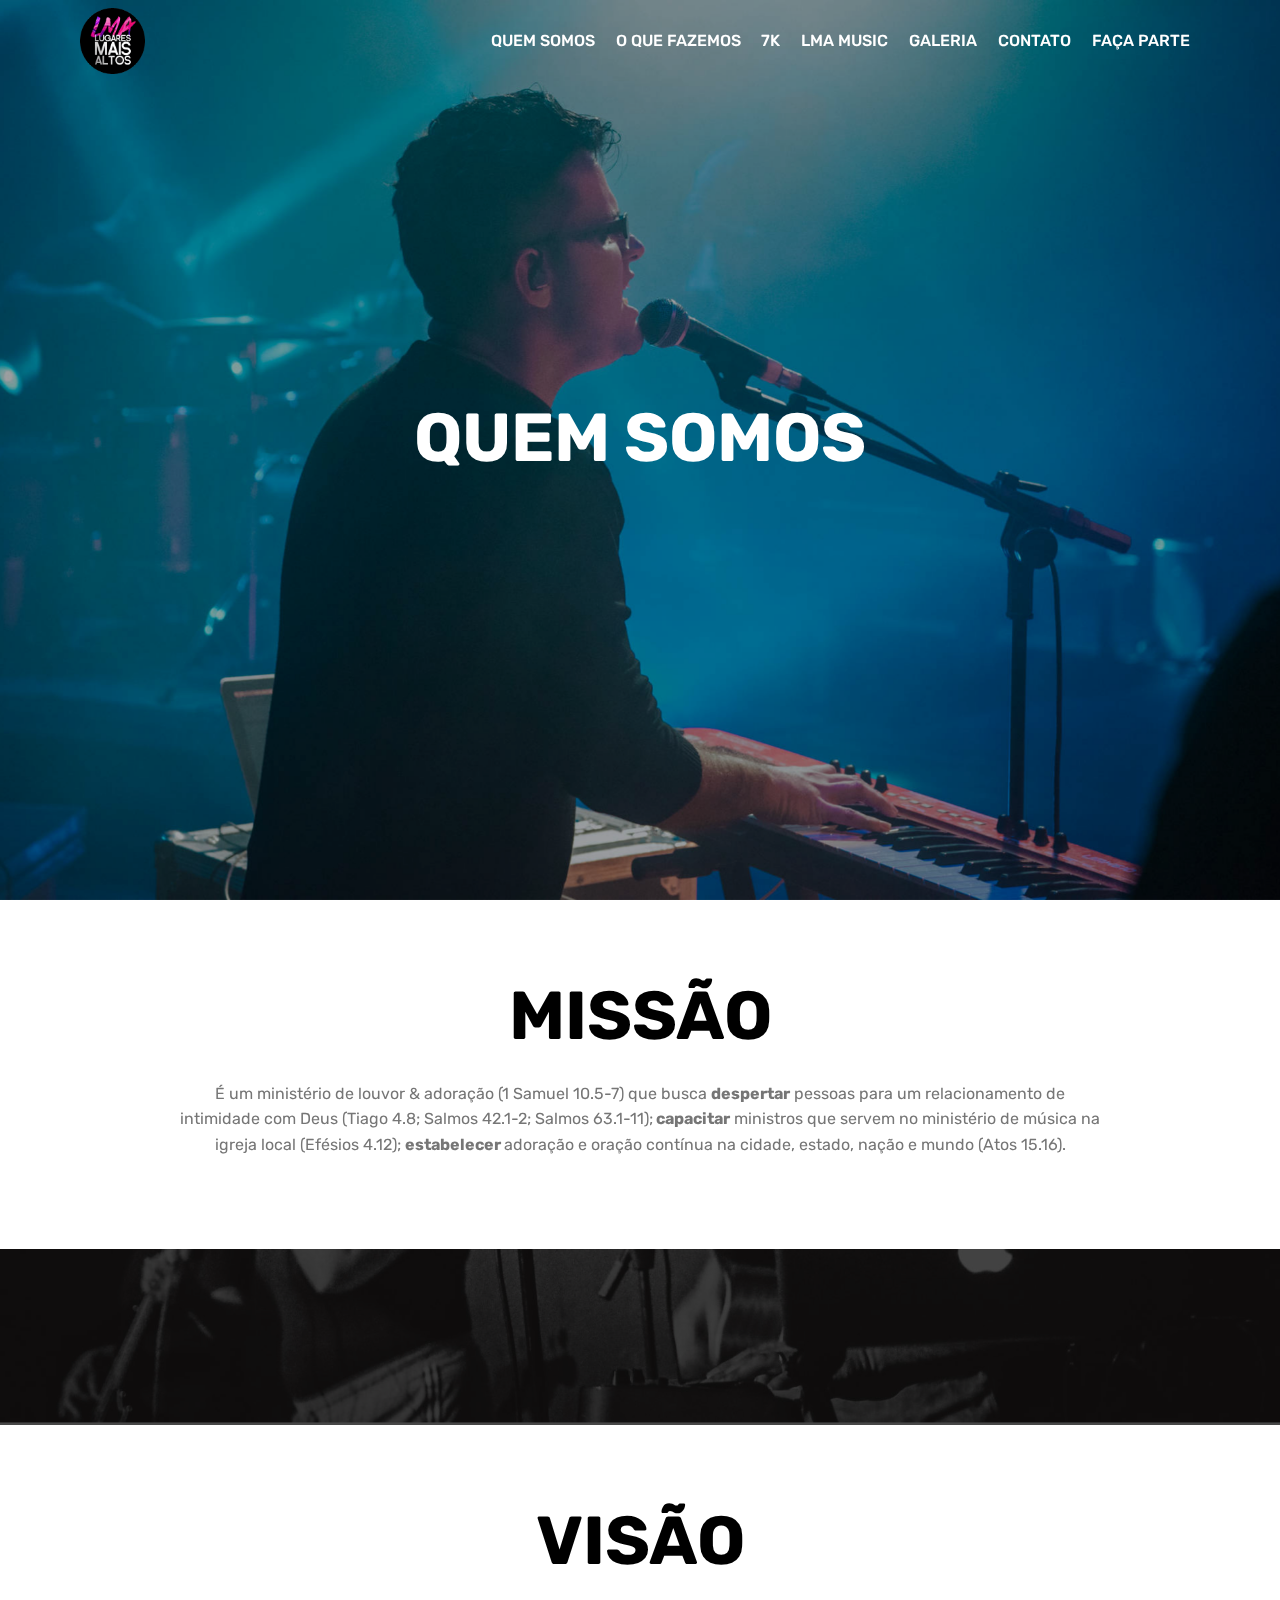
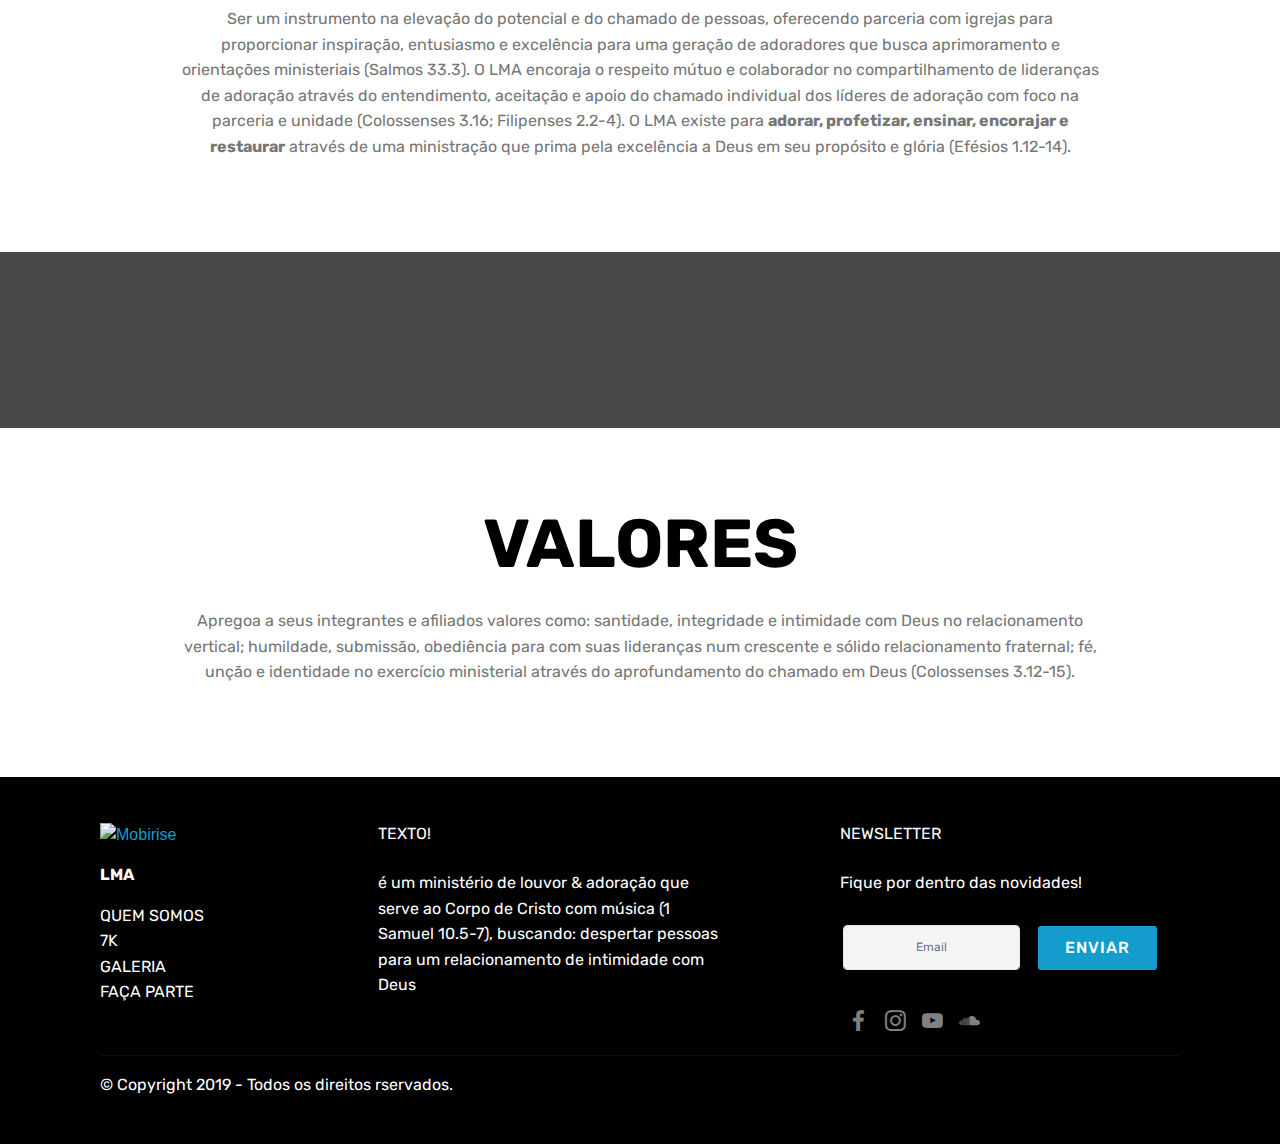
==== commit 96b604e2: "create github pages" ====
--- a/page1.html
+++ b/page1.html
@@ -6,7 +6,7 @@
   <meta http-equiv="X-UA-Compatible" content="IE=edge">
   <meta name="generator" content="Mobirise v4.8.6, mobirise.com">
   <meta name="viewport" content="width=device-width, initial-scale=1, minimum-scale=1">
-  <link rel="shortcut icon" href="assets/images/logo-114x115.png" type="image/x-icon">
+  <link rel="shortcut icon" href="assets/images/logo-1-96x97.png" type="image/x-icon">
   <meta name="description" content="Falando sobre o LMA.">
   <title>Quem Somos</title>
   <link rel="stylesheet" href="assets/web/assets/mobirise-icons/mobirise-icons.css">
@@ -24,7 +24,7 @@
   
 </head>
 <body>
-  <section class="menu cid-rtgoYfyivD" once="menu" id="menu1-38">
+  <section class="menu cid-rtpa2ZDMsk" once="menu" id="menu1-3k">
 
     
 
@@ -41,7 +41,7 @@
             <div class="navbar-brand">
                 <span class="navbar-logo">
                     <a href="index.html">
-                         <img src="assets/images/logo-114x115.png" alt="Mobirise" title="" style="height: 3.8rem;">
+                         <img src="assets/images/logo-1-96x97.png" alt="Mobirise" title="" style="height: 4.1rem;">
                     </a>
                 </span>
                 
@@ -71,7 +71,7 @@
     </nav>
 </section>
 
-<section class="engine"><a href="https://mobirise.info/x">free css templates</a></section><section class="header1 cid-rlL8clQP1W mbr-fullscreen mbr-parallax-background" id="header1-k">
+<section class="engine"><a href="https://mobirise.info/u">bootstrap html templates</a></section><section class="header1 cid-rlL8clQP1W mbr-fullscreen mbr-parallax-background" id="header1-k">
 
     
 
@@ -197,33 +197,70 @@
 
 </section>
 
-<section class="cid-rtgp1ESZuG" id="footer1-39">
-
-    
-
-    
-
-    <div class="container">
-        <div class="media-container-row content text-white">
-            <div class="col-12 col-md-3">
-                <div class="media-wrap">
+<section class="footer4 cid-rtpa4ePImB" id="footer4-3l">
+
+    
+
+    
+
+    <div class="container">
+        <div class="media-container-row content mbr-white">
+            <div class="col-md-3 col-sm-4">
+                <div class="mb-3 img-logo">
                     <a href="#top">
-                        <img src="assets/images/lma-logo-132x140.png" alt="Mobirise" title="">
+                        <img src="assets/images/lma-logo-190x202.png" alt="Mobirise" title="">
                     </a>
                 </div>
-            </div>
-            <div class="col-12 col-md-3 mbr-fonts-style display-7">
-                <h5 class="pb-3"><a href="page4.html" class="text-white">Galeria</a></h5>
-                <p class="mbr-text"></p>
-            </div>
-            <div class="col-12 col-md-3 mbr-fonts-style display-7">
-                <h5 class="pb-3"><a href="page6.html" class="text-white">Contato</a></h5>
-                <p class="mbr-text"></p>
-            </div>
-            <div class="col-12 col-md-3 mbr-fonts-style display-7">
-                <h5 class="pb-3"><a href="page7.html" class="text-white">
-                    Faça Parte</a></h5>
-                <p class="mbr-text"></p>
+                <p class="mb-3 mbr-fonts-style foot-title display-7"><strong>
+                    LMA</strong></p>
+                <p class="mbr-text mbr-fonts-style mbr-links-column display-7">
+                    <a href="page8.html" class="text-white">Q</a>UEM SOMOS&nbsp;<br><a href="#" class="text-white">7K</a>&nbsp;<br><a href="page4.html" class="text-white">GALERIA</a>&nbsp;<br><a href="page7.html" class="text-white">FAÇA PARTE</a></p>
+            </div>
+            <div class="col-md-4 col-sm-8">
+                <p class="mb-4 foot-title mbr-fonts-style display-7">
+                    TEXTO!</p>
+                <p class="mbr-text mbr-fonts-style foot-text display-7">é um ministério de louvor &amp; adoração que serve ao Corpo de Cristo com música (1 Samuel 10.5-7), buscando: despertar pessoas para um relacionamento de intimidade com Deus&nbsp;<br><br></p>
+            </div>
+            <div class="col-md-4 offset-md-1 col-sm-12">
+                <p class="mb-4 foot-title mbr-fonts-style display-7">NEWSLETTER</p>
+                <p class="mbr-text mbr-fonts-style form-text display-7">
+                    Fique por dentro das novidades!</p>
+                <div class="media-container-column" data-form-type="formoid">
+                    <div data-form-alert="" hidden="" class="align-center">Enviado com Sucesso!</div>
+
+                    <form class="form-inline" action="https://mobirise.com/" method="post" data-form-title="Mobirise Form">
+                        <input type="hidden" value="v5bLsGNRCZox9cNo51hdEbIWyRrmx6lYmnhO8Cp2of1v8doockPcgm6iL2VSPPH/BPKFmjPNK04aQS74XDT+zDd1dKk+Br43MzA5r2TkC2QMee0XaY/XEPzhj0QiviQM" data-form-email="true">
+                        <div class="form-group">
+                            <input type="email" class="form-control input-sm input-inverse my-2" name="email" required="" data-form-field="Email" placeholder="Email" id="email-footer4-3l">
+                        </div>
+                        <div class="input-group-btn m-2"><button href="" class="btn btn-primary display-4" type="submit" role="button">ENVIAR</button></div>
+                    </form>
+                </div>
+                <p class="mb-4 mbr-fonts-style foot-title display-7"></p>
+                <div class="social-list pl-0 mb-0">
+                        <div class="soc-item">
+                            
+                                <a href="https://www.facebook.com/lugaresmaisaltos" target="_blank"><span class="mbr-iconfont mbr-iconfont-social socicon-facebook socicon"></span></a>
+                            
+                        </div>
+                        <div class="soc-item">
+                            
+                                <a href="https://www.instagram.com/lugaresmaisaltos/" target="_blank"><span class="mbr-iconfont mbr-iconfont-social socicon-instagram socicon"></span></a>
+                            
+                        </div>
+                        <div class="soc-item">
+                            
+                                <a href="https://www.youtube.com/channel/UCrJoLCJeQw2ZOof-l8lA-vQ" target="_blank"><span class="mbr-iconfont mbr-iconfont-social socicon-youtube socicon"></span></a>
+                            
+                        </div>
+                        <div class="soc-item">
+                            
+                                <a href="https://soundcloud.com/lma-lugaresmaisaltos" target="_blank"><span class="mbr-iconfont mbr-iconfont-social socicon-soundcloud socicon"></span></a>
+                            
+                        </div>
+                        
+                        
+                </div>
             </div>
         </div>
         <div class="footer-lower">
@@ -233,35 +270,10 @@
                 </div>
             </div>
             <div class="media-container-row mbr-white">
-                <div class="col-sm-6 copyright">
+                <div class="col-sm-12 copyright">
                     <p class="mbr-text mbr-fonts-style display-7">
-                        © Copyright 2019 &nbsp;- Todos os direitos rservados.</p>
-                </div>
-                <div class="col-md-6">
-                    <div class="social-list align-right">
-                        <div class="soc-item">
-                            <a href="https://www.facebook.com/lugaresmaisaltos" target="_blank">
-                                <span class="mbr-iconfont mbr-iconfont-social socicon-facebook socicon"></span>
-                            </a>
-                        </div>
-                        <div class="soc-item">
-                            <a href="https://www.youtube.com/channel/UCrJoLCJeQw2ZOof-l8lA-vQ" target="_blank">
-                                <span class="mbr-iconfont mbr-iconfont-social socicon-youtube socicon"></span>
-                            </a>
-                        </div>
-                        <div class="soc-item">
-                            <a href="https://www.instagram.com/lugaresmaisaltos/" target="_blank">
-                                <span class="mbr-iconfont mbr-iconfont-social socicon-instagram socicon"></span>
-                            </a>
-                        </div>
-                        <div class="soc-item">
-                            <a href="https://soundcloud.com/lma-lugaresmaisaltos" target="_blank">
-                                <span class="mbr-iconfont mbr-iconfont-social socicon-soundcloud socicon"></span>
-                            </a>
-                        </div>
-                        
-                        
-                    </div>
+                        © Copyright 2019  - Todos os direitos rservados.
+                    </p>
                 </div>
             </div>
         </div>
@@ -278,6 +290,7 @@
   <script src="assets/touchswipe/jquery.touch-swipe.min.js"></script>
   <script src="assets/parallax/jarallax.min.js"></script>
   <script src="assets/theme/js/script.js"></script>
+  <script src="assets/formoid/formoid.min.js"></script>
   
   
  <div id="scrollToTop" class="scrollToTop mbr-arrow-up"><a style="text-align: center;"><i></i></a></div>
--- a/assets/mobirise/css/mbr-additional.css
+++ b/assets/mobirise/css/mbr-additional.css
@@ -1675,7 +1675,7 @@
 }
 .cid-qTkzRZLJNu .nav-link:hover,
 .cid-qTkzRZLJNu .dropdown-item:hover {
-  color: #c1c1c1 !important;
+  color: #767676 !important;
 }
 .cid-rsJAoOtQws {
   padding-top: 60px;
@@ -1803,115 +1803,153 @@
 .cid-rsJyCt2bXz .mbr-section-title {
   color: #ffffff;
 }
-.cid-qTkAaeaxX5 {
-  padding-top: 30px;
-  padding-bottom: 0px;
+.cid-rtp4uoVKuD {
+  padding-top: 45px;
+  padding-bottom: 30px;
   background-color: #000000;
 }
 @media (max-width: 767px) {
-  .cid-qTkAaeaxX5 .content {
+  .cid-rtp4uoVKuD .content {
     text-align: center;
   }
-  .cid-qTkAaeaxX5 .content > div:not(:last-child) {
+  .cid-rtp4uoVKuD .content > div:not(:last-child) {
     margin-bottom: 2rem;
   }
 }
-@media (max-width: 767px) {
-  .cid-qTkAaeaxX5 .media-wrap {
-    margin-bottom: 1rem;
-  }
-}
-.cid-qTkAaeaxX5 .media-wrap .mbr-iconfont-logo {
-  font-size: 7.5rem;
-  color: #f36;
-}
-.cid-qTkAaeaxX5 .media-wrap img {
+.cid-rtp4uoVKuD .img-logo img {
   height: 6rem;
 }
-@media (max-width: 767px) {
-  .cid-qTkAaeaxX5 .footer-lower .copyright {
-    margin-bottom: 1rem;
-    text-align: center;
-  }
-}
-.cid-qTkAaeaxX5 .footer-lower hr {
-  margin: 1rem 0;
-  border-color: #fff;
-  opacity: .05;
-}
-.cid-qTkAaeaxX5 .footer-lower .social-list {
+.cid-rtp4uoVKuD [type="email"] {
+  font-size: .75rem;
+  margin-bottom: 5px;
+  text-align: center;
+  min-width: 150px;
+}
+.cid-rtp4uoVKuD .input-group-btn {
+  display: inline-block;
+}
+.cid-rtp4uoVKuD .input-group-btn a.btn {
+  margin: 0 !important;
+}
+.cid-rtp4uoVKuD .input-group {
+  -webkit-flex-wrap: wrap;
+  flex-wrap: wrap;
+  justify-content: center;
+  -webkit-justify-content: center;
+}
+.cid-rtp4uoVKuD [type="submit"] {
+  padding: .75rem 1.5625rem !important;
+  margin-left: .625rem;
+  text-transform: none;
+}
+.cid-rtp4uoVKuD .social-list {
   padding-left: 0;
   margin-bottom: 0;
   list-style: none;
-  display: flex;
+  display: -webkit-flex;
   flex-wrap: wrap;
-  justify-content: flex-end;
-  -webkit-justify-content: flex-end;
-}
-.cid-qTkAaeaxX5 .footer-lower .social-list .mbr-iconfont-social {
+  -webkit-flex-wrap: wrap;
+}
+.cid-rtp4uoVKuD .social-list .mbr-iconfont-social {
   font-size: 1.3rem;
   color: #fff;
 }
-.cid-qTkAaeaxX5 .footer-lower .social-list .soc-item {
+.cid-rtp4uoVKuD .social-list .soc-item {
   margin: 0 .5rem;
 }
-.cid-qTkAaeaxX5 .footer-lower .social-list a {
+.cid-rtp4uoVKuD .social-list a {
   margin: 0;
   opacity: .5;
   -webkit-transition: .2s linear;
   transition: .2s linear;
 }
-.cid-qTkAaeaxX5 .footer-lower .social-list a:hover {
+.cid-rtp4uoVKuD .social-list a:hover {
   opacity: 1;
 }
 @media (max-width: 767px) {
-  .cid-qTkAaeaxX5 .footer-lower .social-list {
+  .cid-rtp4uoVKuD .social-list {
     justify-content: center;
     -webkit-justify-content: center;
   }
 }
-.cid-rtgp7wep13 .navbar {
+@media (max-width: 767px) {
+  .cid-rtp4uoVKuD .footer-lower .copyright {
+    margin-bottom: 1rem;
+    text-align: center;
+  }
+}
+.cid-rtp4uoVKuD .footer-lower hr {
+  margin: 1rem 0;
+  border-color: #fff;
+  opacity: .05;
+}
+.cid-rtp4uoVKuD form .input-group input.form-control,
+.cid-rtp4uoVKuD form .input-group-btn .btn {
+  border-top-right-radius: 3px;
+  border-bottom-right-radius: 3px;
+  border-top-left-radius: 3px;
+  border-bottom-left-radius: 3px;
+}
+.cid-rtp4uoVKuD .form-inline {
+  justify-content: center;
+  -webkit-justify-content: center;
+}
+.cid-rtp4uoVKuD .form-group {
+  margin: 0;
+}
+@media (max-width: 767px) {
+  .cid-rtp4uoVKuD .foot-logo {
+    text-align: center !important;
+  }
+  .cid-rtp4uoVKuD .foot-title {
+    text-align: center !important;
+  }
+  .cid-rtp4uoVKuD .mbr-text {
+    text-align: center !important;
+  }
+}
+.cid-rtpaf160dG .navbar {
   padding: .5rem 0;
   background: #000000;
   transition: none;
   min-height: 77px;
 }
-.cid-rtgp7wep13 .navbar-dropdown.bg-color.transparent.opened {
+.cid-rtpaf160dG .navbar-dropdown.bg-color.transparent.opened {
   background: #000000;
 }
-.cid-rtgp7wep13 a {
+.cid-rtpaf160dG a {
   font-style: normal;
 }
-.cid-rtgp7wep13 .nav-item span {
+.cid-rtpaf160dG .nav-item span {
   padding-right: 0.4em;
   line-height: 0.5em;
   vertical-align: text-bottom;
   position: relative;
   text-decoration: none;
 }
-.cid-rtgp7wep13 .nav-item a {
+.cid-rtpaf160dG .nav-item a {
   display: flex;
   align-items: center;
   justify-content: center;
   padding: 0.7rem 0 !important;
   margin: 0rem .65rem !important;
 }
-.cid-rtgp7wep13 .nav-item:focus,
-.cid-rtgp7wep13 .nav-link:focus {
+.cid-rtpaf160dG .nav-item:focus,
+.cid-rtpaf160dG .nav-link:focus {
   outline: none;
 }
-.cid-rtgp7wep13 .btn {
+.cid-rtpaf160dG .btn {
   padding: 0.4rem 1.5rem;
   display: inline-flex;
   align-items: center;
 }
-.cid-rtgp7wep13 .btn .mbr-iconfont {
+.cid-rtpaf160dG .btn .mbr-iconfont {
   font-size: 1.6rem;
 }
-.cid-rtgp7wep13 .menu-logo {
+.cid-rtpaf160dG .menu-logo {
   margin-right: auto;
 }
-.cid-rtgp7wep13 .menu-logo .navbar-brand {
+.cid-rtpaf160dG .menu-logo .navbar-brand {
   display: flex;
   margin-left: 5rem;
   padding: 0;
@@ -1919,7 +1957,7 @@
   min-height: 3.8rem;
   align-items: center;
 }
-.cid-rtgp7wep13 .menu-logo .navbar-brand .navbar-caption-wrap {
+.cid-rtpaf160dG .menu-logo .navbar-brand .navbar-caption-wrap {
   display: -webkit-flex;
   -webkit-align-items: center;
   align-items: center;
@@ -1927,40 +1965,40 @@
   min-width: 7rem;
   margin: .3rem 0;
 }
-.cid-rtgp7wep13 .menu-logo .navbar-brand .navbar-caption-wrap .navbar-caption {
+.cid-rtpaf160dG .menu-logo .navbar-brand .navbar-caption-wrap .navbar-caption {
   line-height: 1.2rem !important;
   padding-right: 2rem;
 }
-.cid-rtgp7wep13 .menu-logo .navbar-brand .navbar-logo {
+.cid-rtpaf160dG .menu-logo .navbar-brand .navbar-logo {
   font-size: 4rem;
   transition: font-size 0.25s;
 }
-.cid-rtgp7wep13 .menu-logo .navbar-brand .navbar-logo img {
+.cid-rtpaf160dG .menu-logo .navbar-brand .navbar-logo img {
   display: flex;
 }
-.cid-rtgp7wep13 .menu-logo .navbar-brand .navbar-logo .mbr-iconfont {
+.cid-rtpaf160dG .menu-logo .navbar-brand .navbar-logo .mbr-iconfont {
   transition: font-size 0.25s;
 }
-.cid-rtgp7wep13 .navbar-toggleable-sm .navbar-collapse {
+.cid-rtpaf160dG .navbar-toggleable-sm .navbar-collapse {
   justify-content: flex-end;
   -webkit-justify-content: flex-end;
   padding-right: 5rem;
   width: auto;
 }
-.cid-rtgp7wep13 .navbar-toggleable-sm .navbar-collapse .navbar-nav {
+.cid-rtpaf160dG .navbar-toggleable-sm .navbar-collapse .navbar-nav {
   flex-wrap: wrap;
   -webkit-flex-wrap: wrap;
   padding-left: 0;
 }
-.cid-rtgp7wep13 .navbar-toggleable-sm .navbar-collapse .navbar-nav .nav-item {
+.cid-rtpaf160dG .navbar-toggleable-sm .navbar-collapse .navbar-nav .nav-item {
   -webkit-align-self: center;
   align-self: center;
 }
-.cid-rtgp7wep13 .navbar-toggleable-sm .navbar-collapse .navbar-buttons {
+.cid-rtpaf160dG .navbar-toggleable-sm .navbar-collapse .navbar-buttons {
   padding-left: 0;
   padding-bottom: 0;
 }
-.cid-rtgp7wep13 .dropdown .dropdown-menu {
+.cid-rtpaf160dG .dropdown .dropdown-menu {
   background: #000000;
   display: none;
   position: absolute;
@@ -1969,20 +2007,20 @@
   padding-bottom: 1.4rem;
   text-align: left;
 }
-.cid-rtgp7wep13 .dropdown .dropdown-menu .dropdown-item {
+.cid-rtpaf160dG .dropdown .dropdown-menu .dropdown-item {
   width: auto;
   padding: 0.235em 1.5385em 0.235em 1.5385em !important;
 }
-.cid-rtgp7wep13 .dropdown .dropdown-menu .dropdown-item::after {
+.cid-rtpaf160dG .dropdown .dropdown-menu .dropdown-item::after {
   right: 0.5rem;
 }
-.cid-rtgp7wep13 .dropdown .dropdown-menu .dropdown-submenu {
+.cid-rtpaf160dG .dropdown .dropdown-menu .dropdown-submenu {
   margin: 0;
 }
-.cid-rtgp7wep13 .dropdown.open > .dropdown-menu {
+.cid-rtpaf160dG .dropdown.open > .dropdown-menu {
   display: block;
 }
-.cid-rtgp7wep13 .navbar-toggleable-sm.opened:after {
+.cid-rtpaf160dG .navbar-toggleable-sm.opened:after {
   position: absolute;
   width: 100vw;
   height: 100vh;
@@ -1994,28 +2032,28 @@
   -webkit-transform: translateY(100%);
   z-index: 1000;
 }
-.cid-rtgp7wep13 .navbar.navbar-short {
+.cid-rtpaf160dG .navbar.navbar-short {
   min-height: 60px;
   transition: all .2s;
 }
-.cid-rtgp7wep13 .navbar.navbar-short .navbar-toggler-right {
+.cid-rtpaf160dG .navbar.navbar-short .navbar-toggler-right {
   top: 20px;
 }
-.cid-rtgp7wep13 .navbar.navbar-short .navbar-logo a {
+.cid-rtpaf160dG .navbar.navbar-short .navbar-logo a {
   font-size: 2.5rem !important;
   line-height: 2.5rem;
   transition: font-size 0.25s;
 }
-.cid-rtgp7wep13 .navbar.navbar-short .navbar-logo a .mbr-iconfont {
+.cid-rtpaf160dG .navbar.navbar-short .navbar-logo a .mbr-iconfont {
   font-size: 2.5rem !important;
 }
-.cid-rtgp7wep13 .navbar.navbar-short .navbar-logo a img {
+.cid-rtpaf160dG .navbar.navbar-short .navbar-logo a img {
   height: 3rem !important;
 }
-.cid-rtgp7wep13 .navbar.navbar-short .navbar-brand {
+.cid-rtpaf160dG .navbar.navbar-short .navbar-brand {
   min-height: 3rem;
 }
-.cid-rtgp7wep13 button.navbar-toggler {
+.cid-rtpaf160dG button.navbar-toggler {
   width: 31px;
   height: 18px;
   cursor: pointer;
@@ -2023,10 +2061,10 @@
   top: 1.5rem;
   right: 1rem;
 }
-.cid-rtgp7wep13 button.navbar-toggler:focus {
+.cid-rtpaf160dG button.navbar-toggler:focus {
   outline: none;
 }
-.cid-rtgp7wep13 button.navbar-toggler .hamburger span {
+.cid-rtpaf160dG button.navbar-toggler .hamburger span {
   position: absolute;
   right: 0;
   width: 30px;
@@ -2034,92 +2072,92 @@
   border-right: 5px;
   background-color: #ffffff;
 }
-.cid-rtgp7wep13 button.navbar-toggler .hamburger span:nth-child(1) {
+.cid-rtpaf160dG button.navbar-toggler .hamburger span:nth-child(1) {
   top: 0;
   transition: all .2s;
 }
-.cid-rtgp7wep13 button.navbar-toggler .hamburger span:nth-child(2) {
+.cid-rtpaf160dG button.navbar-toggler .hamburger span:nth-child(2) {
   top: 8px;
   transition: all .15s;
 }
-.cid-rtgp7wep13 button.navbar-toggler .hamburger span:nth-child(3) {
+.cid-rtpaf160dG button.navbar-toggler .hamburger span:nth-child(3) {
   top: 8px;
   transition: all .15s;
 }
-.cid-rtgp7wep13 button.navbar-toggler .hamburger span:nth-child(4) {
+.cid-rtpaf160dG button.navbar-toggler .hamburger span:nth-child(4) {
   top: 16px;
   transition: all .2s;
 }
-.cid-rtgp7wep13 nav.opened .hamburger span:nth-child(1) {
+.cid-rtpaf160dG nav.opened .hamburger span:nth-child(1) {
   top: 8px;
   width: 0;
   opacity: 0;
   right: 50%;
   transition: all .2s;
 }
-.cid-rtgp7wep13 nav.opened .hamburger span:nth-child(2) {
+.cid-rtpaf160dG nav.opened .hamburger span:nth-child(2) {
   -webkit-transform: rotate(45deg);
   transform: rotate(45deg);
   transition: all .25s;
 }
-.cid-rtgp7wep13 nav.opened .hamburger span:nth-child(3) {
+.cid-rtpaf160dG nav.opened .hamburger span:nth-child(3) {
   -webkit-transform: rotate(-45deg);
   transform: rotate(-45deg);
   transition: all .25s;
 }
-.cid-rtgp7wep13 nav.opened .hamburger span:nth-child(4) {
+.cid-rtpaf160dG nav.opened .hamburger span:nth-child(4) {
   top: 8px;
   width: 0;
   opacity: 0;
   right: 50%;
   transition: all .2s;
 }
-.cid-rtgp7wep13 .collapsed.navbar-expand {
+.cid-rtpaf160dG .collapsed.navbar-expand {
   flex-direction: column;
 }
-.cid-rtgp7wep13 .collapsed .btn {
+.cid-rtpaf160dG .collapsed .btn {
   display: flex;
 }
-.cid-rtgp7wep13 .collapsed .navbar-collapse {
+.cid-rtpaf160dG .collapsed .navbar-collapse {
   display: none !important;
   padding-right: 0 !important;
 }
-.cid-rtgp7wep13 .collapsed .navbar-collapse.collapsing,
-.cid-rtgp7wep13 .collapsed .navbar-collapse.show {
+.cid-rtpaf160dG .collapsed .navbar-collapse.collapsing,
+.cid-rtpaf160dG .collapsed .navbar-collapse.show {
   display: block !important;
 }
-.cid-rtgp7wep13 .collapsed .navbar-collapse.collapsing .navbar-nav,
-.cid-rtgp7wep13 .collapsed .navbar-collapse.show .navbar-nav {
+.cid-rtpaf160dG .collapsed .navbar-collapse.collapsing .navbar-nav,
+.cid-rtpaf160dG .collapsed .navbar-collapse.show .navbar-nav {
   display: block;
   text-align: center;
 }
-.cid-rtgp7wep13 .collapsed .navbar-collapse.collapsing .navbar-nav .nav-item,
-.cid-rtgp7wep13 .collapsed .navbar-collapse.show .navbar-nav .nav-item {
+.cid-rtpaf160dG .collapsed .navbar-collapse.collapsing .navbar-nav .nav-item,
+.cid-rtpaf160dG .collapsed .navbar-collapse.show .navbar-nav .nav-item {
   clear: both;
 }
-.cid-rtgp7wep13 .collapsed .navbar-collapse.collapsing .navbar-nav .nav-item:last-child,
-.cid-rtgp7wep13 .collapsed .navbar-collapse.show .navbar-nav .nav-item:last-child {
+.cid-rtpaf160dG .collapsed .navbar-collapse.collapsing .navbar-nav .nav-item:last-child,
+.cid-rtpaf160dG .collapsed .navbar-collapse.show .navbar-nav .nav-item:last-child {
   margin-bottom: 1rem;
 }
-.cid-rtgp7wep13 .collapsed .navbar-collapse.collapsing .navbar-buttons,
-.cid-rtgp7wep13 .collapsed .navbar-collapse.show .navbar-buttons {
+.cid-rtpaf160dG .collapsed .navbar-collapse.collapsing .navbar-buttons,
+.cid-rtpaf160dG .collapsed .navbar-collapse.show .navbar-buttons {
   text-align: center;
 }
-.cid-rtgp7wep13 .collapsed .navbar-collapse.collapsing .navbar-buttons:last-child,
-.cid-rtgp7wep13 .collapsed .navbar-collapse.show .navbar-buttons:last-child {
+.cid-rtpaf160dG .collapsed .navbar-collapse.collapsing .navbar-buttons:last-child,
+.cid-rtpaf160dG .collapsed .navbar-collapse.show .navbar-buttons:last-child {
   margin-bottom: 1rem;
 }
-.cid-rtgp7wep13 .collapsed button.navbar-toggler {
+.cid-rtpaf160dG .collapsed button.navbar-toggler {
   display: block;
 }
-.cid-rtgp7wep13 .collapsed .navbar-brand {
+.cid-rtpaf160dG .collapsed .navbar-brand {
   margin-left: 1rem !important;
 }
-.cid-rtgp7wep13 .collapsed .navbar-toggleable-sm {
+.cid-rtpaf160dG .collapsed .navbar-toggleable-sm {
   flex-direction: column;
   -webkit-flex-direction: column;
 }
-.cid-rtgp7wep13 .collapsed .dropdown .dropdown-menu {
+.cid-rtpaf160dG .collapsed .dropdown .dropdown-menu {
   width: 100%;
   text-align: center;
   position: relative;
@@ -2131,19 +2169,19 @@
   transition-duration: .5s;
   transition-property: opacity,padding,height;
 }
-.cid-rtgp7wep13 .collapsed .dropdown.open > .dropdown-menu {
+.cid-rtpaf160dG .collapsed .dropdown.open > .dropdown-menu {
   position: relative;
   opacity: 1;
   height: auto;
   padding: 1.4rem 0;
   visibility: visible;
 }
-.cid-rtgp7wep13 .collapsed .dropdown .dropdown-submenu {
+.cid-rtpaf160dG .collapsed .dropdown .dropdown-submenu {
   left: 0;
   text-align: center;
   width: 100%;
 }
-.cid-rtgp7wep13 .collapsed .dropdown .dropdown-toggle[data-toggle="dropdown-submenu"]::after {
+.cid-rtpaf160dG .collapsed .dropdown .dropdown-toggle[data-toggle="dropdown-submenu"]::after {
   margin-top: 0;
   position: inherit;
   right: 0;
@@ -2159,55 +2197,55 @@
   border-left: .30em solid transparent;
 }
 @media (max-width: 991px) {
-  .cid-rtgp7wep13 .navbar-expand {
+  .cid-rtpaf160dG .navbar-expand {
     flex-direction: column;
   }
-  .cid-rtgp7wep13 img {
+  .cid-rtpaf160dG img {
     height: 3.8rem !important;
   }
-  .cid-rtgp7wep13 .btn {
+  .cid-rtpaf160dG .btn {
     display: flex;
   }
-  .cid-rtgp7wep13 button.navbar-toggler {
+  .cid-rtpaf160dG button.navbar-toggler {
     display: block;
   }
-  .cid-rtgp7wep13 .navbar-brand {
+  .cid-rtpaf160dG .navbar-brand {
     margin-left: 1rem !important;
   }
-  .cid-rtgp7wep13 .navbar-toggleable-sm {
+  .cid-rtpaf160dG .navbar-toggleable-sm {
     flex-direction: column;
     -webkit-flex-direction: column;
   }
-  .cid-rtgp7wep13 .navbar-collapse {
+  .cid-rtpaf160dG .navbar-collapse {
     display: none !important;
     padding-right: 0 !important;
   }
-  .cid-rtgp7wep13 .navbar-collapse.collapsing,
-  .cid-rtgp7wep13 .navbar-collapse.show {
+  .cid-rtpaf160dG .navbar-collapse.collapsing,
+  .cid-rtpaf160dG .navbar-collapse.show {
     display: block !important;
   }
-  .cid-rtgp7wep13 .navbar-collapse.collapsing .navbar-nav,
-  .cid-rtgp7wep13 .navbar-collapse.show .navbar-nav {
+  .cid-rtpaf160dG .navbar-collapse.collapsing .navbar-nav,
+  .cid-rtpaf160dG .navbar-collapse.show .navbar-nav {
     display: block;
     text-align: center;
   }
-  .cid-rtgp7wep13 .navbar-collapse.collapsing .navbar-nav .nav-item,
-  .cid-rtgp7wep13 .navbar-collapse.show .navbar-nav .nav-item {
+  .cid-rtpaf160dG .navbar-collapse.collapsing .navbar-nav .nav-item,
+  .cid-rtpaf160dG .navbar-collapse.show .navbar-nav .nav-item {
     clear: both;
   }
-  .cid-rtgp7wep13 .navbar-collapse.collapsing .navbar-nav .nav-item:last-child,
-  .cid-rtgp7wep13 .navbar-collapse.show .navbar-nav .nav-item:last-child {
+  .cid-rtpaf160dG .navbar-collapse.collapsing .navbar-nav .nav-item:last-child,
+  .cid-rtpaf160dG .navbar-collapse.show .navbar-nav .nav-item:last-child {
     margin-bottom: 1rem;
   }
-  .cid-rtgp7wep13 .navbar-collapse.collapsing .navbar-buttons,
-  .cid-rtgp7wep13 .navbar-collapse.show .navbar-buttons {
+  .cid-rtpaf160dG .navbar-collapse.collapsing .navbar-buttons,
+  .cid-rtpaf160dG .navbar-collapse.show .navbar-buttons {
     text-align: center;
   }
-  .cid-rtgp7wep13 .navbar-collapse.collapsing .navbar-buttons:last-child,
-  .cid-rtgp7wep13 .navbar-collapse.show .navbar-buttons:last-child {
+  .cid-rtpaf160dG .navbar-collapse.collapsing .navbar-buttons:last-child,
+  .cid-rtpaf160dG .navbar-collapse.show .navbar-buttons:last-child {
     margin-bottom: 1rem;
   }
-  .cid-rtgp7wep13 .dropdown .dropdown-menu {
+  .cid-rtpaf160dG .dropdown .dropdown-menu {
     width: 100%;
     text-align: center;
     position: relative;
@@ -2219,19 +2257,19 @@
     transition-duration: .5s;
     transition-property: opacity,padding,height;
   }
-  .cid-rtgp7wep13 .dropdown.open > .dropdown-menu {
+  .cid-rtpaf160dG .dropdown.open > .dropdown-menu {
     position: relative;
     opacity: 1;
     height: auto;
     padding: 1.4rem 0;
     visibility: visible;
   }
-  .cid-rtgp7wep13 .dropdown .dropdown-submenu {
+  .cid-rtpaf160dG .dropdown .dropdown-submenu {
     left: 0;
     text-align: center;
     width: 100%;
   }
-  .cid-rtgp7wep13 .dropdown .dropdown-toggle[data-toggle="dropdown-submenu"]::after {
+  .cid-rtpaf160dG .dropdown .dropdown-toggle[data-toggle="dropdown-submenu"]::after {
     margin-top: 0;
     position: inherit;
     right: 0;
@@ -2248,16 +2286,16 @@
   }
 }
 @media (min-width: 767px) {
-  .cid-rtgp7wep13 .menu-logo {
+  .cid-rtpaf160dG .menu-logo {
     flex-shrink: 0;
   }
 }
-.cid-rtgp7wep13 .navbar-collapse {
+.cid-rtpaf160dG .navbar-collapse {
   flex-basis: auto;
 }
-.cid-rtgp7wep13 .nav-link:hover,
-.cid-rtgp7wep13 .dropdown-item:hover {
-  color: #c1c1c1 !important;
+.cid-rtpaf160dG .nav-link:hover,
+.cid-rtpaf160dG .dropdown-item:hover {
+  color: #767676 !important;
 }
 .cid-rlQNfkQNvh {
   background-image: url("../../../assets/images/2019-02-12-23.00.48-2000x138911.jpg");
@@ -2389,115 +2427,153 @@
     text-align: center;
   }
 }
-.cid-rtgpaSoGpB {
-  padding-top: 30px;
-  padding-bottom: 0px;
+.cid-rtpagq54mu {
+  padding-top: 45px;
+  padding-bottom: 30px;
   background-color: #000000;
 }
 @media (max-width: 767px) {
-  .cid-rtgpaSoGpB .content {
+  .cid-rtpagq54mu .content {
     text-align: center;
   }
-  .cid-rtgpaSoGpB .content > div:not(:last-child) {
+  .cid-rtpagq54mu .content > div:not(:last-child) {
     margin-bottom: 2rem;
   }
 }
-@media (max-width: 767px) {
-  .cid-rtgpaSoGpB .media-wrap {
-    margin-bottom: 1rem;
-  }
-}
-.cid-rtgpaSoGpB .media-wrap .mbr-iconfont-logo {
-  font-size: 7.5rem;
-  color: #f36;
-}
-.cid-rtgpaSoGpB .media-wrap img {
+.cid-rtpagq54mu .img-logo img {
   height: 6rem;
 }
-@media (max-width: 767px) {
-  .cid-rtgpaSoGpB .footer-lower .copyright {
-    margin-bottom: 1rem;
-    text-align: center;
-  }
-}
-.cid-rtgpaSoGpB .footer-lower hr {
-  margin: 1rem 0;
-  border-color: #fff;
-  opacity: .05;
-}
-.cid-rtgpaSoGpB .footer-lower .social-list {
+.cid-rtpagq54mu [type="email"] {
+  font-size: .75rem;
+  margin-bottom: 5px;
+  text-align: center;
+  min-width: 150px;
+}
+.cid-rtpagq54mu .input-group-btn {
+  display: inline-block;
+}
+.cid-rtpagq54mu .input-group-btn a.btn {
+  margin: 0 !important;
+}
+.cid-rtpagq54mu .input-group {
+  -webkit-flex-wrap: wrap;
+  flex-wrap: wrap;
+  justify-content: center;
+  -webkit-justify-content: center;
+}
+.cid-rtpagq54mu [type="submit"] {
+  padding: .75rem 1.5625rem !important;
+  margin-left: .625rem;
+  text-transform: none;
+}
+.cid-rtpagq54mu .social-list {
   padding-left: 0;
   margin-bottom: 0;
   list-style: none;
-  display: flex;
+  display: -webkit-flex;
   flex-wrap: wrap;
-  justify-content: flex-end;
-  -webkit-justify-content: flex-end;
-}
-.cid-rtgpaSoGpB .footer-lower .social-list .mbr-iconfont-social {
+  -webkit-flex-wrap: wrap;
+}
+.cid-rtpagq54mu .social-list .mbr-iconfont-social {
   font-size: 1.3rem;
   color: #fff;
 }
-.cid-rtgpaSoGpB .footer-lower .social-list .soc-item {
+.cid-rtpagq54mu .social-list .soc-item {
   margin: 0 .5rem;
 }
-.cid-rtgpaSoGpB .footer-lower .social-list a {
+.cid-rtpagq54mu .social-list a {
   margin: 0;
   opacity: .5;
   -webkit-transition: .2s linear;
   transition: .2s linear;
 }
-.cid-rtgpaSoGpB .footer-lower .social-list a:hover {
+.cid-rtpagq54mu .social-list a:hover {
   opacity: 1;
 }
 @media (max-width: 767px) {
-  .cid-rtgpaSoGpB .footer-lower .social-list {
+  .cid-rtpagq54mu .social-list {
     justify-content: center;
     -webkit-justify-content: center;
   }
 }
-.cid-rlLgAjOTc4 .navbar {
+@media (max-width: 767px) {
+  .cid-rtpagq54mu .footer-lower .copyright {
+    margin-bottom: 1rem;
+    text-align: center;
+  }
+}
+.cid-rtpagq54mu .footer-lower hr {
+  margin: 1rem 0;
+  border-color: #fff;
+  opacity: .05;
+}
+.cid-rtpagq54mu form .input-group input.form-control,
+.cid-rtpagq54mu form .input-group-btn .btn {
+  border-top-right-radius: 3px;
+  border-bottom-right-radius: 3px;
+  border-top-left-radius: 3px;
+  border-bottom-left-radius: 3px;
+}
+.cid-rtpagq54mu .form-inline {
+  justify-content: center;
+  -webkit-justify-content: center;
+}
+.cid-rtpagq54mu .form-group {
+  margin: 0;
+}
+@media (max-width: 767px) {
+  .cid-rtpagq54mu .foot-logo {
+    text-align: center !important;
+  }
+  .cid-rtpagq54mu .foot-title {
+    text-align: center !important;
+  }
+  .cid-rtpagq54mu .mbr-text {
+    text-align: center !important;
+  }
+}
+.cid-rtpauyulBk .navbar {
   padding: .5rem 0;
   background: #000000;
   transition: none;
   min-height: 77px;
 }
-.cid-rlLgAjOTc4 .navbar-dropdown.bg-color.transparent.opened {
+.cid-rtpauyulBk .navbar-dropdown.bg-color.transparent.opened {
   background: #000000;
 }
-.cid-rlLgAjOTc4 a {
+.cid-rtpauyulBk a {
   font-style: normal;
 }
-.cid-rlLgAjOTc4 .nav-item span {
+.cid-rtpauyulBk .nav-item span {
   padding-right: 0.4em;
   line-height: 0.5em;
   vertical-align: text-bottom;
   position: relative;
   text-decoration: none;
 }
-.cid-rlLgAjOTc4 .nav-item a {
+.cid-rtpauyulBk .nav-item a {
   display: flex;
   align-items: center;
   justify-content: center;
   padding: 0.7rem 0 !important;
   margin: 0rem .65rem !important;
 }
-.cid-rlLgAjOTc4 .nav-item:focus,
-.cid-rlLgAjOTc4 .nav-link:focus {
+.cid-rtpauyulBk .nav-item:focus,
+.cid-rtpauyulBk .nav-link:focus {
   outline: none;
 }
-.cid-rlLgAjOTc4 .btn {
+.cid-rtpauyulBk .btn {
   padding: 0.4rem 1.5rem;
   display: inline-flex;
   align-items: center;
 }
-.cid-rlLgAjOTc4 .btn .mbr-iconfont {
+.cid-rtpauyulBk .btn .mbr-iconfont {
   font-size: 1.6rem;
 }
-.cid-rlLgAjOTc4 .menu-logo {
+.cid-rtpauyulBk .menu-logo {
   margin-right: auto;
 }
-.cid-rlLgAjOTc4 .menu-logo .navbar-brand {
+.cid-rtpauyulBk .menu-logo .navbar-brand {
   display: flex;
   margin-left: 5rem;
   padding: 0;
@@ -2505,7 +2581,7 @@
   min-height: 3.8rem;
   align-items: center;
 }
-.cid-rlLgAjOTc4 .menu-logo .navbar-brand .navbar-caption-wrap {
+.cid-rtpauyulBk .menu-logo .navbar-brand .navbar-caption-wrap {
   display: -webkit-flex;
   -webkit-align-items: center;
   align-items: center;
@@ -2513,40 +2589,40 @@
   min-width: 7rem;
   margin: .3rem 0;
 }
-.cid-rlLgAjOTc4 .menu-logo .navbar-brand .navbar-caption-wrap .navbar-caption {
+.cid-rtpauyulBk .menu-logo .navbar-brand .navbar-caption-wrap .navbar-caption {
   line-height: 1.2rem !important;
   padding-right: 2rem;
 }
-.cid-rlLgAjOTc4 .menu-logo .navbar-brand .navbar-logo {
+.cid-rtpauyulBk .menu-logo .navbar-brand .navbar-logo {
   font-size: 4rem;
   transition: font-size 0.25s;
 }
-.cid-rlLgAjOTc4 .menu-logo .navbar-brand .navbar-logo img {
+.cid-rtpauyulBk .menu-logo .navbar-brand .navbar-logo img {
   display: flex;
 }
-.cid-rlLgAjOTc4 .menu-logo .navbar-brand .navbar-logo .mbr-iconfont {
+.cid-rtpauyulBk .menu-logo .navbar-brand .navbar-logo .mbr-iconfont {
   transition: font-size 0.25s;
 }
-.cid-rlLgAjOTc4 .navbar-toggleable-sm .navbar-collapse {
+.cid-rtpauyulBk .navbar-toggleable-sm .navbar-collapse {
   justify-content: flex-end;
   -webkit-justify-content: flex-end;
   padding-right: 5rem;
   width: auto;
 }
-.cid-rlLgAjOTc4 .navbar-toggleable-sm .navbar-collapse .navbar-nav {
+.cid-rtpauyulBk .navbar-toggleable-sm .navbar-collapse .navbar-nav {
   flex-wrap: wrap;
   -webkit-flex-wrap: wrap;
   padding-left: 0;
 }
-.cid-rlLgAjOTc4 .navbar-toggleable-sm .navbar-collapse .navbar-nav .nav-item {
+.cid-rtpauyulBk .navbar-toggleable-sm .navbar-collapse .navbar-nav .nav-item {
   -webkit-align-self: center;
   align-self: center;
 }
-.cid-rlLgAjOTc4 .navbar-toggleable-sm .navbar-collapse .navbar-buttons {
+.cid-rtpauyulBk .navbar-toggleable-sm .navbar-collapse .navbar-buttons {
   padding-left: 0;
   padding-bottom: 0;
 }
-.cid-rlLgAjOTc4 .dropdown .dropdown-menu {
+.cid-rtpauyulBk .dropdown .dropdown-menu {
   background: #000000;
   display: none;
   position: absolute;
@@ -2555,20 +2631,20 @@
   padding-bottom: 1.4rem;
   text-align: left;
 }
-.cid-rlLgAjOTc4 .dropdown .dropdown-menu .dropdown-item {
+.cid-rtpauyulBk .dropdown .dropdown-menu .dropdown-item {
   width: auto;
   padding: 0.235em 1.5385em 0.235em 1.5385em !important;
 }
-.cid-rlLgAjOTc4 .dropdown .dropdown-menu .dropdown-item::after {
+.cid-rtpauyulBk .dropdown .dropdown-menu .dropdown-item::after {
   right: 0.5rem;
 }
-.cid-rlLgAjOTc4 .dropdown .dropdown-menu .dropdown-submenu {
+.cid-rtpauyulBk .dropdown .dropdown-menu .dropdown-submenu {
   margin: 0;
 }
-.cid-rlLgAjOTc4 .dropdown.open > .dropdown-menu {
+.cid-rtpauyulBk .dropdown.open > .dropdown-menu {
   display: block;
 }
-.cid-rlLgAjOTc4 .navbar-toggleable-sm.opened:after {
+.cid-rtpauyulBk .navbar-toggleable-sm.opened:after {
   position: absolute;
   width: 100vw;
   height: 100vh;
@@ -2580,28 +2656,28 @@
   -webkit-transform: translateY(100%);
   z-index: 1000;
 }
-.cid-rlLgAjOTc4 .navbar.navbar-short {
+.cid-rtpauyulBk .navbar.navbar-short {
   min-height: 60px;
   transition: all .2s;
 }
-.cid-rlLgAjOTc4 .navbar.navbar-short .navbar-toggler-right {
+.cid-rtpauyulBk .navbar.navbar-short .navbar-toggler-right {
   top: 20px;
 }
-.cid-rlLgAjOTc4 .navbar.navbar-short .navbar-logo a {
+.cid-rtpauyulBk .navbar.navbar-short .navbar-logo a {
   font-size: 2.5rem !important;
   line-height: 2.5rem;
   transition: font-size 0.25s;
 }
-.cid-rlLgAjOTc4 .navbar.navbar-short .navbar-logo a .mbr-iconfont {
+.cid-rtpauyulBk .navbar.navbar-short .navbar-logo a .mbr-iconfont {
   font-size: 2.5rem !important;
 }
-.cid-rlLgAjOTc4 .navbar.navbar-short .navbar-logo a img {
+.cid-rtpauyulBk .navbar.navbar-short .navbar-logo a img {
   height: 3rem !important;
 }
-.cid-rlLgAjOTc4 .navbar.navbar-short .navbar-brand {
+.cid-rtpauyulBk .navbar.navbar-short .navbar-brand {
   min-height: 3rem;
 }
-.cid-rlLgAjOTc4 button.navbar-toggler {
+.cid-rtpauyulBk button.navbar-toggler {
   width: 31px;
   height: 18px;
   cursor: pointer;
@@ -2609,10 +2685,10 @@
   top: 1.5rem;
   right: 1rem;
 }
-.cid-rlLgAjOTc4 button.navbar-toggler:focus {
+.cid-rtpauyulBk button.navbar-toggler:focus {
   outline: none;
 }
-.cid-rlLgAjOTc4 button.navbar-toggler .hamburger span {
+.cid-rtpauyulBk button.navbar-toggler .hamburger span {
   position: absolute;
   right: 0;
   width: 30px;
@@ -2620,92 +2696,92 @@
   border-right: 5px;
   background-color: #ffffff;
 }
-.cid-rlLgAjOTc4 button.navbar-toggler .hamburger span:nth-child(1) {
+.cid-rtpauyulBk button.navbar-toggler .hamburger span:nth-child(1) {
   top: 0;
   transition: all .2s;
 }
-.cid-rlLgAjOTc4 button.navbar-toggler .hamburger span:nth-child(2) {
+.cid-rtpauyulBk button.navbar-toggler .hamburger span:nth-child(2) {
   top: 8px;
   transition: all .15s;
 }
-.cid-rlLgAjOTc4 button.navbar-toggler .hamburger span:nth-child(3) {
+.cid-rtpauyulBk button.navbar-toggler .hamburger span:nth-child(3) {
   top: 8px;
   transition: all .15s;
 }
-.cid-rlLgAjOTc4 button.navbar-toggler .hamburger span:nth-child(4) {
+.cid-rtpauyulBk button.navbar-toggler .hamburger span:nth-child(4) {
   top: 16px;
   transition: all .2s;
 }
-.cid-rlLgAjOTc4 nav.opened .hamburger span:nth-child(1) {
+.cid-rtpauyulBk nav.opened .hamburger span:nth-child(1) {
   top: 8px;
   width: 0;
   opacity: 0;
   right: 50%;
   transition: all .2s;
 }
-.cid-rlLgAjOTc4 nav.opened .hamburger span:nth-child(2) {
+.cid-rtpauyulBk nav.opened .hamburger span:nth-child(2) {
   -webkit-transform: rotate(45deg);
   transform: rotate(45deg);
   transition: all .25s;
 }
-.cid-rlLgAjOTc4 nav.opened .hamburger span:nth-child(3) {
+.cid-rtpauyulBk nav.opened .hamburger span:nth-child(3) {
   -webkit-transform: rotate(-45deg);
   transform: rotate(-45deg);
   transition: all .25s;
 }
-.cid-rlLgAjOTc4 nav.opened .hamburger span:nth-child(4) {
+.cid-rtpauyulBk nav.opened .hamburger span:nth-child(4) {
   top: 8px;
   width: 0;
   opacity: 0;
   right: 50%;
   transition: all .2s;
 }
-.cid-rlLgAjOTc4 .collapsed.navbar-expand {
+.cid-rtpauyulBk .collapsed.navbar-expand {
   flex-direction: column;
 }
-.cid-rlLgAjOTc4 .collapsed .btn {
+.cid-rtpauyulBk .collapsed .btn {
   display: flex;
 }
-.cid-rlLgAjOTc4 .collapsed .navbar-collapse {
+.cid-rtpauyulBk .collapsed .navbar-collapse {
   display: none !important;
   padding-right: 0 !important;
 }
-.cid-rlLgAjOTc4 .collapsed .navbar-collapse.collapsing,
-.cid-rlLgAjOTc4 .collapsed .navbar-collapse.show {
+.cid-rtpauyulBk .collapsed .navbar-collapse.collapsing,
+.cid-rtpauyulBk .collapsed .navbar-collapse.show {
   display: block !important;
 }
-.cid-rlLgAjOTc4 .collapsed .navbar-collapse.collapsing .navbar-nav,
-.cid-rlLgAjOTc4 .collapsed .navbar-collapse.show .navbar-nav {
+.cid-rtpauyulBk .collapsed .navbar-collapse.collapsing .navbar-nav,
+.cid-rtpauyulBk .collapsed .navbar-collapse.show .navbar-nav {
   display: block;
   text-align: center;
 }
-.cid-rlLgAjOTc4 .collapsed .navbar-collapse.collapsing .navbar-nav .nav-item,
-.cid-rlLgAjOTc4 .collapsed .navbar-collapse.show .navbar-nav .nav-item {
+.cid-rtpauyulBk .collapsed .navbar-collapse.collapsing .navbar-nav .nav-item,
+.cid-rtpauyulBk .collapsed .navbar-collapse.show .navbar-nav .nav-item {
   clear: both;
 }
-.cid-rlLgAjOTc4 .collapsed .navbar-collapse.collapsing .navbar-nav .nav-item:last-child,
-.cid-rlLgAjOTc4 .collapsed .navbar-collapse.show .navbar-nav .nav-item:last-child {
+.cid-rtpauyulBk .collapsed .navbar-collapse.collapsing .navbar-nav .nav-item:last-child,
+.cid-rtpauyulBk .collapsed .navbar-collapse.show .navbar-nav .nav-item:last-child {
   margin-bottom: 1rem;
 }
-.cid-rlLgAjOTc4 .collapsed .navbar-collapse.collapsing .navbar-buttons,
-.cid-rlLgAjOTc4 .collapsed .navbar-collapse.show .navbar-buttons {
+.cid-rtpauyulBk .collapsed .navbar-collapse.collapsing .navbar-buttons,
+.cid-rtpauyulBk .collapsed .navbar-collapse.show .navbar-buttons {
   text-align: center;
 }
-.cid-rlLgAjOTc4 .collapsed .navbar-collapse.collapsing .navbar-buttons:last-child,
-.cid-rlLgAjOTc4 .collapsed .navbar-collapse.show .navbar-buttons:last-child {
+.cid-rtpauyulBk .collapsed .navbar-collapse.collapsing .navbar-buttons:last-child,
+.cid-rtpauyulBk .collapsed .navbar-collapse.show .navbar-buttons:last-child {
   margin-bottom: 1rem;
 }
-.cid-rlLgAjOTc4 .collapsed button.navbar-toggler {
+.cid-rtpauyulBk .collapsed button.navbar-toggler {
   display: block;
 }
-.cid-rlLgAjOTc4 .collapsed .navbar-brand {
+.cid-rtpauyulBk .collapsed .navbar-brand {
   margin-left: 1rem !important;
 }
-.cid-rlLgAjOTc4 .collapsed .navbar-toggleable-sm {
+.cid-rtpauyulBk .collapsed .navbar-toggleable-sm {
   flex-direction: column;
   -webkit-flex-direction: column;
 }
-.cid-rlLgAjOTc4 .collapsed .dropdown .dropdown-menu {
+.cid-rtpauyulBk .collapsed .dropdown .dropdown-menu {
   width: 100%;
   text-align: center;
   position: relative;
@@ -2717,19 +2793,19 @@
   transition-duration: .5s;
   transition-property: opacity,padding,height;
 }
-.cid-rlLgAjOTc4 .collapsed .dropdown.open > .dropdown-menu {
+.cid-rtpauyulBk .collapsed .dropdown.open > .dropdown-menu {
   position: relative;
   opacity: 1;
   height: auto;
   padding: 1.4rem 0;
   visibility: visible;
 }
-.cid-rlLgAjOTc4 .collapsed .dropdown .dropdown-submenu {
+.cid-rtpauyulBk .collapsed .dropdown .dropdown-submenu {
   left: 0;
   text-align: center;
   width: 100%;
 }
-.cid-rlLgAjOTc4 .collapsed .dropdown .dropdown-toggle[data-toggle="dropdown-submenu"]::after {
+.cid-rtpauyulBk .collapsed .dropdown .dropdown-toggle[data-toggle="dropdown-submenu"]::after {
   margin-top: 0;
   position: inherit;
   right: 0;
@@ -2745,55 +2821,55 @@
   border-left: .30em solid transparent;
 }
 @media (max-width: 991px) {
-  .cid-rlLgAjOTc4 .navbar-expand {
+  .cid-rtpauyulBk .navbar-expand {
     flex-direction: column;
   }
-  .cid-rlLgAjOTc4 img {
+  .cid-rtpauyulBk img {
     height: 3.8rem !important;
   }
-  .cid-rlLgAjOTc4 .btn {
+  .cid-rtpauyulBk .btn {
     display: flex;
   }
-  .cid-rlLgAjOTc4 button.navbar-toggler {
+  .cid-rtpauyulBk button.navbar-toggler {
     display: block;
   }
-  .cid-rlLgAjOTc4 .navbar-brand {
+  .cid-rtpauyulBk .navbar-brand {
     margin-left: 1rem !important;
   }
-  .cid-rlLgAjOTc4 .navbar-toggleable-sm {
+  .cid-rtpauyulBk .navbar-toggleable-sm {
     flex-direction: column;
     -webkit-flex-direction: column;
   }
-  .cid-rlLgAjOTc4 .navbar-collapse {
+  .cid-rtpauyulBk .navbar-collapse {
     display: none !important;
     padding-right: 0 !important;
   }
-  .cid-rlLgAjOTc4 .navbar-collapse.collapsing,
-  .cid-rlLgAjOTc4 .navbar-collapse.show {
+  .cid-rtpauyulBk .navbar-collapse.collapsing,
+  .cid-rtpauyulBk .navbar-collapse.show {
     display: block !important;
   }
-  .cid-rlLgAjOTc4 .navbar-collapse.collapsing .navbar-nav,
-  .cid-rlLgAjOTc4 .navbar-collapse.show .navbar-nav {
+  .cid-rtpauyulBk .navbar-collapse.collapsing .navbar-nav,
+  .cid-rtpauyulBk .navbar-collapse.show .navbar-nav {
     display: block;
     text-align: center;
   }
-  .cid-rlLgAjOTc4 .navbar-collapse.collapsing .navbar-nav .nav-item,
-  .cid-rlLgAjOTc4 .navbar-collapse.show .navbar-nav .nav-item {
+  .cid-rtpauyulBk .navbar-collapse.collapsing .navbar-nav .nav-item,
+  .cid-rtpauyulBk .navbar-collapse.show .navbar-nav .nav-item {
     clear: both;
   }
-  .cid-rlLgAjOTc4 .navbar-collapse.collapsing .navbar-nav .nav-item:last-child,
-  .cid-rlLgAjOTc4 .navbar-collapse.show .navbar-nav .nav-item:last-child {
+  .cid-rtpauyulBk .navbar-collapse.collapsing .navbar-nav .nav-item:last-child,
+  .cid-rtpauyulBk .navbar-collapse.show .navbar-nav .nav-item:last-child {
     margin-bottom: 1rem;
   }
-  .cid-rlLgAjOTc4 .navbar-collapse.collapsing .navbar-buttons,
-  .cid-rlLgAjOTc4 .navbar-collapse.show .navbar-buttons {
+  .cid-rtpauyulBk .navbar-collapse.collapsing .navbar-buttons,
+  .cid-rtpauyulBk .navbar-collapse.show .navbar-buttons {
     text-align: center;
   }
-  .cid-rlLgAjOTc4 .navbar-collapse.collapsing .navbar-buttons:last-child,
-  .cid-rlLgAjOTc4 .navbar-collapse.show .navbar-buttons:last-child {
+  .cid-rtpauyulBk .navbar-collapse.collapsing .navbar-buttons:last-child,
+  .cid-rtpauyulBk .navbar-collapse.show .navbar-buttons:last-child {
     margin-bottom: 1rem;
   }
-  .cid-rlLgAjOTc4 .dropdown .dropdown-menu {
+  .cid-rtpauyulBk .dropdown .dropdown-menu {
     width: 100%;
     text-align: center;
     position: relative;
@@ -2805,19 +2881,19 @@
     transition-duration: .5s;
     transition-property: opacity,padding,height;
   }
-  .cid-rlLgAjOTc4 .dropdown.open > .dropdown-menu {
+  .cid-rtpauyulBk .dropdown.open > .dropdown-menu {
     position: relative;
     opacity: 1;
     height: auto;
     padding: 1.4rem 0;
     visibility: visible;
   }
-  .cid-rlLgAjOTc4 .dropdown .dropdown-submenu {
+  .cid-rtpauyulBk .dropdown .dropdown-submenu {
     left: 0;
     text-align: center;
     width: 100%;
   }
-  .cid-rlLgAjOTc4 .dropdown .dropdown-toggle[data-toggle="dropdown-submenu"]::after {
+  .cid-rtpauyulBk .dropdown .dropdown-toggle[data-toggle="dropdown-submenu"]::after {
     margin-top: 0;
     position: inherit;
     right: 0;
@@ -2834,16 +2910,16 @@
   }
 }
 @media (min-width: 767px) {
-  .cid-rlLgAjOTc4 .menu-logo {
+  .cid-rtpauyulBk .menu-logo {
     flex-shrink: 0;
   }
 }
-.cid-rlLgAjOTc4 .navbar-collapse {
+.cid-rtpauyulBk .navbar-collapse {
   flex-basis: auto;
 }
-.cid-rlLgAjOTc4 .nav-link:hover,
-.cid-rlLgAjOTc4 .dropdown-item:hover {
-  color: #c1c1c1 !important;
+.cid-rtpauyulBk .nav-link:hover,
+.cid-rtpauyulBk .dropdown-item:hover {
+  color: #767676 !important;
 }
 .cid-rlR1q091Ts .modal-body .close {
   background: #1b1b1b;
@@ -3122,115 +3198,153 @@
 .cid-rsJUhfqYRl .mbr-section-subtitle {
   text-align: center;
 }
-.cid-rtfRHCK0QW {
-  padding-top: 30px;
-  padding-bottom: 0px;
+.cid-rtpawIY7ws {
+  padding-top: 45px;
+  padding-bottom: 30px;
   background-color: #000000;
 }
 @media (max-width: 767px) {
-  .cid-rtfRHCK0QW .content {
+  .cid-rtpawIY7ws .content {
     text-align: center;
   }
-  .cid-rtfRHCK0QW .content > div:not(:last-child) {
+  .cid-rtpawIY7ws .content > div:not(:last-child) {
     margin-bottom: 2rem;
   }
 }
-@media (max-width: 767px) {
-  .cid-rtfRHCK0QW .media-wrap {
-    margin-bottom: 1rem;
-  }
-}
-.cid-rtfRHCK0QW .media-wrap .mbr-iconfont-logo {
-  font-size: 7.5rem;
-  color: #f36;
-}
-.cid-rtfRHCK0QW .media-wrap img {
+.cid-rtpawIY7ws .img-logo img {
   height: 6rem;
 }
-@media (max-width: 767px) {
-  .cid-rtfRHCK0QW .footer-lower .copyright {
-    margin-bottom: 1rem;
-    text-align: center;
-  }
-}
-.cid-rtfRHCK0QW .footer-lower hr {
-  margin: 1rem 0;
-  border-color: #fff;
-  opacity: .05;
-}
-.cid-rtfRHCK0QW .footer-lower .social-list {
+.cid-rtpawIY7ws [type="email"] {
+  font-size: .75rem;
+  margin-bottom: 5px;
+  text-align: center;
+  min-width: 150px;
+}
+.cid-rtpawIY7ws .input-group-btn {
+  display: inline-block;
+}
+.cid-rtpawIY7ws .input-group-btn a.btn {
+  margin: 0 !important;
+}
+.cid-rtpawIY7ws .input-group {
+  -webkit-flex-wrap: wrap;
+  flex-wrap: wrap;
+  justify-content: center;
+  -webkit-justify-content: center;
+}
+.cid-rtpawIY7ws [type="submit"] {
+  padding: .75rem 1.5625rem !important;
+  margin-left: .625rem;
+  text-transform: none;
+}
+.cid-rtpawIY7ws .social-list {
   padding-left: 0;
   margin-bottom: 0;
   list-style: none;
-  display: flex;
+  display: -webkit-flex;
   flex-wrap: wrap;
-  justify-content: flex-end;
-  -webkit-justify-content: flex-end;
-}
-.cid-rtfRHCK0QW .footer-lower .social-list .mbr-iconfont-social {
+  -webkit-flex-wrap: wrap;
+}
+.cid-rtpawIY7ws .social-list .mbr-iconfont-social {
   font-size: 1.3rem;
   color: #fff;
 }
-.cid-rtfRHCK0QW .footer-lower .social-list .soc-item {
+.cid-rtpawIY7ws .social-list .soc-item {
   margin: 0 .5rem;
 }
-.cid-rtfRHCK0QW .footer-lower .social-list a {
+.cid-rtpawIY7ws .social-list a {
   margin: 0;
   opacity: .5;
   -webkit-transition: .2s linear;
   transition: .2s linear;
 }
-.cid-rtfRHCK0QW .footer-lower .social-list a:hover {
+.cid-rtpawIY7ws .social-list a:hover {
   opacity: 1;
 }
 @media (max-width: 767px) {
-  .cid-rtfRHCK0QW .footer-lower .social-list {
+  .cid-rtpawIY7ws .social-list {
     justify-content: center;
     -webkit-justify-content: center;
   }
 }
-.cid-rtgpKV0ilm .navbar {
+@media (max-width: 767px) {
+  .cid-rtpawIY7ws .footer-lower .copyright {
+    margin-bottom: 1rem;
+    text-align: center;
+  }
+}
+.cid-rtpawIY7ws .footer-lower hr {
+  margin: 1rem 0;
+  border-color: #fff;
+  opacity: .05;
+}
+.cid-rtpawIY7ws form .input-group input.form-control,
+.cid-rtpawIY7ws form .input-group-btn .btn {
+  border-top-right-radius: 3px;
+  border-bottom-right-radius: 3px;
+  border-top-left-radius: 3px;
+  border-bottom-left-radius: 3px;
+}
+.cid-rtpawIY7ws .form-inline {
+  justify-content: center;
+  -webkit-justify-content: center;
+}
+.cid-rtpawIY7ws .form-group {
+  margin: 0;
+}
+@media (max-width: 767px) {
+  .cid-rtpawIY7ws .foot-logo {
+    text-align: center !important;
+  }
+  .cid-rtpawIY7ws .foot-title {
+    text-align: center !important;
+  }
+  .cid-rtpawIY7ws .mbr-text {
+    text-align: center !important;
+  }
+}
+.cid-rtpaMb2anW .navbar {
   padding: .5rem 0;
   background: #000000;
   transition: none;
   min-height: 77px;
 }
-.cid-rtgpKV0ilm .navbar-dropdown.bg-color.transparent.opened {
+.cid-rtpaMb2anW .navbar-dropdown.bg-color.transparent.opened {
   background: #000000;
 }
-.cid-rtgpKV0ilm a {
+.cid-rtpaMb2anW a {
   font-style: normal;
 }
-.cid-rtgpKV0ilm .nav-item span {
+.cid-rtpaMb2anW .nav-item span {
   padding-right: 0.4em;
   line-height: 0.5em;
   vertical-align: text-bottom;
   position: relative;
   text-decoration: none;
 }
-.cid-rtgpKV0ilm .nav-item a {
+.cid-rtpaMb2anW .nav-item a {
   display: flex;
   align-items: center;
   justify-content: center;
   padding: 0.7rem 0 !important;
   margin: 0rem .65rem !important;
 }
-.cid-rtgpKV0ilm .nav-item:focus,
-.cid-rtgpKV0ilm .nav-link:focus {
+.cid-rtpaMb2anW .nav-item:focus,
+.cid-rtpaMb2anW .nav-link:focus {
   outline: none;
 }
-.cid-rtgpKV0ilm .btn {
+.cid-rtpaMb2anW .btn {
   padding: 0.4rem 1.5rem;
   display: inline-flex;
   align-items: center;
 }
-.cid-rtgpKV0ilm .btn .mbr-iconfont {
+.cid-rtpaMb2anW .btn .mbr-iconfont {
   font-size: 1.6rem;
 }
-.cid-rtgpKV0ilm .menu-logo {
+.cid-rtpaMb2anW .menu-logo {
   margin-right: auto;
 }
-.cid-rtgpKV0ilm .menu-logo .navbar-brand {
+.cid-rtpaMb2anW .menu-logo .navbar-brand {
   display: flex;
   margin-left: 5rem;
   padding: 0;
@@ -3238,7 +3352,7 @@
   min-height: 3.8rem;
   align-items: center;
 }
-.cid-rtgpKV0ilm .menu-logo .navbar-brand .navbar-caption-wrap {
+.cid-rtpaMb2anW .menu-logo .navbar-brand .navbar-caption-wrap {
   display: -webkit-flex;
   -webkit-align-items: center;
   align-items: center;
@@ -3246,40 +3360,40 @@
   min-width: 7rem;
   margin: .3rem 0;
 }
-.cid-rtgpKV0ilm .menu-logo .navbar-brand .navbar-caption-wrap .navbar-caption {
+.cid-rtpaMb2anW .menu-logo .navbar-brand .navbar-caption-wrap .navbar-caption {
   line-height: 1.2rem !important;
   padding-right: 2rem;
 }
-.cid-rtgpKV0ilm .menu-logo .navbar-brand .navbar-logo {
+.cid-rtpaMb2anW .menu-logo .navbar-brand .navbar-logo {
   font-size: 4rem;
   transition: font-size 0.25s;
 }
-.cid-rtgpKV0ilm .menu-logo .navbar-brand .navbar-logo img {
+.cid-rtpaMb2anW .menu-logo .navbar-brand .navbar-logo img {
   display: flex;
 }
-.cid-rtgpKV0ilm .menu-logo .navbar-brand .navbar-logo .mbr-iconfont {
+.cid-rtpaMb2anW .menu-logo .navbar-brand .navbar-logo .mbr-iconfont {
   transition: font-size 0.25s;
 }
-.cid-rtgpKV0ilm .navbar-toggleable-sm .navbar-collapse {
+.cid-rtpaMb2anW .navbar-toggleable-sm .navbar-collapse {
   justify-content: flex-end;
   -webkit-justify-content: flex-end;
   padding-right: 5rem;
   width: auto;
 }
-.cid-rtgpKV0ilm .navbar-toggleable-sm .navbar-collapse .navbar-nav {
+.cid-rtpaMb2anW .navbar-toggleable-sm .navbar-collapse .navbar-nav {
   flex-wrap: wrap;
   -webkit-flex-wrap: wrap;
   padding-left: 0;
 }
-.cid-rtgpKV0ilm .navbar-toggleable-sm .navbar-collapse .navbar-nav .nav-item {
+.cid-rtpaMb2anW .navbar-toggleable-sm .navbar-collapse .navbar-nav .nav-item {
   -webkit-align-self: center;
   align-self: center;
 }
-.cid-rtgpKV0ilm .navbar-toggleable-sm .navbar-collapse .navbar-buttons {
+.cid-rtpaMb2anW .navbar-toggleable-sm .navbar-collapse .navbar-buttons {
   padding-left: 0;
   padding-bottom: 0;
 }
-.cid-rtgpKV0ilm .dropdown .dropdown-menu {
+.cid-rtpaMb2anW .dropdown .dropdown-menu {
   background: #000000;
   display: none;
   position: absolute;
@@ -3288,20 +3402,20 @@
   padding-bottom: 1.4rem;
   text-align: left;
 }
-.cid-rtgpKV0ilm .dropdown .dropdown-menu .dropdown-item {
+.cid-rtpaMb2anW .dropdown .dropdown-menu .dropdown-item {
   width: auto;
   padding: 0.235em 1.5385em 0.235em 1.5385em !important;
 }
-.cid-rtgpKV0ilm .dropdown .dropdown-menu .dropdown-item::after {
+.cid-rtpaMb2anW .dropdown .dropdown-menu .dropdown-item::after {
   right: 0.5rem;
 }
-.cid-rtgpKV0ilm .dropdown .dropdown-menu .dropdown-submenu {
+.cid-rtpaMb2anW .dropdown .dropdown-menu .dropdown-submenu {
   margin: 0;
 }
-.cid-rtgpKV0ilm .dropdown.open > .dropdown-menu {
+.cid-rtpaMb2anW .dropdown.open > .dropdown-menu {
   display: block;
 }
-.cid-rtgpKV0ilm .navbar-toggleable-sm.opened:after {
+.cid-rtpaMb2anW .navbar-toggleable-sm.opened:after {
   position: absolute;
   width: 100vw;
   height: 100vh;
@@ -3313,28 +3427,28 @@
   -webkit-transform: translateY(100%);
   z-index: 1000;
 }
-.cid-rtgpKV0ilm .navbar.navbar-short {
+.cid-rtpaMb2anW .navbar.navbar-short {
   min-height: 60px;
   transition: all .2s;
 }
-.cid-rtgpKV0ilm .navbar.navbar-short .navbar-toggler-right {
+.cid-rtpaMb2anW .navbar.navbar-short .navbar-toggler-right {
   top: 20px;
 }
-.cid-rtgpKV0ilm .navbar.navbar-short .navbar-logo a {
+.cid-rtpaMb2anW .navbar.navbar-short .navbar-logo a {
   font-size: 2.5rem !important;
   line-height: 2.5rem;
   transition: font-size 0.25s;
 }
-.cid-rtgpKV0ilm .navbar.navbar-short .navbar-logo a .mbr-iconfont {
+.cid-rtpaMb2anW .navbar.navbar-short .navbar-logo a .mbr-iconfont {
   font-size: 2.5rem !important;
 }
-.cid-rtgpKV0ilm .navbar.navbar-short .navbar-logo a img {
+.cid-rtpaMb2anW .navbar.navbar-short .navbar-logo a img {
   height: 3rem !important;
 }
-.cid-rtgpKV0ilm .navbar.navbar-short .navbar-brand {
+.cid-rtpaMb2anW .navbar.navbar-short .navbar-brand {
   min-height: 3rem;
 }
-.cid-rtgpKV0ilm button.navbar-toggler {
+.cid-rtpaMb2anW button.navbar-toggler {
   width: 31px;
   height: 18px;
   cursor: pointer;
@@ -3342,10 +3456,10 @@
   top: 1.5rem;
   right: 1rem;
 }
-.cid-rtgpKV0ilm button.navbar-toggler:focus {
+.cid-rtpaMb2anW button.navbar-toggler:focus {
   outline: none;
 }
-.cid-rtgpKV0ilm button.navbar-toggler .hamburger span {
+.cid-rtpaMb2anW button.navbar-toggler .hamburger span {
   position: absolute;
   right: 0;
   width: 30px;
@@ -3353,92 +3467,92 @@
   border-right: 5px;
   background-color: #ffffff;
 }
-.cid-rtgpKV0ilm button.navbar-toggler .hamburger span:nth-child(1) {
+.cid-rtpaMb2anW button.navbar-toggler .hamburger span:nth-child(1) {
   top: 0;
   transition: all .2s;
 }
-.cid-rtgpKV0ilm button.navbar-toggler .hamburger span:nth-child(2) {
+.cid-rtpaMb2anW button.navbar-toggler .hamburger span:nth-child(2) {
   top: 8px;
   transition: all .15s;
 }
-.cid-rtgpKV0ilm button.navbar-toggler .hamburger span:nth-child(3) {
+.cid-rtpaMb2anW button.navbar-toggler .hamburger span:nth-child(3) {
   top: 8px;
   transition: all .15s;
 }
-.cid-rtgpKV0ilm button.navbar-toggler .hamburger span:nth-child(4) {
+.cid-rtpaMb2anW button.navbar-toggler .hamburger span:nth-child(4) {
   top: 16px;
   transition: all .2s;
 }
-.cid-rtgpKV0ilm nav.opened .hamburger span:nth-child(1) {
+.cid-rtpaMb2anW nav.opened .hamburger span:nth-child(1) {
   top: 8px;
   width: 0;
   opacity: 0;
   right: 50%;
   transition: all .2s;
 }
-.cid-rtgpKV0ilm nav.opened .hamburger span:nth-child(2) {
+.cid-rtpaMb2anW nav.opened .hamburger span:nth-child(2) {
   -webkit-transform: rotate(45deg);
   transform: rotate(45deg);
   transition: all .25s;
 }
-.cid-rtgpKV0ilm nav.opened .hamburger span:nth-child(3) {
+.cid-rtpaMb2anW nav.opened .hamburger span:nth-child(3) {
   -webkit-transform: rotate(-45deg);
   transform: rotate(-45deg);
   transition: all .25s;
 }
-.cid-rtgpKV0ilm nav.opened .hamburger span:nth-child(4) {
+.cid-rtpaMb2anW nav.opened .hamburger span:nth-child(4) {
   top: 8px;
   width: 0;
   opacity: 0;
   right: 50%;
   transition: all .2s;
 }
-.cid-rtgpKV0ilm .collapsed.navbar-expand {
+.cid-rtpaMb2anW .collapsed.navbar-expand {
   flex-direction: column;
 }
-.cid-rtgpKV0ilm .collapsed .btn {
+.cid-rtpaMb2anW .collapsed .btn {
   display: flex;
 }
-.cid-rtgpKV0ilm .collapsed .navbar-collapse {
+.cid-rtpaMb2anW .collapsed .navbar-collapse {
   display: none !important;
   padding-right: 0 !important;
 }
-.cid-rtgpKV0ilm .collapsed .navbar-collapse.collapsing,
-.cid-rtgpKV0ilm .collapsed .navbar-collapse.show {
+.cid-rtpaMb2anW .collapsed .navbar-collapse.collapsing,
+.cid-rtpaMb2anW .collapsed .navbar-collapse.show {
   display: block !important;
 }
-.cid-rtgpKV0ilm .collapsed .navbar-collapse.collapsing .navbar-nav,
-.cid-rtgpKV0ilm .collapsed .navbar-collapse.show .navbar-nav {
+.cid-rtpaMb2anW .collapsed .navbar-collapse.collapsing .navbar-nav,
+.cid-rtpaMb2anW .collapsed .navbar-collapse.show .navbar-nav {
   display: block;
   text-align: center;
 }
-.cid-rtgpKV0ilm .collapsed .navbar-collapse.collapsing .navbar-nav .nav-item,
-.cid-rtgpKV0ilm .collapsed .navbar-collapse.show .navbar-nav .nav-item {
+.cid-rtpaMb2anW .collapsed .navbar-collapse.collapsing .navbar-nav .nav-item,
+.cid-rtpaMb2anW .collapsed .navbar-collapse.show .navbar-nav .nav-item {
   clear: both;
 }
-.cid-rtgpKV0ilm .collapsed .navbar-collapse.collapsing .navbar-nav .nav-item:last-child,
-.cid-rtgpKV0ilm .collapsed .navbar-collapse.show .navbar-nav .nav-item:last-child {
+.cid-rtpaMb2anW .collapsed .navbar-collapse.collapsing .navbar-nav .nav-item:last-child,
+.cid-rtpaMb2anW .collapsed .navbar-collapse.show .navbar-nav .nav-item:last-child {
   margin-bottom: 1rem;
 }
-.cid-rtgpKV0ilm .collapsed .navbar-collapse.collapsing .navbar-buttons,
-.cid-rtgpKV0ilm .collapsed .navbar-collapse.show .navbar-buttons {
+.cid-rtpaMb2anW .collapsed .navbar-collapse.collapsing .navbar-buttons,
+.cid-rtpaMb2anW .collapsed .navbar-collapse.show .navbar-buttons {
   text-align: center;
 }
-.cid-rtgpKV0ilm .collapsed .navbar-collapse.collapsing .navbar-buttons:last-child,
-.cid-rtgpKV0ilm .collapsed .navbar-collapse.show .navbar-buttons:last-child {
+.cid-rtpaMb2anW .collapsed .navbar-collapse.collapsing .navbar-buttons:last-child,
+.cid-rtpaMb2anW .collapsed .navbar-collapse.show .navbar-buttons:last-child {
   margin-bottom: 1rem;
 }
-.cid-rtgpKV0ilm .collapsed button.navbar-toggler {
+.cid-rtpaMb2anW .collapsed button.navbar-toggler {
   display: block;
 }
-.cid-rtgpKV0ilm .collapsed .navbar-brand {
+.cid-rtpaMb2anW .collapsed .navbar-brand {
   margin-left: 1rem !important;
 }
-.cid-rtgpKV0ilm .collapsed .navbar-toggleable-sm {
+.cid-rtpaMb2anW .collapsed .navbar-toggleable-sm {
   flex-direction: column;
   -webkit-flex-direction: column;
 }
-.cid-rtgpKV0ilm .collapsed .dropdown .dropdown-menu {
+.cid-rtpaMb2anW .collapsed .dropdown .dropdown-menu {
   width: 100%;
   text-align: center;
   position: relative;
@@ -3450,19 +3564,19 @@
   transition-duration: .5s;
   transition-property: opacity,padding,height;
 }
-.cid-rtgpKV0ilm .collapsed .dropdown.open > .dropdown-menu {
+.cid-rtpaMb2anW .collapsed .dropdown.open > .dropdown-menu {
   position: relative;
   opacity: 1;
   height: auto;
   padding: 1.4rem 0;
   visibility: visible;
 }
-.cid-rtgpKV0ilm .collapsed .dropdown .dropdown-submenu {
+.cid-rtpaMb2anW .collapsed .dropdown .dropdown-submenu {
   left: 0;
   text-align: center;
   width: 100%;
 }
-.cid-rtgpKV0ilm .collapsed .dropdown .dropdown-toggle[data-toggle="dropdown-submenu"]::after {
+.cid-rtpaMb2anW .collapsed .dropdown .dropdown-toggle[data-toggle="dropdown-submenu"]::after {
   margin-top: 0;
   position: inherit;
   right: 0;
@@ -3478,55 +3592,55 @@
   border-left: .30em solid transparent;
 }
 @media (max-width: 991px) {
-  .cid-rtgpKV0ilm .navbar-expand {
+  .cid-rtpaMb2anW .navbar-expand {
     flex-direction: column;
   }
-  .cid-rtgpKV0ilm img {
+  .cid-rtpaMb2anW img {
     height: 3.8rem !important;
   }
-  .cid-rtgpKV0ilm .btn {
+  .cid-rtpaMb2anW .btn {
     display: flex;
   }
-  .cid-rtgpKV0ilm button.navbar-toggler {
+  .cid-rtpaMb2anW button.navbar-toggler {
     display: block;
   }
-  .cid-rtgpKV0ilm .navbar-brand {
+  .cid-rtpaMb2anW .navbar-brand {
     margin-left: 1rem !important;
   }
-  .cid-rtgpKV0ilm .navbar-toggleable-sm {
+  .cid-rtpaMb2anW .navbar-toggleable-sm {
     flex-direction: column;
     -webkit-flex-direction: column;
   }
-  .cid-rtgpKV0ilm .navbar-collapse {
+  .cid-rtpaMb2anW .navbar-collapse {
     display: none !important;
     padding-right: 0 !important;
   }
-  .cid-rtgpKV0ilm .navbar-collapse.collapsing,
-  .cid-rtgpKV0ilm .navbar-collapse.show {
+  .cid-rtpaMb2anW .navbar-collapse.collapsing,
+  .cid-rtpaMb2anW .navbar-collapse.show {
     display: block !important;
   }
-  .cid-rtgpKV0ilm .navbar-collapse.collapsing .navbar-nav,
-  .cid-rtgpKV0ilm .navbar-collapse.show .navbar-nav {
+  .cid-rtpaMb2anW .navbar-collapse.collapsing .navbar-nav,
+  .cid-rtpaMb2anW .navbar-collapse.show .navbar-nav {
     display: block;
     text-align: center;
   }
-  .cid-rtgpKV0ilm .navbar-collapse.collapsing .navbar-nav .nav-item,
-  .cid-rtgpKV0ilm .navbar-collapse.show .navbar-nav .nav-item {
+  .cid-rtpaMb2anW .navbar-collapse.collapsing .navbar-nav .nav-item,
+  .cid-rtpaMb2anW .navbar-collapse.show .navbar-nav .nav-item {
     clear: both;
   }
-  .cid-rtgpKV0ilm .navbar-collapse.collapsing .navbar-nav .nav-item:last-child,
-  .cid-rtgpKV0ilm .navbar-collapse.show .navbar-nav .nav-item:last-child {
+  .cid-rtpaMb2anW .navbar-collapse.collapsing .navbar-nav .nav-item:last-child,
+  .cid-rtpaMb2anW .navbar-collapse.show .navbar-nav .nav-item:last-child {
     margin-bottom: 1rem;
   }
-  .cid-rtgpKV0ilm .navbar-collapse.collapsing .navbar-buttons,
-  .cid-rtgpKV0ilm .navbar-collapse.show .navbar-buttons {
+  .cid-rtpaMb2anW .navbar-collapse.collapsing .navbar-buttons,
+  .cid-rtpaMb2anW .navbar-collapse.show .navbar-buttons {
     text-align: center;
   }
-  .cid-rtgpKV0ilm .navbar-collapse.collapsing .navbar-buttons:last-child,
-  .cid-rtgpKV0ilm .navbar-collapse.show .navbar-buttons:last-child {
+  .cid-rtpaMb2anW .navbar-collapse.collapsing .navbar-buttons:last-child,
+  .cid-rtpaMb2anW .navbar-collapse.show .navbar-buttons:last-child {
     margin-bottom: 1rem;
   }
-  .cid-rtgpKV0ilm .dropdown .dropdown-menu {
+  .cid-rtpaMb2anW .dropdown .dropdown-menu {
     width: 100%;
     text-align: center;
     position: relative;
@@ -3538,19 +3652,19 @@
     transition-duration: .5s;
     transition-property: opacity,padding,height;
   }
-  .cid-rtgpKV0ilm .dropdown.open > .dropdown-menu {
+  .cid-rtpaMb2anW .dropdown.open > .dropdown-menu {
     position: relative;
     opacity: 1;
     height: auto;
     padding: 1.4rem 0;
     visibility: visible;
   }
-  .cid-rtgpKV0ilm .dropdown .dropdown-submenu {
+  .cid-rtpaMb2anW .dropdown .dropdown-submenu {
     left: 0;
     text-align: center;
     width: 100%;
   }
-  .cid-rtgpKV0ilm .dropdown .dropdown-toggle[data-toggle="dropdown-submenu"]::after {
+  .cid-rtpaMb2anW .dropdown .dropdown-toggle[data-toggle="dropdown-submenu"]::after {
     margin-top: 0;
     position: inherit;
     right: 0;
@@ -3567,16 +3681,16 @@
   }
 }
 @media (min-width: 767px) {
-  .cid-rtgpKV0ilm .menu-logo {
+  .cid-rtpaMb2anW .menu-logo {
     flex-shrink: 0;
   }
 }
-.cid-rtgpKV0ilm .navbar-collapse {
+.cid-rtpaMb2anW .navbar-collapse {
   flex-basis: auto;
 }
-.cid-rtgpKV0ilm .nav-link:hover,
-.cid-rtgpKV0ilm .dropdown-item:hover {
-  color: #c1c1c1 !important;
+.cid-rtpaMb2anW .nav-link:hover,
+.cid-rtpaMb2anW .dropdown-item:hover {
+  color: #767676 !important;
 }
 .cid-rlLhl58ZqL {
   background-image: url("../../../assets/images/axf1631-2000x1335.jpg");
@@ -3607,11 +3721,11 @@
   top: 0;
   width: 100%;
   height: 100%;
-  background: #615858;
+  background: #2b2424;
   opacity: 0;
   -webkit-transition: 0.2s opacity ease-in-out;
   transition: 0.2s opacity ease-in-out;
-  background: linear-gradient(to left, #615858, #000000) !important;
+  background: linear-gradient(to left, #2b2424, #000000) !important;
 }
 .cid-rlLhwf3yCN .mbr-gallery-item > div:hover .mbr-gallery-title::before {
   background: transparent !important;
@@ -3637,121 +3751,159 @@
   left: 0;
   z-index: -1;
   position: absolute;
-  background: #615858 !important;
+  background: #2b2424 !important;
   opacity: 0.4;
   -webkit-transition: 0.2s background ease-in-out;
   transition: 0.2s background ease-in-out;
-  background: linear-gradient(to left, #615858, #000000) !important;
-}
-.cid-rtgpHz7Rak {
-  padding-top: 30px;
-  padding-bottom: 0px;
+  background: linear-gradient(to left, #2b2424, #000000) !important;
+}
+.cid-rtpaORHnOs {
+  padding-top: 45px;
+  padding-bottom: 30px;
   background-color: #000000;
 }
 @media (max-width: 767px) {
-  .cid-rtgpHz7Rak .content {
+  .cid-rtpaORHnOs .content {
     text-align: center;
   }
-  .cid-rtgpHz7Rak .content > div:not(:last-child) {
+  .cid-rtpaORHnOs .content > div:not(:last-child) {
     margin-bottom: 2rem;
   }
 }
-@media (max-width: 767px) {
-  .cid-rtgpHz7Rak .media-wrap {
-    margin-bottom: 1rem;
-  }
-}
-.cid-rtgpHz7Rak .media-wrap .mbr-iconfont-logo {
-  font-size: 7.5rem;
-  color: #f36;
-}
-.cid-rtgpHz7Rak .media-wrap img {
+.cid-rtpaORHnOs .img-logo img {
   height: 6rem;
 }
-@media (max-width: 767px) {
-  .cid-rtgpHz7Rak .footer-lower .copyright {
-    margin-bottom: 1rem;
-    text-align: center;
-  }
-}
-.cid-rtgpHz7Rak .footer-lower hr {
-  margin: 1rem 0;
-  border-color: #fff;
-  opacity: .05;
-}
-.cid-rtgpHz7Rak .footer-lower .social-list {
+.cid-rtpaORHnOs [type="email"] {
+  font-size: .75rem;
+  margin-bottom: 5px;
+  text-align: center;
+  min-width: 150px;
+}
+.cid-rtpaORHnOs .input-group-btn {
+  display: inline-block;
+}
+.cid-rtpaORHnOs .input-group-btn a.btn {
+  margin: 0 !important;
+}
+.cid-rtpaORHnOs .input-group {
+  -webkit-flex-wrap: wrap;
+  flex-wrap: wrap;
+  justify-content: center;
+  -webkit-justify-content: center;
+}
+.cid-rtpaORHnOs [type="submit"] {
+  padding: .75rem 1.5625rem !important;
+  margin-left: .625rem;
+  text-transform: none;
+}
+.cid-rtpaORHnOs .social-list {
   padding-left: 0;
   margin-bottom: 0;
   list-style: none;
-  display: flex;
+  display: -webkit-flex;
   flex-wrap: wrap;
-  justify-content: flex-end;
-  -webkit-justify-content: flex-end;
-}
-.cid-rtgpHz7Rak .footer-lower .social-list .mbr-iconfont-social {
+  -webkit-flex-wrap: wrap;
+}
+.cid-rtpaORHnOs .social-list .mbr-iconfont-social {
   font-size: 1.3rem;
   color: #fff;
 }
-.cid-rtgpHz7Rak .footer-lower .social-list .soc-item {
+.cid-rtpaORHnOs .social-list .soc-item {
   margin: 0 .5rem;
 }
-.cid-rtgpHz7Rak .footer-lower .social-list a {
+.cid-rtpaORHnOs .social-list a {
   margin: 0;
   opacity: .5;
   -webkit-transition: .2s linear;
   transition: .2s linear;
 }
-.cid-rtgpHz7Rak .footer-lower .social-list a:hover {
+.cid-rtpaORHnOs .social-list a:hover {
   opacity: 1;
 }
 @media (max-width: 767px) {
-  .cid-rtgpHz7Rak .footer-lower .social-list {
+  .cid-rtpaORHnOs .social-list {
     justify-content: center;
     -webkit-justify-content: center;
   }
 }
-.cid-rtgq7GMt6H .navbar {
+@media (max-width: 767px) {
+  .cid-rtpaORHnOs .footer-lower .copyright {
+    margin-bottom: 1rem;
+    text-align: center;
+  }
+}
+.cid-rtpaORHnOs .footer-lower hr {
+  margin: 1rem 0;
+  border-color: #fff;
+  opacity: .05;
+}
+.cid-rtpaORHnOs form .input-group input.form-control,
+.cid-rtpaORHnOs form .input-group-btn .btn {
+  border-top-right-radius: 3px;
+  border-bottom-right-radius: 3px;
+  border-top-left-radius: 3px;
+  border-bottom-left-radius: 3px;
+}
+.cid-rtpaORHnOs .form-inline {
+  justify-content: center;
+  -webkit-justify-content: center;
+}
+.cid-rtpaORHnOs .form-group {
+  margin: 0;
+}
+@media (max-width: 767px) {
+  .cid-rtpaORHnOs .foot-logo {
+    text-align: center !important;
+  }
+  .cid-rtpaORHnOs .foot-title {
+    text-align: center !important;
+  }
+  .cid-rtpaORHnOs .mbr-text {
+    text-align: center !important;
+  }
+}
+.cid-rtpb1Vtryn .navbar {
   padding: .5rem 0;
   background: #000000;
   transition: none;
   min-height: 77px;
 }
-.cid-rtgq7GMt6H .navbar-dropdown.bg-color.transparent.opened {
+.cid-rtpb1Vtryn .navbar-dropdown.bg-color.transparent.opened {
   background: #000000;
 }
-.cid-rtgq7GMt6H a {
+.cid-rtpb1Vtryn a {
   font-style: normal;
 }
-.cid-rtgq7GMt6H .nav-item span {
+.cid-rtpb1Vtryn .nav-item span {
   padding-right: 0.4em;
   line-height: 0.5em;
   vertical-align: text-bottom;
   position: relative;
   text-decoration: none;
 }
-.cid-rtgq7GMt6H .nav-item a {
+.cid-rtpb1Vtryn .nav-item a {
   display: flex;
   align-items: center;
   justify-content: center;
   padding: 0.7rem 0 !important;
   margin: 0rem .65rem !important;
 }
-.cid-rtgq7GMt6H .nav-item:focus,
-.cid-rtgq7GMt6H .nav-link:focus {
+.cid-rtpb1Vtryn .nav-item:focus,
+.cid-rtpb1Vtryn .nav-link:focus {
   outline: none;
 }
-.cid-rtgq7GMt6H .btn {
+.cid-rtpb1Vtryn .btn {
   padding: 0.4rem 1.5rem;
   display: inline-flex;
   align-items: center;
 }
-.cid-rtgq7GMt6H .btn .mbr-iconfont {
+.cid-rtpb1Vtryn .btn .mbr-iconfont {
   font-size: 1.6rem;
 }
-.cid-rtgq7GMt6H .menu-logo {
+.cid-rtpb1Vtryn .menu-logo {
   margin-right: auto;
 }
-.cid-rtgq7GMt6H .menu-logo .navbar-brand {
+.cid-rtpb1Vtryn .menu-logo .navbar-brand {
   display: flex;
   margin-left: 5rem;
   padding: 0;
@@ -3759,7 +3911,7 @@
   min-height: 3.8rem;
   align-items: center;
 }
-.cid-rtgq7GMt6H .menu-logo .navbar-brand .navbar-caption-wrap {
+.cid-rtpb1Vtryn .menu-logo .navbar-brand .navbar-caption-wrap {
   display: -webkit-flex;
   -webkit-align-items: center;
   align-items: center;
@@ -3767,40 +3919,40 @@
   min-width: 7rem;
   margin: .3rem 0;
 }
-.cid-rtgq7GMt6H .menu-logo .navbar-brand .navbar-caption-wrap .navbar-caption {
+.cid-rtpb1Vtryn .menu-logo .navbar-brand .navbar-caption-wrap .navbar-caption {
   line-height: 1.2rem !important;
   padding-right: 2rem;
 }
-.cid-rtgq7GMt6H .menu-logo .navbar-brand .navbar-logo {
+.cid-rtpb1Vtryn .menu-logo .navbar-brand .navbar-logo {
   font-size: 4rem;
   transition: font-size 0.25s;
 }
-.cid-rtgq7GMt6H .menu-logo .navbar-brand .navbar-logo img {
+.cid-rtpb1Vtryn .menu-logo .navbar-brand .navbar-logo img {
   display: flex;
 }
-.cid-rtgq7GMt6H .menu-logo .navbar-brand .navbar-logo .mbr-iconfont {
+.cid-rtpb1Vtryn .menu-logo .navbar-brand .navbar-logo .mbr-iconfont {
   transition: font-size 0.25s;
 }
-.cid-rtgq7GMt6H .navbar-toggleable-sm .navbar-collapse {
+.cid-rtpb1Vtryn .navbar-toggleable-sm .navbar-collapse {
   justify-content: flex-end;
   -webkit-justify-content: flex-end;
   padding-right: 5rem;
   width: auto;
 }
-.cid-rtgq7GMt6H .navbar-toggleable-sm .navbar-collapse .navbar-nav {
+.cid-rtpb1Vtryn .navbar-toggleable-sm .navbar-collapse .navbar-nav {
   flex-wrap: wrap;
   -webkit-flex-wrap: wrap;
   padding-left: 0;
 }
-.cid-rtgq7GMt6H .navbar-toggleable-sm .navbar-collapse .navbar-nav .nav-item {
+.cid-rtpb1Vtryn .navbar-toggleable-sm .navbar-collapse .navbar-nav .nav-item {
   -webkit-align-self: center;
   align-self: center;
 }
-.cid-rtgq7GMt6H .navbar-toggleable-sm .navbar-collapse .navbar-buttons {
+.cid-rtpb1Vtryn .navbar-toggleable-sm .navbar-collapse .navbar-buttons {
   padding-left: 0;
   padding-bottom: 0;
 }
-.cid-rtgq7GMt6H .dropdown .dropdown-menu {
+.cid-rtpb1Vtryn .dropdown .dropdown-menu {
   background: #000000;
   display: none;
   position: absolute;
@@ -3809,20 +3961,20 @@
   padding-bottom: 1.4rem;
   text-align: left;
 }
-.cid-rtgq7GMt6H .dropdown .dropdown-menu .dropdown-item {
+.cid-rtpb1Vtryn .dropdown .dropdown-menu .dropdown-item {
   width: auto;
   padding: 0.235em 1.5385em 0.235em 1.5385em !important;
 }
-.cid-rtgq7GMt6H .dropdown .dropdown-menu .dropdown-item::after {
+.cid-rtpb1Vtryn .dropdown .dropdown-menu .dropdown-item::after {
   right: 0.5rem;
 }
-.cid-rtgq7GMt6H .dropdown .dropdown-menu .dropdown-submenu {
+.cid-rtpb1Vtryn .dropdown .dropdown-menu .dropdown-submenu {
   margin: 0;
 }
-.cid-rtgq7GMt6H .dropdown.open > .dropdown-menu {
+.cid-rtpb1Vtryn .dropdown.open > .dropdown-menu {
   display: block;
 }
-.cid-rtgq7GMt6H .navbar-toggleable-sm.opened:after {
+.cid-rtpb1Vtryn .navbar-toggleable-sm.opened:after {
   position: absolute;
   width: 100vw;
   height: 100vh;
@@ -3834,28 +3986,28 @@
   -webkit-transform: translateY(100%);
   z-index: 1000;
 }
-.cid-rtgq7GMt6H .navbar.navbar-short {
+.cid-rtpb1Vtryn .navbar.navbar-short {
   min-height: 60px;
   transition: all .2s;
 }
-.cid-rtgq7GMt6H .navbar.navbar-short .navbar-toggler-right {
+.cid-rtpb1Vtryn .navbar.navbar-short .navbar-toggler-right {
   top: 20px;
 }
-.cid-rtgq7GMt6H .navbar.navbar-short .navbar-logo a {
+.cid-rtpb1Vtryn .navbar.navbar-short .navbar-logo a {
   font-size: 2.5rem !important;
   line-height: 2.5rem;
   transition: font-size 0.25s;
 }
-.cid-rtgq7GMt6H .navbar.navbar-short .navbar-logo a .mbr-iconfont {
+.cid-rtpb1Vtryn .navbar.navbar-short .navbar-logo a .mbr-iconfont {
   font-size: 2.5rem !important;
 }
-.cid-rtgq7GMt6H .navbar.navbar-short .navbar-logo a img {
+.cid-rtpb1Vtryn .navbar.navbar-short .navbar-logo a img {
   height: 3rem !important;
 }
-.cid-rtgq7GMt6H .navbar.navbar-short .navbar-brand {
+.cid-rtpb1Vtryn .navbar.navbar-short .navbar-brand {
   min-height: 3rem;
 }
-.cid-rtgq7GMt6H button.navbar-toggler {
+.cid-rtpb1Vtryn button.navbar-toggler {
   width: 31px;
   height: 18px;
   cursor: pointer;
@@ -3863,10 +4015,10 @@
   top: 1.5rem;
   right: 1rem;
 }
-.cid-rtgq7GMt6H button.navbar-toggler:focus {
+.cid-rtpb1Vtryn button.navbar-toggler:focus {
   outline: none;
 }
-.cid-rtgq7GMt6H button.navbar-toggler .hamburger span {
+.cid-rtpb1Vtryn button.navbar-toggler .hamburger span {
   position: absolute;
   right: 0;
   width: 30px;
@@ -3874,92 +4026,92 @@
   border-right: 5px;
   background-color: #ffffff;
 }
-.cid-rtgq7GMt6H button.navbar-toggler .hamburger span:nth-child(1) {
+.cid-rtpb1Vtryn button.navbar-toggler .hamburger span:nth-child(1) {
   top: 0;
   transition: all .2s;
 }
-.cid-rtgq7GMt6H button.navbar-toggler .hamburger span:nth-child(2) {
+.cid-rtpb1Vtryn button.navbar-toggler .hamburger span:nth-child(2) {
   top: 8px;
   transition: all .15s;
 }
-.cid-rtgq7GMt6H button.navbar-toggler .hamburger span:nth-child(3) {
+.cid-rtpb1Vtryn button.navbar-toggler .hamburger span:nth-child(3) {
   top: 8px;
   transition: all .15s;
 }
-.cid-rtgq7GMt6H button.navbar-toggler .hamburger span:nth-child(4) {
+.cid-rtpb1Vtryn button.navbar-toggler .hamburger span:nth-child(4) {
   top: 16px;
   transition: all .2s;
 }
-.cid-rtgq7GMt6H nav.opened .hamburger span:nth-child(1) {
+.cid-rtpb1Vtryn nav.opened .hamburger span:nth-child(1) {
   top: 8px;
   width: 0;
   opacity: 0;
   right: 50%;
   transition: all .2s;
 }
-.cid-rtgq7GMt6H nav.opened .hamburger span:nth-child(2) {
+.cid-rtpb1Vtryn nav.opened .hamburger span:nth-child(2) {
   -webkit-transform: rotate(45deg);
   transform: rotate(45deg);
   transition: all .25s;
 }
-.cid-rtgq7GMt6H nav.opened .hamburger span:nth-child(3) {
+.cid-rtpb1Vtryn nav.opened .hamburger span:nth-child(3) {
   -webkit-transform: rotate(-45deg);
   transform: rotate(-45deg);
   transition: all .25s;
 }
-.cid-rtgq7GMt6H nav.opened .hamburger span:nth-child(4) {
+.cid-rtpb1Vtryn nav.opened .hamburger span:nth-child(4) {
   top: 8px;
   width: 0;
   opacity: 0;
   right: 50%;
   transition: all .2s;
 }
-.cid-rtgq7GMt6H .collapsed.navbar-expand {
+.cid-rtpb1Vtryn .collapsed.navbar-expand {
   flex-direction: column;
 }
-.cid-rtgq7GMt6H .collapsed .btn {
+.cid-rtpb1Vtryn .collapsed .btn {
   display: flex;
 }
-.cid-rtgq7GMt6H .collapsed .navbar-collapse {
+.cid-rtpb1Vtryn .collapsed .navbar-collapse {
   display: none !important;
   padding-right: 0 !important;
 }
-.cid-rtgq7GMt6H .collapsed .navbar-collapse.collapsing,
-.cid-rtgq7GMt6H .collapsed .navbar-collapse.show {
+.cid-rtpb1Vtryn .collapsed .navbar-collapse.collapsing,
+.cid-rtpb1Vtryn .collapsed .navbar-collapse.show {
   display: block !important;
 }
-.cid-rtgq7GMt6H .collapsed .navbar-collapse.collapsing .navbar-nav,
-.cid-rtgq7GMt6H .collapsed .navbar-collapse.show .navbar-nav {
+.cid-rtpb1Vtryn .collapsed .navbar-collapse.collapsing .navbar-nav,
+.cid-rtpb1Vtryn .collapsed .navbar-collapse.show .navbar-nav {
   display: block;
   text-align: center;
 }
-.cid-rtgq7GMt6H .collapsed .navbar-collapse.collapsing .navbar-nav .nav-item,
-.cid-rtgq7GMt6H .collapsed .navbar-collapse.show .navbar-nav .nav-item {
+.cid-rtpb1Vtryn .collapsed .navbar-collapse.collapsing .navbar-nav .nav-item,
+.cid-rtpb1Vtryn .collapsed .navbar-collapse.show .navbar-nav .nav-item {
   clear: both;
 }
-.cid-rtgq7GMt6H .collapsed .navbar-collapse.collapsing .navbar-nav .nav-item:last-child,
-.cid-rtgq7GMt6H .collapsed .navbar-collapse.show .navbar-nav .nav-item:last-child {
+.cid-rtpb1Vtryn .collapsed .navbar-collapse.collapsing .navbar-nav .nav-item:last-child,
+.cid-rtpb1Vtryn .collapsed .navbar-collapse.show .navbar-nav .nav-item:last-child {
   margin-bottom: 1rem;
 }
-.cid-rtgq7GMt6H .collapsed .navbar-collapse.collapsing .navbar-buttons,
-.cid-rtgq7GMt6H .collapsed .navbar-collapse.show .navbar-buttons {
+.cid-rtpb1Vtryn .collapsed .navbar-collapse.collapsing .navbar-buttons,
+.cid-rtpb1Vtryn .collapsed .navbar-collapse.show .navbar-buttons {
   text-align: center;
 }
-.cid-rtgq7GMt6H .collapsed .navbar-collapse.collapsing .navbar-buttons:last-child,
-.cid-rtgq7GMt6H .collapsed .navbar-collapse.show .navbar-buttons:last-child {
+.cid-rtpb1Vtryn .collapsed .navbar-collapse.collapsing .navbar-buttons:last-child,
+.cid-rtpb1Vtryn .collapsed .navbar-collapse.show .navbar-buttons:last-child {
   margin-bottom: 1rem;
 }
-.cid-rtgq7GMt6H .collapsed button.navbar-toggler {
+.cid-rtpb1Vtryn .collapsed button.navbar-toggler {
   display: block;
 }
-.cid-rtgq7GMt6H .collapsed .navbar-brand {
+.cid-rtpb1Vtryn .collapsed .navbar-brand {
   margin-left: 1rem !important;
 }
-.cid-rtgq7GMt6H .collapsed .navbar-toggleable-sm {
+.cid-rtpb1Vtryn .collapsed .navbar-toggleable-sm {
   flex-direction: column;
   -webkit-flex-direction: column;
 }
-.cid-rtgq7GMt6H .collapsed .dropdown .dropdown-menu {
+.cid-rtpb1Vtryn .collapsed .dropdown .dropdown-menu {
   width: 100%;
   text-align: center;
   position: relative;
@@ -3971,19 +4123,19 @@
   transition-duration: .5s;
   transition-property: opacity,padding,height;
 }
-.cid-rtgq7GMt6H .collapsed .dropdown.open > .dropdown-menu {
+.cid-rtpb1Vtryn .collapsed .dropdown.open > .dropdown-menu {
   position: relative;
   opacity: 1;
   height: auto;
   padding: 1.4rem 0;
   visibility: visible;
 }
-.cid-rtgq7GMt6H .collapsed .dropdown .dropdown-submenu {
+.cid-rtpb1Vtryn .collapsed .dropdown .dropdown-submenu {
   left: 0;
   text-align: center;
   width: 100%;
 }
-.cid-rtgq7GMt6H .collapsed .dropdown .dropdown-toggle[data-toggle="dropdown-submenu"]::after {
+.cid-rtpb1Vtryn .collapsed .dropdown .dropdown-toggle[data-toggle="dropdown-submenu"]::after {
   margin-top: 0;
   position: inherit;
   right: 0;
@@ -3999,55 +4151,55 @@
   border-left: .30em solid transparent;
 }
 @media (max-width: 991px) {
-  .cid-rtgq7GMt6H .navbar-expand {
+  .cid-rtpb1Vtryn .navbar-expand {
     flex-direction: column;
   }
-  .cid-rtgq7GMt6H img {
+  .cid-rtpb1Vtryn img {
     height: 3.8rem !important;
   }
-  .cid-rtgq7GMt6H .btn {
+  .cid-rtpb1Vtryn .btn {
     display: flex;
   }
-  .cid-rtgq7GMt6H button.navbar-toggler {
+  .cid-rtpb1Vtryn button.navbar-toggler {
     display: block;
   }
-  .cid-rtgq7GMt6H .navbar-brand {
+  .cid-rtpb1Vtryn .navbar-brand {
     margin-left: 1rem !important;
   }
-  .cid-rtgq7GMt6H .navbar-toggleable-sm {
+  .cid-rtpb1Vtryn .navbar-toggleable-sm {
     flex-direction: column;
     -webkit-flex-direction: column;
   }
-  .cid-rtgq7GMt6H .navbar-collapse {
+  .cid-rtpb1Vtryn .navbar-collapse {
     display: none !important;
     padding-right: 0 !important;
   }
-  .cid-rtgq7GMt6H .navbar-collapse.collapsing,
-  .cid-rtgq7GMt6H .navbar-collapse.show {
+  .cid-rtpb1Vtryn .navbar-collapse.collapsing,
+  .cid-rtpb1Vtryn .navbar-collapse.show {
     display: block !important;
   }
-  .cid-rtgq7GMt6H .navbar-collapse.collapsing .navbar-nav,
-  .cid-rtgq7GMt6H .navbar-collapse.show .navbar-nav {
+  .cid-rtpb1Vtryn .navbar-collapse.collapsing .navbar-nav,
+  .cid-rtpb1Vtryn .navbar-collapse.show .navbar-nav {
     display: block;
     text-align: center;
   }
-  .cid-rtgq7GMt6H .navbar-collapse.collapsing .navbar-nav .nav-item,
-  .cid-rtgq7GMt6H .navbar-collapse.show .navbar-nav .nav-item {
+  .cid-rtpb1Vtryn .navbar-collapse.collapsing .navbar-nav .nav-item,
+  .cid-rtpb1Vtryn .navbar-collapse.show .navbar-nav .nav-item {
     clear: both;
   }
-  .cid-rtgq7GMt6H .navbar-collapse.collapsing .navbar-nav .nav-item:last-child,
-  .cid-rtgq7GMt6H .navbar-collapse.show .navbar-nav .nav-item:last-child {
+  .cid-rtpb1Vtryn .navbar-collapse.collapsing .navbar-nav .nav-item:last-child,
+  .cid-rtpb1Vtryn .navbar-collapse.show .navbar-nav .nav-item:last-child {
     margin-bottom: 1rem;
   }
-  .cid-rtgq7GMt6H .navbar-collapse.collapsing .navbar-buttons,
-  .cid-rtgq7GMt6H .navbar-collapse.show .navbar-buttons {
+  .cid-rtpb1Vtryn .navbar-collapse.collapsing .navbar-buttons,
+  .cid-rtpb1Vtryn .navbar-collapse.show .navbar-buttons {
     text-align: center;
   }
-  .cid-rtgq7GMt6H .navbar-collapse.collapsing .navbar-buttons:last-child,
-  .cid-rtgq7GMt6H .navbar-collapse.show .navbar-buttons:last-child {
+  .cid-rtpb1Vtryn .navbar-collapse.collapsing .navbar-buttons:last-child,
+  .cid-rtpb1Vtryn .navbar-collapse.show .navbar-buttons:last-child {
     margin-bottom: 1rem;
   }
-  .cid-rtgq7GMt6H .dropdown .dropdown-menu {
+  .cid-rtpb1Vtryn .dropdown .dropdown-menu {
     width: 100%;
     text-align: center;
     position: relative;
@@ -4059,19 +4211,19 @@
     transition-duration: .5s;
     transition-property: opacity,padding,height;
   }
-  .cid-rtgq7GMt6H .dropdown.open > .dropdown-menu {
+  .cid-rtpb1Vtryn .dropdown.open > .dropdown-menu {
     position: relative;
     opacity: 1;
     height: auto;
     padding: 1.4rem 0;
     visibility: visible;
   }
-  .cid-rtgq7GMt6H .dropdown .dropdown-submenu {
+  .cid-rtpb1Vtryn .dropdown .dropdown-submenu {
     left: 0;
     text-align: center;
     width: 100%;
   }
-  .cid-rtgq7GMt6H .dropdown .dropdown-toggle[data-toggle="dropdown-submenu"]::after {
+  .cid-rtpb1Vtryn .dropdown .dropdown-toggle[data-toggle="dropdown-submenu"]::after {
     margin-top: 0;
     position: inherit;
     right: 0;
@@ -4088,16 +4240,16 @@
   }
 }
 @media (min-width: 767px) {
-  .cid-rtgq7GMt6H .menu-logo {
+  .cid-rtpb1Vtryn .menu-logo {
     flex-shrink: 0;
   }
 }
-.cid-rtgq7GMt6H .navbar-collapse {
+.cid-rtpb1Vtryn .navbar-collapse {
   flex-basis: auto;
 }
-.cid-rtgq7GMt6H .nav-link:hover,
-.cid-rtgq7GMt6H .dropdown-item:hover {
-  color: #c1c1c1 !important;
+.cid-rtpb1Vtryn .nav-link:hover,
+.cid-rtpb1Vtryn .dropdown-item:hover {
+  color: #767676 !important;
 }
 .cid-rlRoIc0dNv {
   background-image: url("../../../assets/images/img-2534-2000x1333.jpg");
@@ -4124,120 +4276,158 @@
   min-height: 188px;
 }
 .cid-rsK0TC8bqg B {
-  color: #ffffff;
+  color: #efefef;
 }
 .cid-rsK0TC8bqg LABEL {
   color: #ffffff;
 }
-.cid-rtgpT2QTK2 {
-  padding-top: 30px;
-  padding-bottom: 0px;
+.cid-rtpb7xe9PE {
+  padding-top: 45px;
+  padding-bottom: 30px;
   background-color: #000000;
 }
 @media (max-width: 767px) {
-  .cid-rtgpT2QTK2 .content {
+  .cid-rtpb7xe9PE .content {
     text-align: center;
   }
-  .cid-rtgpT2QTK2 .content > div:not(:last-child) {
+  .cid-rtpb7xe9PE .content > div:not(:last-child) {
     margin-bottom: 2rem;
   }
 }
-@media (max-width: 767px) {
-  .cid-rtgpT2QTK2 .media-wrap {
-    margin-bottom: 1rem;
-  }
-}
-.cid-rtgpT2QTK2 .media-wrap .mbr-iconfont-logo {
-  font-size: 7.5rem;
-  color: #f36;
-}
-.cid-rtgpT2QTK2 .media-wrap img {
+.cid-rtpb7xe9PE .img-logo img {
   height: 6rem;
 }
-@media (max-width: 767px) {
-  .cid-rtgpT2QTK2 .footer-lower .copyright {
-    margin-bottom: 1rem;
-    text-align: center;
-  }
-}
-.cid-rtgpT2QTK2 .footer-lower hr {
-  margin: 1rem 0;
-  border-color: #fff;
-  opacity: .05;
-}
-.cid-rtgpT2QTK2 .footer-lower .social-list {
+.cid-rtpb7xe9PE [type="email"] {
+  font-size: .75rem;
+  margin-bottom: 5px;
+  text-align: center;
+  min-width: 150px;
+}
+.cid-rtpb7xe9PE .input-group-btn {
+  display: inline-block;
+}
+.cid-rtpb7xe9PE .input-group-btn a.btn {
+  margin: 0 !important;
+}
+.cid-rtpb7xe9PE .input-group {
+  -webkit-flex-wrap: wrap;
+  flex-wrap: wrap;
+  justify-content: center;
+  -webkit-justify-content: center;
+}
+.cid-rtpb7xe9PE [type="submit"] {
+  padding: .75rem 1.5625rem !important;
+  margin-left: .625rem;
+  text-transform: none;
+}
+.cid-rtpb7xe9PE .social-list {
   padding-left: 0;
   margin-bottom: 0;
   list-style: none;
-  display: flex;
+  display: -webkit-flex;
   flex-wrap: wrap;
-  justify-content: flex-end;
-  -webkit-justify-content: flex-end;
-}
-.cid-rtgpT2QTK2 .footer-lower .social-list .mbr-iconfont-social {
+  -webkit-flex-wrap: wrap;
+}
+.cid-rtpb7xe9PE .social-list .mbr-iconfont-social {
   font-size: 1.3rem;
   color: #fff;
 }
-.cid-rtgpT2QTK2 .footer-lower .social-list .soc-item {
+.cid-rtpb7xe9PE .social-list .soc-item {
   margin: 0 .5rem;
 }
-.cid-rtgpT2QTK2 .footer-lower .social-list a {
+.cid-rtpb7xe9PE .social-list a {
   margin: 0;
   opacity: .5;
   -webkit-transition: .2s linear;
   transition: .2s linear;
 }
-.cid-rtgpT2QTK2 .footer-lower .social-list a:hover {
+.cid-rtpb7xe9PE .social-list a:hover {
   opacity: 1;
 }
 @media (max-width: 767px) {
-  .cid-rtgpT2QTK2 .footer-lower .social-list {
+  .cid-rtpb7xe9PE .social-list {
     justify-content: center;
     -webkit-justify-content: center;
   }
 }
-.cid-rtgqvlwbAK .navbar {
+@media (max-width: 767px) {
+  .cid-rtpb7xe9PE .footer-lower .copyright {
+    margin-bottom: 1rem;
+    text-align: center;
+  }
+}
+.cid-rtpb7xe9PE .footer-lower hr {
+  margin: 1rem 0;
+  border-color: #fff;
+  opacity: .05;
+}
+.cid-rtpb7xe9PE form .input-group input.form-control,
+.cid-rtpb7xe9PE form .input-group-btn .btn {
+  border-top-right-radius: 3px;
+  border-bottom-right-radius: 3px;
+  border-top-left-radius: 3px;
+  border-bottom-left-radius: 3px;
+}
+.cid-rtpb7xe9PE .form-inline {
+  justify-content: center;
+  -webkit-justify-content: center;
+}
+.cid-rtpb7xe9PE .form-group {
+  margin: 0;
+}
+@media (max-width: 767px) {
+  .cid-rtpb7xe9PE .foot-logo {
+    text-align: center !important;
+  }
+  .cid-rtpb7xe9PE .foot-title {
+    text-align: center !important;
+  }
+  .cid-rtpb7xe9PE .mbr-text {
+    text-align: center !important;
+  }
+}
+.cid-rtpbccBXP3 .navbar {
   padding: .5rem 0;
   background: #000000;
   transition: none;
   min-height: 77px;
 }
-.cid-rtgqvlwbAK .navbar-dropdown.bg-color.transparent.opened {
+.cid-rtpbccBXP3 .navbar-dropdown.bg-color.transparent.opened {
   background: #000000;
 }
-.cid-rtgqvlwbAK a {
+.cid-rtpbccBXP3 a {
   font-style: normal;
 }
-.cid-rtgqvlwbAK .nav-item span {
+.cid-rtpbccBXP3 .nav-item span {
   padding-right: 0.4em;
   line-height: 0.5em;
   vertical-align: text-bottom;
   position: relative;
   text-decoration: none;
 }
-.cid-rtgqvlwbAK .nav-item a {
+.cid-rtpbccBXP3 .nav-item a {
   display: flex;
   align-items: center;
   justify-content: center;
   padding: 0.7rem 0 !important;
   margin: 0rem .65rem !important;
 }
-.cid-rtgqvlwbAK .nav-item:focus,
-.cid-rtgqvlwbAK .nav-link:focus {
+.cid-rtpbccBXP3 .nav-item:focus,
+.cid-rtpbccBXP3 .nav-link:focus {
   outline: none;
 }
-.cid-rtgqvlwbAK .btn {
+.cid-rtpbccBXP3 .btn {
   padding: 0.4rem 1.5rem;
   display: inline-flex;
   align-items: center;
 }
-.cid-rtgqvlwbAK .btn .mbr-iconfont {
+.cid-rtpbccBXP3 .btn .mbr-iconfont {
   font-size: 1.6rem;
 }
-.cid-rtgqvlwbAK .menu-logo {
+.cid-rtpbccBXP3 .menu-logo {
   margin-right: auto;
 }
-.cid-rtgqvlwbAK .menu-logo .navbar-brand {
+.cid-rtpbccBXP3 .menu-logo .navbar-brand {
   display: flex;
   margin-left: 5rem;
   padding: 0;
@@ -4245,7 +4435,7 @@
   min-height: 3.8rem;
   align-items: center;
 }
-.cid-rtgqvlwbAK .menu-logo .navbar-brand .navbar-caption-wrap {
+.cid-rtpbccBXP3 .menu-logo .navbar-brand .navbar-caption-wrap {
   display: -webkit-flex;
   -webkit-align-items: center;
   align-items: center;
@@ -4253,40 +4443,40 @@
   min-width: 7rem;
   margin: .3rem 0;
 }
-.cid-rtgqvlwbAK .menu-logo .navbar-brand .navbar-caption-wrap .navbar-caption {
+.cid-rtpbccBXP3 .menu-logo .navbar-brand .navbar-caption-wrap .navbar-caption {
   line-height: 1.2rem !important;
   padding-right: 2rem;
 }
-.cid-rtgqvlwbAK .menu-logo .navbar-brand .navbar-logo {
+.cid-rtpbccBXP3 .menu-logo .navbar-brand .navbar-logo {
   font-size: 4rem;
   transition: font-size 0.25s;
 }
-.cid-rtgqvlwbAK .menu-logo .navbar-brand .navbar-logo img {
+.cid-rtpbccBXP3 .menu-logo .navbar-brand .navbar-logo img {
   display: flex;
 }
-.cid-rtgqvlwbAK .menu-logo .navbar-brand .navbar-logo .mbr-iconfont {
+.cid-rtpbccBXP3 .menu-logo .navbar-brand .navbar-logo .mbr-iconfont {
   transition: font-size 0.25s;
 }
-.cid-rtgqvlwbAK .navbar-toggleable-sm .navbar-collapse {
+.cid-rtpbccBXP3 .navbar-toggleable-sm .navbar-collapse {
   justify-content: flex-end;
   -webkit-justify-content: flex-end;
   padding-right: 5rem;
   width: auto;
 }
-.cid-rtgqvlwbAK .navbar-toggleable-sm .navbar-collapse .navbar-nav {
+.cid-rtpbccBXP3 .navbar-toggleable-sm .navbar-collapse .navbar-nav {
   flex-wrap: wrap;
   -webkit-flex-wrap: wrap;
   padding-left: 0;
 }
-.cid-rtgqvlwbAK .navbar-toggleable-sm .navbar-collapse .navbar-nav .nav-item {
+.cid-rtpbccBXP3 .navbar-toggleable-sm .navbar-collapse .navbar-nav .nav-item {
   -webkit-align-self: center;
   align-self: center;
 }
-.cid-rtgqvlwbAK .navbar-toggleable-sm .navbar-collapse .navbar-buttons {
+.cid-rtpbccBXP3 .navbar-toggleable-sm .navbar-collapse .navbar-buttons {
   padding-left: 0;
   padding-bottom: 0;
 }
-.cid-rtgqvlwbAK .dropdown .dropdown-menu {
+.cid-rtpbccBXP3 .dropdown .dropdown-menu {
   background: #000000;
   display: none;
   position: absolute;
@@ -4295,20 +4485,20 @@
   padding-bottom: 1.4rem;
   text-align: left;
 }
-.cid-rtgqvlwbAK .dropdown .dropdown-menu .dropdown-item {
+.cid-rtpbccBXP3 .dropdown .dropdown-menu .dropdown-item {
   width: auto;
   padding: 0.235em 1.5385em 0.235em 1.5385em !important;
 }
-.cid-rtgqvlwbAK .dropdown .dropdown-menu .dropdown-item::after {
+.cid-rtpbccBXP3 .dropdown .dropdown-menu .dropdown-item::after {
   right: 0.5rem;
 }
-.cid-rtgqvlwbAK .dropdown .dropdown-menu .dropdown-submenu {
+.cid-rtpbccBXP3 .dropdown .dropdown-menu .dropdown-submenu {
   margin: 0;
 }
-.cid-rtgqvlwbAK .dropdown.open > .dropdown-menu {
+.cid-rtpbccBXP3 .dropdown.open > .dropdown-menu {
   display: block;
 }
-.cid-rtgqvlwbAK .navbar-toggleable-sm.opened:after {
+.cid-rtpbccBXP3 .navbar-toggleable-sm.opened:after {
   position: absolute;
   width: 100vw;
   height: 100vh;
@@ -4320,28 +4510,28 @@
   -webkit-transform: translateY(100%);
   z-index: 1000;
 }
-.cid-rtgqvlwbAK .navbar.navbar-short {
+.cid-rtpbccBXP3 .navbar.navbar-short {
   min-height: 60px;
   transition: all .2s;
 }
-.cid-rtgqvlwbAK .navbar.navbar-short .navbar-toggler-right {
+.cid-rtpbccBXP3 .navbar.navbar-short .navbar-toggler-right {
   top: 20px;
 }
-.cid-rtgqvlwbAK .navbar.navbar-short .navbar-logo a {
+.cid-rtpbccBXP3 .navbar.navbar-short .navbar-logo a {
   font-size: 2.5rem !important;
   line-height: 2.5rem;
   transition: font-size 0.25s;
 }
-.cid-rtgqvlwbAK .navbar.navbar-short .navbar-logo a .mbr-iconfont {
+.cid-rtpbccBXP3 .navbar.navbar-short .navbar-logo a .mbr-iconfont {
   font-size: 2.5rem !important;
 }
-.cid-rtgqvlwbAK .navbar.navbar-short .navbar-logo a img {
+.cid-rtpbccBXP3 .navbar.navbar-short .navbar-logo a img {
   height: 3rem !important;
 }
-.cid-rtgqvlwbAK .navbar.navbar-short .navbar-brand {
+.cid-rtpbccBXP3 .navbar.navbar-short .navbar-brand {
   min-height: 3rem;
 }
-.cid-rtgqvlwbAK button.navbar-toggler {
+.cid-rtpbccBXP3 button.navbar-toggler {
   width: 31px;
   height: 18px;
   cursor: pointer;
@@ -4349,10 +4539,10 @@
   top: 1.5rem;
   right: 1rem;
 }
-.cid-rtgqvlwbAK button.navbar-toggler:focus {
+.cid-rtpbccBXP3 button.navbar-toggler:focus {
   outline: none;
 }
-.cid-rtgqvlwbAK button.navbar-toggler .hamburger span {
+.cid-rtpbccBXP3 button.navbar-toggler .hamburger span {
   position: absolute;
   right: 0;
   width: 30px;
@@ -4360,92 +4550,92 @@
   border-right: 5px;
   background-color: #ffffff;
 }
-.cid-rtgqvlwbAK button.navbar-toggler .hamburger span:nth-child(1) {
+.cid-rtpbccBXP3 button.navbar-toggler .hamburger span:nth-child(1) {
   top: 0;
   transition: all .2s;
 }
-.cid-rtgqvlwbAK button.navbar-toggler .hamburger span:nth-child(2) {
+.cid-rtpbccBXP3 button.navbar-toggler .hamburger span:nth-child(2) {
   top: 8px;
   transition: all .15s;
 }
-.cid-rtgqvlwbAK button.navbar-toggler .hamburger span:nth-child(3) {
+.cid-rtpbccBXP3 button.navbar-toggler .hamburger span:nth-child(3) {
   top: 8px;
   transition: all .15s;
 }
-.cid-rtgqvlwbAK button.navbar-toggler .hamburger span:nth-child(4) {
+.cid-rtpbccBXP3 button.navbar-toggler .hamburger span:nth-child(4) {
   top: 16px;
   transition: all .2s;
 }
-.cid-rtgqvlwbAK nav.opened .hamburger span:nth-child(1) {
+.cid-rtpbccBXP3 nav.opened .hamburger span:nth-child(1) {
   top: 8px;
   width: 0;
   opacity: 0;
   right: 50%;
   transition: all .2s;
 }
-.cid-rtgqvlwbAK nav.opened .hamburger span:nth-child(2) {
+.cid-rtpbccBXP3 nav.opened .hamburger span:nth-child(2) {
   -webkit-transform: rotate(45deg);
   transform: rotate(45deg);
   transition: all .25s;
 }
-.cid-rtgqvlwbAK nav.opened .hamburger span:nth-child(3) {
+.cid-rtpbccBXP3 nav.opened .hamburger span:nth-child(3) {
   -webkit-transform: rotate(-45deg);
   transform: rotate(-45deg);
   transition: all .25s;
 }
-.cid-rtgqvlwbAK nav.opened .hamburger span:nth-child(4) {
+.cid-rtpbccBXP3 nav.opened .hamburger span:nth-child(4) {
   top: 8px;
   width: 0;
   opacity: 0;
   right: 50%;
   transition: all .2s;
 }
-.cid-rtgqvlwbAK .collapsed.navbar-expand {
+.cid-rtpbccBXP3 .collapsed.navbar-expand {
   flex-direction: column;
 }
-.cid-rtgqvlwbAK .collapsed .btn {
+.cid-rtpbccBXP3 .collapsed .btn {
   display: flex;
 }
-.cid-rtgqvlwbAK .collapsed .navbar-collapse {
+.cid-rtpbccBXP3 .collapsed .navbar-collapse {
   display: none !important;
   padding-right: 0 !important;
 }
-.cid-rtgqvlwbAK .collapsed .navbar-collapse.collapsing,
-.cid-rtgqvlwbAK .collapsed .navbar-collapse.show {
+.cid-rtpbccBXP3 .collapsed .navbar-collapse.collapsing,
+.cid-rtpbccBXP3 .collapsed .navbar-collapse.show {
   display: block !important;
 }
-.cid-rtgqvlwbAK .collapsed .navbar-collapse.collapsing .navbar-nav,
-.cid-rtgqvlwbAK .collapsed .navbar-collapse.show .navbar-nav {
+.cid-rtpbccBXP3 .collapsed .navbar-collapse.collapsing .navbar-nav,
+.cid-rtpbccBXP3 .collapsed .navbar-collapse.show .navbar-nav {
   display: block;
   text-align: center;
 }
-.cid-rtgqvlwbAK .collapsed .navbar-collapse.collapsing .navbar-nav .nav-item,
-.cid-rtgqvlwbAK .collapsed .navbar-collapse.show .navbar-nav .nav-item {
+.cid-rtpbccBXP3 .collapsed .navbar-collapse.collapsing .navbar-nav .nav-item,
+.cid-rtpbccBXP3 .collapsed .navbar-collapse.show .navbar-nav .nav-item {
   clear: both;
 }
-.cid-rtgqvlwbAK .collapsed .navbar-collapse.collapsing .navbar-nav .nav-item:last-child,
-.cid-rtgqvlwbAK .collapsed .navbar-collapse.show .navbar-nav .nav-item:last-child {
+.cid-rtpbccBXP3 .collapsed .navbar-collapse.collapsing .navbar-nav .nav-item:last-child,
+.cid-rtpbccBXP3 .collapsed .navbar-collapse.show .navbar-nav .nav-item:last-child {
   margin-bottom: 1rem;
 }
-.cid-rtgqvlwbAK .collapsed .navbar-collapse.collapsing .navbar-buttons,
-.cid-rtgqvlwbAK .collapsed .navbar-collapse.show .navbar-buttons {
+.cid-rtpbccBXP3 .collapsed .navbar-collapse.collapsing .navbar-buttons,
+.cid-rtpbccBXP3 .collapsed .navbar-collapse.show .navbar-buttons {
   text-align: center;
 }
-.cid-rtgqvlwbAK .collapsed .navbar-collapse.collapsing .navbar-buttons:last-child,
-.cid-rtgqvlwbAK .collapsed .navbar-collapse.show .navbar-buttons:last-child {
+.cid-rtpbccBXP3 .collapsed .navbar-collapse.collapsing .navbar-buttons:last-child,
+.cid-rtpbccBXP3 .collapsed .navbar-collapse.show .navbar-buttons:last-child {
   margin-bottom: 1rem;
 }
-.cid-rtgqvlwbAK .collapsed button.navbar-toggler {
+.cid-rtpbccBXP3 .collapsed button.navbar-toggler {
   display: block;
 }
-.cid-rtgqvlwbAK .collapsed .navbar-brand {
+.cid-rtpbccBXP3 .collapsed .navbar-brand {
   margin-left: 1rem !important;
 }
-.cid-rtgqvlwbAK .collapsed .navbar-toggleable-sm {
+.cid-rtpbccBXP3 .collapsed .navbar-toggleable-sm {
   flex-direction: column;
   -webkit-flex-direction: column;
 }
-.cid-rtgqvlwbAK .collapsed .dropdown .dropdown-menu {
+.cid-rtpbccBXP3 .collapsed .dropdown .dropdown-menu {
   width: 100%;
   text-align: center;
   position: relative;
@@ -4457,19 +4647,19 @@
   transition-duration: .5s;
   transition-property: opacity,padding,height;
 }
-.cid-rtgqvlwbAK .collapsed .dropdown.open > .dropdown-menu {
+.cid-rtpbccBXP3 .collapsed .dropdown.open > .dropdown-menu {
   position: relative;
   opacity: 1;
   height: auto;
   padding: 1.4rem 0;
   visibility: visible;
 }
-.cid-rtgqvlwbAK .collapsed .dropdown .dropdown-submenu {
+.cid-rtpbccBXP3 .collapsed .dropdown .dropdown-submenu {
   left: 0;
   text-align: center;
   width: 100%;
 }
-.cid-rtgqvlwbAK .collapsed .dropdown .dropdown-toggle[data-toggle="dropdown-submenu"]::after {
+.cid-rtpbccBXP3 .collapsed .dropdown .dropdown-toggle[data-toggle="dropdown-submenu"]::after {
   margin-top: 0;
   position: inherit;
   right: 0;
@@ -4485,55 +4675,55 @@
   border-left: .30em solid transparent;
 }
 @media (max-width: 991px) {
-  .cid-rtgqvlwbAK .navbar-expand {
+  .cid-rtpbccBXP3 .navbar-expand {
     flex-direction: column;
   }
-  .cid-rtgqvlwbAK img {
+  .cid-rtpbccBXP3 img {
     height: 3.8rem !important;
   }
-  .cid-rtgqvlwbAK .btn {
+  .cid-rtpbccBXP3 .btn {
     display: flex;
   }
-  .cid-rtgqvlwbAK button.navbar-toggler {
+  .cid-rtpbccBXP3 button.navbar-toggler {
     display: block;
   }
-  .cid-rtgqvlwbAK .navbar-brand {
+  .cid-rtpbccBXP3 .navbar-brand {
     margin-left: 1rem !important;
   }
-  .cid-rtgqvlwbAK .navbar-toggleable-sm {
+  .cid-rtpbccBXP3 .navbar-toggleable-sm {
     flex-direction: column;
     -webkit-flex-direction: column;
   }
-  .cid-rtgqvlwbAK .navbar-collapse {
+  .cid-rtpbccBXP3 .navbar-collapse {
     display: none !important;
     padding-right: 0 !important;
   }
-  .cid-rtgqvlwbAK .navbar-collapse.collapsing,
-  .cid-rtgqvlwbAK .navbar-collapse.show {
+  .cid-rtpbccBXP3 .navbar-collapse.collapsing,
+  .cid-rtpbccBXP3 .navbar-collapse.show {
     display: block !important;
   }
-  .cid-rtgqvlwbAK .navbar-collapse.collapsing .navbar-nav,
-  .cid-rtgqvlwbAK .navbar-collapse.show .navbar-nav {
+  .cid-rtpbccBXP3 .navbar-collapse.collapsing .navbar-nav,
+  .cid-rtpbccBXP3 .navbar-collapse.show .navbar-nav {
     display: block;
     text-align: center;
   }
-  .cid-rtgqvlwbAK .navbar-collapse.collapsing .navbar-nav .nav-item,
-  .cid-rtgqvlwbAK .navbar-collapse.show .navbar-nav .nav-item {
+  .cid-rtpbccBXP3 .navbar-collapse.collapsing .navbar-nav .nav-item,
+  .cid-rtpbccBXP3 .navbar-collapse.show .navbar-nav .nav-item {
     clear: both;
   }
-  .cid-rtgqvlwbAK .navbar-collapse.collapsing .navbar-nav .nav-item:last-child,
-  .cid-rtgqvlwbAK .navbar-collapse.show .navbar-nav .nav-item:last-child {
+  .cid-rtpbccBXP3 .navbar-collapse.collapsing .navbar-nav .nav-item:last-child,
+  .cid-rtpbccBXP3 .navbar-collapse.show .navbar-nav .nav-item:last-child {
     margin-bottom: 1rem;
   }
-  .cid-rtgqvlwbAK .navbar-collapse.collapsing .navbar-buttons,
-  .cid-rtgqvlwbAK .navbar-collapse.show .navbar-buttons {
+  .cid-rtpbccBXP3 .navbar-collapse.collapsing .navbar-buttons,
+  .cid-rtpbccBXP3 .navbar-collapse.show .navbar-buttons {
     text-align: center;
   }
-  .cid-rtgqvlwbAK .navbar-collapse.collapsing .navbar-buttons:last-child,
-  .cid-rtgqvlwbAK .navbar-collapse.show .navbar-buttons:last-child {
+  .cid-rtpbccBXP3 .navbar-collapse.collapsing .navbar-buttons:last-child,
+  .cid-rtpbccBXP3 .navbar-collapse.show .navbar-buttons:last-child {
     margin-bottom: 1rem;
   }
-  .cid-rtgqvlwbAK .dropdown .dropdown-menu {
+  .cid-rtpbccBXP3 .dropdown .dropdown-menu {
     width: 100%;
     text-align: center;
     position: relative;
@@ -4545,19 +4735,19 @@
     transition-duration: .5s;
     transition-property: opacity,padding,height;
   }
-  .cid-rtgqvlwbAK .dropdown.open > .dropdown-menu {
+  .cid-rtpbccBXP3 .dropdown.open > .dropdown-menu {
     position: relative;
     opacity: 1;
     height: auto;
     padding: 1.4rem 0;
     visibility: visible;
   }
-  .cid-rtgqvlwbAK .dropdown .dropdown-submenu {
+  .cid-rtpbccBXP3 .dropdown .dropdown-submenu {
     left: 0;
     text-align: center;
     width: 100%;
   }
-  .cid-rtgqvlwbAK .dropdown .dropdown-toggle[data-toggle="dropdown-submenu"]::after {
+  .cid-rtpbccBXP3 .dropdown .dropdown-toggle[data-toggle="dropdown-submenu"]::after {
     margin-top: 0;
     position: inherit;
     right: 0;
@@ -4574,16 +4764,16 @@
   }
 }
 @media (min-width: 767px) {
-  .cid-rtgqvlwbAK .menu-logo {
+  .cid-rtpbccBXP3 .menu-logo {
     flex-shrink: 0;
   }
 }
-.cid-rtgqvlwbAK .navbar-collapse {
+.cid-rtpbccBXP3 .navbar-collapse {
   flex-basis: auto;
 }
-.cid-rtgqvlwbAK .nav-link:hover,
-.cid-rtgqvlwbAK .dropdown-item:hover {
-  color: #c1c1c1 !important;
+.cid-rtpbccBXP3 .nav-link:hover,
+.cid-rtpbccBXP3 .dropdown-item:hover {
+  color: #767676 !important;
 }
 .cid-rlRrTbHyMz {
   background-image: url("../../../assets/images/2019-02-12-23.01.12-2000x1460.jpg");
@@ -4607,115 +4797,153 @@
   font-size: 96px;
   color: #149dcc;
 }
-.cid-rtgqcmITf4 {
-  padding-top: 30px;
-  padding-bottom: 0px;
+.cid-rtpbeQaj58 {
+  padding-top: 45px;
+  padding-bottom: 30px;
   background-color: #000000;
 }
 @media (max-width: 767px) {
-  .cid-rtgqcmITf4 .content {
+  .cid-rtpbeQaj58 .content {
     text-align: center;
   }
-  .cid-rtgqcmITf4 .content > div:not(:last-child) {
+  .cid-rtpbeQaj58 .content > div:not(:last-child) {
     margin-bottom: 2rem;
   }
 }
-@media (max-width: 767px) {
-  .cid-rtgqcmITf4 .media-wrap {
-    margin-bottom: 1rem;
-  }
-}
-.cid-rtgqcmITf4 .media-wrap .mbr-iconfont-logo {
-  font-size: 7.5rem;
-  color: #f36;
-}
-.cid-rtgqcmITf4 .media-wrap img {
+.cid-rtpbeQaj58 .img-logo img {
   height: 6rem;
 }
-@media (max-width: 767px) {
-  .cid-rtgqcmITf4 .footer-lower .copyright {
-    margin-bottom: 1rem;
-    text-align: center;
-  }
-}
-.cid-rtgqcmITf4 .footer-lower hr {
-  margin: 1rem 0;
-  border-color: #fff;
-  opacity: .05;
-}
-.cid-rtgqcmITf4 .footer-lower .social-list {
+.cid-rtpbeQaj58 [type="email"] {
+  font-size: .75rem;
+  margin-bottom: 5px;
+  text-align: center;
+  min-width: 150px;
+}
+.cid-rtpbeQaj58 .input-group-btn {
+  display: inline-block;
+}
+.cid-rtpbeQaj58 .input-group-btn a.btn {
+  margin: 0 !important;
+}
+.cid-rtpbeQaj58 .input-group {
+  -webkit-flex-wrap: wrap;
+  flex-wrap: wrap;
+  justify-content: center;
+  -webkit-justify-content: center;
+}
+.cid-rtpbeQaj58 [type="submit"] {
+  padding: .75rem 1.5625rem !important;
+  margin-left: .625rem;
+  text-transform: none;
+}
+.cid-rtpbeQaj58 .social-list {
   padding-left: 0;
   margin-bottom: 0;
   list-style: none;
-  display: flex;
+  display: -webkit-flex;
   flex-wrap: wrap;
-  justify-content: flex-end;
-  -webkit-justify-content: flex-end;
-}
-.cid-rtgqcmITf4 .footer-lower .social-list .mbr-iconfont-social {
+  -webkit-flex-wrap: wrap;
+}
+.cid-rtpbeQaj58 .social-list .mbr-iconfont-social {
   font-size: 1.3rem;
   color: #fff;
 }
-.cid-rtgqcmITf4 .footer-lower .social-list .soc-item {
+.cid-rtpbeQaj58 .social-list .soc-item {
   margin: 0 .5rem;
 }
-.cid-rtgqcmITf4 .footer-lower .social-list a {
+.cid-rtpbeQaj58 .social-list a {
   margin: 0;
   opacity: .5;
   -webkit-transition: .2s linear;
   transition: .2s linear;
 }
-.cid-rtgqcmITf4 .footer-lower .social-list a:hover {
+.cid-rtpbeQaj58 .social-list a:hover {
   opacity: 1;
 }
 @media (max-width: 767px) {
-  .cid-rtgqcmITf4 .footer-lower .social-list {
+  .cid-rtpbeQaj58 .social-list {
     justify-content: center;
     -webkit-justify-content: center;
   }
 }
-.cid-rlRjx7uJ1o .navbar {
+@media (max-width: 767px) {
+  .cid-rtpbeQaj58 .footer-lower .copyright {
+    margin-bottom: 1rem;
+    text-align: center;
+  }
+}
+.cid-rtpbeQaj58 .footer-lower hr {
+  margin: 1rem 0;
+  border-color: #fff;
+  opacity: .05;
+}
+.cid-rtpbeQaj58 form .input-group input.form-control,
+.cid-rtpbeQaj58 form .input-group-btn .btn {
+  border-top-right-radius: 3px;
+  border-bottom-right-radius: 3px;
+  border-top-left-radius: 3px;
+  border-bottom-left-radius: 3px;
+}
+.cid-rtpbeQaj58 .form-inline {
+  justify-content: center;
+  -webkit-justify-content: center;
+}
+.cid-rtpbeQaj58 .form-group {
+  margin: 0;
+}
+@media (max-width: 767px) {
+  .cid-rtpbeQaj58 .foot-logo {
+    text-align: center !important;
+  }
+  .cid-rtpbeQaj58 .foot-title {
+    text-align: center !important;
+  }
+  .cid-rtpbeQaj58 .mbr-text {
+    text-align: center !important;
+  }
+}
+.cid-rtpakhDMuB .navbar {
   padding: .5rem 0;
   background: #000000;
   transition: none;
   min-height: 77px;
 }
-.cid-rlRjx7uJ1o .navbar-dropdown.bg-color.transparent.opened {
+.cid-rtpakhDMuB .navbar-dropdown.bg-color.transparent.opened {
   background: #000000;
 }
-.cid-rlRjx7uJ1o a {
+.cid-rtpakhDMuB a {
   font-style: normal;
 }
-.cid-rlRjx7uJ1o .nav-item span {
+.cid-rtpakhDMuB .nav-item span {
   padding-right: 0.4em;
   line-height: 0.5em;
   vertical-align: text-bottom;
   position: relative;
   text-decoration: none;
 }
-.cid-rlRjx7uJ1o .nav-item a {
+.cid-rtpakhDMuB .nav-item a {
   display: flex;
   align-items: center;
   justify-content: center;
   padding: 0.7rem 0 !important;
   margin: 0rem .65rem !important;
 }
-.cid-rlRjx7uJ1o .nav-item:focus,
-.cid-rlRjx7uJ1o .nav-link:focus {
+.cid-rtpakhDMuB .nav-item:focus,
+.cid-rtpakhDMuB .nav-link:focus {
   outline: none;
 }
-.cid-rlRjx7uJ1o .btn {
+.cid-rtpakhDMuB .btn {
   padding: 0.4rem 1.5rem;
   display: inline-flex;
   align-items: center;
 }
-.cid-rlRjx7uJ1o .btn .mbr-iconfont {
+.cid-rtpakhDMuB .btn .mbr-iconfont {
   font-size: 1.6rem;
 }
-.cid-rlRjx7uJ1o .menu-logo {
+.cid-rtpakhDMuB .menu-logo {
   margin-right: auto;
 }
-.cid-rlRjx7uJ1o .menu-logo .navbar-brand {
+.cid-rtpakhDMuB .menu-logo .navbar-brand {
   display: flex;
   margin-left: 5rem;
   padding: 0;
@@ -4723,7 +4951,7 @@
   min-height: 3.8rem;
   align-items: center;
 }
-.cid-rlRjx7uJ1o .menu-logo .navbar-brand .navbar-caption-wrap {
+.cid-rtpakhDMuB .menu-logo .navbar-brand .navbar-caption-wrap {
   display: -webkit-flex;
   -webkit-align-items: center;
   align-items: center;
@@ -4731,40 +4959,40 @@
   min-width: 7rem;
   margin: .3rem 0;
 }
-.cid-rlRjx7uJ1o .menu-logo .navbar-brand .navbar-caption-wrap .navbar-caption {
+.cid-rtpakhDMuB .menu-logo .navbar-brand .navbar-caption-wrap .navbar-caption {
   line-height: 1.2rem !important;
   padding-right: 2rem;
 }
-.cid-rlRjx7uJ1o .menu-logo .navbar-brand .navbar-logo {
+.cid-rtpakhDMuB .menu-logo .navbar-brand .navbar-logo {
   font-size: 4rem;
   transition: font-size 0.25s;
 }
-.cid-rlRjx7uJ1o .menu-logo .navbar-brand .navbar-logo img {
+.cid-rtpakhDMuB .menu-logo .navbar-brand .navbar-logo img {
   display: flex;
 }
-.cid-rlRjx7uJ1o .menu-logo .navbar-brand .navbar-logo .mbr-iconfont {
+.cid-rtpakhDMuB .menu-logo .navbar-brand .navbar-logo .mbr-iconfont {
   transition: font-size 0.25s;
 }
-.cid-rlRjx7uJ1o .navbar-toggleable-sm .navbar-collapse {
+.cid-rtpakhDMuB .navbar-toggleable-sm .navbar-collapse {
   justify-content: flex-end;
   -webkit-justify-content: flex-end;
   padding-right: 5rem;
   width: auto;
 }
-.cid-rlRjx7uJ1o .navbar-toggleable-sm .navbar-collapse .navbar-nav {
+.cid-rtpakhDMuB .navbar-toggleable-sm .navbar-collapse .navbar-nav {
   flex-wrap: wrap;
   -webkit-flex-wrap: wrap;
   padding-left: 0;
 }
-.cid-rlRjx7uJ1o .navbar-toggleable-sm .navbar-collapse .navbar-nav .nav-item {
+.cid-rtpakhDMuB .navbar-toggleable-sm .navbar-collapse .navbar-nav .nav-item {
   -webkit-align-self: center;
   align-self: center;
 }
-.cid-rlRjx7uJ1o .navbar-toggleable-sm .navbar-collapse .navbar-buttons {
+.cid-rtpakhDMuB .navbar-toggleable-sm .navbar-collapse .navbar-buttons {
   padding-left: 0;
   padding-bottom: 0;
 }
-.cid-rlRjx7uJ1o .dropdown .dropdown-menu {
+.cid-rtpakhDMuB .dropdown .dropdown-menu {
   background: #000000;
   display: none;
   position: absolute;
@@ -4773,20 +5001,20 @@
   padding-bottom: 1.4rem;
   text-align: left;
 }
-.cid-rlRjx7uJ1o .dropdown .dropdown-menu .dropdown-item {
+.cid-rtpakhDMuB .dropdown .dropdown-menu .dropdown-item {
   width: auto;
   padding: 0.235em 1.5385em 0.235em 1.5385em !important;
 }
-.cid-rlRjx7uJ1o .dropdown .dropdown-menu .dropdown-item::after {
+.cid-rtpakhDMuB .dropdown .dropdown-menu .dropdown-item::after {
   right: 0.5rem;
 }
-.cid-rlRjx7uJ1o .dropdown .dropdown-menu .dropdown-submenu {
+.cid-rtpakhDMuB .dropdown .dropdown-menu .dropdown-submenu {
   margin: 0;
 }
-.cid-rlRjx7uJ1o .dropdown.open > .dropdown-menu {
+.cid-rtpakhDMuB .dropdown.open > .dropdown-menu {
   display: block;
 }
-.cid-rlRjx7uJ1o .navbar-toggleable-sm.opened:after {
+.cid-rtpakhDMuB .navbar-toggleable-sm.opened:after {
   position: absolute;
   width: 100vw;
   height: 100vh;
@@ -4798,28 +5026,28 @@
   -webkit-transform: translateY(100%);
   z-index: 1000;
 }
-.cid-rlRjx7uJ1o .navbar.navbar-short {
+.cid-rtpakhDMuB .navbar.navbar-short {
   min-height: 60px;
   transition: all .2s;
 }
-.cid-rlRjx7uJ1o .navbar.navbar-short .navbar-toggler-right {
+.cid-rtpakhDMuB .navbar.navbar-short .navbar-toggler-right {
   top: 20px;
 }
-.cid-rlRjx7uJ1o .navbar.navbar-short .navbar-logo a {
+.cid-rtpakhDMuB .navbar.navbar-short .navbar-logo a {
   font-size: 2.5rem !important;
   line-height: 2.5rem;
   transition: font-size 0.25s;
 }
-.cid-rlRjx7uJ1o .navbar.navbar-short .navbar-logo a .mbr-iconfont {
+.cid-rtpakhDMuB .navbar.navbar-short .navbar-logo a .mbr-iconfont {
   font-size: 2.5rem !important;
 }
-.cid-rlRjx7uJ1o .navbar.navbar-short .navbar-logo a img {
+.cid-rtpakhDMuB .navbar.navbar-short .navbar-logo a img {
   height: 3rem !important;
 }
-.cid-rlRjx7uJ1o .navbar.navbar-short .navbar-brand {
+.cid-rtpakhDMuB .navbar.navbar-short .navbar-brand {
   min-height: 3rem;
 }
-.cid-rlRjx7uJ1o button.navbar-toggler {
+.cid-rtpakhDMuB button.navbar-toggler {
   width: 31px;
   height: 18px;
   cursor: pointer;
@@ -4827,10 +5055,10 @@
   top: 1.5rem;
   right: 1rem;
 }
-.cid-rlRjx7uJ1o button.navbar-toggler:focus {
+.cid-rtpakhDMuB button.navbar-toggler:focus {
   outline: none;
 }
-.cid-rlRjx7uJ1o button.navbar-toggler .hamburger span {
+.cid-rtpakhDMuB button.navbar-toggler .hamburger span {
   position: absolute;
   right: 0;
   width: 30px;
@@ -4838,92 +5066,92 @@
   border-right: 5px;
   background-color: #ffffff;
 }
-.cid-rlRjx7uJ1o button.navbar-toggler .hamburger span:nth-child(1) {
+.cid-rtpakhDMuB button.navbar-toggler .hamburger span:nth-child(1) {
   top: 0;
   transition: all .2s;
 }
-.cid-rlRjx7uJ1o button.navbar-toggler .hamburger span:nth-child(2) {
+.cid-rtpakhDMuB button.navbar-toggler .hamburger span:nth-child(2) {
   top: 8px;
   transition: all .15s;
 }
-.cid-rlRjx7uJ1o button.navbar-toggler .hamburger span:nth-child(3) {
+.cid-rtpakhDMuB button.navbar-toggler .hamburger span:nth-child(3) {
   top: 8px;
   transition: all .15s;
 }
-.cid-rlRjx7uJ1o button.navbar-toggler .hamburger span:nth-child(4) {
+.cid-rtpakhDMuB button.navbar-toggler .hamburger span:nth-child(4) {
   top: 16px;
   transition: all .2s;
 }
-.cid-rlRjx7uJ1o nav.opened .hamburger span:nth-child(1) {
+.cid-rtpakhDMuB nav.opened .hamburger span:nth-child(1) {
   top: 8px;
   width: 0;
   opacity: 0;
   right: 50%;
   transition: all .2s;
 }
-.cid-rlRjx7uJ1o nav.opened .hamburger span:nth-child(2) {
+.cid-rtpakhDMuB nav.opened .hamburger span:nth-child(2) {
   -webkit-transform: rotate(45deg);
   transform: rotate(45deg);
   transition: all .25s;
 }
-.cid-rlRjx7uJ1o nav.opened .hamburger span:nth-child(3) {
+.cid-rtpakhDMuB nav.opened .hamburger span:nth-child(3) {
   -webkit-transform: rotate(-45deg);
   transform: rotate(-45deg);
   transition: all .25s;
 }
-.cid-rlRjx7uJ1o nav.opened .hamburger span:nth-child(4) {
+.cid-rtpakhDMuB nav.opened .hamburger span:nth-child(4) {
   top: 8px;
   width: 0;
   opacity: 0;
   right: 50%;
   transition: all .2s;
 }
-.cid-rlRjx7uJ1o .collapsed.navbar-expand {
+.cid-rtpakhDMuB .collapsed.navbar-expand {
   flex-direction: column;
 }
-.cid-rlRjx7uJ1o .collapsed .btn {
+.cid-rtpakhDMuB .collapsed .btn {
   display: flex;
 }
-.cid-rlRjx7uJ1o .collapsed .navbar-collapse {
+.cid-rtpakhDMuB .collapsed .navbar-collapse {
   display: none !important;
   padding-right: 0 !important;
 }
-.cid-rlRjx7uJ1o .collapsed .navbar-collapse.collapsing,
-.cid-rlRjx7uJ1o .collapsed .navbar-collapse.show {
+.cid-rtpakhDMuB .collapsed .navbar-collapse.collapsing,
+.cid-rtpakhDMuB .collapsed .navbar-collapse.show {
   display: block !important;
 }
-.cid-rlRjx7uJ1o .collapsed .navbar-collapse.collapsing .navbar-nav,
-.cid-rlRjx7uJ1o .collapsed .navbar-collapse.show .navbar-nav {
+.cid-rtpakhDMuB .collapsed .navbar-collapse.collapsing .navbar-nav,
+.cid-rtpakhDMuB .collapsed .navbar-collapse.show .navbar-nav {
   display: block;
   text-align: center;
 }
-.cid-rlRjx7uJ1o .collapsed .navbar-collapse.collapsing .navbar-nav .nav-item,
-.cid-rlRjx7uJ1o .collapsed .navbar-collapse.show .navbar-nav .nav-item {
+.cid-rtpakhDMuB .collapsed .navbar-collapse.collapsing .navbar-nav .nav-item,
+.cid-rtpakhDMuB .collapsed .navbar-collapse.show .navbar-nav .nav-item {
   clear: both;
 }
-.cid-rlRjx7uJ1o .collapsed .navbar-collapse.collapsing .navbar-nav .nav-item:last-child,
-.cid-rlRjx7uJ1o .collapsed .navbar-collapse.show .navbar-nav .nav-item:last-child {
+.cid-rtpakhDMuB .collapsed .navbar-collapse.collapsing .navbar-nav .nav-item:last-child,
+.cid-rtpakhDMuB .collapsed .navbar-collapse.show .navbar-nav .nav-item:last-child {
   margin-bottom: 1rem;
 }
-.cid-rlRjx7uJ1o .collapsed .navbar-collapse.collapsing .navbar-buttons,
-.cid-rlRjx7uJ1o .collapsed .navbar-collapse.show .navbar-buttons {
+.cid-rtpakhDMuB .collapsed .navbar-collapse.collapsing .navbar-buttons,
+.cid-rtpakhDMuB .collapsed .navbar-collapse.show .navbar-buttons {
   text-align: center;
 }
-.cid-rlRjx7uJ1o .collapsed .navbar-collapse.collapsing .navbar-buttons:last-child,
-.cid-rlRjx7uJ1o .collapsed .navbar-collapse.show .navbar-buttons:last-child {
+.cid-rtpakhDMuB .collapsed .navbar-collapse.collapsing .navbar-buttons:last-child,
+.cid-rtpakhDMuB .collapsed .navbar-collapse.show .navbar-buttons:last-child {
   margin-bottom: 1rem;
 }
-.cid-rlRjx7uJ1o .collapsed button.navbar-toggler {
+.cid-rtpakhDMuB .collapsed button.navbar-toggler {
   display: block;
 }
-.cid-rlRjx7uJ1o .collapsed .navbar-brand {
+.cid-rtpakhDMuB .collapsed .navbar-brand {
   margin-left: 1rem !important;
 }
-.cid-rlRjx7uJ1o .collapsed .navbar-toggleable-sm {
+.cid-rtpakhDMuB .collapsed .navbar-toggleable-sm {
   flex-direction: column;
   -webkit-flex-direction: column;
 }
-.cid-rlRjx7uJ1o .collapsed .dropdown .dropdown-menu {
+.cid-rtpakhDMuB .collapsed .dropdown .dropdown-menu {
   width: 100%;
   text-align: center;
   position: relative;
@@ -4935,19 +5163,19 @@
   transition-duration: .5s;
   transition-property: opacity,padding,height;
 }
-.cid-rlRjx7uJ1o .collapsed .dropdown.open > .dropdown-menu {
+.cid-rtpakhDMuB .collapsed .dropdown.open > .dropdown-menu {
   position: relative;
   opacity: 1;
   height: auto;
   padding: 1.4rem 0;
   visibility: visible;
 }
-.cid-rlRjx7uJ1o .collapsed .dropdown .dropdown-submenu {
+.cid-rtpakhDMuB .collapsed .dropdown .dropdown-submenu {
   left: 0;
   text-align: center;
   width: 100%;
 }
-.cid-rlRjx7uJ1o .collapsed .dropdown .dropdown-toggle[data-toggle="dropdown-submenu"]::after {
+.cid-rtpakhDMuB .collapsed .dropdown .dropdown-toggle[data-toggle="dropdown-submenu"]::after {
   margin-top: 0;
   position: inherit;
   right: 0;
@@ -4963,55 +5191,55 @@
   border-left: .30em solid transparent;
 }
 @media (max-width: 991px) {
-  .cid-rlRjx7uJ1o .navbar-expand {
+  .cid-rtpakhDMuB .navbar-expand {
     flex-direction: column;
   }
-  .cid-rlRjx7uJ1o img {
+  .cid-rtpakhDMuB img {
     height: 3.8rem !important;
   }
-  .cid-rlRjx7uJ1o .btn {
+  .cid-rtpakhDMuB .btn {
     display: flex;
   }
-  .cid-rlRjx7uJ1o button.navbar-toggler {
+  .cid-rtpakhDMuB button.navbar-toggler {
     display: block;
   }
-  .cid-rlRjx7uJ1o .navbar-brand {
+  .cid-rtpakhDMuB .navbar-brand {
     margin-left: 1rem !important;
   }
-  .cid-rlRjx7uJ1o .navbar-toggleable-sm {
+  .cid-rtpakhDMuB .navbar-toggleable-sm {
     flex-direction: column;
     -webkit-flex-direction: column;
   }
-  .cid-rlRjx7uJ1o .navbar-collapse {
+  .cid-rtpakhDMuB .navbar-collapse {
     display: none !important;
     padding-right: 0 !important;
   }
-  .cid-rlRjx7uJ1o .navbar-collapse.collapsing,
-  .cid-rlRjx7uJ1o .navbar-collapse.show {
+  .cid-rtpakhDMuB .navbar-collapse.collapsing,
+  .cid-rtpakhDMuB .navbar-collapse.show {
     display: block !important;
   }
-  .cid-rlRjx7uJ1o .navbar-collapse.collapsing .navbar-nav,
-  .cid-rlRjx7uJ1o .navbar-collapse.show .navbar-nav {
+  .cid-rtpakhDMuB .navbar-collapse.collapsing .navbar-nav,
+  .cid-rtpakhDMuB .navbar-collapse.show .navbar-nav {
     display: block;
     text-align: center;
   }
-  .cid-rlRjx7uJ1o .navbar-collapse.collapsing .navbar-nav .nav-item,
-  .cid-rlRjx7uJ1o .navbar-collapse.show .navbar-nav .nav-item {
+  .cid-rtpakhDMuB .navbar-collapse.collapsing .navbar-nav .nav-item,
+  .cid-rtpakhDMuB .navbar-collapse.show .navbar-nav .nav-item {
     clear: both;
   }
-  .cid-rlRjx7uJ1o .navbar-collapse.collapsing .navbar-nav .nav-item:last-child,
-  .cid-rlRjx7uJ1o .navbar-collapse.show .navbar-nav .nav-item:last-child {
+  .cid-rtpakhDMuB .navbar-collapse.collapsing .navbar-nav .nav-item:last-child,
+  .cid-rtpakhDMuB .navbar-collapse.show .navbar-nav .nav-item:last-child {
     margin-bottom: 1rem;
   }
-  .cid-rlRjx7uJ1o .navbar-collapse.collapsing .navbar-buttons,
-  .cid-rlRjx7uJ1o .navbar-collapse.show .navbar-buttons {
+  .cid-rtpakhDMuB .navbar-collapse.collapsing .navbar-buttons,
+  .cid-rtpakhDMuB .navbar-collapse.show .navbar-buttons {
     text-align: center;
   }
-  .cid-rlRjx7uJ1o .navbar-collapse.collapsing .navbar-buttons:last-child,
-  .cid-rlRjx7uJ1o .navbar-collapse.show .navbar-buttons:last-child {
+  .cid-rtpakhDMuB .navbar-collapse.collapsing .navbar-buttons:last-child,
+  .cid-rtpakhDMuB .navbar-collapse.show .navbar-buttons:last-child {
     margin-bottom: 1rem;
   }
-  .cid-rlRjx7uJ1o .dropdown .dropdown-menu {
+  .cid-rtpakhDMuB .dropdown .dropdown-menu {
     width: 100%;
     text-align: center;
     position: relative;
@@ -5023,19 +5251,19 @@
     transition-duration: .5s;
     transition-property: opacity,padding,height;
   }
-  .cid-rlRjx7uJ1o .dropdown.open > .dropdown-menu {
+  .cid-rtpakhDMuB .dropdown.open > .dropdown-menu {
     position: relative;
     opacity: 1;
     height: auto;
     padding: 1.4rem 0;
     visibility: visible;
   }
-  .cid-rlRjx7uJ1o .dropdown .dropdown-submenu {
+  .cid-rtpakhDMuB .dropdown .dropdown-submenu {
     left: 0;
     text-align: center;
     width: 100%;
   }
-  .cid-rlRjx7uJ1o .dropdown .dropdown-toggle[data-toggle="dropdown-submenu"]::after {
+  .cid-rtpakhDMuB .dropdown .dropdown-toggle[data-toggle="dropdown-submenu"]::after {
     margin-top: 0;
     position: inherit;
     right: 0;
@@ -5052,16 +5280,16 @@
   }
 }
 @media (min-width: 767px) {
-  .cid-rlRjx7uJ1o .menu-logo {
+  .cid-rtpakhDMuB .menu-logo {
     flex-shrink: 0;
   }
 }
-.cid-rlRjx7uJ1o .navbar-collapse {
+.cid-rtpakhDMuB .navbar-collapse {
   flex-basis: auto;
 }
-.cid-rlRjx7uJ1o .nav-link:hover,
-.cid-rlRjx7uJ1o .dropdown-item:hover {
-  color: #c1c1c1 !important;
+.cid-rtpakhDMuB .nav-link:hover,
+.cid-rtpakhDMuB .dropdown-item:hover {
+  color: #767676 !important;
 }
 .cid-rsJhzkSLjv {
   background-image: url("../../../assets/images/axf1667-3-1284x797.jpg");
@@ -5133,115 +5361,153 @@
 .cid-rlRlTLn54r .mbr-section-btn {
   text-align: left;
 }
-.cid-rtgphd4udU {
-  padding-top: 30px;
-  padding-bottom: 0px;
+.cid-rtpamEckNK {
+  padding-top: 45px;
+  padding-bottom: 30px;
   background-color: #000000;
 }
 @media (max-width: 767px) {
-  .cid-rtgphd4udU .content {
+  .cid-rtpamEckNK .content {
     text-align: center;
   }
-  .cid-rtgphd4udU .content > div:not(:last-child) {
+  .cid-rtpamEckNK .content > div:not(:last-child) {
     margin-bottom: 2rem;
   }
 }
-@media (max-width: 767px) {
-  .cid-rtgphd4udU .media-wrap {
-    margin-bottom: 1rem;
-  }
-}
-.cid-rtgphd4udU .media-wrap .mbr-iconfont-logo {
-  font-size: 7.5rem;
-  color: #f36;
-}
-.cid-rtgphd4udU .media-wrap img {
+.cid-rtpamEckNK .img-logo img {
   height: 6rem;
 }
-@media (max-width: 767px) {
-  .cid-rtgphd4udU .footer-lower .copyright {
-    margin-bottom: 1rem;
-    text-align: center;
-  }
-}
-.cid-rtgphd4udU .footer-lower hr {
-  margin: 1rem 0;
-  border-color: #fff;
-  opacity: .05;
-}
-.cid-rtgphd4udU .footer-lower .social-list {
+.cid-rtpamEckNK [type="email"] {
+  font-size: .75rem;
+  margin-bottom: 5px;
+  text-align: center;
+  min-width: 150px;
+}
+.cid-rtpamEckNK .input-group-btn {
+  display: inline-block;
+}
+.cid-rtpamEckNK .input-group-btn a.btn {
+  margin: 0 !important;
+}
+.cid-rtpamEckNK .input-group {
+  -webkit-flex-wrap: wrap;
+  flex-wrap: wrap;
+  justify-content: center;
+  -webkit-justify-content: center;
+}
+.cid-rtpamEckNK [type="submit"] {
+  padding: .75rem 1.5625rem !important;
+  margin-left: .625rem;
+  text-transform: none;
+}
+.cid-rtpamEckNK .social-list {
   padding-left: 0;
   margin-bottom: 0;
   list-style: none;
-  display: flex;
+  display: -webkit-flex;
   flex-wrap: wrap;
-  justify-content: flex-end;
-  -webkit-justify-content: flex-end;
-}
-.cid-rtgphd4udU .footer-lower .social-list .mbr-iconfont-social {
+  -webkit-flex-wrap: wrap;
+}
+.cid-rtpamEckNK .social-list .mbr-iconfont-social {
   font-size: 1.3rem;
   color: #fff;
 }
-.cid-rtgphd4udU .footer-lower .social-list .soc-item {
+.cid-rtpamEckNK .social-list .soc-item {
   margin: 0 .5rem;
 }
-.cid-rtgphd4udU .footer-lower .social-list a {
+.cid-rtpamEckNK .social-list a {
   margin: 0;
   opacity: .5;
   -webkit-transition: .2s linear;
   transition: .2s linear;
 }
-.cid-rtgphd4udU .footer-lower .social-list a:hover {
+.cid-rtpamEckNK .social-list a:hover {
   opacity: 1;
 }
 @media (max-width: 767px) {
-  .cid-rtgphd4udU .footer-lower .social-list {
+  .cid-rtpamEckNK .social-list {
     justify-content: center;
     -webkit-justify-content: center;
   }
 }
-.cid-rtgoYfyivD .navbar {
+@media (max-width: 767px) {
+  .cid-rtpamEckNK .footer-lower .copyright {
+    margin-bottom: 1rem;
+    text-align: center;
+  }
+}
+.cid-rtpamEckNK .footer-lower hr {
+  margin: 1rem 0;
+  border-color: #fff;
+  opacity: .05;
+}
+.cid-rtpamEckNK form .input-group input.form-control,
+.cid-rtpamEckNK form .input-group-btn .btn {
+  border-top-right-radius: 3px;
+  border-bottom-right-radius: 3px;
+  border-top-left-radius: 3px;
+  border-bottom-left-radius: 3px;
+}
+.cid-rtpamEckNK .form-inline {
+  justify-content: center;
+  -webkit-justify-content: center;
+}
+.cid-rtpamEckNK .form-group {
+  margin: 0;
+}
+@media (max-width: 767px) {
+  .cid-rtpamEckNK .foot-logo {
+    text-align: center !important;
+  }
+  .cid-rtpamEckNK .foot-title {
+    text-align: center !important;
+  }
+  .cid-rtpamEckNK .mbr-text {
+    text-align: center !important;
+  }
+}
+.cid-rtpa2ZDMsk .navbar {
   padding: .5rem 0;
   background: #000000;
   transition: none;
   min-height: 77px;
 }
-.cid-rtgoYfyivD .navbar-dropdown.bg-color.transparent.opened {
+.cid-rtpa2ZDMsk .navbar-dropdown.bg-color.transparent.opened {
   background: #000000;
 }
-.cid-rtgoYfyivD a {
+.cid-rtpa2ZDMsk a {
   font-style: normal;
 }
-.cid-rtgoYfyivD .nav-item span {
+.cid-rtpa2ZDMsk .nav-item span {
   padding-right: 0.4em;
   line-height: 0.5em;
   vertical-align: text-bottom;
   position: relative;
   text-decoration: none;
 }
-.cid-rtgoYfyivD .nav-item a {
+.cid-rtpa2ZDMsk .nav-item a {
   display: flex;
   align-items: center;
   justify-content: center;
   padding: 0.7rem 0 !important;
   margin: 0rem .65rem !important;
 }
-.cid-rtgoYfyivD .nav-item:focus,
-.cid-rtgoYfyivD .nav-link:focus {
+.cid-rtpa2ZDMsk .nav-item:focus,
+.cid-rtpa2ZDMsk .nav-link:focus {
   outline: none;
 }
-.cid-rtgoYfyivD .btn {
+.cid-rtpa2ZDMsk .btn {
   padding: 0.4rem 1.5rem;
   display: inline-flex;
   align-items: center;
 }
-.cid-rtgoYfyivD .btn .mbr-iconfont {
+.cid-rtpa2ZDMsk .btn .mbr-iconfont {
   font-size: 1.6rem;
 }
-.cid-rtgoYfyivD .menu-logo {
+.cid-rtpa2ZDMsk .menu-logo {
   margin-right: auto;
 }
-.cid-rtgoYfyivD .menu-logo .navbar-brand {
+.cid-rtpa2ZDMsk .menu-logo .navbar-brand {
   display: flex;
   margin-left: 5rem;
   padding: 0;
@@ -5249,7 +5515,7 @@
   min-height: 3.8rem;
   align-items: center;
 }
-.cid-rtgoYfyivD .menu-logo .navbar-brand .navbar-caption-wrap {
+.cid-rtpa2ZDMsk .menu-logo .navbar-brand .navbar-caption-wrap {
   display: -webkit-flex;
   -webkit-align-items: center;
   align-items: center;
@@ -5257,40 +5523,40 @@
   min-width: 7rem;
   margin: .3rem 0;
 }
-.cid-rtgoYfyivD .menu-logo .navbar-brand .navbar-caption-wrap .navbar-caption {
+.cid-rtpa2ZDMsk .menu-logo .navbar-brand .navbar-caption-wrap .navbar-caption {
   line-height: 1.2rem !important;
   padding-right: 2rem;
 }
-.cid-rtgoYfyivD .menu-logo .navbar-brand .navbar-logo {
+.cid-rtpa2ZDMsk .menu-logo .navbar-brand .navbar-logo {
   font-size: 4rem;
   transition: font-size 0.25s;
 }
-.cid-rtgoYfyivD .menu-logo .navbar-brand .navbar-logo img {
+.cid-rtpa2ZDMsk .menu-logo .navbar-brand .navbar-logo img {
   display: flex;
 }
-.cid-rtgoYfyivD .menu-logo .navbar-brand .navbar-logo .mbr-iconfont {
+.cid-rtpa2ZDMsk .menu-logo .navbar-brand .navbar-logo .mbr-iconfont {
   transition: font-size 0.25s;
 }
-.cid-rtgoYfyivD .navbar-toggleable-sm .navbar-collapse {
+.cid-rtpa2ZDMsk .navbar-toggleable-sm .navbar-collapse {
   justify-content: flex-end;
   -webkit-justify-content: flex-end;
   padding-right: 5rem;
   width: auto;
 }
-.cid-rtgoYfyivD .navbar-toggleable-sm .navbar-collapse .navbar-nav {
+.cid-rtpa2ZDMsk .navbar-toggleable-sm .navbar-collapse .navbar-nav {
   flex-wrap: wrap;
   -webkit-flex-wrap: wrap;
   padding-left: 0;
 }
-.cid-rtgoYfyivD .navbar-toggleable-sm .navbar-collapse .navbar-nav .nav-item {
+.cid-rtpa2ZDMsk .navbar-toggleable-sm .navbar-collapse .navbar-nav .nav-item {
   -webkit-align-self: center;
   align-self: center;
 }
-.cid-rtgoYfyivD .navbar-toggleable-sm .navbar-collapse .navbar-buttons {
+.cid-rtpa2ZDMsk .navbar-toggleable-sm .navbar-collapse .navbar-buttons {
   padding-left: 0;
   padding-bottom: 0;
 }
-.cid-rtgoYfyivD .dropdown .dropdown-menu {
+.cid-rtpa2ZDMsk .dropdown .dropdown-menu {
   background: #000000;
   display: none;
   position: absolute;
@@ -5299,20 +5565,20 @@
   padding-bottom: 1.4rem;
   text-align: left;
 }
-.cid-rtgoYfyivD .dropdown .dropdown-menu .dropdown-item {
+.cid-rtpa2ZDMsk .dropdown .dropdown-menu .dropdown-item {
   width: auto;
   padding: 0.235em 1.5385em 0.235em 1.5385em !important;
 }
-.cid-rtgoYfyivD .dropdown .dropdown-menu .dropdown-item::after {
+.cid-rtpa2ZDMsk .dropdown .dropdown-menu .dropdown-item::after {
   right: 0.5rem;
 }
-.cid-rtgoYfyivD .dropdown .dropdown-menu .dropdown-submenu {
+.cid-rtpa2ZDMsk .dropdown .dropdown-menu .dropdown-submenu {
   margin: 0;
 }
-.cid-rtgoYfyivD .dropdown.open > .dropdown-menu {
+.cid-rtpa2ZDMsk .dropdown.open > .dropdown-menu {
   display: block;
 }
-.cid-rtgoYfyivD .navbar-toggleable-sm.opened:after {
+.cid-rtpa2ZDMsk .navbar-toggleable-sm.opened:after {
   position: absolute;
   width: 100vw;
   height: 100vh;
@@ -5324,28 +5590,28 @@
   -webkit-transform: translateY(100%);
   z-index: 1000;
 }
-.cid-rtgoYfyivD .navbar.navbar-short {
+.cid-rtpa2ZDMsk .navbar.navbar-short {
   min-height: 60px;
   transition: all .2s;
 }
-.cid-rtgoYfyivD .navbar.navbar-short .navbar-toggler-right {
+.cid-rtpa2ZDMsk .navbar.navbar-short .navbar-toggler-right {
   top: 20px;
 }
-.cid-rtgoYfyivD .navbar.navbar-short .navbar-logo a {
+.cid-rtpa2ZDMsk .navbar.navbar-short .navbar-logo a {
   font-size: 2.5rem !important;
   line-height: 2.5rem;
   transition: font-size 0.25s;
 }
-.cid-rtgoYfyivD .navbar.navbar-short .navbar-logo a .mbr-iconfont {
+.cid-rtpa2ZDMsk .navbar.navbar-short .navbar-logo a .mbr-iconfont {
   font-size: 2.5rem !important;
 }
-.cid-rtgoYfyivD .navbar.navbar-short .navbar-logo a img {
+.cid-rtpa2ZDMsk .navbar.navbar-short .navbar-logo a img {
   height: 3rem !important;
 }
-.cid-rtgoYfyivD .navbar.navbar-short .navbar-brand {
+.cid-rtpa2ZDMsk .navbar.navbar-short .navbar-brand {
   min-height: 3rem;
 }
-.cid-rtgoYfyivD button.navbar-toggler {
+.cid-rtpa2ZDMsk button.navbar-toggler {
   width: 31px;
   height: 18px;
   cursor: pointer;
@@ -5353,10 +5619,10 @@
   top: 1.5rem;
   right: 1rem;
 }
-.cid-rtgoYfyivD button.navbar-toggler:focus {
+.cid-rtpa2ZDMsk button.navbar-toggler:focus {
   outline: none;
 }
-.cid-rtgoYfyivD button.navbar-toggler .hamburger span {
+.cid-rtpa2ZDMsk button.navbar-toggler .hamburger span {
   position: absolute;
   right: 0;
   width: 30px;
@@ -5364,92 +5630,92 @@
   border-right: 5px;
   background-color: #ffffff;
 }
-.cid-rtgoYfyivD button.navbar-toggler .hamburger span:nth-child(1) {
+.cid-rtpa2ZDMsk button.navbar-toggler .hamburger span:nth-child(1) {
   top: 0;
   transition: all .2s;
 }
-.cid-rtgoYfyivD button.navbar-toggler .hamburger span:nth-child(2) {
+.cid-rtpa2ZDMsk button.navbar-toggler .hamburger span:nth-child(2) {
   top: 8px;
   transition: all .15s;
 }
-.cid-rtgoYfyivD button.navbar-toggler .hamburger span:nth-child(3) {
+.cid-rtpa2ZDMsk button.navbar-toggler .hamburger span:nth-child(3) {
   top: 8px;
   transition: all .15s;
 }
-.cid-rtgoYfyivD button.navbar-toggler .hamburger span:nth-child(4) {
+.cid-rtpa2ZDMsk button.navbar-toggler .hamburger span:nth-child(4) {
   top: 16px;
   transition: all .2s;
 }
-.cid-rtgoYfyivD nav.opened .hamburger span:nth-child(1) {
+.cid-rtpa2ZDMsk nav.opened .hamburger span:nth-child(1) {
   top: 8px;
   width: 0;
   opacity: 0;
   right: 50%;
   transition: all .2s;
 }
-.cid-rtgoYfyivD nav.opened .hamburger span:nth-child(2) {
+.cid-rtpa2ZDMsk nav.opened .hamburger span:nth-child(2) {
   -webkit-transform: rotate(45deg);
   transform: rotate(45deg);
   transition: all .25s;
 }
-.cid-rtgoYfyivD nav.opened .hamburger span:nth-child(3) {
+.cid-rtpa2ZDMsk nav.opened .hamburger span:nth-child(3) {
   -webkit-transform: rotate(-45deg);
   transform: rotate(-45deg);
   transition: all .25s;
 }
-.cid-rtgoYfyivD nav.opened .hamburger span:nth-child(4) {
+.cid-rtpa2ZDMsk nav.opened .hamburger span:nth-child(4) {
   top: 8px;
   width: 0;
   opacity: 0;
   right: 50%;
   transition: all .2s;
 }
-.cid-rtgoYfyivD .collapsed.navbar-expand {
+.cid-rtpa2ZDMsk .collapsed.navbar-expand {
   flex-direction: column;
 }
-.cid-rtgoYfyivD .collapsed .btn {
+.cid-rtpa2ZDMsk .collapsed .btn {
   display: flex;
 }
-.cid-rtgoYfyivD .collapsed .navbar-collapse {
+.cid-rtpa2ZDMsk .collapsed .navbar-collapse {
   display: none !important;
   padding-right: 0 !important;
 }
-.cid-rtgoYfyivD .collapsed .navbar-collapse.collapsing,
-.cid-rtgoYfyivD .collapsed .navbar-collapse.show {
+.cid-rtpa2ZDMsk .collapsed .navbar-collapse.collapsing,
+.cid-rtpa2ZDMsk .collapsed .navbar-collapse.show {
   display: block !important;
 }
-.cid-rtgoYfyivD .collapsed .navbar-collapse.collapsing .navbar-nav,
-.cid-rtgoYfyivD .collapsed .navbar-collapse.show .navbar-nav {
+.cid-rtpa2ZDMsk .collapsed .navbar-collapse.collapsing .navbar-nav,
+.cid-rtpa2ZDMsk .collapsed .navbar-collapse.show .navbar-nav {
   display: block;
   text-align: center;
 }
-.cid-rtgoYfyivD .collapsed .navbar-collapse.collapsing .navbar-nav .nav-item,
-.cid-rtgoYfyivD .collapsed .navbar-collapse.show .navbar-nav .nav-item {
+.cid-rtpa2ZDMsk .collapsed .navbar-collapse.collapsing .navbar-nav .nav-item,
+.cid-rtpa2ZDMsk .collapsed .navbar-collapse.show .navbar-nav .nav-item {
   clear: both;
 }
-.cid-rtgoYfyivD .collapsed .navbar-collapse.collapsing .navbar-nav .nav-item:last-child,
-.cid-rtgoYfyivD .collapsed .navbar-collapse.show .navbar-nav .nav-item:last-child {
+.cid-rtpa2ZDMsk .collapsed .navbar-collapse.collapsing .navbar-nav .nav-item:last-child,
+.cid-rtpa2ZDMsk .collapsed .navbar-collapse.show .navbar-nav .nav-item:last-child {
   margin-bottom: 1rem;
 }
-.cid-rtgoYfyivD .collapsed .navbar-collapse.collapsing .navbar-buttons,
-.cid-rtgoYfyivD .collapsed .navbar-collapse.show .navbar-buttons {
+.cid-rtpa2ZDMsk .collapsed .navbar-collapse.collapsing .navbar-buttons,
+.cid-rtpa2ZDMsk .collapsed .navbar-collapse.show .navbar-buttons {
   text-align: center;
 }
-.cid-rtgoYfyivD .collapsed .navbar-collapse.collapsing .navbar-buttons:last-child,
-.cid-rtgoYfyivD .collapsed .navbar-collapse.show .navbar-buttons:last-child {
+.cid-rtpa2ZDMsk .collapsed .navbar-collapse.collapsing .navbar-buttons:last-child,
+.cid-rtpa2ZDMsk .collapsed .navbar-collapse.show .navbar-buttons:last-child {
   margin-bottom: 1rem;
 }
-.cid-rtgoYfyivD .collapsed button.navbar-toggler {
+.cid-rtpa2ZDMsk .collapsed button.navbar-toggler {
   display: block;
 }
-.cid-rtgoYfyivD .collapsed .navbar-brand {
+.cid-rtpa2ZDMsk .collapsed .navbar-brand {
   margin-left: 1rem !important;
 }
-.cid-rtgoYfyivD .collapsed .navbar-toggleable-sm {
+.cid-rtpa2ZDMsk .collapsed .navbar-toggleable-sm {
   flex-direction: column;
   -webkit-flex-direction: column;
 }
-.cid-rtgoYfyivD .collapsed .dropdown .dropdown-menu {
+.cid-rtpa2ZDMsk .collapsed .dropdown .dropdown-menu {
   width: 100%;
   text-align: center;
   position: relative;
@@ -5461,19 +5727,19 @@
   transition-duration: .5s;
   transition-property: opacity,padding,height;
 }
-.cid-rtgoYfyivD .collapsed .dropdown.open > .dropdown-menu {
+.cid-rtpa2ZDMsk .collapsed .dropdown.open > .dropdown-menu {
   position: relative;
   opacity: 1;
   height: auto;
   padding: 1.4rem 0;
   visibility: visible;
 }
-.cid-rtgoYfyivD .collapsed .dropdown .dropdown-submenu {
+.cid-rtpa2ZDMsk .collapsed .dropdown .dropdown-submenu {
   left: 0;
   text-align: center;
   width: 100%;
 }
-.cid-rtgoYfyivD .collapsed .dropdown .dropdown-toggle[data-toggle="dropdown-submenu"]::after {
+.cid-rtpa2ZDMsk .collapsed .dropdown .dropdown-toggle[data-toggle="dropdown-submenu"]::after {
   margin-top: 0;
   position: inherit;
   right: 0;
@@ -5489,55 +5755,55 @@
   border-left: .30em solid transparent;
 }
 @media (max-width: 991px) {
-  .cid-rtgoYfyivD .navbar-expand {
+  .cid-rtpa2ZDMsk .navbar-expand {
     flex-direction: column;
   }
-  .cid-rtgoYfyivD img {
+  .cid-rtpa2ZDMsk img {
     height: 3.8rem !important;
   }
-  .cid-rtgoYfyivD .btn {
+  .cid-rtpa2ZDMsk .btn {
     display: flex;
   }
-  .cid-rtgoYfyivD button.navbar-toggler {
+  .cid-rtpa2ZDMsk button.navbar-toggler {
     display: block;
   }
-  .cid-rtgoYfyivD .navbar-brand {
+  .cid-rtpa2ZDMsk .navbar-brand {
     margin-left: 1rem !important;
   }
-  .cid-rtgoYfyivD .navbar-toggleable-sm {
+  .cid-rtpa2ZDMsk .navbar-toggleable-sm {
     flex-direction: column;
     -webkit-flex-direction: column;
   }
-  .cid-rtgoYfyivD .navbar-collapse {
+  .cid-rtpa2ZDMsk .navbar-collapse {
     display: none !important;
     padding-right: 0 !important;
   }
-  .cid-rtgoYfyivD .navbar-collapse.collapsing,
-  .cid-rtgoYfyivD .navbar-collapse.show {
+  .cid-rtpa2ZDMsk .navbar-collapse.collapsing,
+  .cid-rtpa2ZDMsk .navbar-collapse.show {
     display: block !important;
   }
-  .cid-rtgoYfyivD .navbar-collapse.collapsing .navbar-nav,
-  .cid-rtgoYfyivD .navbar-collapse.show .navbar-nav {
+  .cid-rtpa2ZDMsk .navbar-collapse.collapsing .navbar-nav,
+  .cid-rtpa2ZDMsk .navbar-collapse.show .navbar-nav {
     display: block;
     text-align: center;
   }
-  .cid-rtgoYfyivD .navbar-collapse.collapsing .navbar-nav .nav-item,
-  .cid-rtgoYfyivD .navbar-collapse.show .navbar-nav .nav-item {
+  .cid-rtpa2ZDMsk .navbar-collapse.collapsing .navbar-nav .nav-item,
+  .cid-rtpa2ZDMsk .navbar-collapse.show .navbar-nav .nav-item {
     clear: both;
   }
-  .cid-rtgoYfyivD .navbar-collapse.collapsing .navbar-nav .nav-item:last-child,
-  .cid-rtgoYfyivD .navbar-collapse.show .navbar-nav .nav-item:last-child {
+  .cid-rtpa2ZDMsk .navbar-collapse.collapsing .navbar-nav .nav-item:last-child,
+  .cid-rtpa2ZDMsk .navbar-collapse.show .navbar-nav .nav-item:last-child {
     margin-bottom: 1rem;
   }
-  .cid-rtgoYfyivD .navbar-collapse.collapsing .navbar-buttons,
-  .cid-rtgoYfyivD .navbar-collapse.show .navbar-buttons {
+  .cid-rtpa2ZDMsk .navbar-collapse.collapsing .navbar-buttons,
+  .cid-rtpa2ZDMsk .navbar-collapse.show .navbar-buttons {
     text-align: center;
   }
-  .cid-rtgoYfyivD .navbar-collapse.collapsing .navbar-buttons:last-child,
-  .cid-rtgoYfyivD .navbar-collapse.show .navbar-buttons:last-child {
+  .cid-rtpa2ZDMsk .navbar-collapse.collapsing .navbar-buttons:last-child,
+  .cid-rtpa2ZDMsk .navbar-collapse.show .navbar-buttons:last-child {
     margin-bottom: 1rem;
   }
-  .cid-rtgoYfyivD .dropdown .dropdown-menu {
+  .cid-rtpa2ZDMsk .dropdown .dropdown-menu {
     width: 100%;
     text-align: center;
     position: relative;
@@ -5549,19 +5815,19 @@
     transition-duration: .5s;
     transition-property: opacity,padding,height;
   }
-  .cid-rtgoYfyivD .dropdown.open > .dropdown-menu {
+  .cid-rtpa2ZDMsk .dropdown.open > .dropdown-menu {
     position: relative;
     opacity: 1;
     height: auto;
     padding: 1.4rem 0;
     visibility: visible;
   }
-  .cid-rtgoYfyivD .dropdown .dropdown-submenu {
+  .cid-rtpa2ZDMsk .dropdown .dropdown-submenu {
     left: 0;
     text-align: center;
     width: 100%;
   }
-  .cid-rtgoYfyivD .dropdown .dropdown-toggle[data-toggle="dropdown-submenu"]::after {
+  .cid-rtpa2ZDMsk .dropdown .dropdown-toggle[data-toggle="dropdown-submenu"]::after {
     margin-top: 0;
     position: inherit;
     right: 0;
@@ -5578,16 +5844,16 @@
   }
 }
 @media (min-width: 767px) {
-  .cid-rtgoYfyivD .menu-logo {
+  .cid-rtpa2ZDMsk .menu-logo {
     flex-shrink: 0;
   }
 }
-.cid-rtgoYfyivD .navbar-collapse {
+.cid-rtpa2ZDMsk .navbar-collapse {
   flex-basis: auto;
 }
-.cid-rtgoYfyivD .nav-link:hover,
-.cid-rtgoYfyivD .dropdown-item:hover {
-  color: #c1c1c1 !important;
+.cid-rtpa2ZDMsk .nav-link:hover,
+.cid-rtpa2ZDMsk .dropdown-item:hover {
+  color: #767676 !important;
 }
 .cid-rlL8clQP1W {
   background-image: url("../../../assets/images/axf1610-2000x13350.jpg");
@@ -5669,70 +5935,108 @@
 .cid-rsITAOKcMz H1 {
   color: #000000;
 }
-.cid-rtgp1ESZuG {
-  padding-top: 30px;
-  padding-bottom: 0px;
+.cid-rtpa4ePImB {
+  padding-top: 45px;
+  padding-bottom: 30px;
   background-color: #000000;
 }
 @media (max-width: 767px) {
-  .cid-rtgp1ESZuG .content {
+  .cid-rtpa4ePImB .content {
     text-align: center;
   }
-  .cid-rtgp1ESZuG .content > div:not(:last-child) {
+  .cid-rtpa4ePImB .content > div:not(:last-child) {
     margin-bottom: 2rem;
   }
 }
-@media (max-width: 767px) {
-  .cid-rtgp1ESZuG .media-wrap {
-    margin-bottom: 1rem;
-  }
-}
-.cid-rtgp1ESZuG .media-wrap .mbr-iconfont-logo {
-  font-size: 7.5rem;
-  color: #f36;
-}
-.cid-rtgp1ESZuG .media-wrap img {
+.cid-rtpa4ePImB .img-logo img {
   height: 6rem;
 }
-@media (max-width: 767px) {
-  .cid-rtgp1ESZuG .footer-lower .copyright {
-    margin-bottom: 1rem;
-    text-align: center;
-  }
-}
-.cid-rtgp1ESZuG .footer-lower hr {
-  margin: 1rem 0;
-  border-color: #fff;
-  opacity: .05;
-}
-.cid-rtgp1ESZuG .footer-lower .social-list {
+.cid-rtpa4ePImB [type="email"] {
+  font-size: .75rem;
+  margin-bottom: 5px;
+  text-align: center;
+  min-width: 150px;
+}
+.cid-rtpa4ePImB .input-group-btn {
+  display: inline-block;
+}
+.cid-rtpa4ePImB .input-group-btn a.btn {
+  margin: 0 !important;
+}
+.cid-rtpa4ePImB .input-group {
+  -webkit-flex-wrap: wrap;
+  flex-wrap: wrap;
+  justify-content: center;
+  -webkit-justify-content: center;
+}
+.cid-rtpa4ePImB [type="submit"] {
+  padding: .75rem 1.5625rem !important;
+  margin-left: .625rem;
+  text-transform: none;
+}
+.cid-rtpa4ePImB .social-list {
   padding-left: 0;
   margin-bottom: 0;
   list-style: none;
-  display: flex;
+  display: -webkit-flex;
   flex-wrap: wrap;
-  justify-content: flex-end;
-  -webkit-justify-content: flex-end;
-}
-.cid-rtgp1ESZuG .footer-lower .social-list .mbr-iconfont-social {
+  -webkit-flex-wrap: wrap;
+}
+.cid-rtpa4ePImB .social-list .mbr-iconfont-social {
   font-size: 1.3rem;
   color: #fff;
 }
-.cid-rtgp1ESZuG .footer-lower .social-list .soc-item {
+.cid-rtpa4ePImB .social-list .soc-item {
   margin: 0 .5rem;
 }
-.cid-rtgp1ESZuG .footer-lower .social-list a {
+.cid-rtpa4ePImB .social-list a {
   margin: 0;
   opacity: .5;
   -webkit-transition: .2s linear;
   transition: .2s linear;
 }
-.cid-rtgp1ESZuG .footer-lower .social-list a:hover {
+.cid-rtpa4ePImB .social-list a:hover {
   opacity: 1;
 }
 @media (max-width: 767px) {
-  .cid-rtgp1ESZuG .footer-lower .social-list {
+  .cid-rtpa4ePImB .social-list {
     justify-content: center;
     -webkit-justify-content: center;
   }
 }
+@media (max-width: 767px) {
+  .cid-rtpa4ePImB .footer-lower .copyright {
+    margin-bottom: 1rem;
+    text-align: center;
+  }
+}
+.cid-rtpa4ePImB .footer-lower hr {
+  margin: 1rem 0;
+  border-color: #fff;
+  opacity: .05;
+}
+.cid-rtpa4ePImB form .input-group input.form-control,
+.cid-rtpa4ePImB form .input-group-btn .btn {
+  border-top-right-radius: 3px;
+  border-bottom-right-radius: 3px;
+  border-top-left-radius: 3px;
+  border-bottom-left-radius: 3px;
+}
+.cid-rtpa4ePImB .form-inline {
+  justify-content: center;
+  -webkit-justify-content: center;
+}
+.cid-rtpa4ePImB .form-group {
+  margin: 0;
+}
+@media (max-width: 767px) {
+  .cid-rtpa4ePImB .foot-logo {
+    text-align: center !important;
+  }
+  .cid-rtpa4ePImB .foot-title {
+    text-align: center !important;
+  }
+  .cid-rtpa4ePImB .mbr-text {
+    text-align: center !important;
+  }
+}
